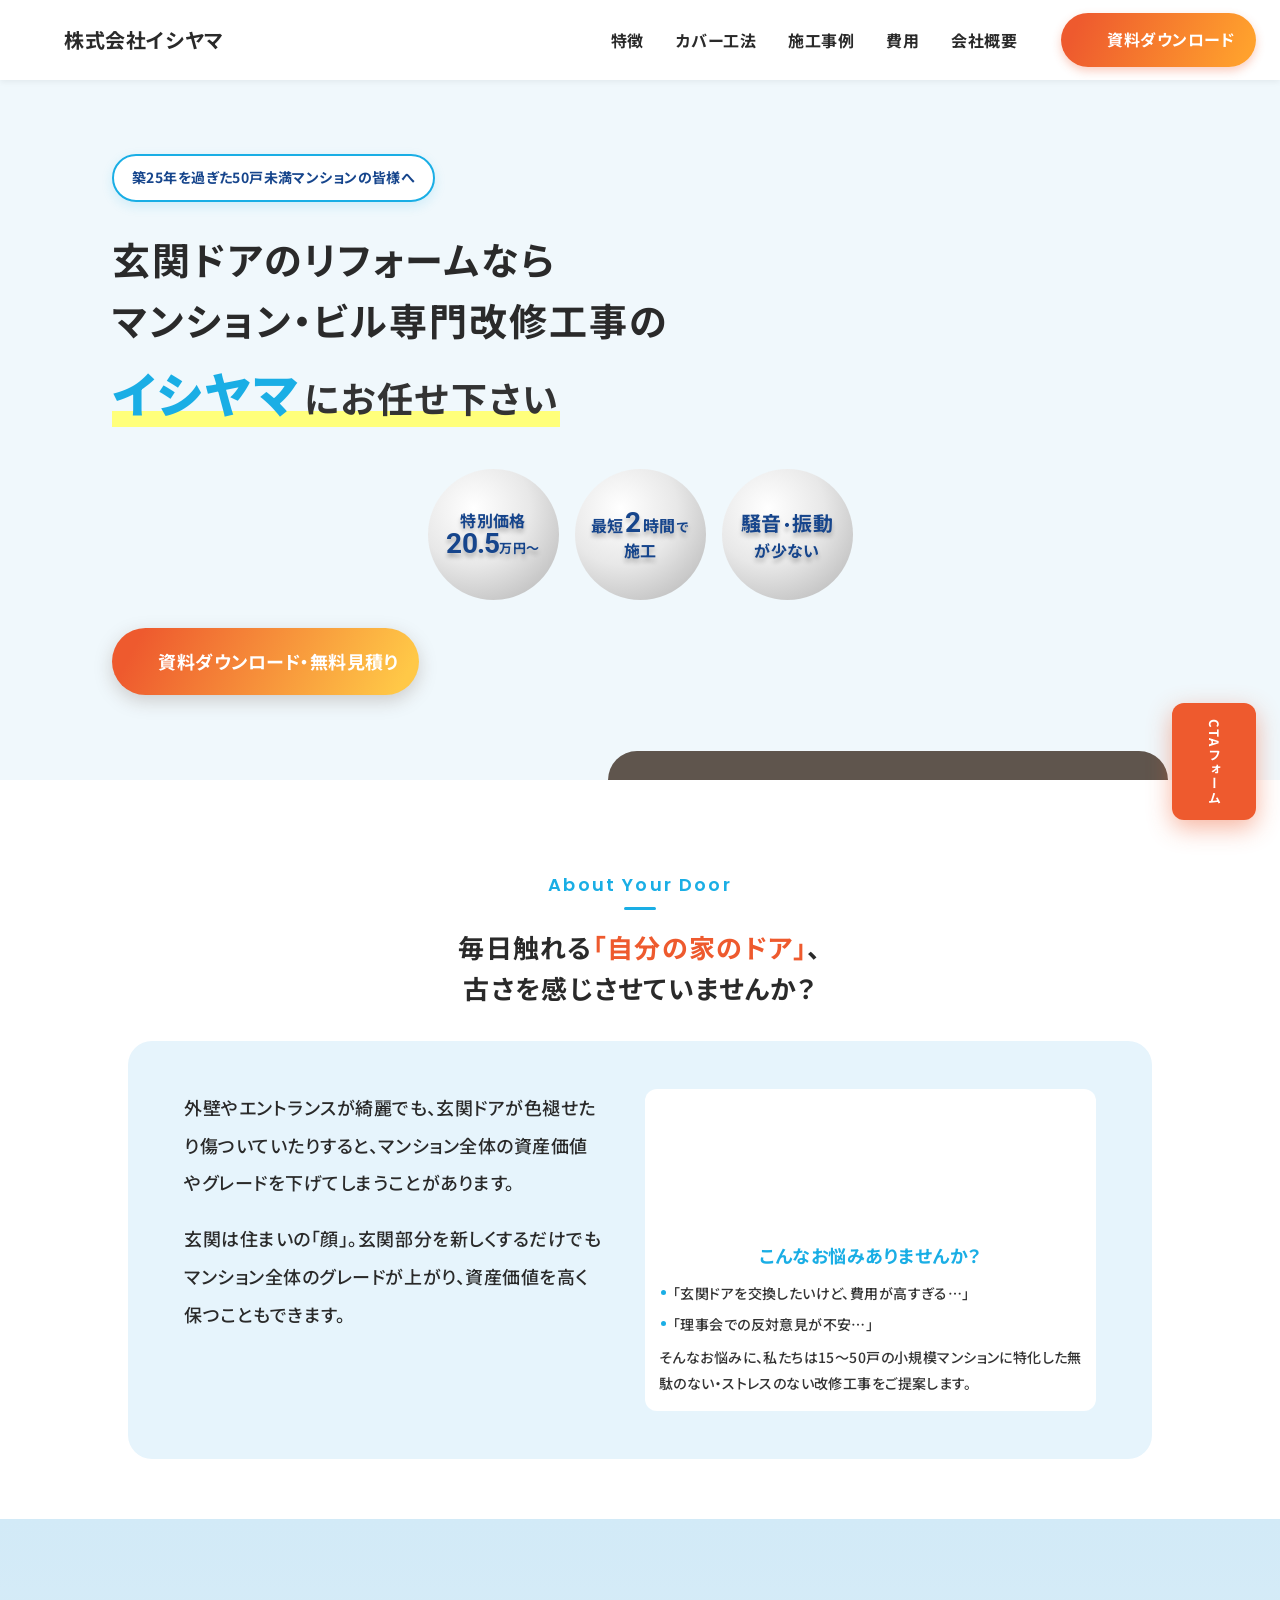
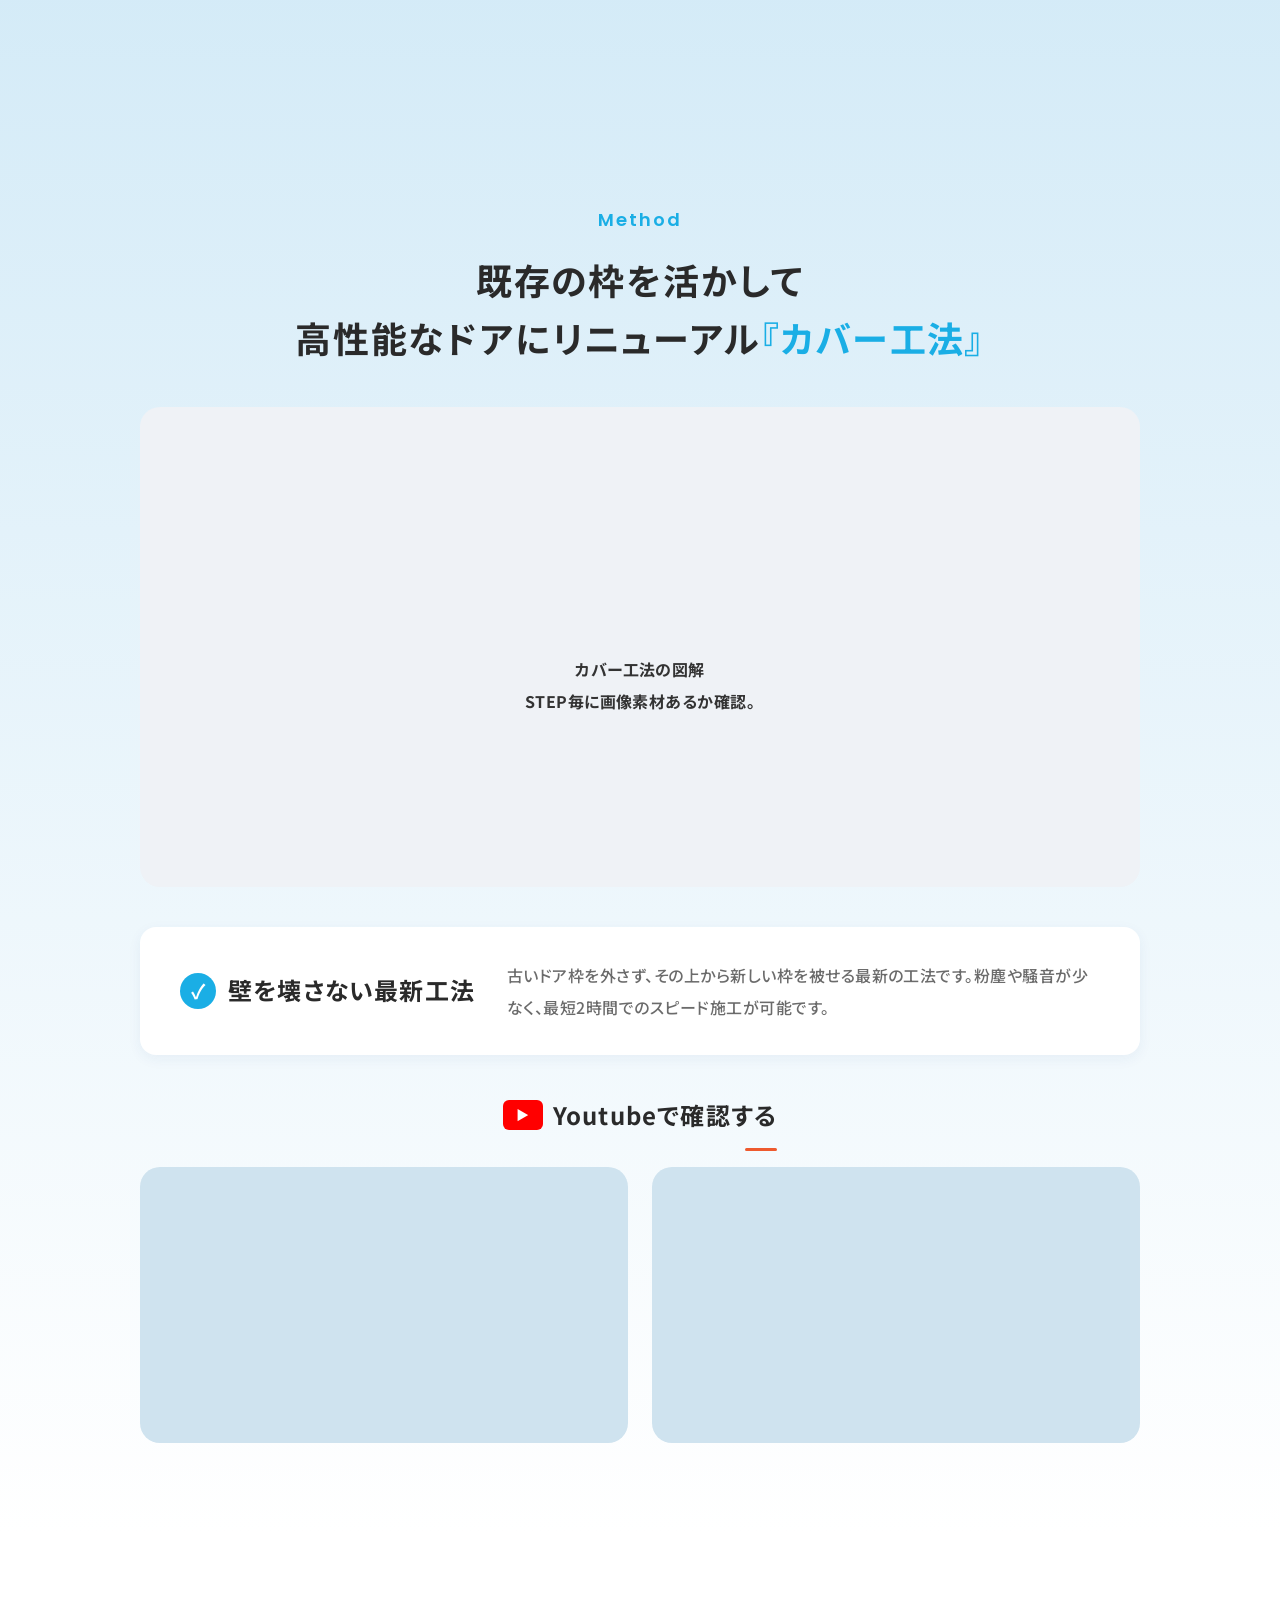
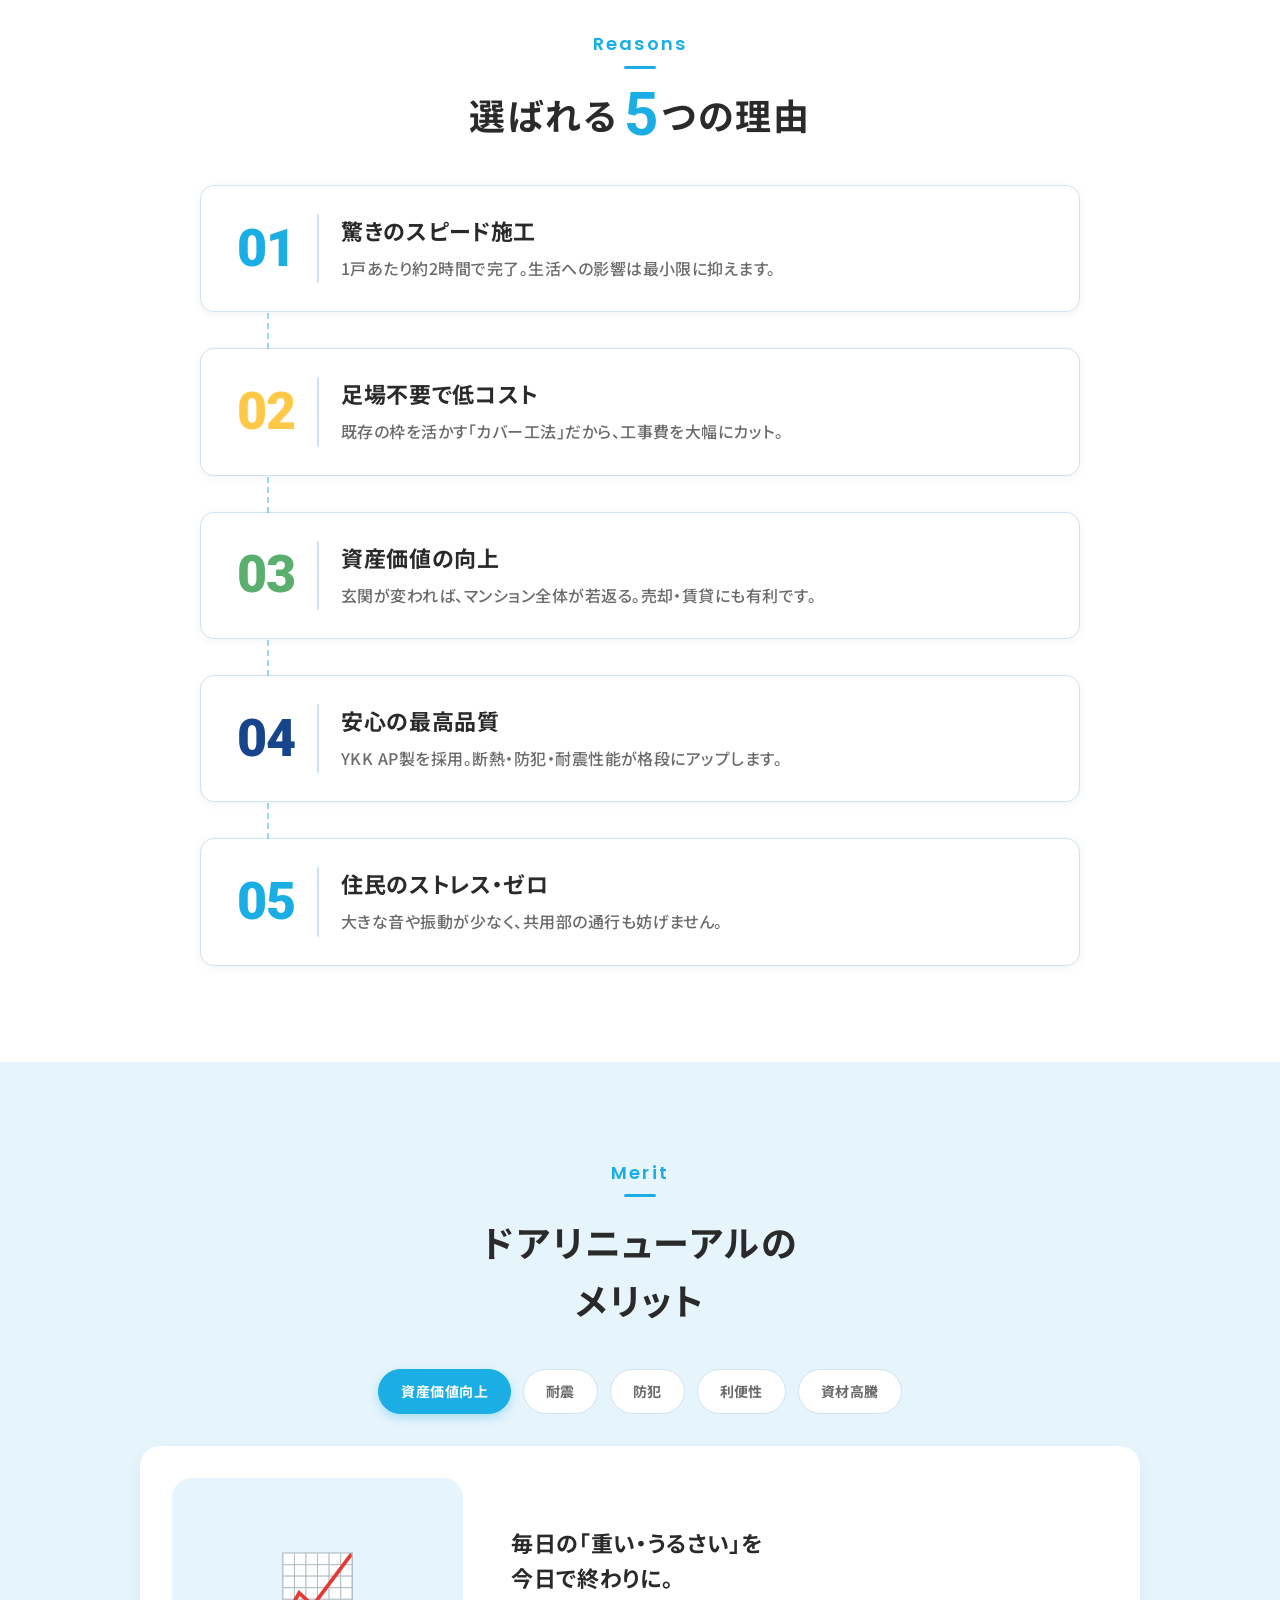
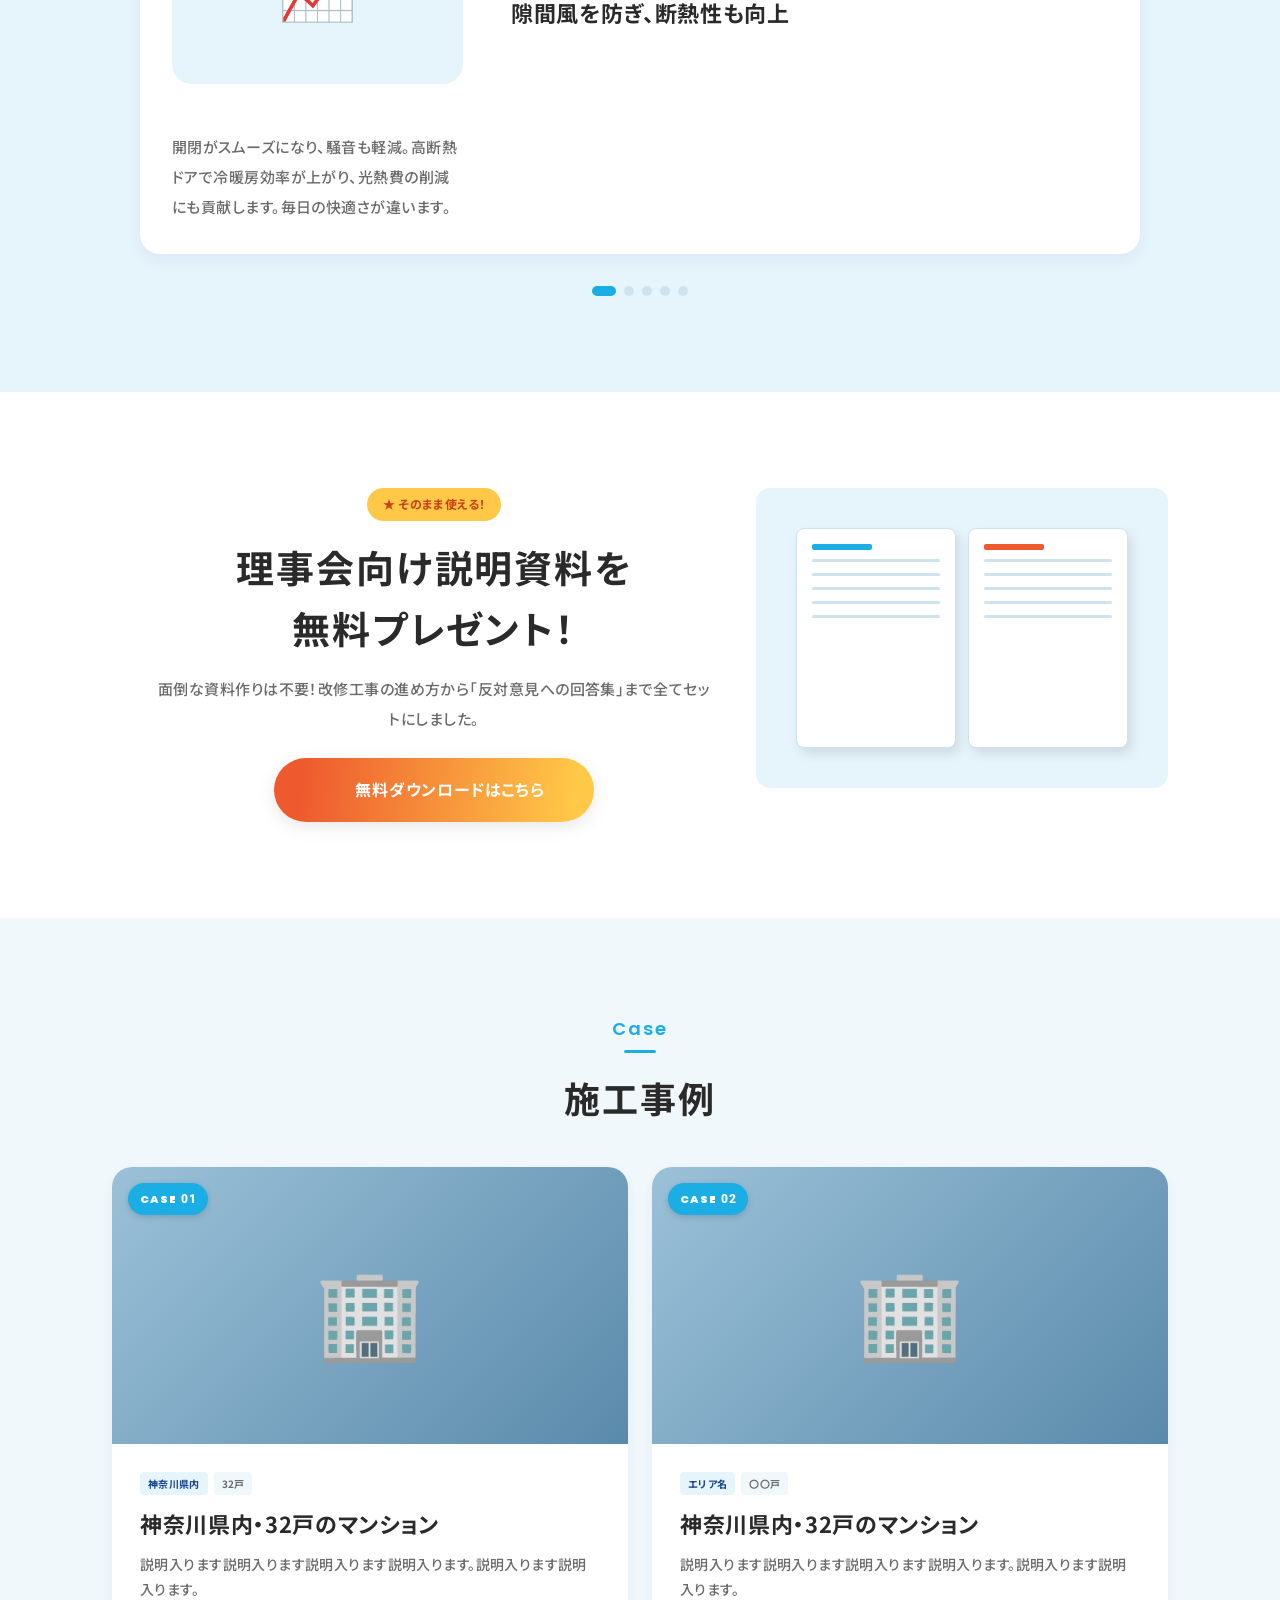
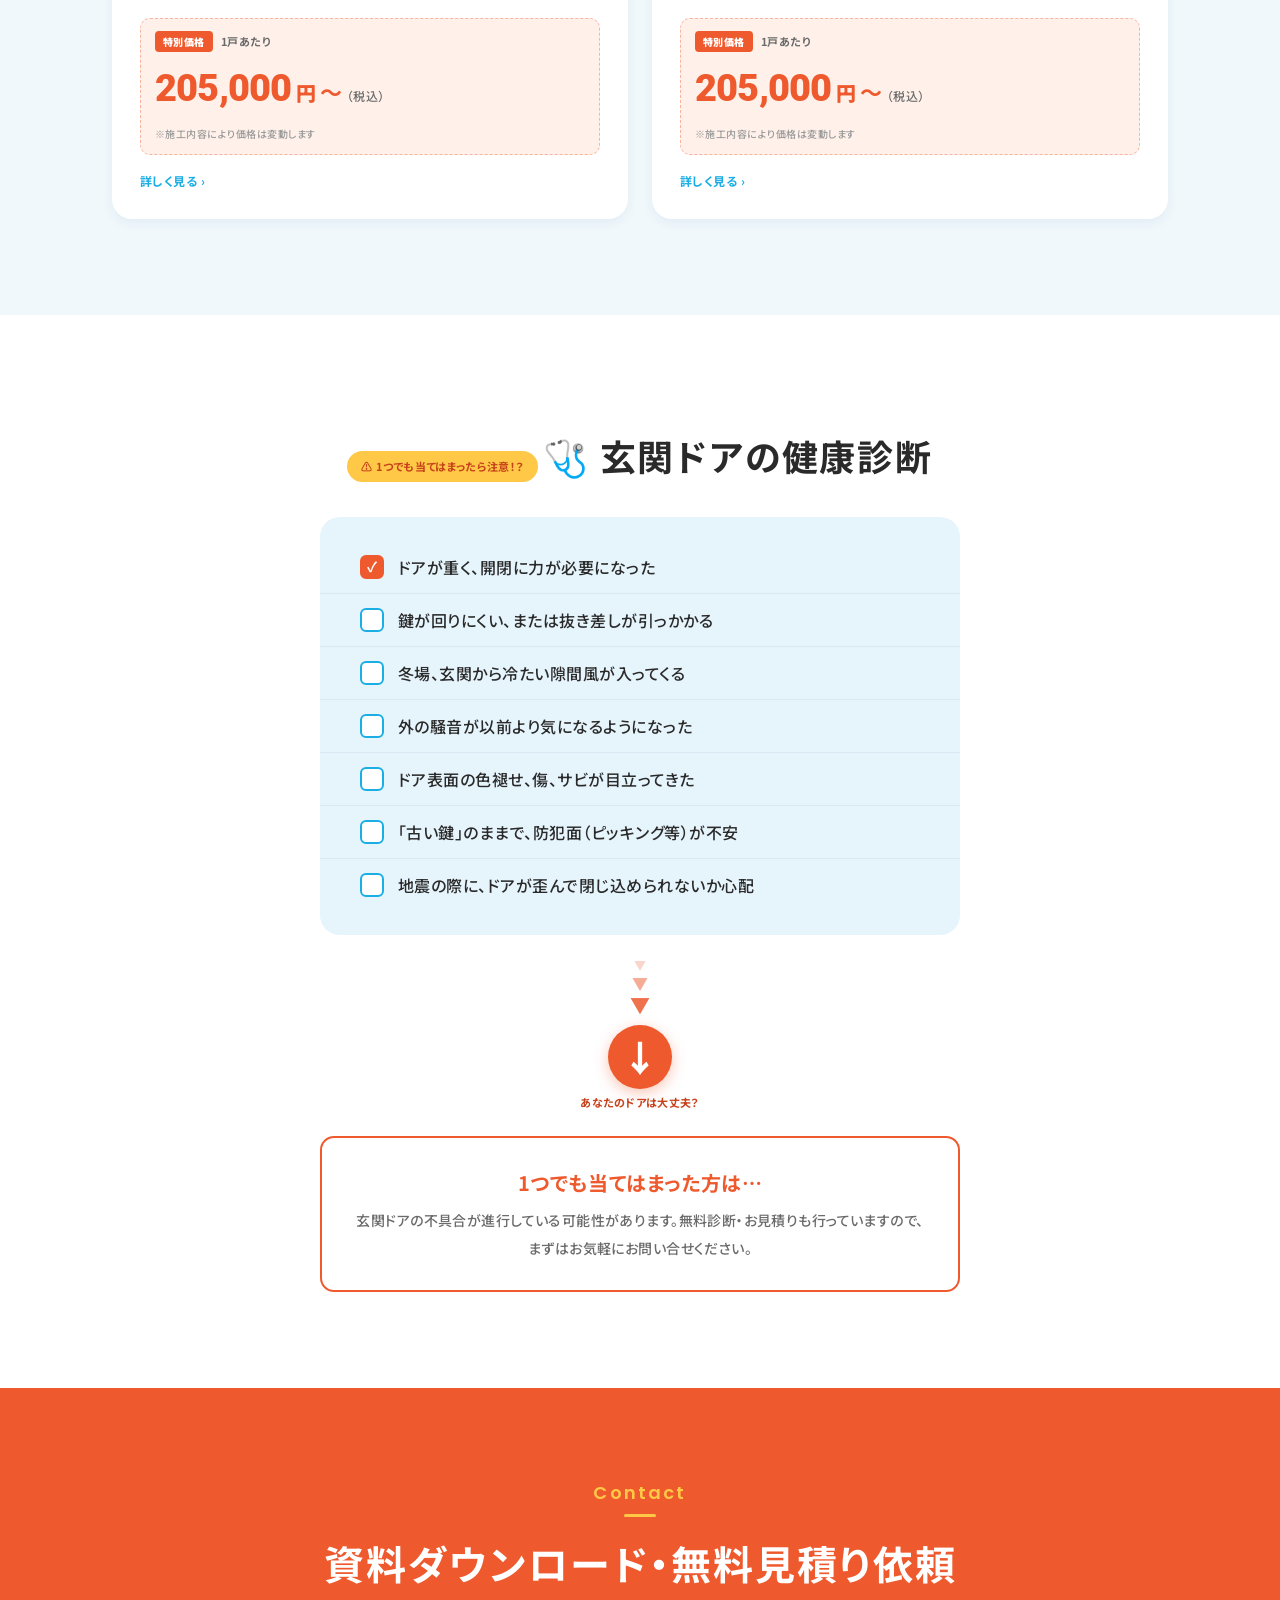
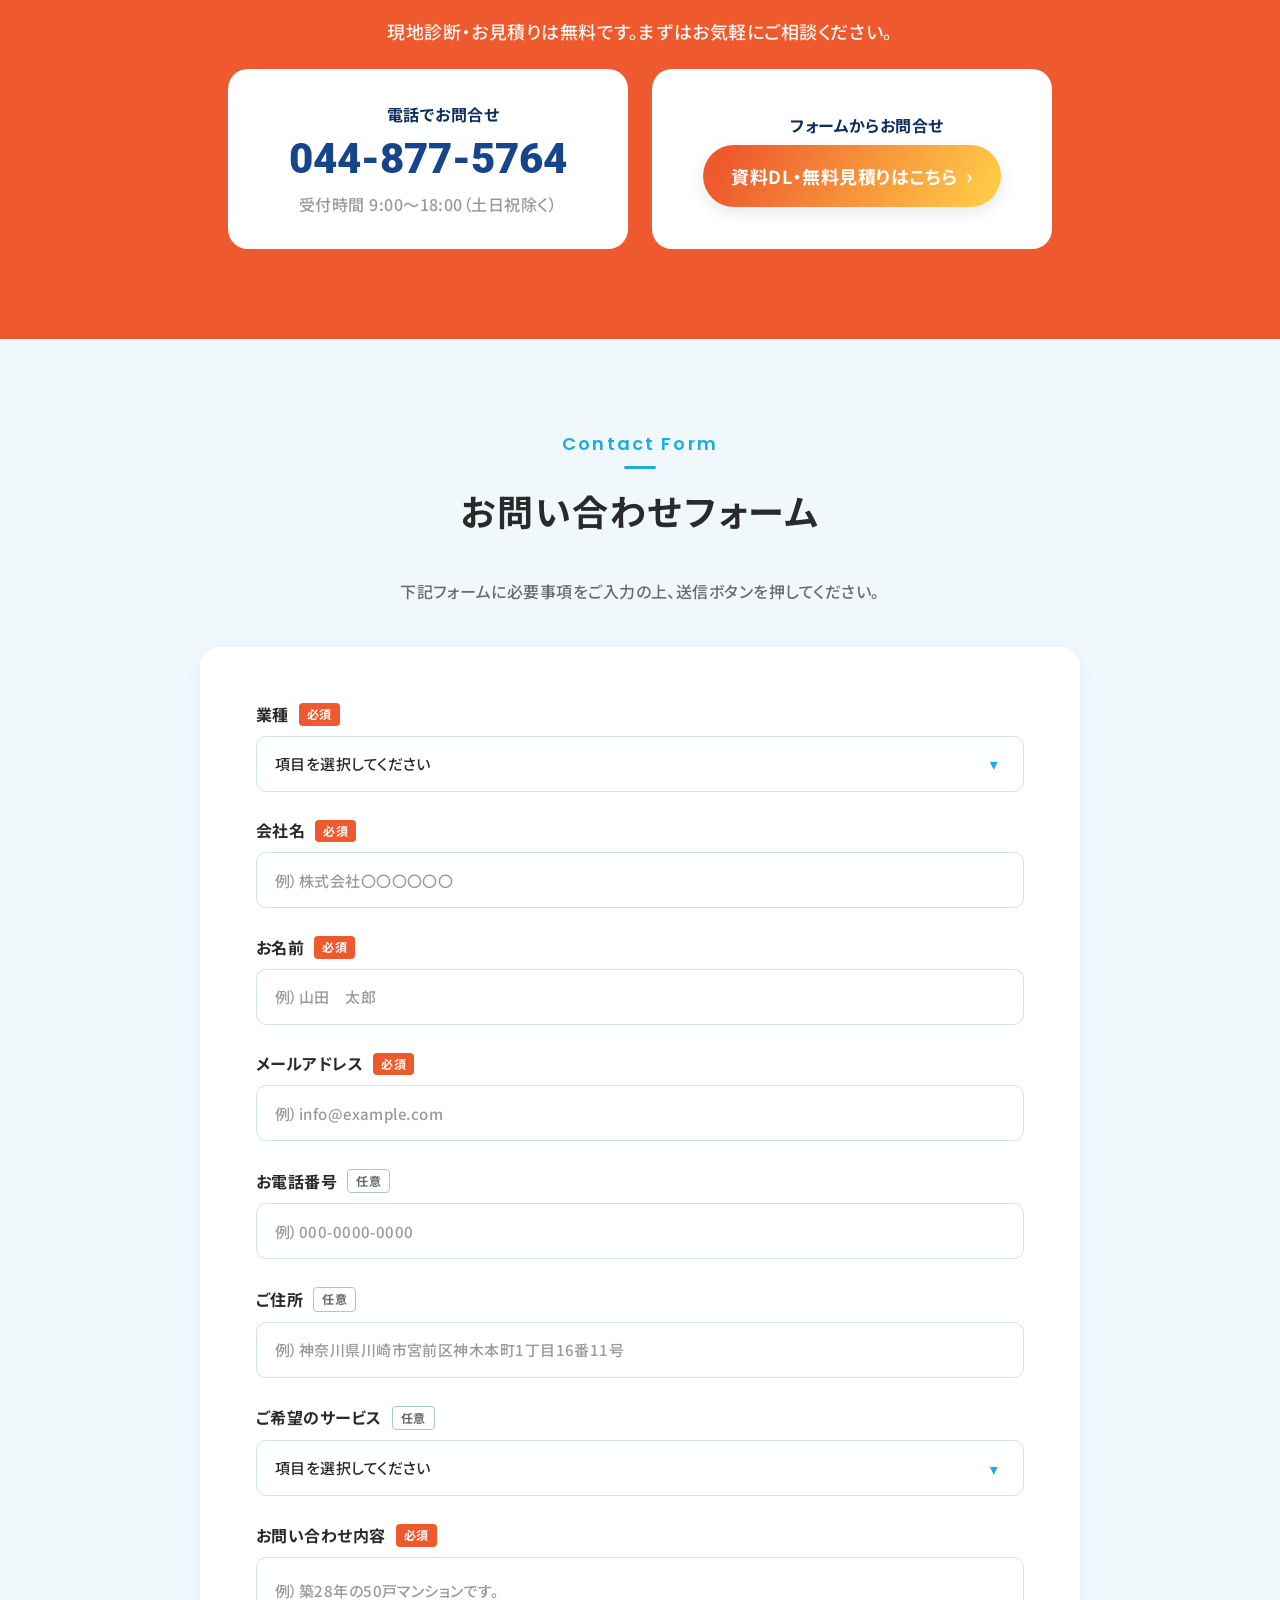
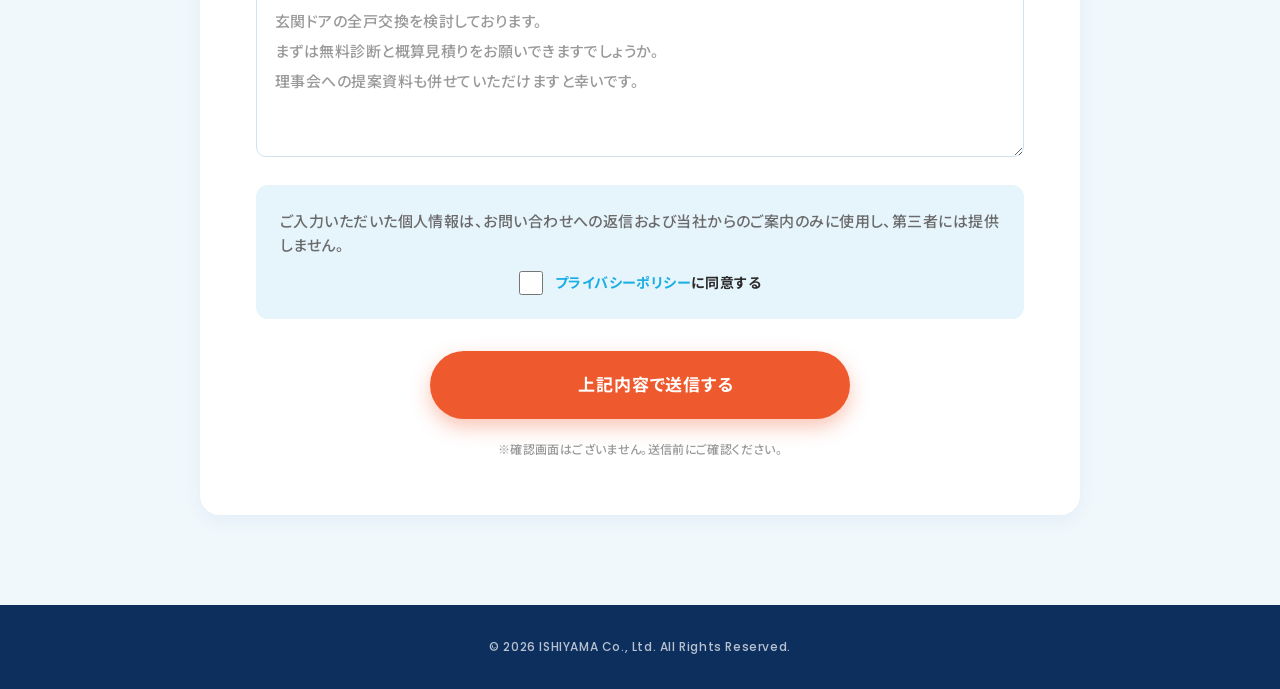
==== ishiyama-lp/index-inline.html @ 02ea4255 "fix(ishiyama-lp): 02_CoverMethod exact Figma values 02_CoverMethod (1406:3275): - section bg: linear" ====
<!DOCTYPE html>
<html lang="ja">
<head>
<meta charset="UTF-8">
<meta name="viewport" content="width=device-width, initial-scale=1.0">
<meta name="format-detection" content="telephone=no">
<title>玄関ドアのリフォームならイシヤマ｜マンション・ビル専門改修工事</title>
<meta name="description" content="築25年を過ぎた50戸未満マンション向けの玄関ドアリフォーム。カバー工法で1戸あたり20.5万円〜、最短2時間で施工。神奈川・川崎の株式会社イシヤマ。">
<link rel="preconnect" href="https://fonts.googleapis.com">
<link rel="preconnect" href="https://fonts.gstatic.com" crossorigin>
<link rel="stylesheet" href="https://fonts.googleapis.com/css2?family=Noto+Sans+JP:wght@400;500;700;900&family=Poppins:wght@600;700;900&family=Roboto:wght@900&display=swap">
<style>
@charset "UTF-8";

/* =========================================================
   ISHIYAMA LP – Mobile First
   Base: SP 375px / Breakpoint: 768px (tablet) / 1024px (PC)
   All component classes are prefixed with .lp- to avoid
   conflicts inside WordPress.
   ========================================================= */

/* -------- Design Tokens -------- */
:root {
  /* Brand colours */
  --lp-c-saxblue:    #1AAEE5;
  --lp-c-saxblue-d:  #0E8FBE;
  --lp-c-navy:       #16458C;
  --lp-c-navy-deep:  #0D2F5E;
  --lp-c-orange:     #EE5A2E;
  --lp-c-orange-d:   #C7421A;
  --lp-c-orange-bg:  #FFF1EA;
  --lp-c-accent:     #FFC847;
  --lp-c-green:      #5BAF6E;

  /* Neutrals */
  --lp-c-text:       #2A2A2A;
  --lp-c-text-sub:   #6B6B6B;
  --lp-c-text-muted: #9A9A9A;
  --lp-c-white:      #FFFFFF;
  --lp-c-bg:         #FFFFFF;
  --lp-c-bg-sub:     #F0F8FC;
  --lp-c-bg-blue:    #E6F4FC;
  --lp-c-border:     #CFE3EF;
  --lp-c-border-s:   #A8C5D9;

  /* Typography */
  --lp-ff-jp:    "Noto Sans JP", "Hiragino Kaku Gothic ProN", "Yu Gothic", system-ui, sans-serif;
  --lp-ff-en:    "Poppins", "Helvetica Neue", Arial, sans-serif;
  --lp-ff-num:   "Roboto", "Poppins", system-ui, sans-serif;

  /* Spacing */
  --lp-pad:      20px;
  --lp-radius:   14px;
  --lp-radius-l: 20px;

  /* Shadow */
  --lp-shadow:   0 6px 18px rgba(26, 69, 140, 0.08);
  --lp-shadow-orange: 0 6px 18px rgba(238, 90, 46, 0.35);
}

/* -------- Reset -------- */
*, *::before, *::after { box-sizing: border-box; }
html { -webkit-text-size-adjust: 100%; }
body, h1, h2, h3, h4, p, ul, ol, figure, blockquote { margin: 0; padding: 0; }
ul, ol { list-style: none; padding: 0; }
img, picture, svg { display: block; max-width: 100%; height: auto; }
a { color: inherit; text-decoration: none; }
button { font: inherit; cursor: pointer; background: none; border: 0; padding: 0; color: inherit; }
input, select, textarea { font: inherit; color: inherit; }

/* -------- Base -------- */
.lp-body {
  font-family: var(--lp-ff-jp);
  color: var(--lp-c-text);
  background: var(--lp-c-bg);
  line-height: 1.7;
  font-feature-settings: "palt";
  letter-spacing: 0.03em;
  -webkit-font-smoothing: antialiased;
}
.lp-main { display: block; }

/* -------- Common: Section -------- */
.lp-section {
  padding: 56px var(--lp-pad);
  position: relative;
}
.lp-section__head {
  text-align: center;
  margin-bottom: 24px;
  display: flex;
  flex-direction: column;
  align-items: center;
  gap: 16px;
}
.lp-section__title {
  font-size: 26px;
  font-weight: 700;
  letter-spacing: 0.05em;
  line-height: 1.6;
}

/* -------- Common: Eyebrow -------- */
.lp-eyebrow {
  font-family: var(--lp-ff-en);
  font-weight: 600;
  font-size: 11px;
  letter-spacing: 0.12em;
  color: var(--lp-c-saxblue);
  display: inline-flex;
  flex-direction: column;
  align-items: center;
  gap: 6px;
}
.lp-eyebrow::after {
  content: "";
  width: 32px; height: 3px;
  background: var(--lp-c-saxblue);
  border-radius: 2px;
}
.lp-eyebrow--accent { color: var(--lp-c-accent); }
.lp-eyebrow--accent::after { background: var(--lp-c-accent); }

/* -------- Common: Button --------
   ── btn-grad01 (Figma変数) と完全一致のgradient ──
   background: linear-gradient(95deg, #EE5A2E 9.37%, #FFC847 93.27%)
   box-shadow: 0 5px 16px 0 rgba(204,204,204,0.45)
   ────────────────────────────────────── */
:root {
  --btn-grad01: linear-gradient(95deg, #EE5A2E 9.37%, #FFC847 93.27%);
  --btn-grad02: linear-gradient(117.85deg, #EE5A2E 9.37%, #FFC847 93.27%);
  --btn-shadow: 0 5px 16px 0 rgba(204, 204, 204, 0.45);
  --btn-shadow-orange: 0 6px 18px 0 rgba(237, 89, 46, 0.35);
}

.lp-btn {
  display: inline-flex;
  align-items: center;
  justify-content: center;
  gap: 8px;
  padding: 16px 28px;
  border-radius: 999px;
  font-weight: 700;
  font-size: 14px;
  letter-spacing: 0.05em;
  width: 100%;
  max-width: 335px;
  color: var(--lp-c-white);
  text-decoration: none;
  transition: transform .15s ease, box-shadow .15s ease;
}
/* メインCTAボタン: btn-grad01 適用 */
.lp-btn--cta,
.lp-btn--grad {
  background: var(--btn-grad01);
  color: var(--lp-c-white);
  box-shadow: var(--btn-shadow);
}
.lp-btn--cta:hover,
.lp-btn--grad:hover { transform: translateY(-2px); }

/* secondary (アウトライン) */
.lp-btn--white {
  background: var(--lp-c-white);
  color: var(--lp-c-orange);
  border: 2px solid var(--lp-c-orange);
}
.lp-btn--lg { padding: 20px 28px; font-size: 16px; max-width: none; }
.lp-btn__icon {
  display: inline-block;
  width: 16px; height: 16px;
}
.lp-btn__chev { font-size: 20px; line-height: 1; letter-spacing: 0.03em; }

/* -------- Common: Icon placeholder (画像差替え用エリア) --------
   差し替え方法: background-image / <img>挿入
*/
.lp-icon {
  display: inline-block;
  vertical-align: middle;
  width: 24px;
  height: 24px;
  background: transparent;
  background-repeat: no-repeat;
  background-position: center;
  background-size: contain;
}
.lp-icon[data-icon="phone"] { /* TODO: phone icon svg */ }
.lp-icon[data-icon="mail"]  { /* TODO: mail icon svg */ }
.lp-icon[data-icon="download"] { /* TODO: download icon svg */ }

/* -------- Common: Marker -------- */
.lp-marker {
  background: linear-gradient(transparent 65%, rgba(255, 200, 71, 0.55) 65%);
  padding: 0 2px;
}

/* =========================================================
   HEADER — Figma実値 (1406:3103)
   PC: 80px height / padding 0 24px / shadow 0 2px 6px rgba(0,0,0,0.06)
   SP: 60px height (簡略版)
   ========================================================= */
.lp-header {
  position: sticky; top: 0; z-index: 50;
  background: #fff;
  box-shadow: 0 2px 6px 0 rgba(0, 0, 0, 0.06);
}
.lp-header__inner {
  height: 60px;
  display: flex;
  align-items: center;
  justify-content: space-between;
  padding: 0 16px;
  gap: 12px;
}
.lp-logo {
  display: flex; align-items: center; gap: 6px;
  flex-shrink: 0;
}
.lp-logo__mark {
  width: 34px; height: 34px;
  background: transparent; /* ロゴ画像差替え用 (Figma: logo 1 34x34) */
  flex-shrink: 0;
  background-size: contain;
  background-repeat: no-repeat;
  background-position: center;
}
/* SP: 「株式会社イシヤマ」のみ表示 */
.lp-logo__jp {
  font-family: var(--lp-ff-jp);
  font-weight: 700;
  font-size: 14px;
  color: #2a2a2a;
  letter-spacing: 0.03em;
  white-space: nowrap;
}

/* ── Header DL Button (Figma実値: linear-gradient 112.27deg) ── */
.lp-header__dlbtn {
  display: inline-flex; align-items: center; gap: 6px;
  background: linear-gradient(112.27deg, #EE5A2E 9.37%, #FFA12D 93.27%);
  color: #fff;
  padding: 10px 14px;
  border-radius: 999px;
  font-family: var(--lp-ff-jp);
  font-weight: 700;
  font-size: 12px;
  letter-spacing: 0.03em;
  box-shadow: 0 4px 10px 0 rgba(237, 89, 46, 0.3);
  white-space: nowrap;
  text-decoration: none;
}
.lp-header__dlbtn .lp-icon { width: 14px; height: 14px; }

/* =========================================================
   HERO (FV) — Figma実値 (1406:3122)
   PC: 1440x700 / padding 50px 112px 0 / gap 56
   ─────────────────────────────────────────────
   - 背景パターン (concrete texture) 画像差替えエリア
   - hero_left: tag pill / 3行見出し / 3 feature cards / CTA
   - hero_right: 560w / 写真エリア (bg #5f554d, rounded-top 300px)
   ────────────────────────────────────── */
.lp-hero {
  position: relative;
  overflow: hidden;
  background: #f0f8fc; /* base */
}
/* 背景パターン (concrete texture) - 画像差替え用 */
.lp-hero__bgpattern {
  position: absolute;
  inset: 0;
  background: transparent;
  background-size: cover;
  background-position: center;
  pointer-events: none;
  z-index: 0;
}

.lp-hero__inner {
  position: relative;
  z-index: 1;
  padding: 30px 20px;
  display: flex;
  flex-direction: column;
  gap: 24px;
}

/* ── Photo placeholder (right on PC, top on SP) ── */
.lp-hero__photo {
  background: #5f554d; /* Figma実値: 画像placeholder bg */
  border-radius: 24px 24px 0 0;
  aspect-ratio: 335 / 373;
  width: 100%;
  order: -1; /* SPでは上に */
}

/* ── Copy block ── */
.lp-hero__copy {
  display: flex;
  flex-direction: column;
  align-items: center;
  gap: 20px;
  text-align: center;
}
.lp-hero__tag {
  display: inline-block;
  background: #fff;
  border: 2px solid #1aaee5;
  border-radius: 999px;
  padding: 8px 16px;
  font-family: var(--lp-ff-jp);
  font-weight: 700;
  font-size: 12px;
  letter-spacing: 0.03em;
  color: #16458c;
  box-shadow: 0 4px 12px 0 rgba(26, 173, 229, 0.15);
}
.lp-hero__title {
  display: flex;
  flex-direction: column;
  gap: 4px;
  align-items: center;
  font-family: var(--lp-ff-jp);
  font-weight: 700;
  color: #2a2a2a;
}
.lp-hero__line {
  font-size: 22px;
  letter-spacing: 0.05em;
  line-height: 1.5;
}
.lp-hero__brandline {
  position: relative;
  display: inline-flex;
  align-items: baseline;
  gap: 4px;
  margin-top: 4px;
}
/* 黄色マーカー (Figma実値: #ffff7b / mix-blend-multiply / 16px height) */
.lp-hero__brandline::before {
  content: "";
  position: absolute;
  left: 4px; right: 4px;
  bottom: 4px;
  height: 10px;
  background: #ffff7b;
  mix-blend-mode: multiply;
  z-index: 0;
}
.lp-hero__brand {
  position: relative;
  z-index: 1;
  font-family: var(--lp-ff-jp);
  font-weight: 900;
  font-size: 28px;
  color: #1aaee5;
  letter-spacing: 0.05em;
}
.lp-hero__after {
  position: relative;
  z-index: 1;
  font-family: var(--lp-ff-jp);
  font-weight: 700;
  font-size: 22px;
  color: #333;
  letter-spacing: 0.05em;
}

/* ── 3 Feature cards (球体テクスチャ + navy text) ── */
.lp-hero__features {
  display: flex;
  gap: 8px;
  justify-content: center;
}
.lp-feature {
  position: relative;
  width: 100px;
  height: 100px;
  display: flex;
  align-items: center;
  justify-content: center;
  flex-shrink: 0;
}
/* 球体テクスチャ画像差替えエリア (Figma: グレー～白系の3D球体) */
.lp-feature__bg {
  position: absolute;
  inset: 0;
  background: radial-gradient(circle at 35% 30%, #fff 0%, #e8e8e8 45%, #b0b0b0 100%);
  border-radius: 50%;
  z-index: 0;
}
.lp-feature__txt {
  position: relative;
  z-index: 1;
  display: flex;
  flex-direction: column;
  align-items: center;
  gap: 2px;
  font-family: var(--lp-ff-jp);
  font-weight: 700;
  color: #16458c;
  text-align: center;
  text-shadow: 0 4px 4px rgba(0, 0, 0, 0.25);
}
.lp-feature__row {
  display: inline-flex;
  align-items: baseline;
  gap: 1px;
}
.lp-feature__lbl { font-size: 13px; line-height: 1; }
.lp-feature__sm  { font-size: 13px; line-height: 1.4; }
.lp-feature__xs  { font-size: 11px; line-height: 1.4; }
.lp-feature__md  { font-size: 16px; line-height: 1.4; }
.lp-feature__price {
  display: inline-flex;
  align-items: baseline;
}
.lp-feature__num {
  font-family: var(--lp-ff-num);
  font-weight: 700;
  font-size: 26px;
  line-height: 1;
  letter-spacing: -0.03em;
}
.lp-feature__num--m {
  font-size: 26px;
  letter-spacing: 0.04em;
}
.lp-feature__yen { font-size: 11px; line-height: 1; }

/* ── Hero CTA Button (Figma実値: gradient 117.47deg / drop-shadow 6px 9px #ccc) ── */
.lp-btn--hero {
  display: inline-flex;
  align-items: center;
  justify-content: center;
  gap: 8px;
  padding: 16px 20px;
  border-radius: 999px;
  background: linear-gradient(117.47deg, #EE5A2E 9.37%, #FFC847 93.27%);
  color: #fff;
  font-family: var(--lp-ff-jp);
  font-weight: 700;
  font-size: 14px;
  letter-spacing: 0.03em;
  filter: drop-shadow(0 6px 9px #ccc);
  text-decoration: none;
  max-width: 335px;
  width: 100%;
}
.lp-btn--hero .lp-icon { width: 16px; height: 16px; }

/* =========================================================
   01 EMPATHY (About Your Door) — Figma実値 (1406:3193)
   PC: bg #fff / padding 90px 112px 60px / gap 32
   em_card: bg #e6f4fc / 1024w / padding 48px 56px / radius 24 / gap 40
   ─────────────────────────────────────────────
   ★ 「自分の家のドア」 は INLINE で #ee5a2e オレンジ色
   ★ 黄色マーカー (225x9) は #ffff7b で 「自分の家のドア」 の下に
   ────────────────────────────────────── */
.lp-empathy {
  background: #fff;
  padding: 56px 20px;
  display: flex;
  flex-direction: column;
  align-items: center;
  gap: 24px;
}
.lp-empathy__head {
  display: flex;
  flex-direction: column;
  align-items: center;
  gap: 16px;
}
.lp-empathy__title {
  position: relative;
  text-align: center;
  font-family: var(--lp-ff-jp);
  font-weight: 700;
  font-size: 22px;
  line-height: 1.6;
  letter-spacing: 0.05em;
  color: #2a2a2a;
  margin: 0;
}
/* インラインでオレンジハイライト + 黄色マーカー下線 */
.lp-empathy__hl {
  position: relative;
  color: #ee5a2e;
  display: inline-block;
}
.lp-empathy__hl::after {
  content: "";
  position: absolute;
  left: 0; right: 0;
  bottom: 0;
  height: 8px;
  background: #ffff7b;
  mix-blend-mode: multiply;
  z-index: -1;
}

/* ── em_card ─────────────────────────────────── */
.lp-empathy__card {
  background: #e6f4fc;
  border-radius: 16px;
  padding: 24px 20px;
  display: flex;
  flex-direction: column;
  gap: 20px;
  width: 100%;
  max-width: 1024px;
}

/* ── 左側 本文 ─────────────────────────────── */
.lp-empathy__text {
  display: flex;
  flex-direction: column;
  gap: 18px;
  flex: 1;
  font-family: var(--lp-ff-jp);
  font-weight: 500;
  font-size: 14px;
  line-height: 2.1;
  letter-spacing: 0.03em;
  color: #2a2a2a;
}
.lp-empathy__text p { margin: 0; }

/* ── 右側 ハイライトカード ───────────────── */
.lp-empathy__hilite {
  background: #fff;
  border-radius: 12px;
  padding: 14px;
  display: flex;
  flex-direction: column;
  align-items: center;
  gap: 6px;
}
.lp-empathy__icon {
  display: block;
  width: 100px;
  height: 80px;
  background: transparent;
  background-size: contain;
  background-repeat: no-repeat;
  background-position: center;
  /* TODO: 電球イラスト画像差替え (Figma: c) */
}
.lp-empathy__heading {
  font-family: var(--lp-ff-jp);
  font-weight: 700;
  font-size: 16px;
  color: #1aaee5;
  margin: 0;
  text-align: center;
}
.lp-empathy__bullets {
  list-style: none;
  padding: 0;
  margin: 4px 0 0;
  width: 100%;
  display: flex;
  flex-direction: column;
  gap: 4px;
}
.lp-empathy__bullets li {
  position: relative;
  padding-left: 14px;
  font-family: var(--lp-ff-jp);
  font-weight: 500;
  font-size: 13px;
  line-height: 1.9;
  letter-spacing: 0.03em;
  color: #333;
}
.lp-empathy__bullets li::before {
  content: "";
  position: absolute;
  left: 2px;
  top: 0.7em;
  width: 5px;
  height: 5px;
  border-radius: 50%;
  background: #1aaee5;
}
.lp-empathy__sub {
  font-family: var(--lp-ff-jp);
  font-weight: 500;
  font-size: 13px;
  line-height: 1.9;
  letter-spacing: 0.03em;
  color: #333;
  margin: 0;
}

/* =========================================================
   02 COVER METHOD — Figma実値 (1406:3275)
   ─────────────────────────────────────────────
   - section bg: linear-gradient(180deg, #d2eaf7, #fff)
   - top wave divider: 1440x70 画像差替え
   - inner 1000w / gap 40px
   - eyebrow Method: ★ 下線なし (only text)
   - heading 36px Bold tracking 1.8 / 「『カバー工法』」 #1aaee5 INLINE
   - diagram: 480h / bg #eff2f6 / radius 20
   - card: white / shadow 0 4px 14px rgba(26,69,140,0.06) / horizontal
   - Youtube: 24px Bold heading + orange underline 32x3
   ────────────────────────────────────── */
.lp-method {
  background: linear-gradient(180deg, #d2eaf7 0%, #fff 100%);
  padding-bottom: 60px;
  position: relative;
  display: flex;
  flex-direction: column;
  align-items: center;
}
/* 上部 wave divider 画像差替えエリア */
.lp-method__wave {
  width: 100%;
  height: 42px;
  background: transparent;
  background-size: cover;
  background-position: center;
  background-repeat: no-repeat;
  /* TODO: Figmaから書き出した wave.svg を background-image で指定 */
}
.lp-method__inner {
  display: flex;
  flex-direction: column;
  align-items: center;
  gap: 32px;
  width: 100%;
  max-width: 1000px;
  padding: 0 20px;
  margin-top: 32px;
}
.lp-method__head {
  display: flex;
  flex-direction: column;
  align-items: center;
  gap: 16px;
}
/* Eyebrow with NO underline rect (variant) */
.lp-eyebrow--noline::after { display: none; }

.lp-method__title {
  font-family: var(--lp-ff-jp);
  font-weight: 700;
  font-size: 24px;
  letter-spacing: 0.05em;
  line-height: 1.6;
  color: #2a2a2a;
  text-align: center;
  margin: 0;
}
/* インライン 『カバー工法』 = #1aaee5 */
.lp-method__hl { color: #1aaee5; }

/* ── 図解 ────────────────────────────────────── */
.lp-method__diagram {
  background: #eff2f6;
  border-radius: 20px;
  width: 100%;
  height: 280px;
  display: flex;
  flex-direction: column;
  align-items: center;
  justify-content: center;
  gap: 16px;
  margin: 0;
}
.lp-method__diagram-icon {
  width: 61px;
  height: 61px;
  background: transparent;
  background-size: contain;
  background-repeat: no-repeat;
  background-position: center;
}
.lp-method__diagram-cap {
  display: flex;
  flex-direction: column;
  align-items: center;
  text-align: center;
  font-family: "DM Sans", var(--lp-ff-jp);
  font-weight: 700;
  font-size: 14px;
  letter-spacing: 0.03em;
  color: #333;
  line-height: 2;
}

/* ── 解説カード ─────────────────────────── */
.lp-method__card {
  background: #fff;
  border-radius: 16px;
  padding: 20px;
  box-shadow: 0 4px 14px 0 rgba(26, 69, 140, 0.06);
  width: 100%;
  display: flex;
  flex-direction: column;
  gap: 12px;
}
.lp-method__check-row {
  display: flex;
  align-items: center;
  gap: 12px;
}
.lp-method__check {
  width: 28px;
  height: 28px;
  flex-shrink: 0;
  background: #1aaee5;
  color: #fff;
  border-radius: 50%;
  display: flex;
  align-items: center;
  justify-content: center;
  font-family: var(--lp-ff-jp);
  font-weight: 700;
  font-size: 16px;
}
.lp-method__heading {
  font-family: var(--lp-ff-jp);
  font-weight: 700;
  font-size: 18px;
  letter-spacing: 0.05em;
  color: #2a2a2a;
  margin: 0;
}
.lp-method__body {
  font-family: var(--lp-ff-jp);
  font-weight: 500;
  font-size: 14px;
  line-height: 2;
  letter-spacing: 0.03em;
  color: #6b6b6b;
  margin: 0;
}

/* ── Youtube section ─────────────────────── */
.lp-method__youtube {
  display: flex;
  flex-direction: column;
  align-items: center;
  gap: 24px;
  width: 100%;
}
.lp-yt-heading {
  position: relative;
  display: inline-flex;
  align-items: center;
  gap: 10px;
  font-family: var(--lp-ff-jp);
  font-weight: 700;
  font-size: 20px;
  letter-spacing: 0.05em;
  color: #2a2a2a;
  margin: 0;
  padding-bottom: 8px;
}
/* オレンジ下線 32x3 */
.lp-yt-heading::after {
  content: "";
  position: absolute;
  left: 50%;
  bottom: 0;
  transform: translateX(-50%);
  width: 32px;
  height: 3px;
  background: #ee5a2e;
  border-radius: 2px;
}
.lp-yt-heading__icon {
  display: inline-flex;
  align-items: center;
  justify-content: center;
  width: 40px;
  height: 30px;
  background: red;
  color: #fff;
  font-size: 13px;
  font-weight: 700;
  border-radius: 6px;
}
.lp-yt-grid {
  display: grid;
  grid-template-columns: 1fr;
  gap: 16px;
  width: 100%;
}
.lp-yt-thumb {
  display: block;
  width: 100%;
  aspect-ratio: 488 / 276;
  background: #cfe3ef;
  border-radius: 20px;
  background-size: cover;
  background-position: center;
  /* TODO: Youtubeサムネ画像差替え */
}

/* =========================================================
   03 REASONS
   ========================================================= */
.lp-reasons { background: var(--lp-c-white); text-align: center; }
.lp-reasons__title {
  display: inline-flex;
  align-items: center;
  gap: 6px;
}
.lp-reasons__big {
  font-family: var(--lp-ff-num);
  font-size: 44px;
  line-height: 1;
  color: var(--lp-c-saxblue);
  letter-spacing: -0.02em;
}
.lp-reasons__list {
  margin-top: 24px;
  display: flex;
  flex-direction: column;
  gap: 0;
  text-align: left;
}
.lp-reason {
  background: var(--lp-c-white);
  border: 1.5px solid var(--lp-c-border);
  border-radius: var(--lp-radius);
  padding: 18px 16px 18px 18px;
  display: flex;
  align-items: center;
  gap: 14px;
  box-shadow: 0 2px 8px rgba(16, 47, 94, 0.05);
}
.lp-reason__num {
  font-family: var(--lp-ff-num);
  font-size: 38px;
  line-height: 1;
  letter-spacing: -0.02em;
  font-weight: 900;
  flex-shrink: 0;
}
.lp-reason[data-color="blue"]   .lp-reason__num { color: var(--lp-c-saxblue); }
.lp-reason[data-color="yellow"] .lp-reason__num { color: var(--lp-c-accent); }
.lp-reason[data-color="green"]  .lp-reason__num { color: var(--lp-c-green); }
.lp-reason[data-color="navy"]   .lp-reason__num { color: var(--lp-c-navy); }

.lp-reason__sep {
  width: 2px;
  align-self: stretch;
  background: var(--lp-c-border);
  border-radius: 1px;
  flex-shrink: 0;
}
.lp-reason__body { flex: 1; }
.lp-reason__body h3 {
  font-size: 15px;
  font-weight: 700;
  line-height: 1.5;
  margin-bottom: 4px;
  letter-spacing: 0.03em;
}
.lp-reason__body p {
  font-size: 11px;
  font-weight: 500;
  color: var(--lp-c-text-sub);
  line-height: 1.8;
  letter-spacing: 0.03em;
}
/* Vertical dashed connector between cards */
.lp-reason + .lp-reason {
  margin-top: 22px;
  position: relative;
}
.lp-reason + .lp-reason::before {
  content: "";
  position: absolute;
  left: 41px;
  top: -22px; height: 22px;
  width: 0; border-left: 2px dashed rgba(26, 174, 229, 0.45);
}

/* =========================================================
   04 MERITS
   ========================================================= */
.lp-merits { background: var(--lp-c-bg-blue); text-align: center; }
.lp-tabs {
  display: flex;
  flex-wrap: wrap;
  gap: 5px;
  justify-content: center;
  margin-top: 16px;
}
.lp-tab {
  font-size: 12px;
  font-weight: 700;
  padding: 8px 14px;
  border-radius: 999px;
  background: var(--lp-c-white);
  border: 1.5px solid var(--lp-c-border);
  color: var(--lp-c-text-sub);
  letter-spacing: 0.03em;
}
.lp-tab.is-active {
  background: var(--lp-c-saxblue);
  border-color: var(--lp-c-saxblue);
  color: var(--lp-c-white);
  box-shadow: 0 4px 10px rgba(26, 174, 229, 0.3);
}
.lp-merits__panel {
  margin-top: 24px;
  background: var(--lp-c-white);
  border-radius: var(--lp-radius-l);
  padding: 24px 20px;
  box-shadow: 0 6px 16px rgba(16, 47, 94, 0.06);
  text-align: center;
}
.lp-merits__visual {
  width: 80px; height: 80px;
  margin: 0 auto 14px;
  border-radius: 50%;
  background: var(--lp-c-bg-blue);
  display: flex; align-items: center; justify-content: center;
  font-size: 36px;
}
.lp-merits__title {
  font-size: 16px;
  font-weight: 700;
  line-height: 1.6;
  margin-bottom: 8px;
  letter-spacing: 0.03em;
}
.lp-merits__body {
  font-size: 12px;
  font-weight: 500;
  line-height: 2;
  color: var(--lp-c-text-sub);
  letter-spacing: 0.03em;
}
.lp-pagination {
  display: flex;
  justify-content: center;
  gap: 8px;
  margin-top: 16px;
}
.lp-pagination span {
  width: 8px; height: 8px;
  border-radius: 50%;
  background: var(--lp-c-border);
  display: inline-block;
}
.lp-pagination .is-active {
  background: var(--lp-c-saxblue);
  width: 20px;
  border-radius: 999px;
}

/* =========================================================
   05 RIJIKAI
   ========================================================= */
.lp-rijikai {
  background: var(--lp-c-white);
  text-align: center;
}
.lp-rijikai__ribbon {
  display: inline-block;
  background: var(--lp-c-accent);
  color: var(--lp-c-orange-d);
  font-size: 12px;
  font-weight: 700;
  padding: 6px 16px;
  border-radius: 999px;
  letter-spacing: 0.03em;
}
.lp-rijikai__title {
  margin-top: 16px;
}
.lp-rijikai__visual {
  margin: 20px auto 0;
  background: var(--lp-c-bg-blue);
  border-radius: var(--lp-radius);
  padding: 24px 20px;
  display: flex;
  justify-content: center;
  gap: 12px;
}
.lp-rijikai__doc {
  width: 110px; height: 150px;
  background: var(--lp-c-white);
  border: 1px solid var(--lp-c-border);
  border-radius: 8px;
  box-shadow: 4px 6px 12px rgba(0,0,0,0.1);
  position: relative;
}
.lp-rijikai__doc::before,
.lp-rijikai__doc::after {
  content: "";
  position: absolute;
  left: 15px; right: 15px;
  height: 3px;
  background: var(--lp-c-border);
  border-radius: 2px;
}
.lp-rijikai__doc::before { top: 15px; height: 6px; background: var(--lp-c-saxblue); width: 60px; }
.lp-rijikai__doc:nth-child(2)::before { background: var(--lp-c-orange); }
.lp-rijikai__doc::after { top: 30px; box-shadow: 0 14px 0 var(--lp-c-border), 0 28px 0 var(--lp-c-border), 0 42px 0 var(--lp-c-border), 0 56px 0 var(--lp-c-border); }
.lp-rijikai__lead {
  margin-top: 16px;
  font-size: 13px;
  font-weight: 500;
  line-height: 2;
  color: var(--lp-c-text-sub);
  letter-spacing: 0.03em;
}
.lp-rijikai .lp-btn { margin-top: 20px; }

/* =========================================================
   06 CASES
   ========================================================= */
.lp-cases { background: var(--lp-c-bg-sub); }
.lp-cases__list {
  margin-top: 24px;
  display: flex;
  flex-direction: column;
  gap: 16px;
}
.lp-case {
  background: var(--lp-c-white);
  border-radius: var(--lp-radius-l);
  overflow: hidden;
  box-shadow: 0 4px 12px rgba(16, 47, 94, 0.06);
}
.lp-case__image {
  position: relative;
  aspect-ratio: 335 / 180;
  background: linear-gradient(135deg, #9BC1D8 0%, #5A8AAB 100%);
  display: flex; align-items: center; justify-content: center;
}
.lp-case__image img {
  width: 100%; height: 100%; object-fit: cover;
}
/* Hide broken images placeholder */
.lp-case__image img[src*="case-"] { opacity: 0; }
.lp-case__image::after {
  content: "🏢";
  position: absolute;
  font-size: 48px;
  z-index: 0;
}
.lp-case__badge {
  position: absolute;
  top: 16px; left: 16px;
  background: var(--lp-c-saxblue);
  color: var(--lp-c-white);
  padding: 6px 12px;
  border-radius: 999px;
  display: inline-flex;
  align-items: center;
  gap: 4px;
  z-index: 1;
  box-shadow: 0 2px 6px rgba(0,0,0,0.15);
}
.lp-case__badge em {
  font-family: var(--lp-ff-en);
  font-size: 11px;
  font-weight: 900;
  font-style: normal;
  letter-spacing: 0.1em;
}
.lp-case__badge span {
  font-family: var(--lp-ff-num);
  font-size: 12px;
  font-weight: 900;
}
.lp-case__body {
  padding: 18px;
  display: flex;
  flex-direction: column;
  gap: 8px;
}
.lp-case__meta {
  display: flex;
  gap: 6px;
}
.lp-tag {
  background: var(--lp-c-bg-sub);
  color: var(--lp-c-text-sub);
  font-size: 10px;
  font-weight: 700;
  padding: 3px 8px;
  border-radius: 4px;
  letter-spacing: 0.03em;
}
.lp-tag--loc {
  background: var(--lp-c-bg-blue);
  color: var(--lp-c-navy);
}
.lp-case__title {
  font-size: 16px;
  font-weight: 700;
  line-height: 1.5;
  letter-spacing: 0.03em;
}
.lp-case__desc {
  font-size: 12px;
  font-weight: 500;
  color: var(--lp-c-text-sub);
  line-height: 1.8;
  letter-spacing: 0.03em;
}
.lp-priceblock {
  background: var(--lp-c-orange-bg);
  border: 1.5px dashed rgba(238, 90, 46, 0.4);
  border-radius: 10px;
  padding: 12px 14px;
  margin-top: 4px;
}
.lp-priceblock__top {
  display: flex; align-items: center; gap: 8px;
  margin-bottom: 4px;
}
.lp-priceblock__badge {
  background: var(--lp-c-orange);
  color: var(--lp-c-white);
  font-size: 10px;
  font-weight: 900;
  padding: 2px 8px;
  border-radius: 4px;
  letter-spacing: 0.04em;
}
.lp-priceblock__label {
  font-size: 11px;
  font-weight: 700;
  color: var(--lp-c-text-sub);
}
.lp-priceblock__row {
  display: flex; align-items: baseline;
  gap: 4px;
}
.lp-priceblock__num {
  font-family: var(--lp-ff-num);
  font-size: 28px;
  font-weight: 900;
  color: var(--lp-c-orange);
  letter-spacing: -0.02em;
}
.lp-priceblock__yen {
  font-size: 16px;
  font-weight: 900;
  color: var(--lp-c-orange);
}
.lp-priceblock__tilde {
  font-size: 18px;
  font-weight: 700;
  color: var(--lp-c-orange);
}
.lp-priceblock__tax {
  font-size: 10px;
  font-weight: 500;
  color: var(--lp-c-text-sub);
}
.lp-priceblock__note {
  margin-top: 4px;
  font-size: 10px;
  font-weight: 500;
  color: var(--lp-c-text-muted);
}
.lp-case__link {
  font-size: 12px;
  font-weight: 700;
  color: var(--lp-c-saxblue);
  margin-top: 4px;
}

/* =========================================================
   07 HEALTH CHECK
   ========================================================= */
.lp-health { background: var(--lp-c-white); text-align: center; }
.lp-health__ribbon {
  display: inline-flex;
  align-items: center;
  gap: 4px;
  background: var(--lp-c-accent);
  color: var(--lp-c-orange-d);
  font-size: 11px;
  font-weight: 700;
  padding: 6px 14px;
  border-radius: 999px;
  letter-spacing: 0.03em;
}
.lp-health__title {
  display: inline-flex;
  align-items: center;
  gap: 6px;
  margin-top: 16px;
}

.lp-checklist {
  margin-top: 24px;
  background: var(--lp-c-bg-blue);
  border-radius: var(--lp-radius-l);
  padding: 8px 0;
  text-align: left;
}
.lp-checklist__item {
  display: flex;
  align-items: center;
  gap: 14px;
  padding: 16px;
  font-size: 15px;
  font-weight: 500;
  line-height: 1.5;
  color: var(--lp-c-text);
  letter-spacing: 0.03em;
  border-bottom: 1px solid rgba(207, 227, 239, 0.6);
}
.lp-checklist__item:last-child { border-bottom: 0; }
.lp-checklist__box {
  width: 22px; height: 22px;
  flex-shrink: 0;
  background: var(--lp-c-white);
  border: 2px solid var(--lp-c-saxblue);
  border-radius: 6px;
  display: inline-flex;
  align-items: center; justify-content: center;
}
.lp-checklist__box.is-checked {
  background: var(--lp-c-orange);
  border-color: var(--lp-c-orange);
  color: var(--lp-c-white);
  font-weight: 700;
  font-size: 14px;
}

.lp-flow-guide {
  margin: 24px auto 0;
  display: flex;
  flex-direction: column;
  align-items: center;
  gap: 4px;
}
.lp-flow-guide__chev {
  color: var(--lp-c-orange);
  font-weight: 900;
  line-height: 1;
}
.lp-flow-guide__chev--sm { font-size: 12px; opacity: 0.25; }
.lp-flow-guide__chev--md { font-size: 16px; opacity: 0.5; }
.lp-flow-guide__chev--lg { font-size: 20px; opacity: 0.85; }
.lp-flow-guide__arrow {
  margin-top: 6px;
  width: 56px; height: 56px;
  background: var(--lp-c-orange);
  color: var(--lp-c-white);
  border-radius: 50%;
  display: flex; align-items: center; justify-content: center;
  font-size: 32px;
  font-weight: 900;
  box-shadow: 0 4px 14px rgba(238, 90, 46, 0.35);
}
.lp-flow-guide__label {
  font-size: 11px;
  font-weight: 700;
  color: var(--lp-c-orange-d);
  letter-spacing: 0.03em;
}

.lp-health__result {
  margin-top: 20px;
  background: var(--lp-c-white);
  border: 2px solid var(--lp-c-orange);
  border-radius: var(--lp-radius);
  padding: 18px;
  text-align: left;
}
.lp-health__result h3 {
  font-size: 13px;
  font-weight: 700;
  color: var(--lp-c-orange);
  letter-spacing: 0.03em;
  margin-bottom: 6px;
  text-align: center;
}
.lp-health__result p {
  font-size: 12px;
  line-height: 2;
  font-weight: 500;
  color: var(--lp-c-text-sub);
  letter-spacing: 0.03em;
}

/* =========================================================
   08 FINAL CTA — Figma実値ベース (1406:3507)
   ========================================================= */
.lp-finalcta {
  background: var(--lp-c-orange);
  color: var(--lp-c-white);
  text-align: center;
  position: relative;
  overflow: hidden;
  padding: 56px 20px;
}
/* TODO: 背景パターン画像差替え用エリア */
.lp-finalcta::before {
  content: "";
  position: absolute;
  inset: 0;
  background-image: none; /* images/cta-pattern.png 等で差替え */
  opacity: 0.18;
  pointer-events: none;
}
.lp-finalcta__inner {
  position: relative;
  display: flex;
  flex-direction: column;
  align-items: center;
  gap: 22px;
  max-width: 1000px;
  margin: 0 auto;
}
.lp-finalcta__head { gap: 8px; }
.lp-finalcta__title {
  font-family: var(--lp-ff-jp);
  font-weight: 700;
  font-size: 26px;
  line-height: 1.5;
  letter-spacing: 0.05em;
  color: var(--lp-c-white);
  text-align: center;
}
.lp-finalcta__lead {
  font-family: var(--lp-ff-jp);
  font-weight: 500;
  font-size: 14px;
  line-height: 1.8;
  color: var(--lp-c-white);
  opacity: 0.95;
  text-align: center;
  letter-spacing: 0.03em;
}
.lp-finalcta__cards {
  display: grid;
  grid-template-columns: 1fr;
  gap: 16px;
  width: 100%;
}
.lp-finalcta__card {
  background: var(--lp-c-white);
  border-radius: 20px;
  padding: 24px 20px;
  display: flex;
  flex-direction: column;
  align-items: center;
  justify-content: center;
  gap: 6px;
  min-height: 140px;
}
.lp-finalcta__cardlbl {
  display: inline-flex;
  align-items: center;
  gap: 6px;
  font-family: var(--lp-ff-jp);
  font-weight: 700;
  font-size: 14px;
  letter-spacing: 0.03em;
  color: var(--lp-c-navy-deep);
}
.lp-finalcta__tel {
  font-family: var(--lp-ff-num);
  font-weight: 900;
  font-size: 32px;
  line-height: 1.2;
  color: var(--lp-c-navy);
  letter-spacing: 0;
}
.lp-finalcta__hours {
  font-family: var(--lp-ff-jp);
  font-weight: 500;
  font-size: 12px;
  color: var(--lp-c-text-muted);
  letter-spacing: 0.03em;
}
/* キャラクター画像 placeholder（PC のみ表示・差替え用エリア） */
.lp-finalcta__chara {
  display: none;
  width: 105px;
  height: 143px;
  background: transparent; /* images/chara1.png に差替え */
  background-size: contain;
  background-repeat: no-repeat;
}

/* =========================================================
   10 CONTACT FORM — Figma実値 (1406:3649)
   ─────────────────────────────────────────────
   section bg: #f0f8fc / padding 56px 20px (SP) → 90px 112px (PC)
   form_card : bg #fff / radius 20 / padding 24(SP)→56(PC) /
                shadow 0 6px 18px rgba(26,69,140,0.06) / gap 28px
   ────────────────────────────────────────── */
.lp-form {
  background: #f0f8fc;
  display: flex;
  flex-direction: column;
  align-items: center;
  gap: 24px;
  padding: 56px 20px;
}
.lp-form__head {
  display: flex;
  flex-direction: column;
  align-items: center;
  gap: 16px;
}
.lp-form__title {
  font-family: var(--lp-ff-jp);
  font-weight: 700;
  font-size: 26px;
  line-height: 1.4;
  letter-spacing: 0.05em;
  color: #2a2a2a;
  text-align: center;
  margin: 0;
}
.lp-form__lead {
  font-family: var(--lp-ff-jp);
  font-weight: 500;
  font-size: 14px;
  line-height: 2;
  letter-spacing: 0.03em;
  color: #6b6b6b;
  text-align: center;
}

/* ── form_card (the white wrapper) ────────────── */
.lp-form__card {
  background: #fff;
  border-radius: 20px;
  padding: 24px 16px;
  box-shadow: 0 6px 18px 0 rgba(26, 69, 140, 0.06);
  width: 100%;
  max-width: 880px;
  display: flex;
  flex-direction: column;
  gap: 24px;
}

/* ── Field block ─────────────────────────────── */
.lp-field {
  display: flex;
  flex-direction: column;
  gap: 10px;
}
.lp-field__head {
  display: flex;
  align-items: center;
  gap: 10px;
}
.lp-field__label {
  font-family: var(--lp-ff-jp);
  font-weight: 700;
  font-size: 16px;
  letter-spacing: 0.03em;
  color: #2a2a2a;
  line-height: 1.2;
}

/* ── Required / Optional badges ──────────────── */
.lp-badge {
  display: inline-flex;
  align-items: center;
  padding: 4px 8px;
  border-radius: 4px;
  font-family: var(--lp-ff-jp);
  font-weight: 700;
  font-size: 12px;
  letter-spacing: 0.03em;
  line-height: 1.2;
}
.lp-badge--required {
  background: #ee5a2e;
  color: #fff;
}
.lp-badge--optional {
  background: #fff;
  color: #6b6b6b;
  border: 1px solid #a8c5d9;
}

/* ── Input / Select / Textarea ───────────────── */
.lp-field input,
.lp-field textarea,
.lp-field select {
  width: 100%;
  background: #fff;
  border: 1.5px solid #cfe3ef;
  border-radius: 10px;
  padding: 0 18px;
  font-family: var(--lp-ff-jp);
  font-weight: 500;
  font-size: 15px;
  letter-spacing: 0.03em;
  color: #2a2a2a;
}
.lp-field input,
.lp-field select {
  height: 56px;
}
.lp-field input::placeholder,
.lp-field textarea::placeholder {
  color: #9a9a9a;
  font-weight: 500;
}
.lp-field input:focus,
.lp-field textarea:focus,
.lp-field select:focus {
  outline: none;
  border-color: #1aaee5;
  box-shadow: 0 0 0 3px rgba(26, 174, 229, 0.15);
}
.lp-field textarea {
  height: 200px;
  padding: 18px;
  resize: vertical;
  line-height: 2;
  font-family: var(--lp-ff-jp);
}

/* ── Select with custom chevron ──────────────── */
.lp-select {
  position: relative;
}
.lp-select::after {
  content: "▾";
  position: absolute;
  right: 18px;
  top: 50%;
  transform: translateY(-50%);
  width: 24px;
  height: 24px;
  display: flex;
  align-items: center;
  justify-content: center;
  color: #1aaee5;
  font-size: 16px;
  font-weight: 700;
  pointer-events: none;
}
.lp-select select {
  appearance: none;
  -webkit-appearance: none;
  -moz-appearance: none;
  padding-right: 48px;
  background-image: none;
}

/* ── Privacy box ─────────────────────────────── */
.lp-privacy {
  background: #e6f4fc;
  border-radius: 12px;
  padding: 20px;
  display: flex;
  flex-direction: column;
  gap: 14px;
  align-items: center;
}
.lp-privacy__note {
  font-family: var(--lp-ff-jp);
  font-weight: 500;
  font-size: 13px;
  line-height: 1.7;
  letter-spacing: 0.03em;
  color: #6b6b6b;
}
.lp-privacy__check {
  display: flex;
  align-items: center;
  gap: 12px;
  font-family: var(--lp-ff-jp);
  font-weight: 700;
  font-size: 14px;
  letter-spacing: 0.03em;
  cursor: pointer;
}
.lp-privacy__check input[type="checkbox"] {
  width: 24px;
  height: 24px;
  margin: 0;
  border: 2px solid #1aaee5;
  border-radius: 4px;
  background: #fff;
  accent-color: #1aaee5;
  flex-shrink: 0;
}
.lp-privacy__txt { color: #2a2a2a; }
.lp-privacy__txt a {
  color: #1aaee5;
  text-decoration: none;
}

/* ── Submit ──────────────────────────────────── */
.lp-form__submit {
  display: flex;
  flex-direction: column;
  align-items: center;
  gap: 16px;
  margin-top: 4px;
}
/* Figma実値: solid #ee5a2e (gradientではなく単色!) */
.lp-form__btn {
  display: inline-flex;
  align-items: center;
  justify-content: center;
  gap: 10px;
  width: 100%;
  max-width: 420px;
  height: 68px;
  border-radius: 34px;
  background: #ee5a2e;
  color: #fff;
  font-family: var(--lp-ff-jp);
  font-weight: 700;
  font-size: 17px;
  letter-spacing: 0.05em;
  box-shadow: 0 8px 20px 0 rgba(237, 89, 46, 0.35);
  border: 0;
  cursor: pointer;
  text-decoration: none;
  transition: transform .15s ease;
}
.lp-form__btn:hover { transform: translateY(-2px); }
.lp-form__btn .lp-icon { width: 22px; height: 22px; }
.lp-form__note {
  font-family: var(--lp-ff-jp);
  font-weight: 500;
  font-size: 12px;
  letter-spacing: 0.03em;
  color: #9a9a9a;
}

/* =========================================================
   FOOTER (copyright only)
   ========================================================= */
.lp-footer {
  background: var(--lp-c-navy-deep);
  color: var(--lp-c-white);
  padding: 24px 20px;
  text-align: center;
}
.lp-footer__copy {
  font-family: var(--lp-ff-en);
  font-size: 11px;
  font-weight: 500;
  letter-spacing: 0.05em;
  opacity: 0.7;
  margin: 0;
}

/* =========================================================
   Larger SP / Phablet (above 414px)
   ========================================================= */
@media (min-width: 414px) {
  .lp-hero__title { font-size: 22px; }
  .lp-hero__brand { font-size: 28px; }
}

/* =========================================================
   SP FIXED BOTTOM CTA — Figma実値 (1406:3094)
   - bubble: bg #FFF / shadow 0 6px 18px rgba(237,89,46,0.35) / radius 30px
   - btn  : linear-gradient(119.37deg, #EE5A2E 9.37%, #FFB728 93.27%)
   - 文字 : Noto Sans JP Bold 18px / tracking 0.54px
   ========================================================= */
.lp-fixedcta {
  position: fixed;
  left: 0; right: 0;
  bottom: 0;
  z-index: 100;
  display: flex;
  flex-direction: column;
  align-items: center;
  pointer-events: none;
}
.lp-fixedcta__bubble {
  background: var(--lp-c-white);
  color: var(--lp-c-orange);
  font-family: var(--lp-ff-jp);
  font-size: 15px;
  font-weight: 700;
  letter-spacing: 0.05em;
  padding: 6px 22px;
  border-radius: 30px;
  position: relative;
  margin: 0 auto -10px;
  z-index: 2;
  pointer-events: auto;
  box-shadow: 0 6px 18px 0 rgba(237, 89, 46, 0.35);
}
.lp-fixedcta__bubble::after {
  content: "";
  position: absolute;
  left: 50%;
  bottom: -10px;
  transform: translateX(-50%);
  width: 0; height: 0;
  border-left: 10px solid transparent;
  border-right: 10px solid transparent;
  border-top: 13px solid var(--lp-c-white);
  filter: drop-shadow(0 4px 4px rgba(237, 89, 46, 0.15));
}
.lp-fixedcta__btn {
  display: flex;
  align-items: center;
  justify-content: center;
  gap: 10px;
  width: 100%;
  padding: 20px 16px;
  font-family: var(--lp-ff-jp);
  font-size: 18px;
  font-weight: 700;
  letter-spacing: 0.03em;
  color: var(--lp-c-white);
  background: linear-gradient(119.37deg, #EE5A2E 9.37%, #FFB728 93.27%);
  pointer-events: auto;
  text-decoration: none;
}

/* Reserve space for the fixed CTA bar on SP / tablet */
@media (max-width: 1023px) {
  .lp-body { padding-bottom: 84px; }
}
/* Hide fixed CTA on PC (use PC floating CTA instead) */
@media (min-width: 1024px) {
  .lp-fixedcta { display: none; }
}

/* =========================================================
   TABLET (≥ 768px) – stretch SP for phablet/tablet
   ========================================================= */
@media (min-width: 768px) {
  .lp-section { padding: 80px 40px; }
  .lp-section__title { font-size: 30px; }
  .lp-hero__title { font-size: 28px; }
  .lp-hero__brand { font-size: 36px; }
  .lp-hero__features { max-width: 480px; margin-left: auto; margin-right: auto; }
  .lp-yt-grid { grid-template-columns: 1fr 1fr; gap: 16px; }
  .lp-empathy__card { padding: 40px; }
  .lp-cases__list { gap: 24px; }
}

/* =========================================================
   PC (≥ 1024px) – full desktop layout (target 1440px design)
   ========================================================= */
@media (min-width: 1024px) {
  :root {
    --lp-pad: 112px;
    --lp-container: 1216px;
  }

  /* ----- Common ----- */
  .lp-section {
    padding: 96px 112px;
  }
  .lp-section__head { gap: 16px; margin-bottom: 40px; }
  .lp-section__title {
    font-size: 36px;
    line-height: 1.6;
    letter-spacing: 0.05em;
  }
  .lp-eyebrow { font-size: 18px; letter-spacing: 0.12em; }
  .lp-btn { max-width: 360px; padding: 18px 28px; font-size: 16px; }
  .lp-btn--lg { font-size: 18px; padding: 20px 32px; }

  /* ----- HEADER — Figma実値 (PC 1440) ----- */
  .lp-header__inner {
    height: 80px;
    max-width: 1440px;
    margin: 0 auto;
    padding: 0 24px;
    justify-content: space-between;
  }
  .lp-logo__mark { width: 34px; height: 34px; }
  .lp-logo__jp { font-size: 20px; letter-spacing: 0.03em; }

  /* Inline horizontal nav */
  .lp-header__nav {
    display: flex;
    gap: 32px;
    margin-left: auto;
    margin-right: 32px;
    align-items: center;
  }
  .lp-header__nav a {
    font-family: var(--lp-ff-jp);
    font-size: 16px;
    font-weight: 700;
    color: #2a2a2a;
    letter-spacing: 0.03em;
    line-height: 1.5;
  }
  .lp-header__nav a:hover { color: #1aaee5; }

  .lp-header__dlbtn {
    padding: 13px 22px;
    font-size: 16px;
    gap: 6px;
    letter-spacing: 0.03em;
  }
  .lp-header__dlbtn .lp-icon { width: 18px; height: 18px; }

  /* ----- HERO — Figma実値 (PC 1440x700) ----- */
  .lp-hero { height: 700px; }
  .lp-hero__inner {
    padding: 50px 112px 0;
    display: flex;
    gap: 56px;
    align-items: stretch;
    height: 700px;
    max-width: 1440px;
    margin: 0 auto;
  }

  /* Left content */
  .lp-hero__copy {
    text-align: left;
    align-items: flex-start;
    padding-top: 24px;
    gap: 28px;
    flex: 1;
    min-width: 0;
  }
  .lp-hero__tag {
    padding: 10px 18px;
    font-size: 14px;
    letter-spacing: 0.03em;
  }
  .lp-hero__title { align-items: flex-start; gap: 4px; }
  .lp-hero__line {
    font-size: 38px;
    letter-spacing: 0.05em;
    line-height: 1.5;
    white-space: nowrap;
  }
  .lp-hero__brandline {
    margin-top: 0;
    gap: 4px;
    white-space: nowrap;
  }
  .lp-hero__brandline::before {
    height: 16px;
    bottom: 6px;
    left: 0; right: 0;
  }
  .lp-hero__brand {
    font-size: 46px;
    letter-spacing: 0.05em;
  }
  .lp-hero__after {
    font-size: 36px;
    letter-spacing: 0.05em;
  }

  /* 3 feature cards (PC: 131px) */
  .lp-hero__features {
    gap: 16px;
    justify-content: flex-start;
  }
  .lp-feature {
    width: 131px;
    height: 131px;
  }
  .lp-feature__lbl { font-size: 16px; }
  .lp-feature__sm  { font-size: 16px; }
  .lp-feature__xs  { font-size: 13px; }
  .lp-feature__md  { font-size: 20px; }
  .lp-feature__num { font-size: 32px; }
  .lp-feature__num--m { font-size: 32px; }
  .lp-feature__yen { font-size: 13px; }

  /* Hero CTA Button (PC: 18px) */
  .lp-btn--hero {
    padding: 18px 20px;
    font-size: 18px;
    letter-spacing: 0.03em;
    width: auto;
    max-width: none;
  }
  .lp-btn--hero .lp-icon { width: 18px; height: 18px; }

  /* Right photo (560w, full height, rounded-top 300px) */
  .lp-hero__photo {
    order: 0;
    width: 560px;
    height: 100%;
    border-radius: 300px 300px 0 0;
    aspect-ratio: auto;
    align-self: flex-end;
  }
  .lp-hero__brand-line { margin-top: 6px; }
  .lp-hero__brand { font-size: 48px; }
  .lp-hero__brand::after {
    height: 14px;
    bottom: 6px;
    left: 4px;
    right: 4px;
  }

  .lp-hero__features {
    display: flex;
    gap: 16px;
    margin-top: 8px;
    max-width: none;
    width: auto;
  }
  .lp-feature {
    width: 131px; height: 131px;
    padding: 14px 10px;
    gap: 6px;
  }
  .lp-feature__icon { font-size: 30px; }
  .lp-feature__text { font-size: 13px; }
  .lp-feature--price { gap: 4px; }
  .lp-feature__badge { font-size: 11px; padding: 3px 8px; }
  .lp-feature__label { font-size: 11px; }
  .lp-feature__num { font-size: 28px; }
  .lp-feature__unit { font-size: 13px; }

  /* ----- 01 EMPATHY — Figma実値 (PC 1440) ----- */
  .lp-empathy { padding: 90px 112px 60px; gap: 32px; }
  .lp-empathy__title {
    font-size: 26px;
    letter-spacing: 0.05em;
    line-height: 1.6;
    width: 1216px;
    max-width: 100%;
  }
  .lp-empathy__hl::after { height: 9px; }
  .lp-empathy__card {
    width: 1024px;
    max-width: 100%;
    padding: 48px 56px;
    border-radius: 24px;
    flex-direction: row;
    align-items: flex-start;
    gap: 40px;
  }
  .lp-empathy__text {
    font-size: 18px;
    letter-spacing: 0.03em;
    line-height: 2.1;
    flex: 1;
    min-width: 0;
  }
  .lp-empathy__hilite {
    width: 451px;
    padding: 14px;
    flex-shrink: 0;
  }
  .lp-empathy__icon { width: 171px; height: 131px; }
  .lp-empathy__heading { font-size: 18px; text-align: center; }
  .lp-empathy__bullets li { font-size: 14px; }
  .lp-empathy__sub { font-size: 14px; }

  /* ----- 02 COVER METHOD — Figma実値 (PC 1440) ----- */
  .lp-method {
    gap: 108px;
    padding-bottom: 90px;
  }
  .lp-method__wave {
    height: 70px;
    width: 1440px;
    max-width: 100%;
  }
  .lp-method__inner {
    margin-top: 108px;
    gap: 40px;
    padding: 0;
  }
  .lp-method__title {
    font-size: 36px;
    letter-spacing: 0.05em;
    line-height: 1.6;
  }
  .lp-method__diagram {
    height: 480px;
    border-radius: 20px;
  }
  .lp-method__diagram-cap {
    font-size: 16px;
    letter-spacing: 0.03em;
  }
  .lp-method__card {
    padding: 32px 40px;
    flex-direction: row;
    align-items: center;
    gap: 32px;
    border-radius: 16px;
  }
  .lp-method__check-row { flex-shrink: 0; gap: 12px; }
  .lp-method__check { width: 36px; height: 36px; font-size: 20px; border-radius: 18px; }
  .lp-method__heading { font-size: 24px; letter-spacing: 0.05em; }
  .lp-method__body { font-size: 16px; letter-spacing: 0.03em; flex: 1; min-width: 0; }
  .lp-yt-heading { font-size: 24px; gap: 10px; }
  .lp-yt-heading::after {
    left: auto; right: 0;
    transform: none;
    bottom: -8px;
  }
  .lp-yt-grid {
    grid-template-columns: 1fr 1fr;
    gap: 24px;
  }

  /* ----- 03 REASONS ----- */
  .lp-reasons__title { font-size: 36px; }
  .lp-reasons__big { font-size: 60px; }
  .lp-reasons__list {
    max-width: 880px;
    margin: 32px auto 0;
  }
  .lp-reason {
    padding: 28px 36px;
    gap: 22px;
  }
  .lp-reason__num { font-size: 52px; }
  .lp-reason__body h3 {
    font-size: 22px;
    margin-bottom: 6px;
  }
  .lp-reason__body p {
    font-size: 16px;
    line-height: 1.9;
  }
  .lp-reason + .lp-reason { margin-top: 36px; }
  .lp-reason + .lp-reason::before {
    top: -36px; height: 36px;
    left: 66px;
  }

  /* ----- 04 MERITS ----- */
  .lp-merits__panel {
    max-width: 1000px;
    margin: 32px auto 0;
    padding: 32px 32px;
    display: grid;
    grid-template-columns: 291px 1fr;
    gap: 48px;
    align-items: center;
    text-align: left;
  }
  .lp-merits__visual {
    width: 291px; height: 206px;
    margin: 0;
    border-radius: 20px;
    font-size: 64px;
  }
  .lp-merits__title { font-size: 22px; }
  .lp-merits__body { font-size: 15px; }
  .lp-tabs { gap: 12px; margin-top: 8px; }
  .lp-tab { font-size: 14px; padding: 10px 22px; }
  .lp-pagination { margin-top: 32px; }
  .lp-pagination span { width: 10px; height: 10px; }
  .lp-pagination .is-active { width: 24px; }

  /* ----- 05 RIJIKAI ----- */
  .lp-rijikai {
    padding: 96px 112px;
  }
  .lp-rijikai__inner {
    max-width: 1216px;
    margin: 0 auto;
    display: grid;
    grid-template-columns: 560px 1fr;
    gap: 64px;
    align-items: center;
    text-align: left;
  }
  /* Wrap rijikai content via stylistic grouping */
  .lp-rijikai > * { grid-column: 1; }
  .lp-rijikai__visual {
    grid-column: 2; grid-row: 1 / span 5;
    margin: 0;
    padding: 40px;
    background: var(--lp-c-bg-blue);
    aspect-ratio: 552 / 380;
  }
  .lp-rijikai__doc { width: 160px; height: 220px; }
  .lp-rijikai__title { font-size: 38px; }
  .lp-rijikai__lead { font-size: 15px; max-width: 560px; }
  .lp-rijikai .lp-btn { margin-top: 24px; max-width: 320px; }

  /* When supporting browsers that don't grid (fallback to flow) */
  @supports (display: grid) {
    .lp-rijikai {
      display: grid;
      grid-template-columns: 1fr;
      justify-items: center;
    }
    .lp-rijikai__ribbon,
    .lp-rijikai__title,
    .lp-rijikai__lead,
    .lp-rijikai > .lp-btn,
    .lp-rijikai__visual {
      align-self: start;
    }
  }

  /* ----- 06 CASES ----- */
  .lp-cases__list {
    grid-template-columns: 1fr 1fr;
    display: grid;
    gap: 24px;
    max-width: 1216px;
    margin: 40px auto 0;
  }
  .lp-case__image { aspect-ratio: 596 / 320; }
  .lp-case__image::after { font-size: 88px; }
  .lp-case__body { padding: 28px; gap: 12px; }
  .lp-case__title { font-size: 22px; }
  .lp-case__desc { font-size: 14px; }
  .lp-priceblock__num { font-size: 38px; }
  .lp-priceblock__yen { font-size: 20px; }
  .lp-priceblock__tilde { font-size: 22px; }
  .lp-priceblock__tax { font-size: 12px; }

  /* ----- 07 HEALTH CHECK ----- */
  .lp-health__title { font-size: 36px; gap: 10px; }
  .lp-health__title::before { font-size: 30px; }
  .lp-checklist {
    max-width: 640px;
    margin: 32px auto 0;
    padding: 24px 0;
  }
  .lp-checklist__item {
    font-size: 16px;
    padding: 14px 40px;
    gap: 14px;
  }
  .lp-checklist__box { width: 24px; height: 24px; }
  .lp-flow-guide { max-width: 640px; margin: 24px auto 0; }
  .lp-flow-guide__arrow { width: 64px; height: 64px; font-size: 36px; }
  .lp-health__result {
    max-width: 640px;
    margin: 24px auto 0;
    padding: 28px;
  }
  .lp-health__result h3 { font-size: 20px; }
  .lp-health__result p { font-size: 14px; text-align: center; }

  /* ----- 08 FINAL CTA — Figma実値ベース (PC 1440) ----- */
  .lp-finalcta { padding: 90px 228px; }
  .lp-finalcta__inner { gap: 22px; width: 100%; max-width: 984px; }
  .lp-finalcta__head { gap: 16px; margin-bottom: 0; }
  .lp-finalcta__title {
    font-size: 40px;
    line-height: 1.5;
    letter-spacing: 0.05em;
  }
  .lp-finalcta__lead {
    font-size: 18px;
    line-height: 1.8;
  }
  .lp-finalcta__cards {
    grid-template-columns: 1fr 1fr;
    gap: 24px;
  }
  .lp-finalcta__card {
    padding: 28px 40px;
    min-height: 180px;
    gap: 6px;
  }
  .lp-finalcta__cardlbl { font-size: 16px; letter-spacing: 0.03em; }
  .lp-finalcta__tel { font-size: 42px; }
  .lp-finalcta__hours { font-size: 16px; }
  /* Form card 内のCTAボタン: btn-grad02 (117.85deg) で実値一致 */
  .lp-finalcta__card .lp-btn--grad {
    background: var(--btn-grad02);
    padding: 16px 28px;
    font-size: 18px;
    letter-spacing: 0.03em;
    max-width: none;
    width: auto;
  }
  /* キャラクター画像（PC 1440 → right: 176px / top: 407px に絶対配置） */
  .lp-finalcta__chara {
    display: block;
    position: absolute;
    right: 176px;
    top: 407px;
  }

  /* ----- 10 CONTACT FORM — Figma実値 (PC 1440) ----- */
  .lp-form { padding: 90px 112px; gap: 40px; }
  .lp-form__head { gap: 16px; }
  .lp-form__title { font-size: 36px; letter-spacing: 0.05em; }
  .lp-form__lead { font-size: 16px; letter-spacing: 0.03em; }
  .lp-form__card { padding: 56px; gap: 28px; max-width: 880px; }
  .lp-privacy { padding: 24px; gap: 14px; }
  .lp-privacy__note { font-size: 15px; line-height: 1.6; letter-spacing: 0.03em; }
  .lp-form__submit { gap: 20px; }
  .lp-form__btn { width: 420px; }

  /* ----- FOOTER (copyright only) ----- */
  .lp-footer { padding: 32px 112px; }
  .lp-footer__copy { font-size: 12px; }

  /* ----- Floating side CTA button (PC only) ----- */
  .lp-floating-cta {
    position: fixed;
    right: 24px;
    bottom: 80px;
    z-index: 100;
    background: var(--lp-c-orange);
    color: var(--lp-c-white);
    width: 84px;
    border-radius: 12px;
    padding: 16px 8px;
    font-size: 13px;
    font-weight: 700;
    letter-spacing: 0.1em;
    text-align: center;
    line-height: 1.5;
    box-shadow: 0 8px 24px rgba(238, 90, 46, 0.45);
    writing-mode: vertical-rl;
    text-orientation: mixed;
  }
  .lp-floating-cta__icon {
    display: block;
    writing-mode: horizontal-tb;
    font-size: 22px;
    margin: 0 auto 4px;
  }
}

/* =========================================================
   Hide floating CTA on mobile
   ========================================================= */
@media (max-width: 1023px) {
  .lp-floating-cta { display: none; }
  .lp-header__nav { display: none; }
  .lp-finalcta__row > * { width: 100%; max-width: 335px; margin: 0 auto; }
}

</style>
</head>
<body class="lp-body">

<!-- ============ HEADER — Figma実値 (1406:3103) ============ -->
<header class="lp-header">
  <div class="lp-header__inner">
    <a href="#" class="lp-logo">
      <span class="lp-logo__mark" aria-hidden="true">
        <!-- ロゴ画像差替えエリア (Figma logo 34x34) -->
      </span>
      <span class="lp-logo__jp">株式会社イシヤマ</span>
    </a>
    <nav class="lp-header__nav" aria-label="グローバルナビゲーション">
      <a href="#empathy">特徴</a>
      <a href="#method">カバー工法</a>
      <a href="#cases">施工事例</a>
      <a href="#">費用</a>
      <a href="#">会社概要</a>
    </nav>
    <a href="#contact" class="lp-header__dlbtn">
      <span class="lp-icon" data-icon="download" aria-hidden="true"></span>
      <span>資料ダウンロード</span>
    </a>
  </div>
</header>

<main class="lp-main">

  <!-- ============ HERO (FV) — Figma実値 (1406:3122) ============ -->
  <section class="lp-hero">
    <!-- 背景パターン画像差替えエリア (concrete texture) -->
    <div class="lp-hero__bgpattern" aria-hidden="true"></div>

    <div class="lp-hero__inner">
      <div class="lp-hero__copy">
        <p class="lp-hero__tag">築25年を過ぎた50戸未満マンションの皆様へ</p>

        <h1 class="lp-hero__title">
          <span class="lp-hero__line">玄関ドアのリフォームなら</span>
          <span class="lp-hero__line">マンション・ビル専門改修工事の</span>
          <span class="lp-hero__brandline">
            <span class="lp-hero__brand">イシヤマ</span><span class="lp-hero__after">にお任せ下さい</span>
          </span>
        </h1>

        <ul class="lp-hero__features">
          <li class="lp-feature">
            <span class="lp-feature__bg" aria-hidden="true"></span>
            <span class="lp-feature__txt">
              <span class="lp-feature__lbl">特別価格</span>
              <span class="lp-feature__price"><span class="lp-feature__num">20.5</span><span class="lp-feature__yen">万円～</span></span>
            </span>
          </li>
          <li class="lp-feature">
            <span class="lp-feature__bg" aria-hidden="true"></span>
            <span class="lp-feature__txt">
              <span class="lp-feature__row"><span class="lp-feature__sm">最短</span><span class="lp-feature__num lp-feature__num--m">2</span><span class="lp-feature__sm">時間</span><span class="lp-feature__xs">で</span></span>
              <span class="lp-feature__sm">施工</span>
            </span>
          </li>
          <li class="lp-feature">
            <span class="lp-feature__bg" aria-hidden="true"></span>
            <span class="lp-feature__txt">
              <span class="lp-feature__row"><span class="lp-feature__md">騒音</span><span class="lp-feature__sm">・</span><span class="lp-feature__md">振動</span></span>
              <span class="lp-feature__sm">が少ない</span>
            </span>
          </li>
        </ul>

        <a href="#contact" class="lp-btn lp-btn--hero">
          <span class="lp-icon" data-icon="download" aria-hidden="true"></span>
          <span>資料ダウンロード・無料見積り</span>
        </a>
      </div>

      <!-- 右側: 大型写真エリア（角丸トップ300px、bg #5f554d、画像差替え用） -->
      <div class="lp-hero__photo">
        <!-- TODO: 画像差替え (Figma: 29700533_m_2) -->
      </div>
    </div>
  </section>

  <!-- ============ 01 EMPATHY (About Your Door) — Figma実値 (1406:3193) ============ -->
  <section class="lp-section lp-empathy" id="empathy">
    <header class="lp-empathy__head">
      <p class="lp-eyebrow"><span>About Your Door</span></p>
      <h2 class="lp-empathy__title">
        毎日触れる<span class="lp-empathy__hl">「自分の家のドア」</span>、<br>
        古さを感じさせていませんか？
      </h2>
    </header>

    <div class="lp-empathy__card">
      <div class="lp-empathy__text">
        <p>外壁やエントランスが綺麗でも、玄関ドアが色褪せたり傷ついていたりすると、マンション全体の資産価値やグレードを下げてしまうことがあります。</p>
        <p>玄関は住まいの「顔」。玄関部分を新しくするだけでもマンション全体のグレードが上がり、資産価値を高く保つこともできます。</p>
      </div>

      <aside class="lp-empathy__hilite">
        <!-- 電球イラスト 画像差替えエリア (Figma: c 171x131) -->
        <span class="lp-empathy__icon" aria-hidden="true"></span>
        <h3 class="lp-empathy__heading">こんなお悩みありませんか？</h3>
        <ul class="lp-empathy__bullets">
          <li>「玄関ドアを交換したいけど、費用が高すぎる…」</li>
          <li>「理事会での反対意見が不安…」</li>
        </ul>
        <p class="lp-empathy__sub">そんなお悩みに、私たちは15〜50戸の小規模マンションに特化した無駄のない・ストレスのない改修工事をご提案します。</p>
      </aside>
    </div>
  </section>

  <!-- ============ 02 COVER METHOD — Figma実値 (1406:3275) ============ -->
  <section class="lp-method" id="method">
    <!-- 上部 wave divider 画像差替えエリア (Figma: Vector 4, 1440x70) -->
    <div class="lp-method__wave" aria-hidden="true"></div>

    <div class="lp-method__inner">
      <header class="lp-method__head">
        <p class="lp-eyebrow lp-eyebrow--noline"><span>Method</span></p>
        <h2 class="lp-method__title">
          既存の枠を活かして<br>
          高性能なドアにリニューアル<span class="lp-method__hl">『カバー工法』</span>
        </h2>
      </header>

      <figure class="lp-method__diagram">
        <!-- 図解画像差替えエリア (Figma: 中央アイコン + キャプション) -->
        <span class="lp-method__diagram-icon" aria-hidden="true"></span>
        <figcaption class="lp-method__diagram-cap">
          <span>カバー工法の図解</span>
          <span>STEP毎に画像素材あるか確認。</span>
        </figcaption>
      </figure>

      <div class="lp-method__card">
        <div class="lp-method__check-row">
          <span class="lp-method__check" aria-hidden="true">✓</span>
          <h3 class="lp-method__heading">壁を壊さない最新工法</h3>
        </div>
        <p class="lp-method__body">古いドア枠を外さず、その上から新しい枠を被せる最新の工法です。粉塵や騒音が少なく、最短2時間でのスピード施工が可能です。</p>
      </div>

      <div class="lp-method__youtube">
        <h3 class="lp-yt-heading">
          <span class="lp-yt-heading__icon" aria-hidden="true">▶</span>
          <span>Youtubeで確認する</span>
        </h3>
        <div class="lp-yt-grid">
          <a href="#" class="lp-yt-thumb" aria-label="動画1"></a>
          <a href="#" class="lp-yt-thumb" aria-label="動画2"></a>
        </div>
      </div>
    </div>
  </section>

  <!-- ============ 03 REASONS ============ -->
  <section class="lp-section lp-reasons" id="reasons">
    <header class="lp-section__head">
      <p class="lp-eyebrow"><span>Reasons</span></p>
      <h2 class="lp-section__title lp-reasons__title">
        選ばれる<span class="lp-reasons__big">5</span>つの理由
      </h2>
    </header>

    <ol class="lp-reasons__list">
      <li class="lp-reason" data-color="blue">
        <span class="lp-reason__num">01</span>
        <span class="lp-reason__sep" aria-hidden="true"></span>
        <div class="lp-reason__body">
          <h3>驚きのスピード施工</h3>
          <p>1戸あたり約2時間で完了。生活への影響は最小限に抑えます。</p>
        </div>
      </li>
      <li class="lp-reason" data-color="yellow">
        <span class="lp-reason__num">02</span>
        <span class="lp-reason__sep" aria-hidden="true"></span>
        <div class="lp-reason__body">
          <h3>足場不要で低コスト</h3>
          <p>既存の枠を活かす「カバー工法」だから、工事費を大幅にカット。</p>
        </div>
      </li>
      <li class="lp-reason" data-color="green">
        <span class="lp-reason__num">03</span>
        <span class="lp-reason__sep" aria-hidden="true"></span>
        <div class="lp-reason__body">
          <h3>資産価値の向上</h3>
          <p>玄関が変われば、マンション全体が若返る。売却・賃貸にも有利です。</p>
        </div>
      </li>
      <li class="lp-reason" data-color="navy">
        <span class="lp-reason__num">04</span>
        <span class="lp-reason__sep" aria-hidden="true"></span>
        <div class="lp-reason__body">
          <h3>安心の最高品質</h3>
          <p>YKK AP製を採用。断熱・防犯・耐震性能が格段にアップします。</p>
        </div>
      </li>
      <li class="lp-reason" data-color="blue">
        <span class="lp-reason__num">05</span>
        <span class="lp-reason__sep" aria-hidden="true"></span>
        <div class="lp-reason__body">
          <h3>住民のストレス・ゼロ</h3>
          <p>大きな音や振動が少なく、共用部の通行も妨げません。</p>
        </div>
      </li>
    </ol>
  </section>

  <!-- ============ 04 MERITS ============ -->
  <section class="lp-section lp-merits" id="merits">
    <header class="lp-section__head">
      <p class="lp-eyebrow"><span>Merit</span></p>
      <h2 class="lp-section__title">
        ドアリニューアルの<br>メリット
      </h2>
    </header>

    <div class="lp-tabs" role="tablist">
      <button class="lp-tab is-active" role="tab" aria-selected="true">資産価値向上</button>
      <button class="lp-tab" role="tab" aria-selected="false">耐震</button>
      <button class="lp-tab" role="tab" aria-selected="false">防犯</button>
      <button class="lp-tab" role="tab" aria-selected="false">利便性</button>
      <button class="lp-tab" role="tab" aria-selected="false">資材高騰</button>
    </div>

    <div class="lp-merits__panel">
      <div class="lp-merits__visual">
        <span aria-hidden="true">📈</span>
      </div>
      <h3 class="lp-merits__title">
        毎日の「重い・うるさい」を<br>今日で終わりに。<br>隙間風を防ぎ、断熱性も向上
      </h3>
      <p class="lp-merits__body">
        開閉がスムーズになり、騒音も軽減。高断熱ドアで冷暖房効率が上がり、光熱費の削減にも貢献します。毎日の快適さが違います。
      </p>
    </div>

    <div class="lp-pagination" aria-hidden="true">
      <span class="is-active"></span><span></span><span></span><span></span><span></span>
    </div>
  </section>

  <!-- ============ 05 RIJIKAI ============ -->
  <section class="lp-section lp-rijikai" id="rijikai">
    <p class="lp-rijikai__ribbon">★ そのまま使える！</p>
    <h2 class="lp-section__title lp-rijikai__title">
      理事会向け説明資料を<br>無料プレゼント！
    </h2>

    <div class="lp-rijikai__visual" aria-hidden="true">
      <span class="lp-rijikai__doc"></span>
      <span class="lp-rijikai__doc"></span>
    </div>

    <p class="lp-rijikai__lead">
      面倒な資料作りは不要！改修工事の進め方から「反対意見への回答集」まで全てセットにしました。
    </p>

    <a href="#contact" class="lp-btn lp-btn--cta">
      <span class="lp-icon" data-icon="download" aria-hidden="true"></span>
      <span>無料ダウンロードはこちら</span>
    </a>
  </section>

  <!-- ============ 06 CASES ============ -->
  <section class="lp-section lp-cases" id="cases">
    <header class="lp-section__head">
      <p class="lp-eyebrow"><span>Case</span></p>
      <h2 class="lp-section__title">施工事例</h2>
    </header>

    <ul class="lp-cases__list">
      <li class="lp-case">
        <div class="lp-case__image">
          <span class="lp-case__badge"><em>CASE</em><span>01</span></span>
          <img src="images/case-01.jpg" alt="" loading="lazy">
        </div>
        <div class="lp-case__body">
          <div class="lp-case__meta">
            <span class="lp-tag lp-tag--loc">神奈川県内</span>
            <span class="lp-tag">32戸</span>
          </div>
          <h3 class="lp-case__title">神奈川県内・32戸のマンション</h3>
          <p class="lp-case__desc">説明入ります説明入ります説明入ります説明入ります。説明入ります説明入ります。</p>
          <div class="lp-priceblock">
            <div class="lp-priceblock__top">
              <span class="lp-priceblock__badge">特別価格</span>
              <span class="lp-priceblock__label">1戸あたり</span>
            </div>
            <p class="lp-priceblock__row">
              <span class="lp-priceblock__num">205,000</span><span class="lp-priceblock__yen">円</span><span class="lp-priceblock__tilde">〜</span><span class="lp-priceblock__tax">（税込）</span>
            </p>
            <p class="lp-priceblock__note">※施工内容により価格は変動します</p>
          </div>
          <a href="#" class="lp-case__link">詳しく見る ›</a>
        </div>
      </li>

      <li class="lp-case">
        <div class="lp-case__image">
          <span class="lp-case__badge"><em>CASE</em><span>02</span></span>
          <img src="images/case-02.jpg" alt="" loading="lazy">
        </div>
        <div class="lp-case__body">
          <div class="lp-case__meta">
            <span class="lp-tag lp-tag--loc">エリア名</span>
            <span class="lp-tag">〇〇戸</span>
          </div>
          <h3 class="lp-case__title">神奈川県内・32戸のマンション</h3>
          <p class="lp-case__desc">説明入ります説明入ります説明入ります説明入ります。説明入ります説明入ります。</p>
          <div class="lp-priceblock">
            <div class="lp-priceblock__top">
              <span class="lp-priceblock__badge">特別価格</span>
              <span class="lp-priceblock__label">1戸あたり</span>
            </div>
            <p class="lp-priceblock__row">
              <span class="lp-priceblock__num">205,000</span><span class="lp-priceblock__yen">円</span><span class="lp-priceblock__tilde">〜</span><span class="lp-priceblock__tax">（税込）</span>
            </p>
            <p class="lp-priceblock__note">※施工内容により価格は変動します</p>
          </div>
          <a href="#" class="lp-case__link">詳しく見る ›</a>
        </div>
      </li>
    </ul>
  </section>

  <!-- ============ 07 HEALTH CHECK ============ -->
  <section class="lp-section lp-health" id="health">
    <p class="lp-health__ribbon">
      <span aria-hidden="true">⚠️</span>1つでも当てはまったら注意！？
    </p>
    <h2 class="lp-section__title lp-health__title">
      <span aria-hidden="true">🩺</span>玄関ドアの健康診断
    </h2>

    <ul class="lp-checklist">
      <li class="lp-checklist__item">
        <span class="lp-checklist__box is-checked" aria-hidden="true">✓</span>
        ドアが重く、開閉に力が必要になった
      </li>
      <li class="lp-checklist__item">
        <span class="lp-checklist__box" aria-hidden="true"></span>
        鍵が回りにくい、または抜き差しが引っかかる
      </li>
      <li class="lp-checklist__item">
        <span class="lp-checklist__box" aria-hidden="true"></span>
        冬場、玄関から冷たい隙間風が入ってくる
      </li>
      <li class="lp-checklist__item">
        <span class="lp-checklist__box" aria-hidden="true"></span>
        外の騒音が以前より気になるようになった
      </li>
      <li class="lp-checklist__item">
        <span class="lp-checklist__box" aria-hidden="true"></span>
        ドア表面の色褪せ、傷、サビが目立ってきた
      </li>
      <li class="lp-checklist__item">
        <span class="lp-checklist__box" aria-hidden="true"></span>
        「古い鍵」のままで、防犯面（ピッキング等）が不安
      </li>
      <li class="lp-checklist__item">
        <span class="lp-checklist__box" aria-hidden="true"></span>
        地震の際に、ドアが歪んで閉じ込められないか心配
      </li>
    </ul>

    <div class="lp-flow-guide" aria-hidden="true">
      <span class="lp-flow-guide__chev lp-flow-guide__chev--sm">▼</span>
      <span class="lp-flow-guide__chev lp-flow-guide__chev--md">▼</span>
      <span class="lp-flow-guide__chev lp-flow-guide__chev--lg">▼</span>
      <span class="lp-flow-guide__arrow">↓</span>
      <span class="lp-flow-guide__label">あなたのドアは大丈夫？</span>
    </div>

    <div class="lp-health__result">
      <h3>1つでも当てはまった方は…</h3>
      <p>玄関ドアの不具合が進行している可能性があります。無料診断・お見積りも行っていますので、まずはお気軽にお問い合せください。</p>
    </div>
  </section>

  <!-- ============ 08 FINAL CTA ============ -->
  <section class="lp-section lp-finalcta">
    <div class="lp-finalcta__inner">
      <header class="lp-section__head lp-finalcta__head">
        <p class="lp-eyebrow lp-eyebrow--accent"><span>Contact</span></p>
        <h2 class="lp-finalcta__title">資料ダウンロード・無料見積り依頼</h2>
      </header>
      <p class="lp-finalcta__lead">現地診断・お見積りは無料です。まずはお気軽にご相談ください。</p>

      <div class="lp-finalcta__cards">
        <div class="lp-finalcta__card">
          <p class="lp-finalcta__cardlbl">
            <span class="lp-icon" data-icon="phone" aria-hidden="true"></span>
            電話でお問合せ
          </p>
          <a href="tel:044-877-5764" class="lp-finalcta__tel">044-877-5764</a>
          <p class="lp-finalcta__hours">受付時間 9:00〜18:00（土日祝除く）</p>
        </div>

        <div class="lp-finalcta__card">
          <p class="lp-finalcta__cardlbl">
            <span class="lp-icon" data-icon="mail" aria-hidden="true"></span>
            フォームからお問合せ
          </p>
          <a href="#contact" class="lp-btn lp-btn--grad">
            <span>資料DL・無料見積りはこちら</span>
            <span class="lp-btn__chev" aria-hidden="true">›</span>
          </a>
        </div>
      </div>

      <div class="lp-finalcta__chara" aria-hidden="true"></div>
    </div>
  </section>

  <!-- ============ 10 CONTACT FORM — Figma実値 (1406:3649) ============ -->
  <section class="lp-section lp-form" id="contact">
    <header class="lp-form__head">
      <p class="lp-eyebrow"><span>Contact Form</span></p>
      <h2 class="lp-form__title">お問い合わせフォーム</h2>
    </header>
    <p class="lp-form__lead">下記フォームに必要事項をご入力の上、送信ボタンを押してください。</p>

    <!-- ▼ CF7置換予定: form_card 内側を CF7 ショートコードで置換 -->
    <form class="lp-form__card" action="#" method="post">
      <div class="lp-field">
        <div class="lp-field__head">
          <label class="lp-field__label" for="f-industry">業種</label>
          <span class="lp-badge lp-badge--required">必須</span>
        </div>
        <div class="lp-select">
          <select id="f-industry" name="industry" required>
            <option value="">項目を選択してください</option>
            <option>マンション管理組合</option>
            <option>管理会社</option>
            <option>その他</option>
          </select>
        </div>
      </div>

      <div class="lp-field">
        <div class="lp-field__head">
          <label class="lp-field__label" for="f-company">会社名</label>
          <span class="lp-badge lp-badge--required">必須</span>
        </div>
        <input type="text" id="f-company" name="company" placeholder="例）株式会社〇〇〇〇〇〇" required>
      </div>

      <div class="lp-field">
        <div class="lp-field__head">
          <label class="lp-field__label" for="f-name">お名前</label>
          <span class="lp-badge lp-badge--required">必須</span>
        </div>
        <input type="text" id="f-name" name="your-name" placeholder="例）山田　太郎" required>
      </div>

      <div class="lp-field">
        <div class="lp-field__head">
          <label class="lp-field__label" for="f-email">メールアドレス</label>
          <span class="lp-badge lp-badge--required">必須</span>
        </div>
        <input type="email" id="f-email" name="your-email" placeholder="例）info@example.com" required>
      </div>

      <div class="lp-field">
        <div class="lp-field__head">
          <label class="lp-field__label" for="f-tel">お電話番号</label>
          <span class="lp-badge lp-badge--optional">任意</span>
        </div>
        <input type="tel" id="f-tel" name="tel" placeholder="例）000-0000-0000">
      </div>

      <div class="lp-field">
        <div class="lp-field__head">
          <label class="lp-field__label" for="f-address">ご住所</label>
          <span class="lp-badge lp-badge--optional">任意</span>
        </div>
        <input type="text" id="f-address" name="address" placeholder="例）神奈川県川崎市宮前区神木本町1丁目16番11号">
      </div>

      <div class="lp-field">
        <div class="lp-field__head">
          <label class="lp-field__label" for="f-service">ご希望のサービス</label>
          <span class="lp-badge lp-badge--optional">任意</span>
        </div>
        <div class="lp-select">
          <select id="f-service" name="service">
            <option value="">項目を選択してください</option>
            <option>玄関ドアリフォーム（カバー工法）</option>
            <option>無料診断・お見積り</option>
            <option>理事会向け資料のダウンロード</option>
          </select>
        </div>
      </div>

      <div class="lp-field">
        <div class="lp-field__head">
          <label class="lp-field__label" for="f-message">お問い合わせ内容</label>
          <span class="lp-badge lp-badge--required">必須</span>
        </div>
        <textarea id="f-message" name="your-message" rows="6" required placeholder="例）築28年の50戸マンションです。
玄関ドアの全戸交換を検討しております。
まずは無料診断と概算見積りをお願いできますでしょうか。
理事会への提案資料も併せていただけますと幸いです。"></textarea>
      </div>

      <div class="lp-privacy">
        <p class="lp-privacy__note">ご入力いただいた個人情報は、お問い合わせへの返信および当社からのご案内のみに使用し、第三者には提供しません。</p>
        <label class="lp-privacy__check">
          <input type="checkbox" name="agree" value="1" required>
          <span class="lp-privacy__txt"><a href="#">プライバシーポリシー</a>に同意する</span>
        </label>
      </div>

      <div class="lp-form__submit">
        <button type="submit" class="lp-form__btn">
          <span class="lp-icon" data-icon="paperplane" aria-hidden="true"></span>
          <span>上記内容で送信する</span>
        </button>
        <p class="lp-form__note">※確認画面はございません。送信前にご確認ください。</p>
      </div>
    </form>
  </section>

</main>

<!-- ============ FOOTER (copyright only) ============ -->
<footer class="lp-footer">
  <p class="lp-footer__copy">© 2026 ISHIYAMA Co., Ltd. All Rights Reserved.</p>
</footer>

<!-- ============ SP FIXED BOTTOM CTA ============ -->
<aside class="lp-fixedcta" aria-label="お問い合わせ追従ボタン">
  <p class="lp-fixedcta__bubble">今すぐタップで確認！</p>
  <a href="#contact" class="lp-fixedcta__btn">
    <span class="lp-icon" data-icon="download" aria-hidden="true"></span>
    <span>資料DL・無料見積りはこちら</span>
  </a>
</aside>

<!-- ============ PC FLOATING SIDE CTA ============ -->
<a href="#contact" class="lp-floating-cta" aria-label="CTAフォーム">
  <span class="lp-icon lp-floating-cta__icon" data-icon="mail" aria-hidden="true"></span>
  CTAフォーム
</a>

</body>
</html>
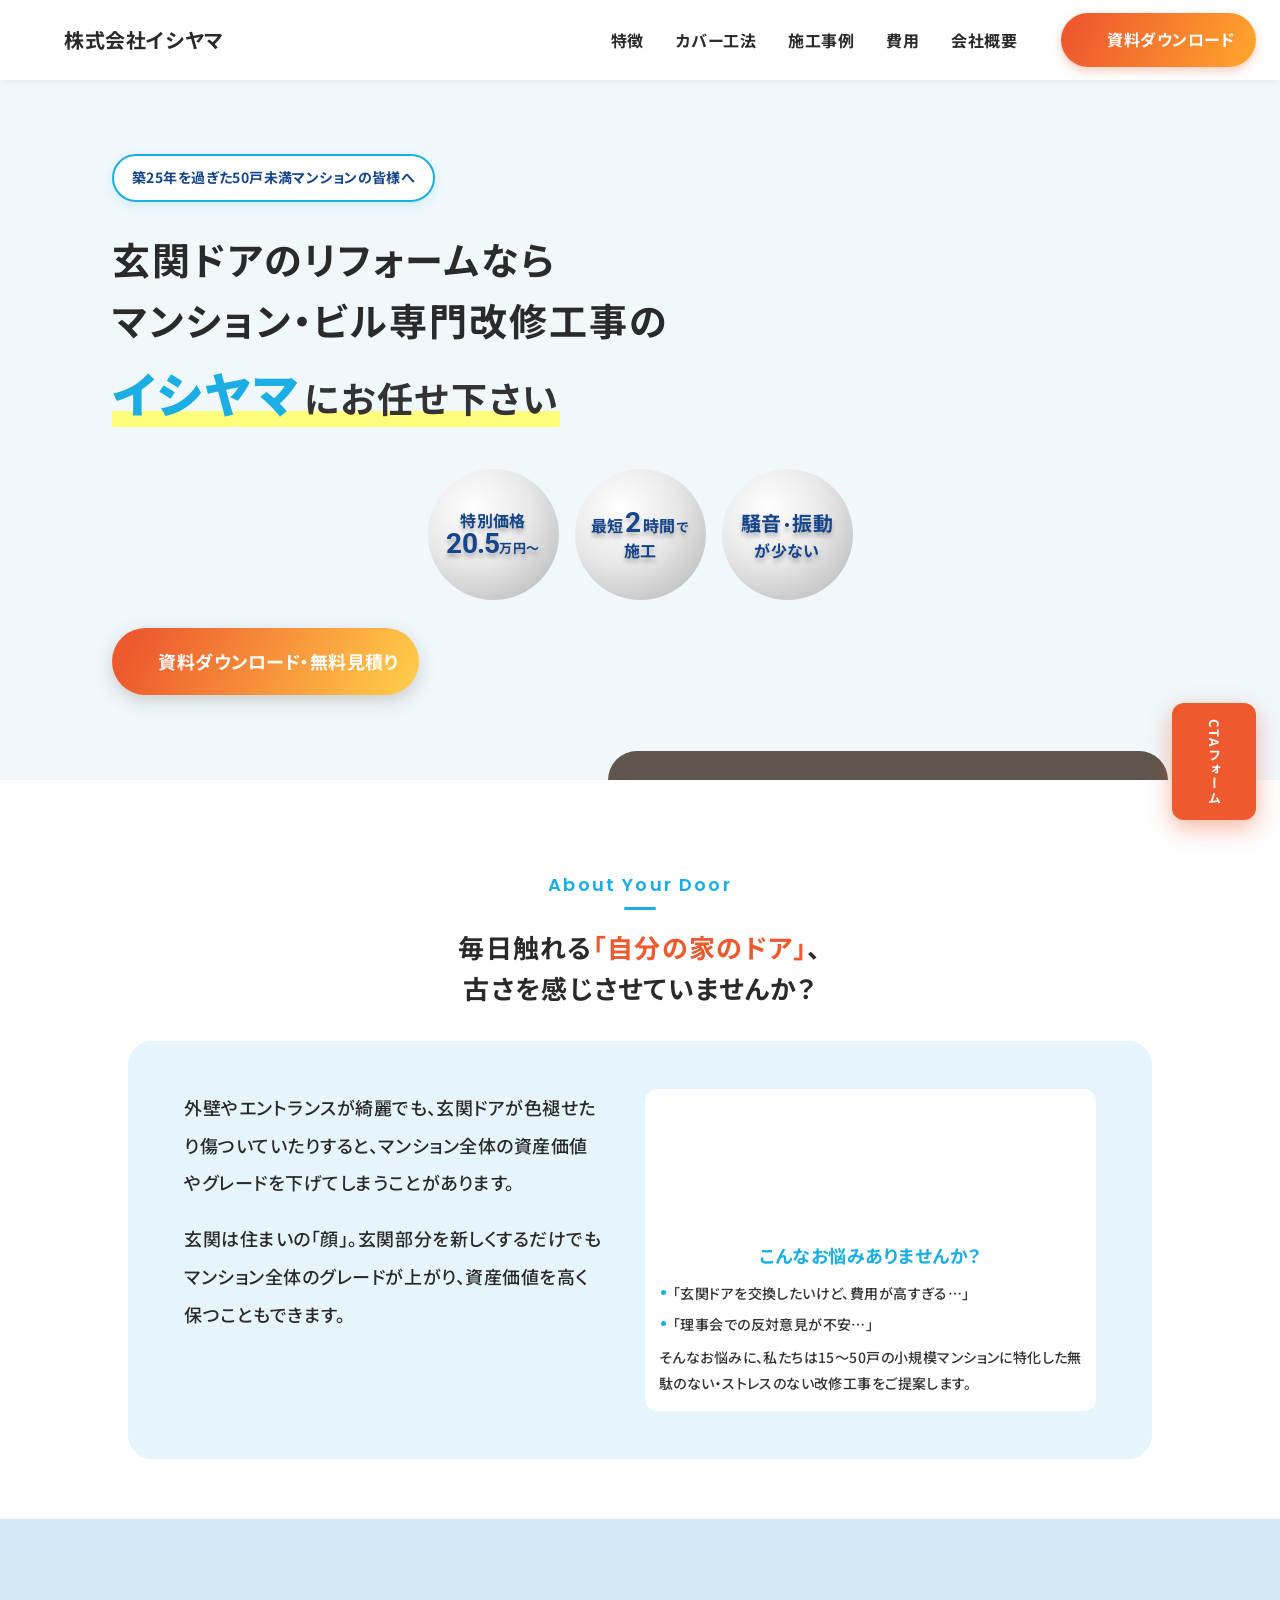
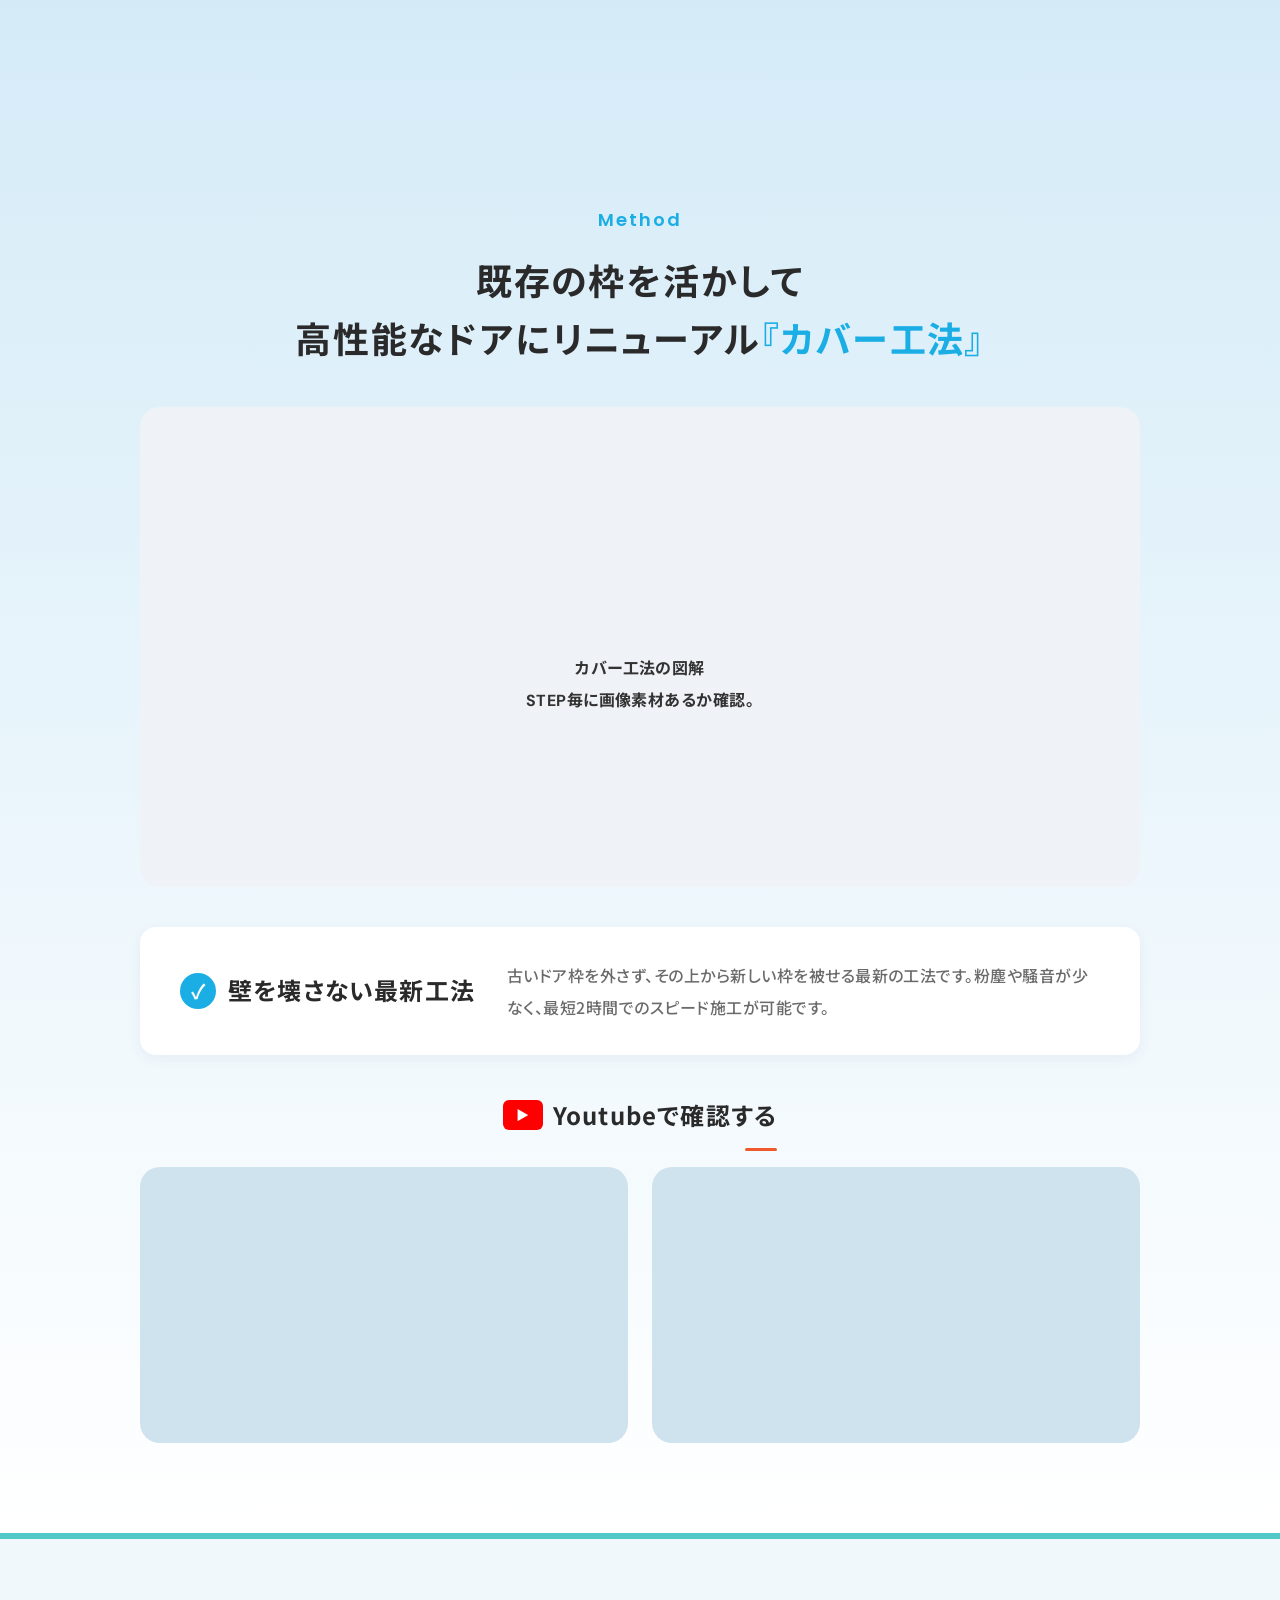
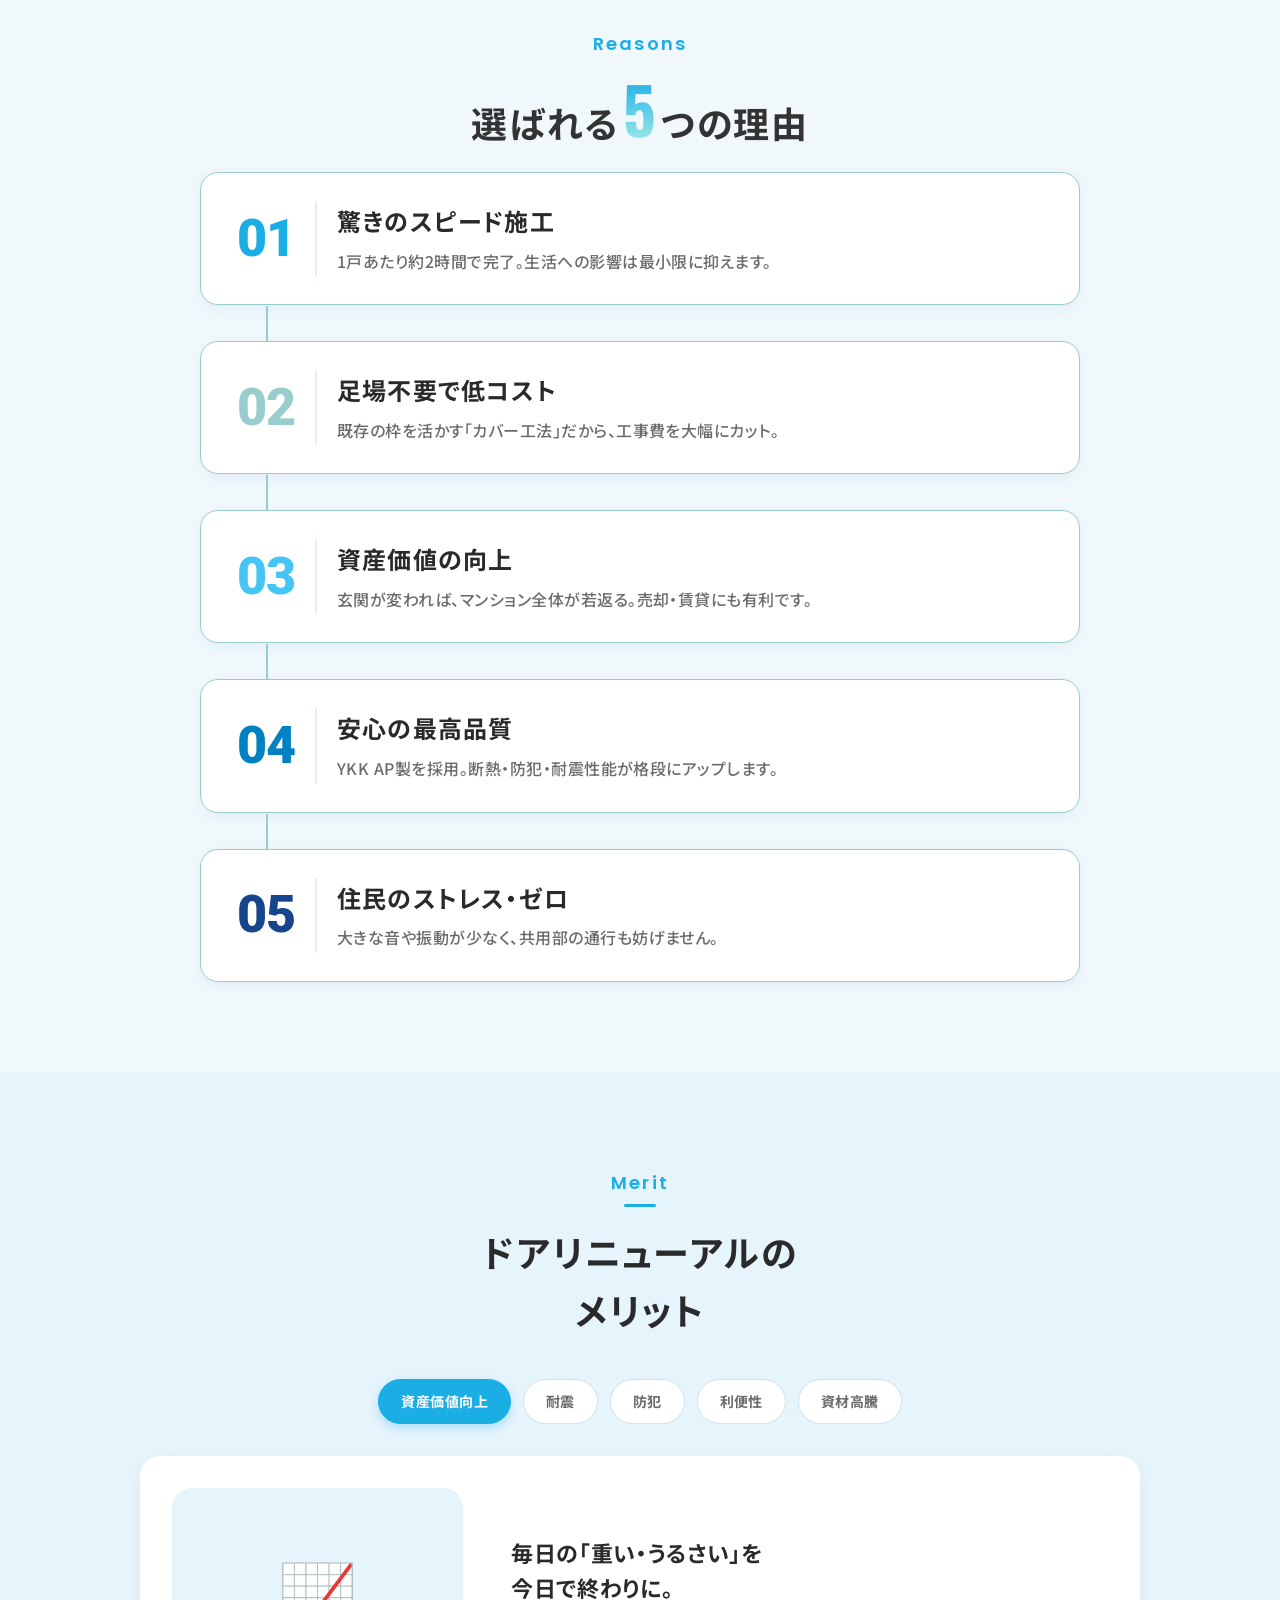
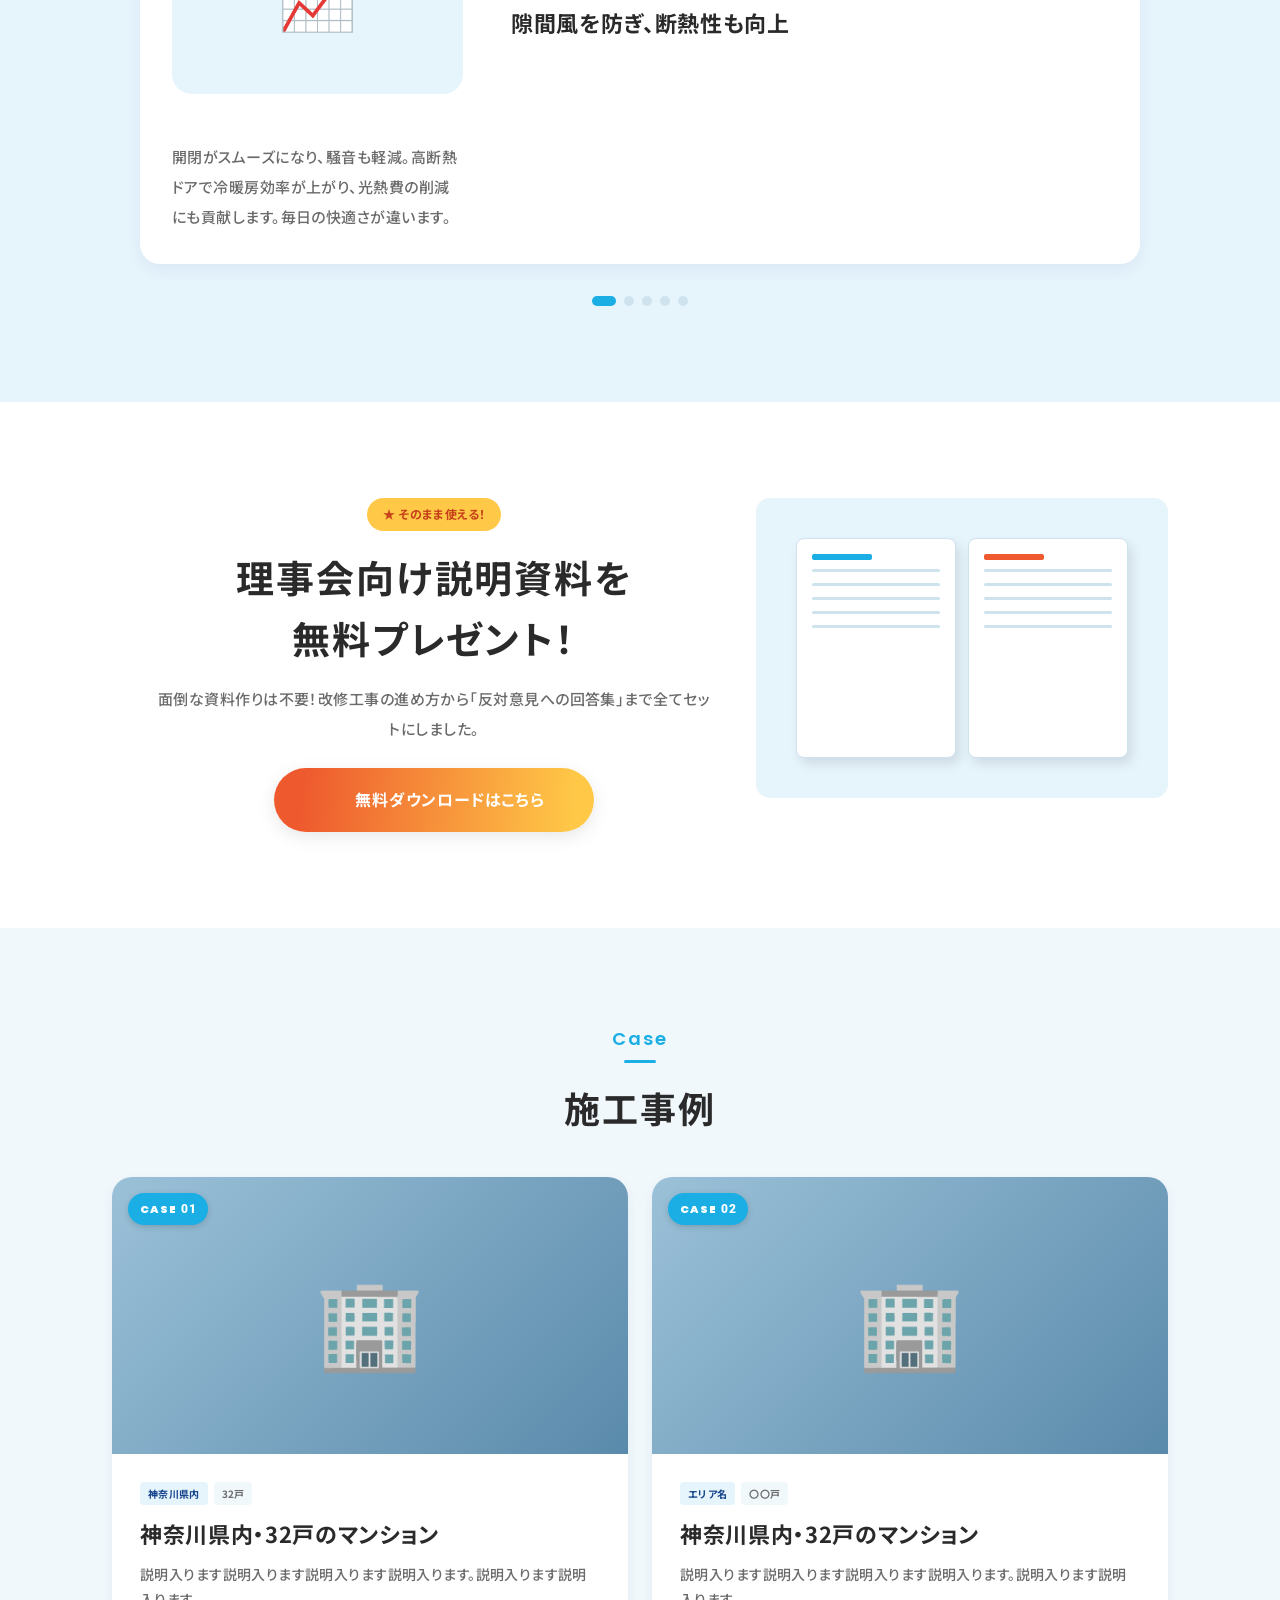
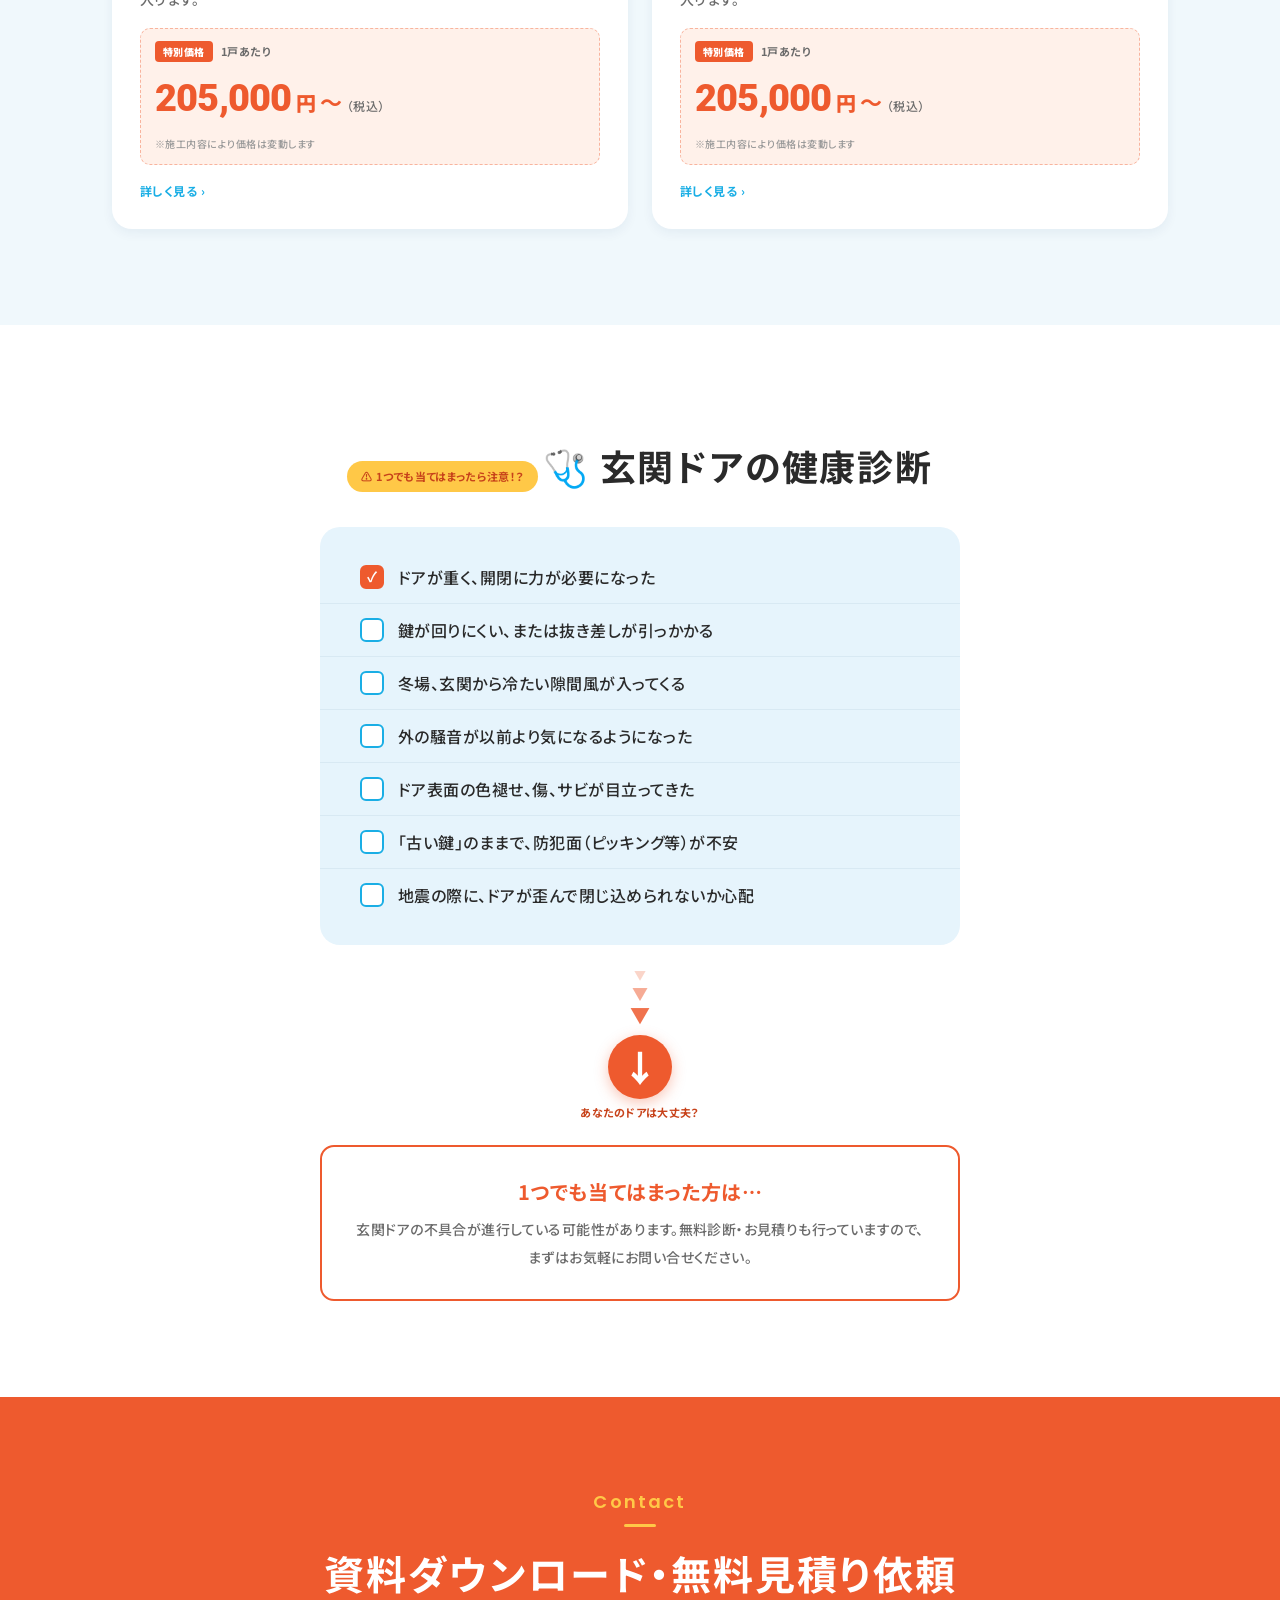
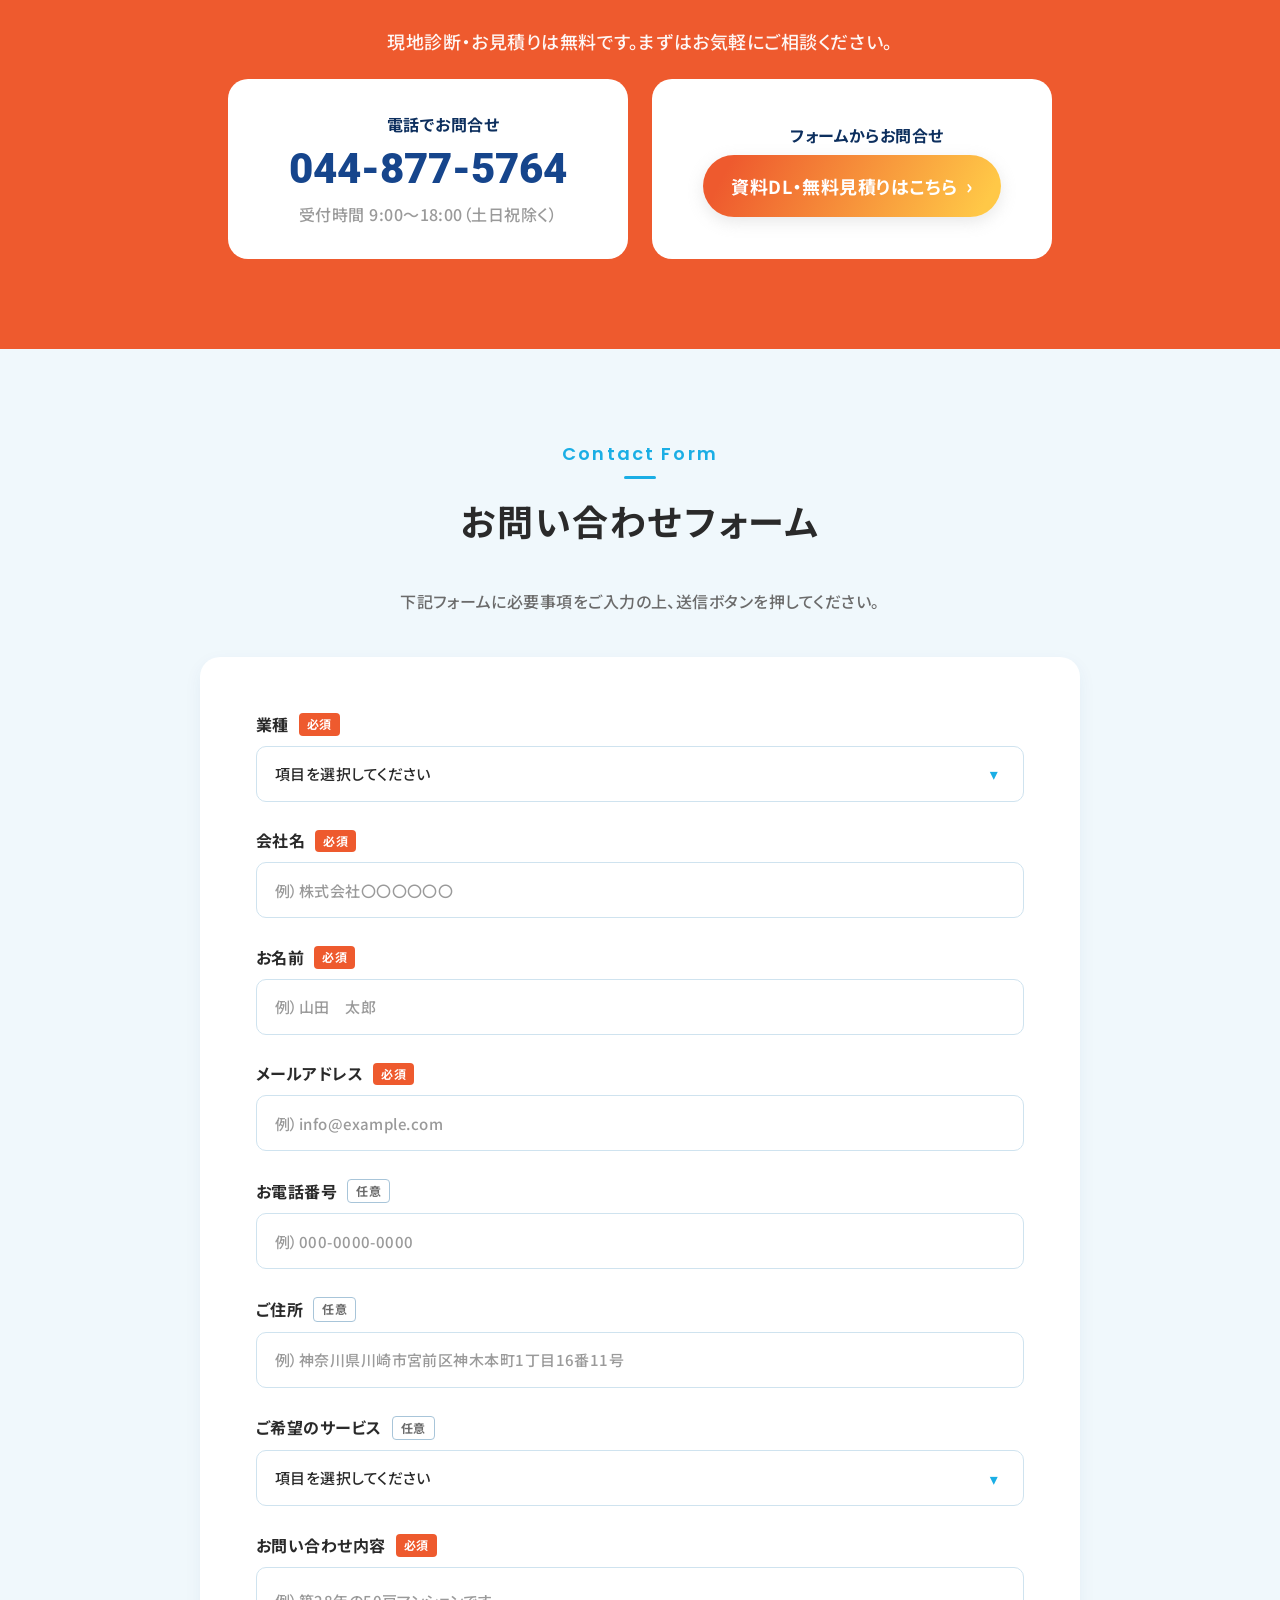
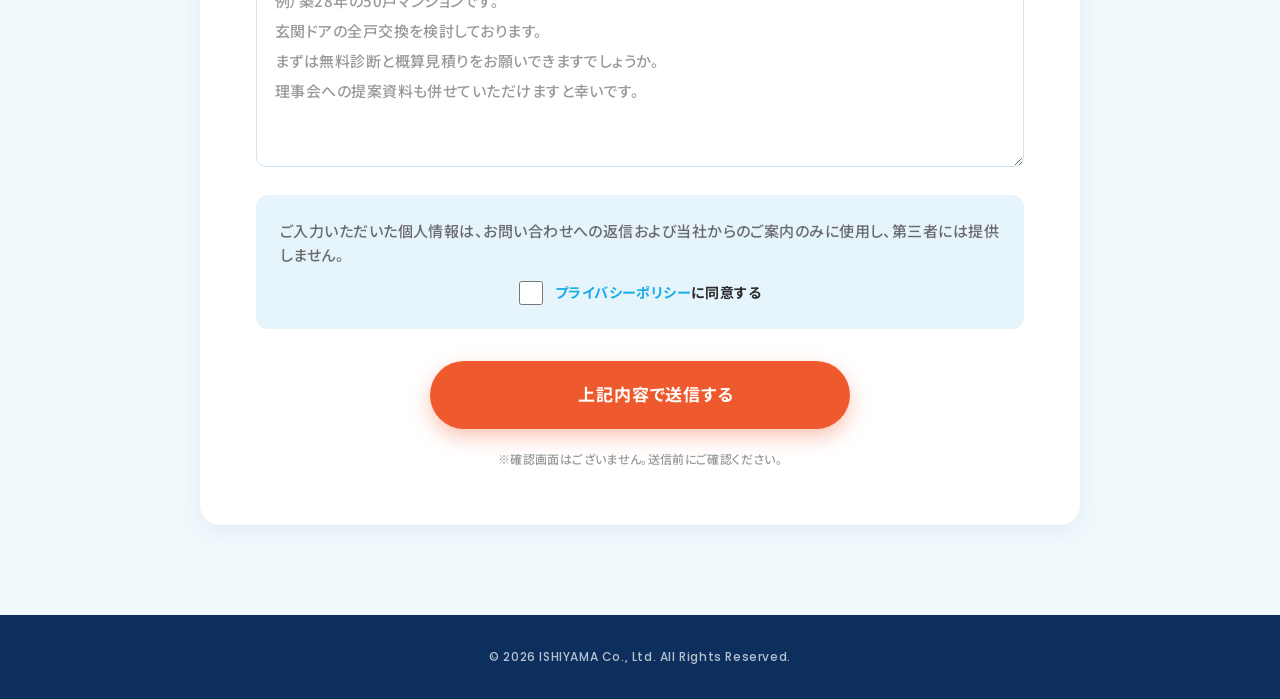
==== commit 74f31720: "fix(ishiyama-lp): 03_Reasons exact Figma values 03_Reasons (1406:3302): - section: bg #f0f8fc / bord" ====
--- a/ishiyama-lp/index-inline.html
+++ b/ishiyama-lp/index-inline.html
@@ -8,7 +8,7 @@
 <meta name="description" content="築25年を過ぎた50戸未満マンション向けの玄関ドアリフォーム。カバー工法で1戸あたり20.5万円〜、最短2時間で施工。神奈川・川崎の株式会社イシヤマ。">
 <link rel="preconnect" href="https://fonts.googleapis.com">
 <link rel="preconnect" href="https://fonts.gstatic.com" crossorigin>
-<link rel="stylesheet" href="https://fonts.googleapis.com/css2?family=Noto+Sans+JP:wght@400;500;700;900&family=Poppins:wght@600;700;900&family=Roboto:wght@900&display=swap">
+<link rel="stylesheet" href="https://fonts.googleapis.com/css2?family=DM+Sans:wght@400;700&family=Noto+Sans+JP:wght@400;500;700;900&family=Oswald:wght@700&family=Poppins:wght@600;700;900&family=Roboto:wght@700;900&display=swap">
 <style>
 @charset "UTF-8";
 
@@ -800,84 +800,149 @@
 }
 
 /* =========================================================
-   03 REASONS
-   ========================================================= */
-.lp-reasons { background: var(--lp-c-white); text-align: center; }
+   03 REASONS — Figma実値 (1406:3302)
+   ─────────────────────────────────────────────
+   - section bg #f0f8fc / border-top 6px solid #53c8c8
+   - padding 90px 112px / gap 32 (PC)
+   - eyebrow Reasons: Poppins SemiBold 18 / #1aaee5 / tracking 0.54px (細）/ NO underline
+   - heading: 36px Bold + '5' Oswald 64px gradient text (#1aaee5 → #98e7e7)
+   - 5 cards 880w (PC): bg white / border 1.5px #9CC / radius 18
+     padding 28px / shadow 0 4px 14px rgba(26,69,140,0.06) / gap 20
+   - Roboto Black 52px tracking -1.04px per card
+     01:#1aaee5 / 02:#9cc / 03:#45c4f6 / 04:#0081c2 / 05:#16458c
+   - Title 24px Bold / Body 16px Medium #6b6b6b line-height 1.9
+   - Connectors 880w x 36h / 2px SOLID #9cc / left 65px
+   ────────────────────────────────────── */
+.lp-reasons {
+  background: #f0f8fc;
+  border-top: 6px solid #53c8c8;
+  padding: 56px 20px;
+  display: flex;
+  flex-direction: column;
+  align-items: center;
+  gap: 24px;
+}
+.lp-reasons__head {
+  display: flex;
+  flex-direction: column;
+  align-items: center;
+  gap: 16px;
+}
+/* Eyebrow variant: tracking 0.54px (this section only) */
+.lp-eyebrow--tight { letter-spacing: 0.03em; }
+
 .lp-reasons__title {
   display: inline-flex;
-  align-items: center;
-  gap: 6px;
-}
+  align-items: flex-end;
+  gap: 4px;
+  margin: 0;
+  line-height: 1;
+}
+.lp-reasons__txt {
+  font-family: var(--lp-ff-jp);
+  font-weight: 700;
+  font-size: 24px;
+  letter-spacing: 0.05em;
+  color: #333;
+  line-height: 1;
+}
+/* "5" — Oswald Bold gradient text */
 .lp-reasons__big {
-  font-family: var(--lp-ff-num);
-  font-size: 44px;
+  font-family: "Oswald", var(--lp-ff-num);
+  font-weight: 700;
+  font-size: 48px;
   line-height: 1;
-  color: var(--lp-c-saxblue);
-  letter-spacing: -0.02em;
-}
+  background: linear-gradient(180deg, #1aaee5 0%, #98e7e7 100%);
+  -webkit-background-clip: text;
+  background-clip: text;
+  -webkit-text-fill-color: transparent;
+  color: transparent;
+}
+
+/* Card list */
 .lp-reasons__list {
-  margin-top: 24px;
-  display: flex;
-  flex-direction: column;
-  gap: 0;
-  text-align: left;
-}
+  list-style: none;
+  padding: 0;
+  margin: 0;
+  display: flex;
+  flex-direction: column;
+  align-items: center;
+  width: 100%;
+}
+
+/* Card */
 .lp-reason {
-  background: var(--lp-c-white);
-  border: 1.5px solid var(--lp-c-border);
-  border-radius: var(--lp-radius);
-  padding: 18px 16px 18px 18px;
+  background: #fff;
+  border: 1.5px solid #9cc;
+  border-radius: 18px;
+  padding: 20px 16px 20px 20px;
   display: flex;
   align-items: center;
   gap: 14px;
-  box-shadow: 0 2px 8px rgba(16, 47, 94, 0.05);
+  box-shadow: 0 4px 14px 0 rgba(26, 69, 140, 0.06);
+  width: 100%;
+  max-width: 880px;
 }
 .lp-reason__num {
-  font-family: var(--lp-ff-num);
-  font-size: 38px;
+  font-family: "Roboto", var(--lp-ff-num);
+  font-weight: 900;
+  font-size: 40px;
   line-height: 1;
   letter-spacing: -0.02em;
-  font-weight: 900;
   flex-shrink: 0;
 }
-.lp-reason[data-color="blue"]   .lp-reason__num { color: var(--lp-c-saxblue); }
-.lp-reason[data-color="yellow"] .lp-reason__num { color: var(--lp-c-accent); }
-.lp-reason[data-color="green"]  .lp-reason__num { color: var(--lp-c-green); }
-.lp-reason[data-color="navy"]   .lp-reason__num { color: var(--lp-c-navy); }
+/* Per-card colors (Figma実値) */
+.lp-reason[data-num="01"] .lp-reason__num { color: #1aaee5; }
+.lp-reason[data-num="02"] .lp-reason__num { color: #9cc; }
+.lp-reason[data-num="03"] .lp-reason__num { color: #45c4f6; }
+.lp-reason[data-num="04"] .lp-reason__num { color: #0081c2; }
+.lp-reason[data-num="05"] .lp-reason__num { color: #16458c; }
 
 .lp-reason__sep {
   width: 2px;
   align-self: stretch;
-  background: var(--lp-c-border);
+  background: rgba(153, 204, 204, 0.3);
   border-radius: 1px;
   flex-shrink: 0;
 }
-.lp-reason__body { flex: 1; }
+.lp-reason__body {
+  flex: 1;
+  min-width: 0;
+  display: flex;
+  flex-direction: column;
+  gap: 4px;
+}
 .lp-reason__body h3 {
-  font-size: 15px;
-  font-weight: 700;
-  line-height: 1.5;
-  margin-bottom: 4px;
-  letter-spacing: 0.03em;
+  font-family: var(--lp-ff-jp);
+  font-weight: 700;
+  font-size: 16px;
+  letter-spacing: 0.05em;
+  color: #2a2a2a;
+  margin: 0;
 }
 .lp-reason__body p {
-  font-size: 11px;
+  font-family: var(--lp-ff-jp);
   font-weight: 500;
-  color: var(--lp-c-text-sub);
-  line-height: 1.8;
-  letter-spacing: 0.03em;
-}
-/* Vertical dashed connector between cards */
+  font-size: 12px;
+  line-height: 1.9;
+  letter-spacing: 0.03em;
+  color: #6b6b6b;
+  margin: 0;
+}
+
+/* Connector (SOLID 2px line) */
 .lp-reason + .lp-reason {
-  margin-top: 22px;
+  margin-top: 36px;
   position: relative;
 }
 .lp-reason + .lp-reason::before {
   content: "";
   position: absolute;
-  left: 41px;
-  top: -22px; height: 22px;
-  width: 0; border-left: 2px dashed rgba(26, 174, 229, 0.45);
+  left: 35px;
+  top: -36px;
+  height: 36px;
+  width: 0;
+  border-left: 2px solid #9cc;
 }
 
 /* =========================================================
@@ -2009,30 +2074,28 @@
     gap: 24px;
   }
 
-  /* ----- 03 REASONS ----- */
-  .lp-reasons__title { font-size: 36px; }
-  .lp-reasons__big { font-size: 60px; }
-  .lp-reasons__list {
+  /* ----- 03 REASONS — Figma実値 (PC 1440) ----- */
+  .lp-reasons { padding: 90px 112px; gap: 32px; }
+  .lp-reasons__txt { font-size: 36px; letter-spacing: 0.05em; }
+  .lp-reasons__big { font-size: 64px; }
+  .lp-reason {
+    padding: 28px 32px 28px 36px;
+    gap: 20px;
     max-width: 880px;
-    margin: 32px auto 0;
-  }
-  .lp-reason {
-    padding: 28px 36px;
-    gap: 22px;
-  }
-  .lp-reason__num { font-size: 52px; }
+  }
+  .lp-reason__num { font-size: 52px; letter-spacing: -0.02em; }
   .lp-reason__body h3 {
-    font-size: 22px;
-    margin-bottom: 6px;
+    font-size: 24px;
+    letter-spacing: 0.05em;
   }
   .lp-reason__body p {
     font-size: 16px;
+    letter-spacing: 0.03em;
     line-height: 1.9;
   }
-  .lp-reason + .lp-reason { margin-top: 36px; }
+  /* Connector aligned with Roboto Black "01" center (PC: padding-left 36 + 52px num / 2 ≈ x=65) */
   .lp-reason + .lp-reason::before {
-    top: -36px; height: 36px;
-    left: 66px;
+    left: 65px;
   }
 
   /* ----- 04 MERITS ----- */
@@ -2395,17 +2458,17 @@
     </div>
   </section>
 
-  <!-- ============ 03 REASONS ============ -->
-  <section class="lp-section lp-reasons" id="reasons">
-    <header class="lp-section__head">
-      <p class="lp-eyebrow"><span>Reasons</span></p>
-      <h2 class="lp-section__title lp-reasons__title">
-        選ばれる<span class="lp-reasons__big">5</span>つの理由
+  <!-- ============ 03 REASONS — Figma実値 (1406:3302) ============ -->
+  <section class="lp-reasons" id="reasons">
+    <header class="lp-reasons__head">
+      <p class="lp-eyebrow lp-eyebrow--noline lp-eyebrow--tight"><span>Reasons</span></p>
+      <h2 class="lp-reasons__title">
+        <span class="lp-reasons__txt">選ばれる</span><span class="lp-reasons__big">5</span><span class="lp-reasons__txt">つの理由</span>
       </h2>
     </header>
 
     <ol class="lp-reasons__list">
-      <li class="lp-reason" data-color="blue">
+      <li class="lp-reason" data-num="01">
         <span class="lp-reason__num">01</span>
         <span class="lp-reason__sep" aria-hidden="true"></span>
         <div class="lp-reason__body">
@@ -2413,7 +2476,7 @@
           <p>1戸あたり約2時間で完了。生活への影響は最小限に抑えます。</p>
         </div>
       </li>
-      <li class="lp-reason" data-color="yellow">
+      <li class="lp-reason" data-num="02">
         <span class="lp-reason__num">02</span>
         <span class="lp-reason__sep" aria-hidden="true"></span>
         <div class="lp-reason__body">
@@ -2421,7 +2484,7 @@
           <p>既存の枠を活かす「カバー工法」だから、工事費を大幅にカット。</p>
         </div>
       </li>
-      <li class="lp-reason" data-color="green">
+      <li class="lp-reason" data-num="03">
         <span class="lp-reason__num">03</span>
         <span class="lp-reason__sep" aria-hidden="true"></span>
         <div class="lp-reason__body">
@@ -2429,7 +2492,7 @@
           <p>玄関が変われば、マンション全体が若返る。売却・賃貸にも有利です。</p>
         </div>
       </li>
-      <li class="lp-reason" data-color="navy">
+      <li class="lp-reason" data-num="04">
         <span class="lp-reason__num">04</span>
         <span class="lp-reason__sep" aria-hidden="true"></span>
         <div class="lp-reason__body">
@@ -2437,7 +2500,7 @@
           <p>YKK AP製を採用。断熱・防犯・耐震性能が格段にアップします。</p>
         </div>
       </li>
-      <li class="lp-reason" data-color="blue">
+      <li class="lp-reason" data-num="05">
         <span class="lp-reason__num">05</span>
         <span class="lp-reason__sep" aria-hidden="true"></span>
         <div class="lp-reason__body">
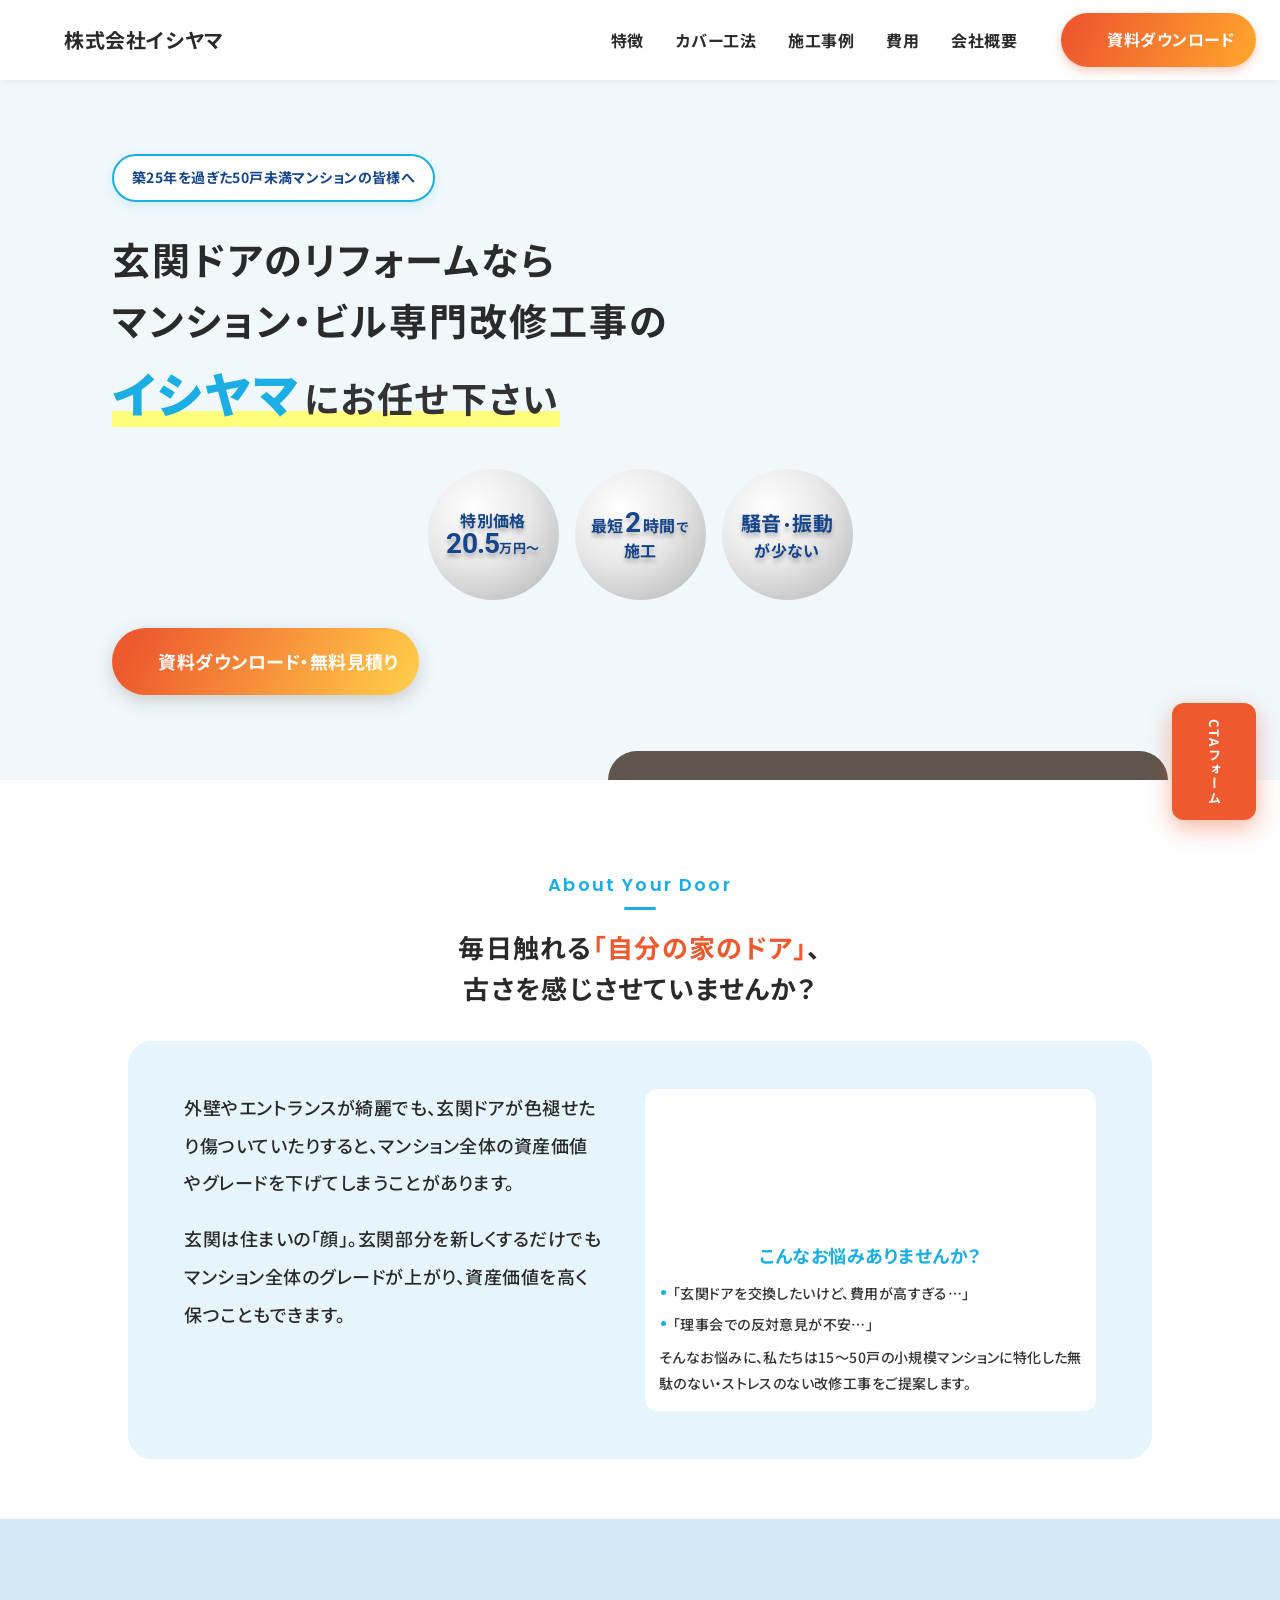
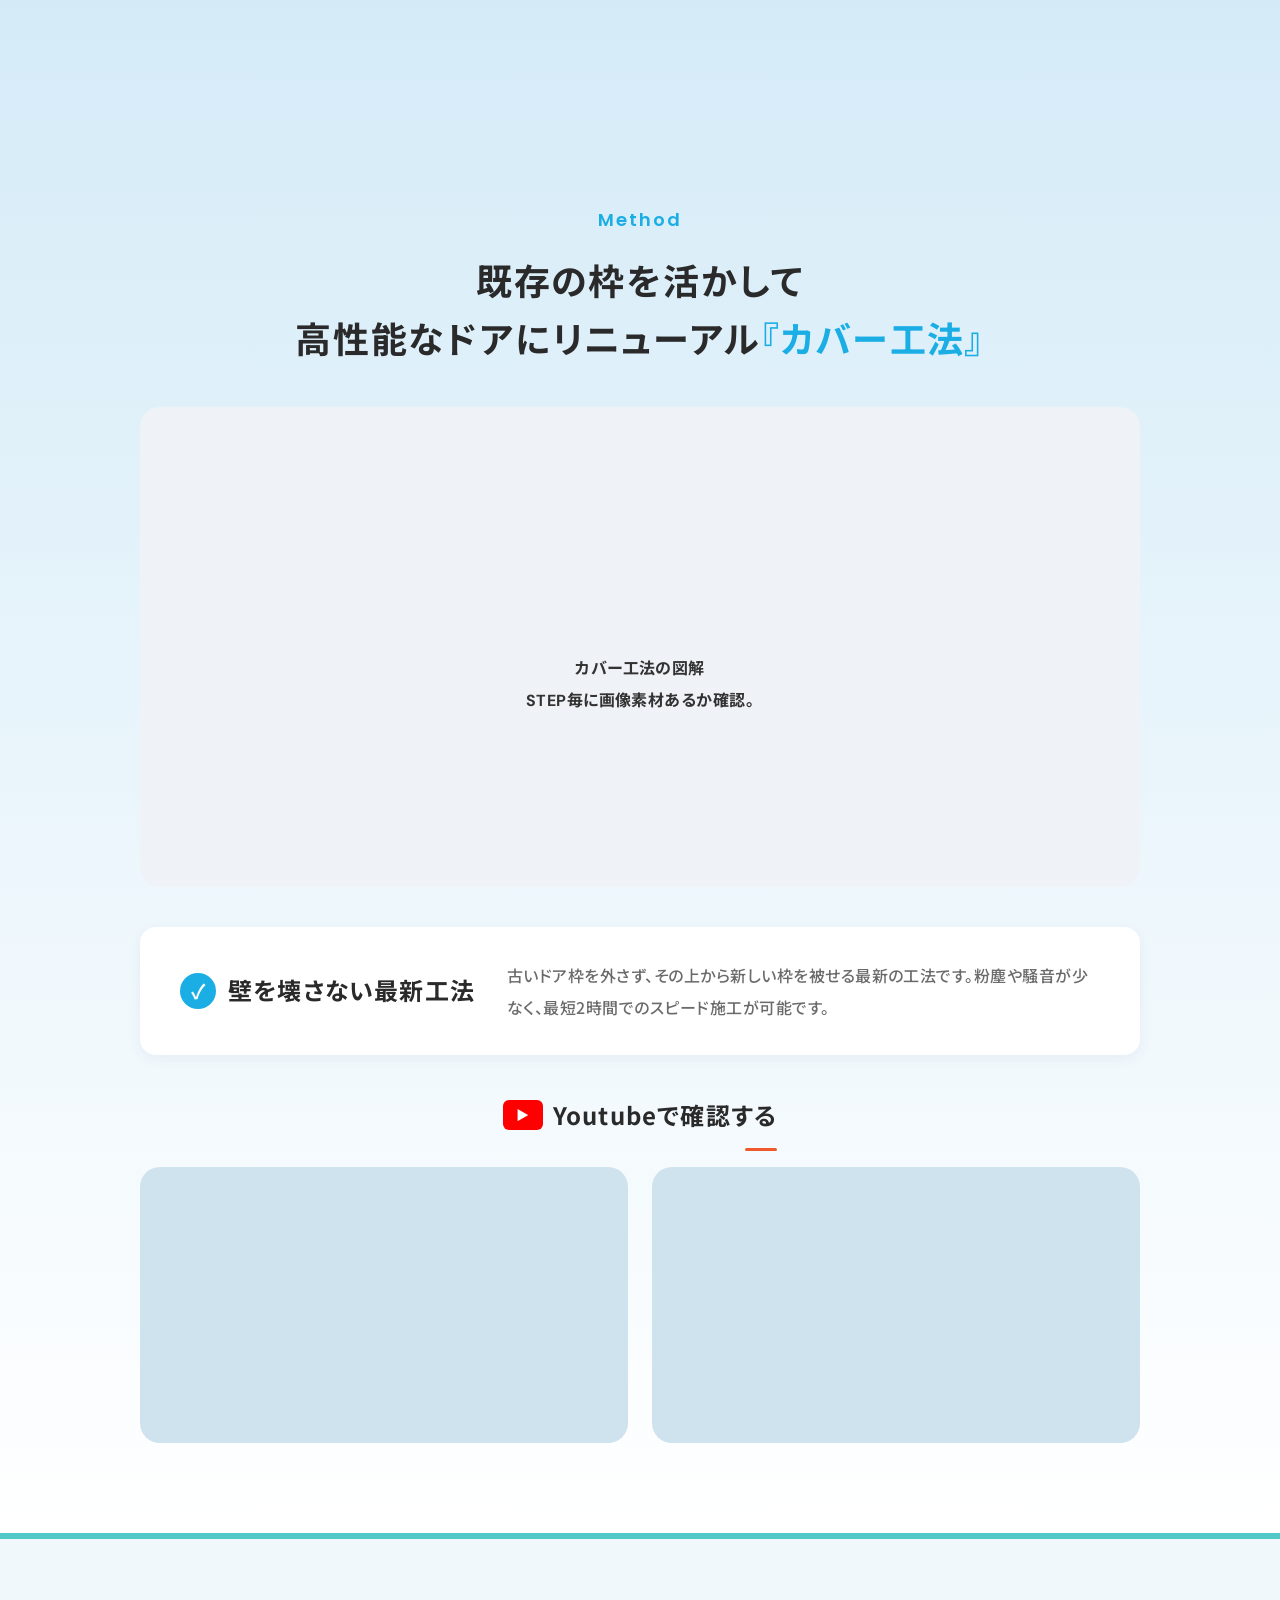
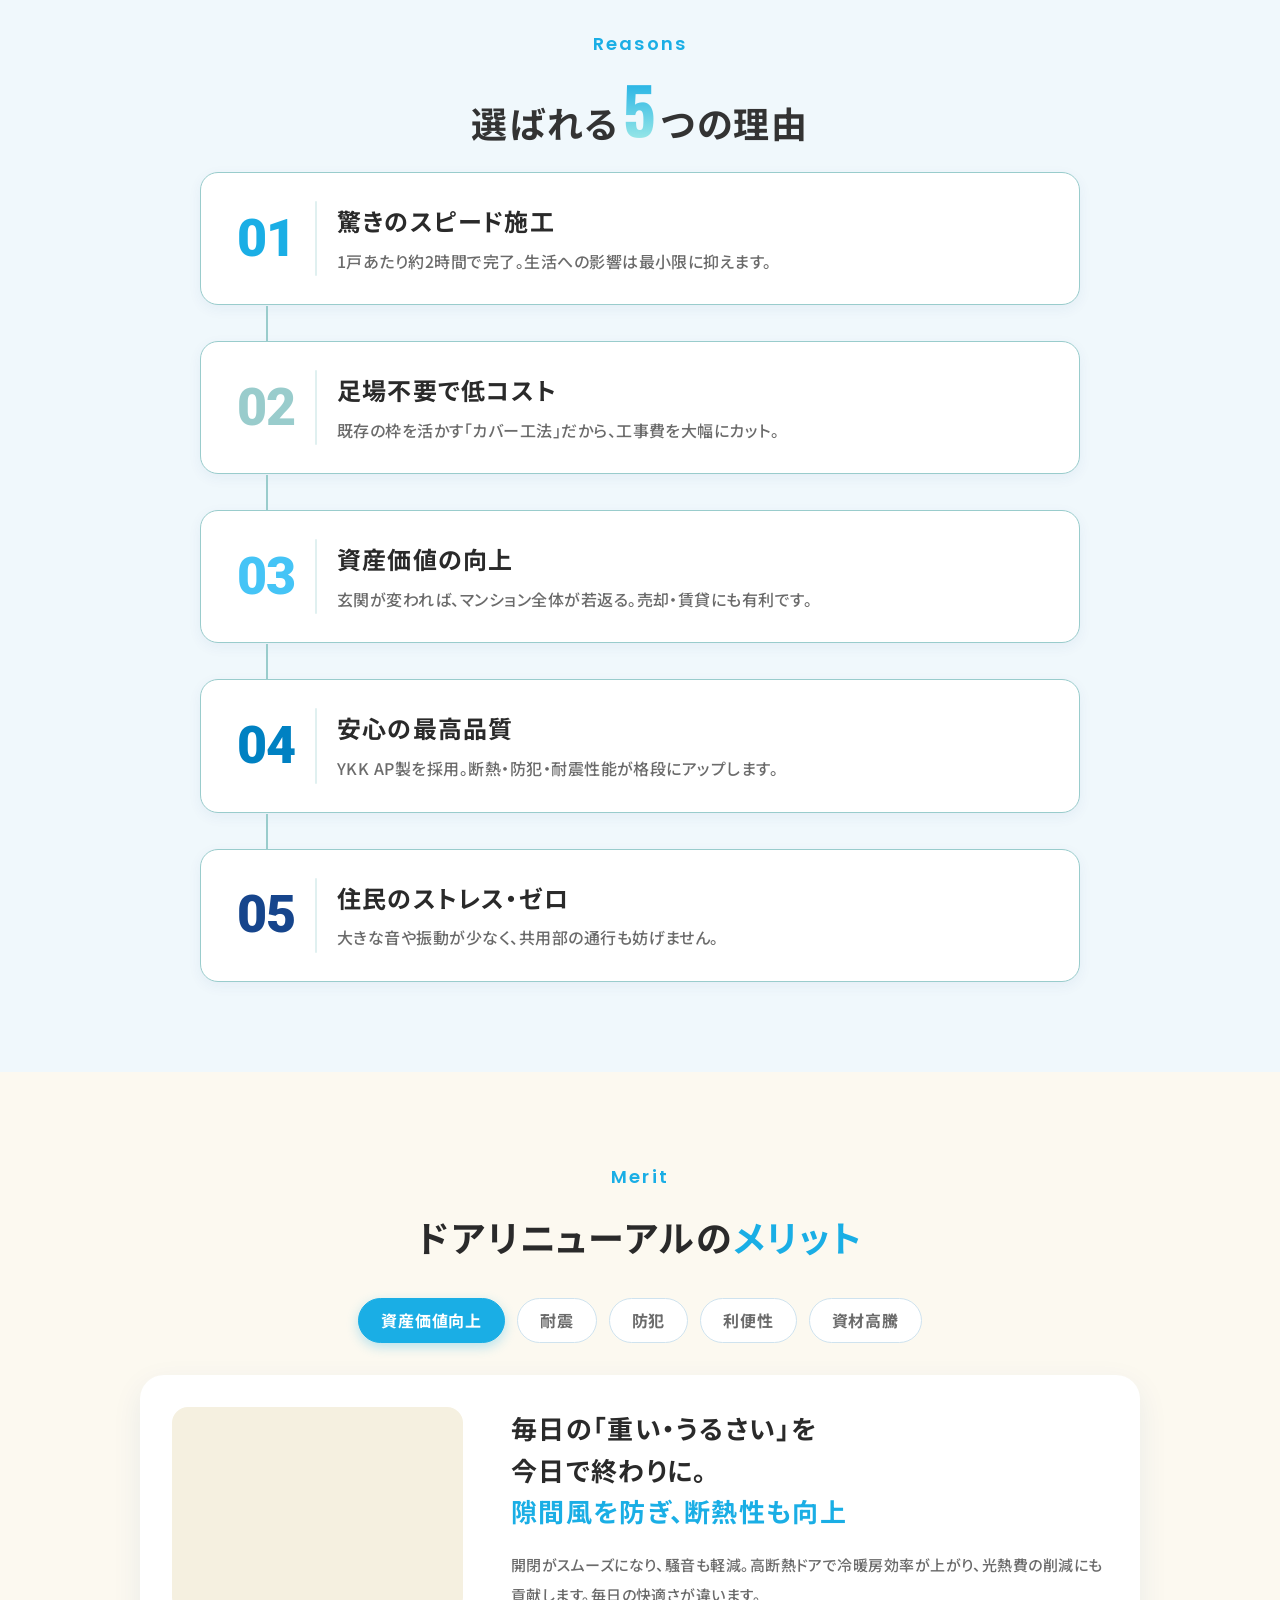
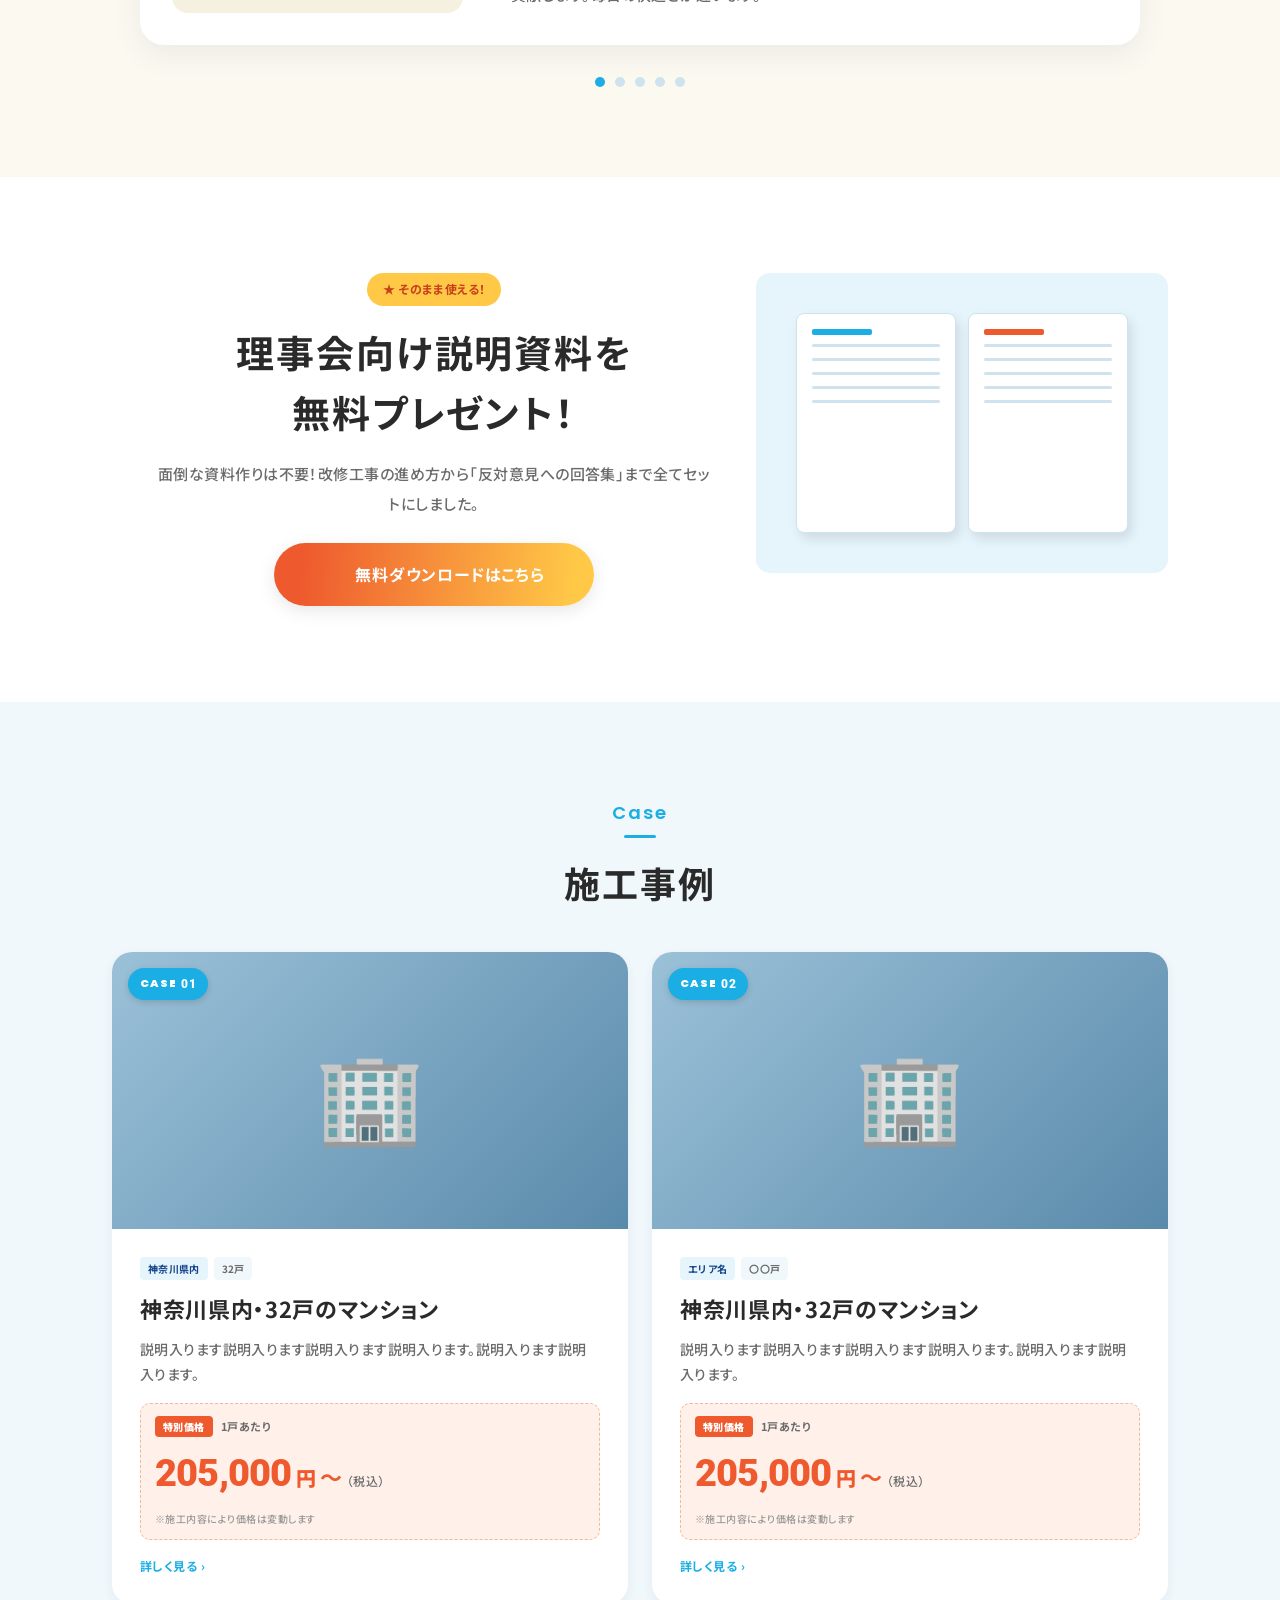
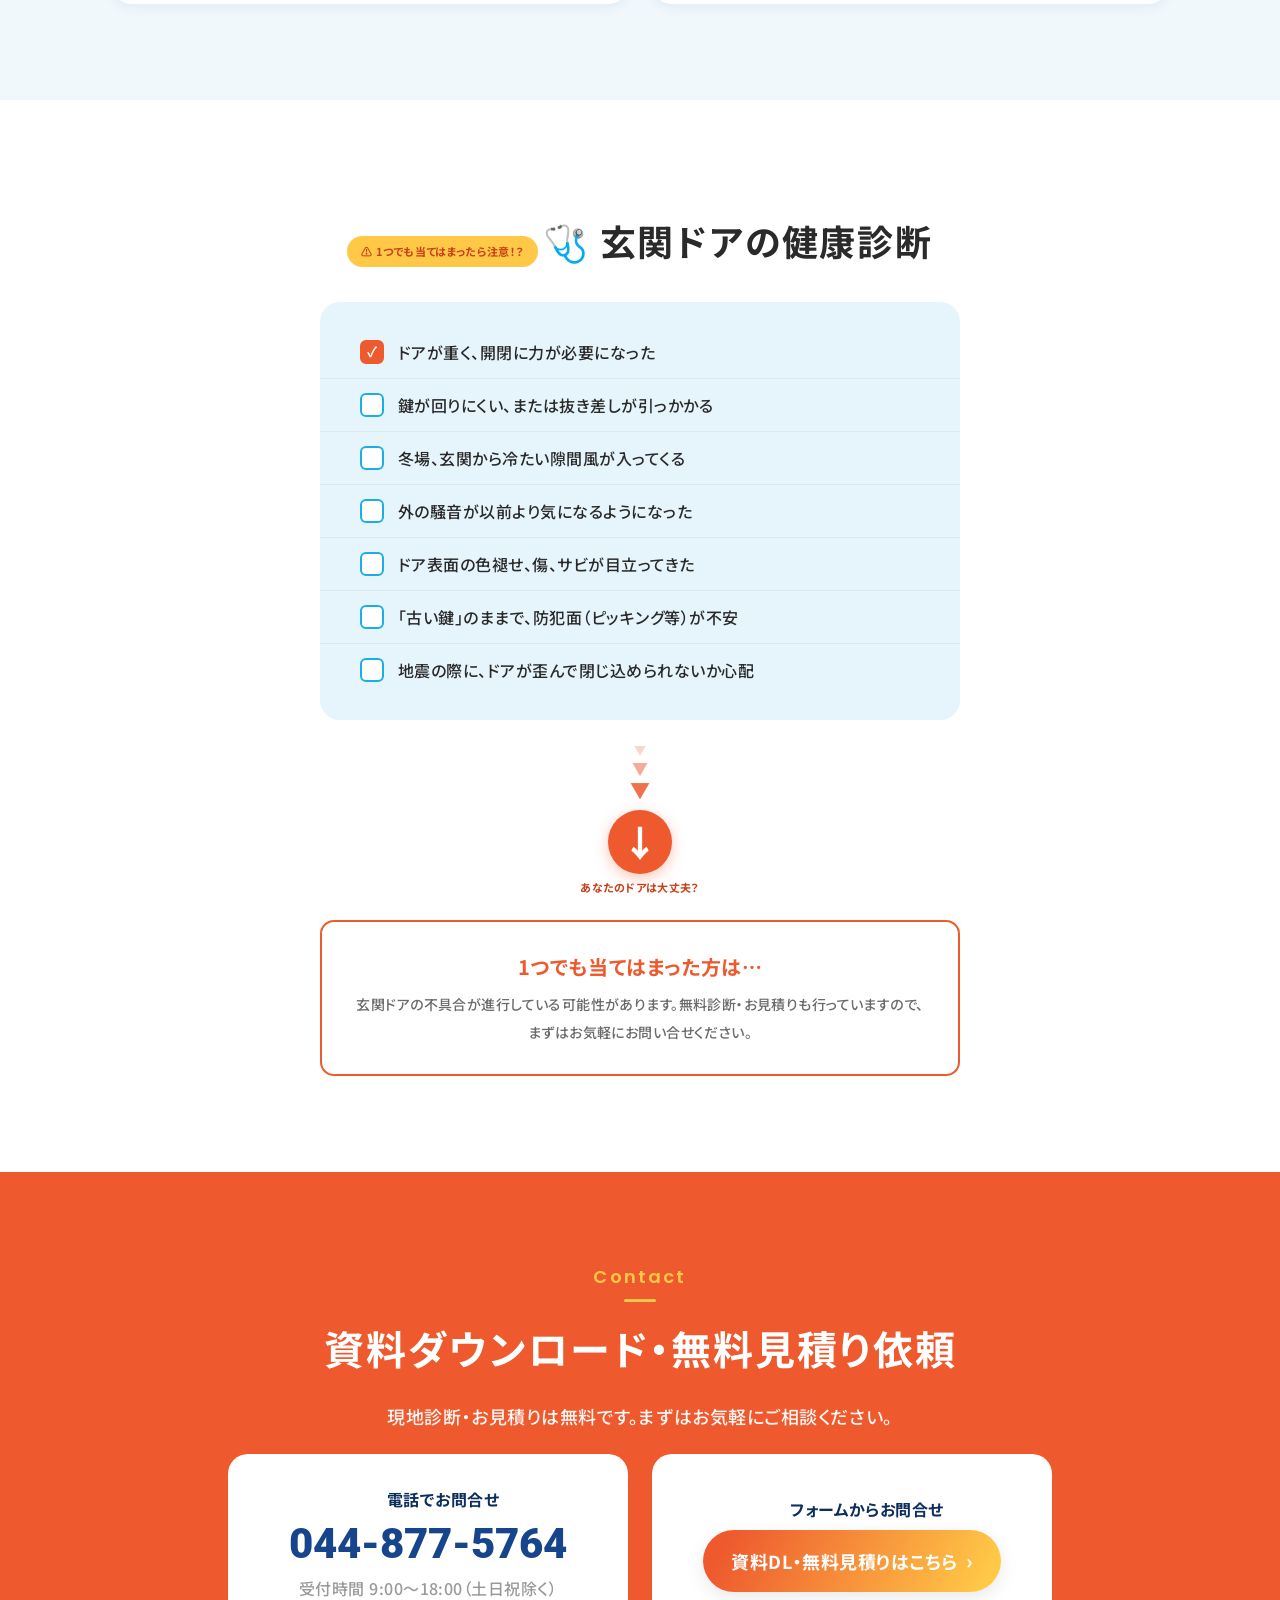
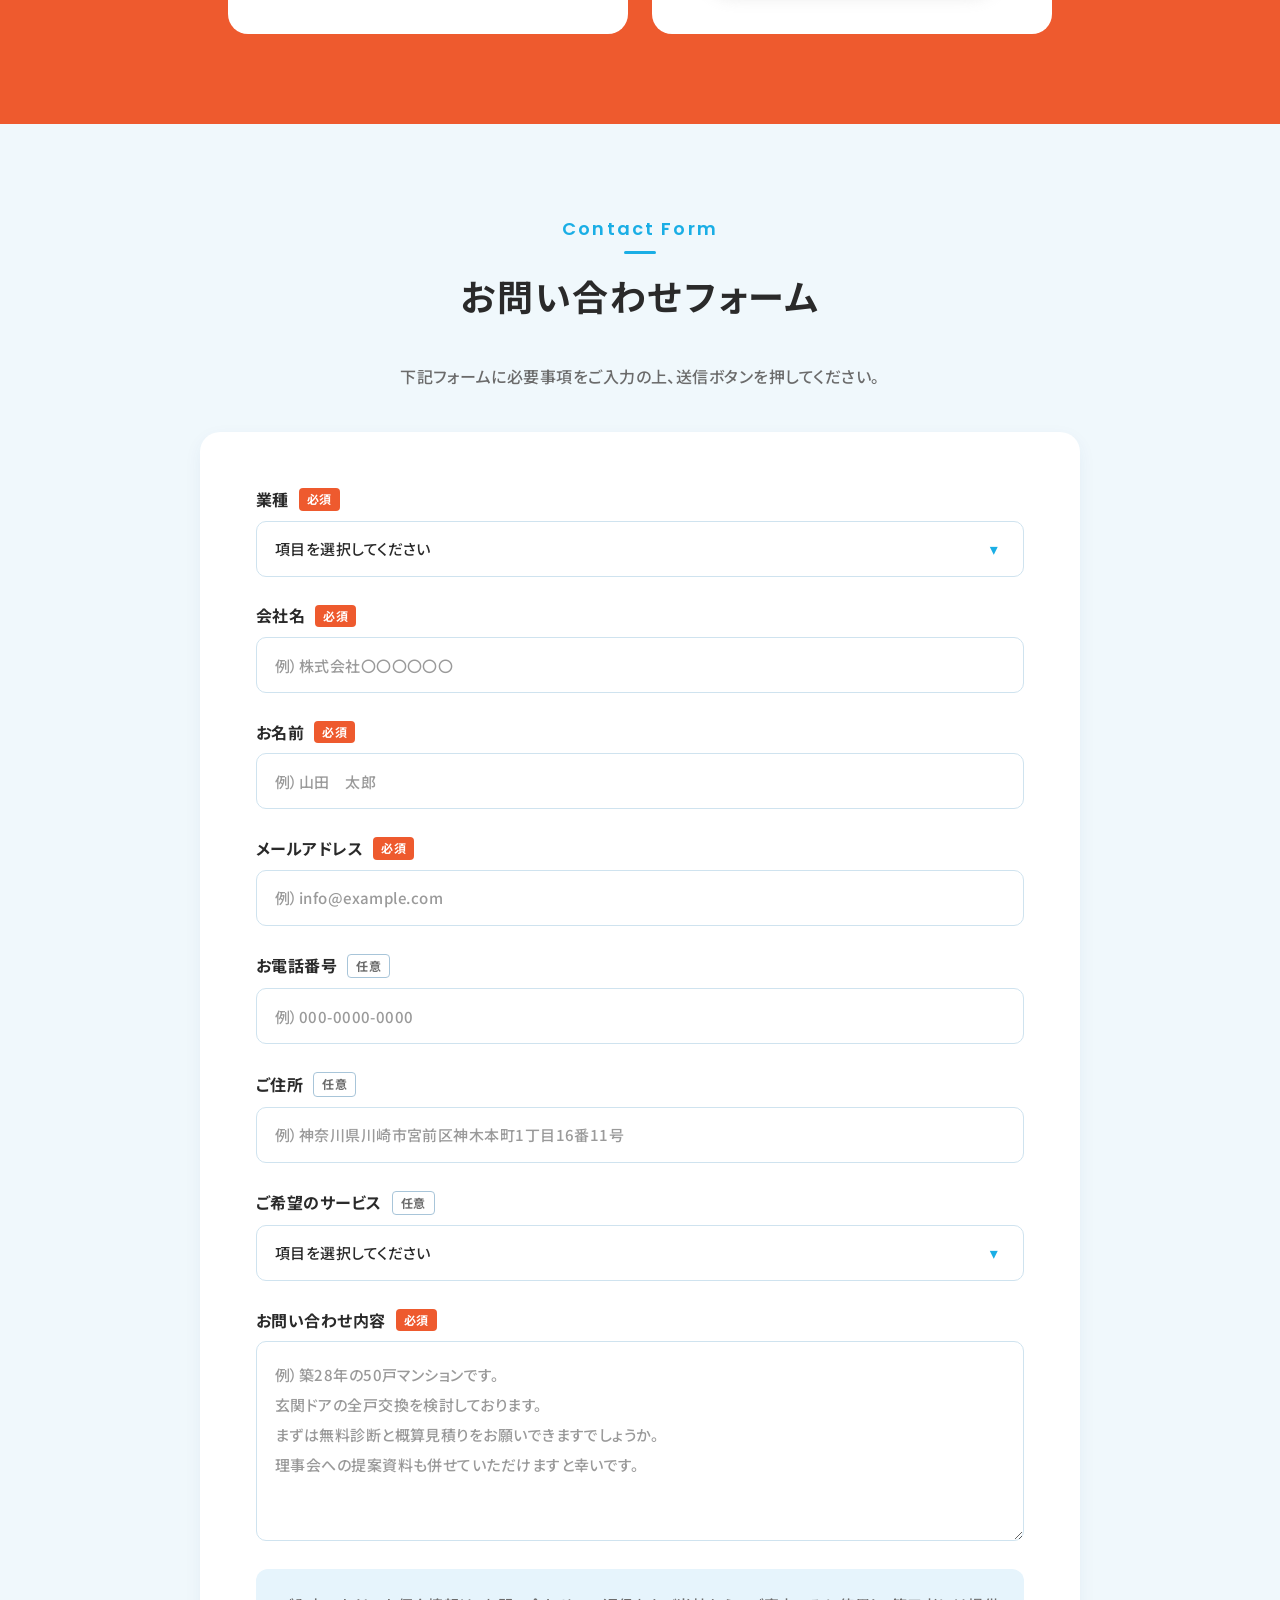
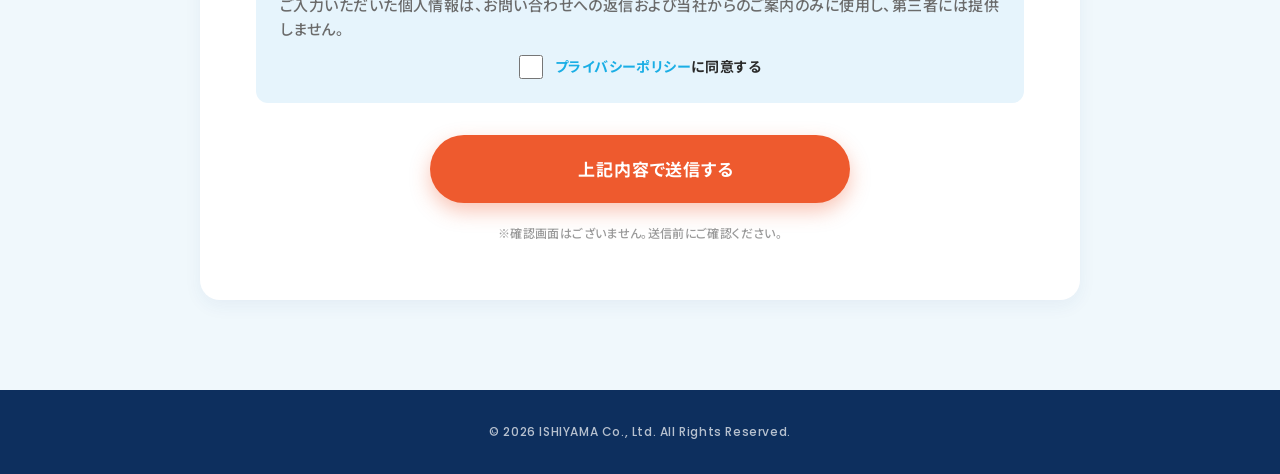
==== commit 6fa04384: "fix(ishiyama-lp): 04_Merits exact Figma values 04_Merits (1406:3354): - section bg #fcf9f0 (cream) /" ====
--- a/ishiyama-lp/index-inline.html
+++ b/ishiyama-lp/index-inline.html
@@ -946,78 +946,139 @@
 }
 
 /* =========================================================
-   04 MERITS
-   ========================================================= */
-.lp-merits { background: var(--lp-c-bg-blue); text-align: center; }
-.lp-tabs {
+   04 MERITS — Figma実値 (1406:3354)
+   ─────────────────────────────────────────────
+   - section bg #fcf9f0 (cream) / padding 90px 112px / gap 32
+   - eyebrow Merit: 18px / #1aaee5 / tracking 0.54 / NO underline
+   - heading: 36px Bold / 'メリット' INLINE #1aaee5
+   - tabs: 16px Bold tracking 0.8 / radius 999 / padding 22px 8px
+     active: bg #1aaee5 / white / shadow rgba(26,173,229,0.3)
+     inactive: bg #fff / border 1.5 #cfe3ef / text #6b6b6b
+   - panel: bg #fff / 1000w / padding 32 / radius 24 / gap 48
+     shadow 0 10px 30px rgba(26,69,140,0.08)
+     image 291x206 left + text right
+   - copy title: 26px Bold tracking 1.3 / 3rd line #1aaee5
+   - body: 15px Medium tracking 0.45 / line-height 2 / #6b6b6b
+   - pagination: 5 dots image (90x10)
+   ────────────────────────────────────── */
+.lp-merits {
+  background: #fcf9f0;
+  padding: 56px 20px;
+  display: flex;
+  flex-direction: column;
+  align-items: center;
+  gap: 24px;
+}
+.lp-merits__head {
+  display: flex;
+  flex-direction: column;
+  align-items: center;
+  gap: 16px;
+}
+.lp-merits__title {
+  font-family: var(--lp-ff-jp);
+  font-weight: 700;
+  font-size: 24px;
+  line-height: 1.6;
+  letter-spacing: 0.05em;
+  color: #2a2a2a;
+  margin: 0;
+  text-align: center;
+}
+/* INLINE highlight (also used in copy h3) */
+.lp-merits__hl { color: #1aaee5; }
+
+/* Tabs */
+.lp-merits__tabs {
   display: flex;
   flex-wrap: wrap;
-  gap: 5px;
+  gap: 8px;
   justify-content: center;
-  margin-top: 16px;
 }
 .lp-tab {
-  font-size: 12px;
-  font-weight: 700;
-  padding: 8px 14px;
+  font-family: var(--lp-ff-jp);
+  font-weight: 700;
+  font-size: 14px;
+  letter-spacing: 0.05em;
+  padding: 8px 18px;
   border-radius: 999px;
-  background: var(--lp-c-white);
-  border: 1.5px solid var(--lp-c-border);
-  color: var(--lp-c-text-sub);
-  letter-spacing: 0.03em;
+  background: #fff;
+  border: 1.5px solid #cfe3ef;
+  color: #6b6b6b;
+  cursor: pointer;
+  transition: all 0.2s ease;
 }
 .lp-tab.is-active {
-  background: var(--lp-c-saxblue);
-  border-color: var(--lp-c-saxblue);
-  color: var(--lp-c-white);
-  box-shadow: 0 4px 10px rgba(26, 174, 229, 0.3);
-}
+  background: #1aaee5;
+  border-color: #1aaee5;
+  color: #fff;
+  box-shadow: 0 4px 12px 0 rgba(26, 173, 229, 0.3);
+}
+.lp-tab:hover { transform: translateY(-1px); }
+
+/* Panel */
 .lp-merits__panel {
-  margin-top: 24px;
-  background: var(--lp-c-white);
-  border-radius: var(--lp-radius-l);
+  background: #fff;
+  border-radius: 20px;
   padding: 24px 20px;
-  box-shadow: 0 6px 16px rgba(16, 47, 94, 0.06);
-  text-align: center;
+  box-shadow: 0 10px 30px 0 rgba(26, 69, 140, 0.08);
+  width: 100%;
+  max-width: 1000px;
+  display: flex;
+  flex-direction: column;
+  gap: 24px;
+  align-items: center;
 }
 .lp-merits__visual {
-  width: 80px; height: 80px;
-  margin: 0 auto 14px;
+  width: 100%;
+  aspect-ratio: 291 / 206;
+  max-width: 291px;
+  background: #f5f0e0;
+  border-radius: 12px;
+  /* TODO: 画像差替えエリア (Figma: 291x206 image) */
+}
+.lp-merits__copy {
+  display: flex;
+  flex-direction: column;
+  gap: 18px;
+  width: 100%;
+}
+.lp-merits__copytitle {
+  font-family: var(--lp-ff-jp);
+  font-weight: 700;
+  font-size: 18px;
+  line-height: 1.6;
+  letter-spacing: 0.05em;
+  color: #2a2a2a;
+  margin: 0;
+}
+.lp-merits__body {
+  font-family: var(--lp-ff-jp);
+  font-weight: 500;
+  font-size: 13px;
+  line-height: 2;
+  letter-spacing: 0.03em;
+  color: #6b6b6b;
+  margin: 0;
+}
+
+/* Pagination */
+.lp-pagination {
+  list-style: none;
+  padding: 0;
+  margin: 0;
+  display: flex;
+  gap: 10px;
+  justify-content: center;
+}
+.lp-pagination li {
+  width: 10px;
+  height: 10px;
   border-radius: 50%;
-  background: var(--lp-c-bg-blue);
-  display: flex; align-items: center; justify-content: center;
-  font-size: 36px;
-}
-.lp-merits__title {
-  font-size: 16px;
-  font-weight: 700;
-  line-height: 1.6;
-  margin-bottom: 8px;
-  letter-spacing: 0.03em;
-}
-.lp-merits__body {
-  font-size: 12px;
-  font-weight: 500;
-  line-height: 2;
-  color: var(--lp-c-text-sub);
-  letter-spacing: 0.03em;
-}
-.lp-pagination {
-  display: flex;
-  justify-content: center;
-  gap: 8px;
-  margin-top: 16px;
-}
-.lp-pagination span {
-  width: 8px; height: 8px;
-  border-radius: 50%;
-  background: var(--lp-c-border);
-  display: inline-block;
-}
-.lp-pagination .is-active {
-  background: var(--lp-c-saxblue);
-  width: 20px;
-  border-radius: 999px;
+  background: #cfe3ef;
+}
+.lp-pagination li.is-active {
+  background: #1aaee5;
 }
 
 /* =========================================================
@@ -2098,30 +2159,32 @@
     left: 65px;
   }
 
-  /* ----- 04 MERITS ----- */
+  /* ----- 04 MERITS — Figma実値 (PC 1440) ----- */
+  .lp-merits { padding: 90px 112px; gap: 32px; }
+  .lp-merits__title { font-size: 36px; letter-spacing: 0.05em; }
+  .lp-merits__tabs { gap: 12px; }
+  .lp-tab { font-size: 16px; padding: 8px 22px; letter-spacing: 0.05em; }
   .lp-merits__panel {
-    max-width: 1000px;
-    margin: 32px auto 0;
-    padding: 32px 32px;
-    display: grid;
-    grid-template-columns: 291px 1fr;
+    flex-direction: row;
+    align-items: flex-start;
+    padding: 32px;
     gap: 48px;
-    align-items: center;
-    text-align: left;
+    border-radius: 24px;
   }
   .lp-merits__visual {
-    width: 291px; height: 206px;
-    margin: 0;
-    border-radius: 20px;
-    font-size: 64px;
-  }
-  .lp-merits__title { font-size: 22px; }
-  .lp-merits__body { font-size: 15px; }
-  .lp-tabs { gap: 12px; margin-top: 8px; }
-  .lp-tab { font-size: 14px; padding: 10px 22px; }
-  .lp-pagination { margin-top: 32px; }
-  .lp-pagination span { width: 10px; height: 10px; }
-  .lp-pagination .is-active { width: 24px; }
+    width: 291px;
+    height: 206px;
+    max-width: none;
+    aspect-ratio: auto;
+    flex-shrink: 0;
+    border-radius: 16px;
+  }
+  .lp-merits__copy {
+    flex: 1;
+    min-width: 0;
+  }
+  .lp-merits__copytitle { font-size: 26px; letter-spacing: 0.05em; }
+  .lp-merits__body { font-size: 15px; letter-spacing: 0.03em; }
 
   /* ----- 05 RIJIKAI ----- */
   .lp-rijikai {
@@ -2511,16 +2574,16 @@
     </ol>
   </section>
 
-  <!-- ============ 04 MERITS ============ -->
-  <section class="lp-section lp-merits" id="merits">
-    <header class="lp-section__head">
-      <p class="lp-eyebrow"><span>Merit</span></p>
-      <h2 class="lp-section__title">
-        ドアリニューアルの<br>メリット
+  <!-- ============ 04 MERITS — Figma実値 (1406:3354) ============ -->
+  <section class="lp-merits" id="merits">
+    <header class="lp-merits__head">
+      <p class="lp-eyebrow lp-eyebrow--noline lp-eyebrow--tight"><span>Merit</span></p>
+      <h2 class="lp-merits__title">
+        ドアリニューアルの<span class="lp-merits__hl">メリット</span>
       </h2>
     </header>
 
-    <div class="lp-tabs" role="tablist">
+    <div class="lp-merits__tabs" role="tablist">
       <button class="lp-tab is-active" role="tab" aria-selected="true">資産価値向上</button>
       <button class="lp-tab" role="tab" aria-selected="false">耐震</button>
       <button class="lp-tab" role="tab" aria-selected="false">防犯</button>
@@ -2529,20 +2592,23 @@
     </div>
 
     <div class="lp-merits__panel">
-      <div class="lp-merits__visual">
-        <span aria-hidden="true">📈</span>
+      <!-- 画像差替えエリア (Figma: Frame 291x206) -->
+      <div class="lp-merits__visual" aria-hidden="true"></div>
+      <div class="lp-merits__copy">
+        <h3 class="lp-merits__copytitle">
+          毎日の「重い・うるさい」を<br>
+          今日で終わりに。<br>
+          <span class="lp-merits__hl">隙間風を防ぎ、断熱性も向上</span>
+        </h3>
+        <p class="lp-merits__body">
+          開閉がスムーズになり、騒音も軽減。高断熱ドアで冷暖房効率が上がり、光熱費の削減にも貢献します。毎日の快適さが違います。
+        </p>
       </div>
-      <h3 class="lp-merits__title">
-        毎日の「重い・うるさい」を<br>今日で終わりに。<br>隙間風を防ぎ、断熱性も向上
-      </h3>
-      <p class="lp-merits__body">
-        開閉がスムーズになり、騒音も軽減。高断熱ドアで冷暖房効率が上がり、光熱費の削減にも貢献します。毎日の快適さが違います。
-      </p>
     </div>
 
-    <div class="lp-pagination" aria-hidden="true">
-      <span class="is-active"></span><span></span><span></span><span></span><span></span>
-    </div>
+    <ul class="lp-pagination" aria-hidden="true">
+      <li class="is-active"></li><li></li><li></li><li></li><li></li>
+    </ul>
   </section>
 
   <!-- ============ 05 RIJIKAI ============ -->
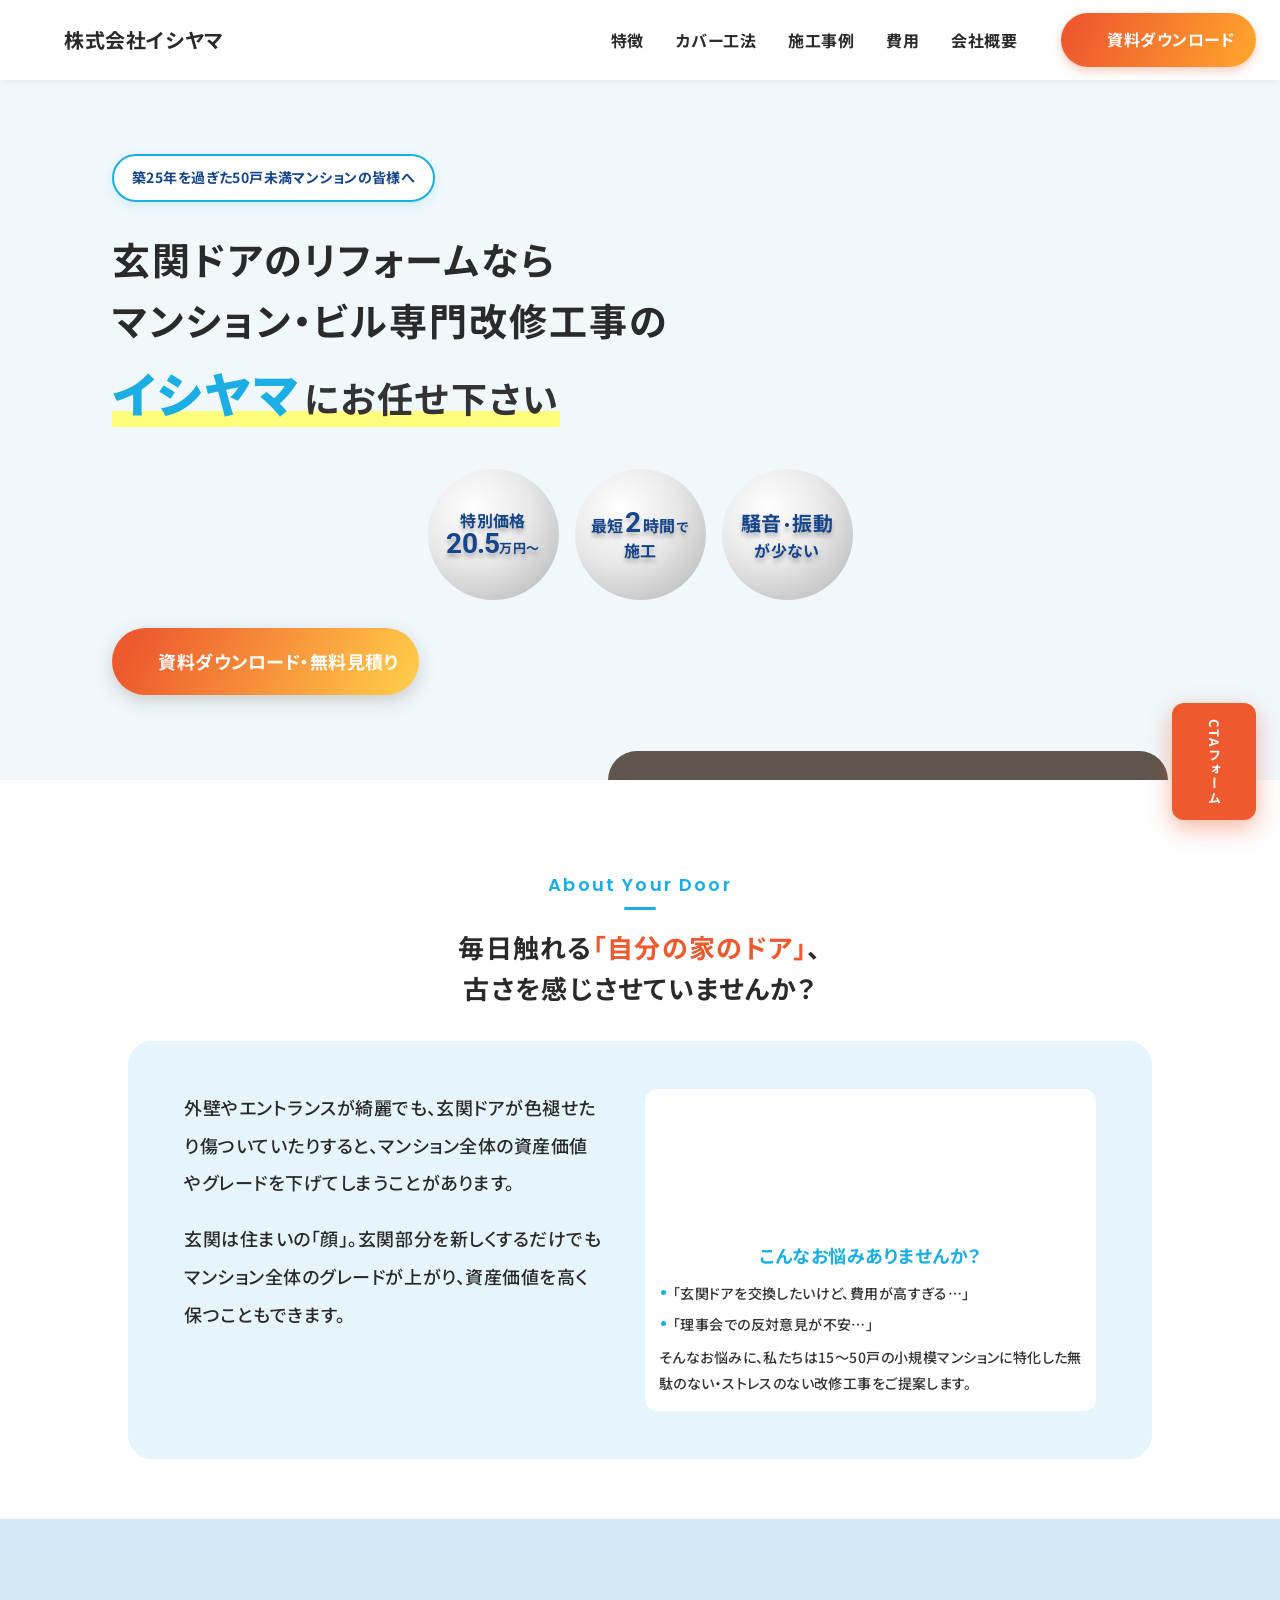
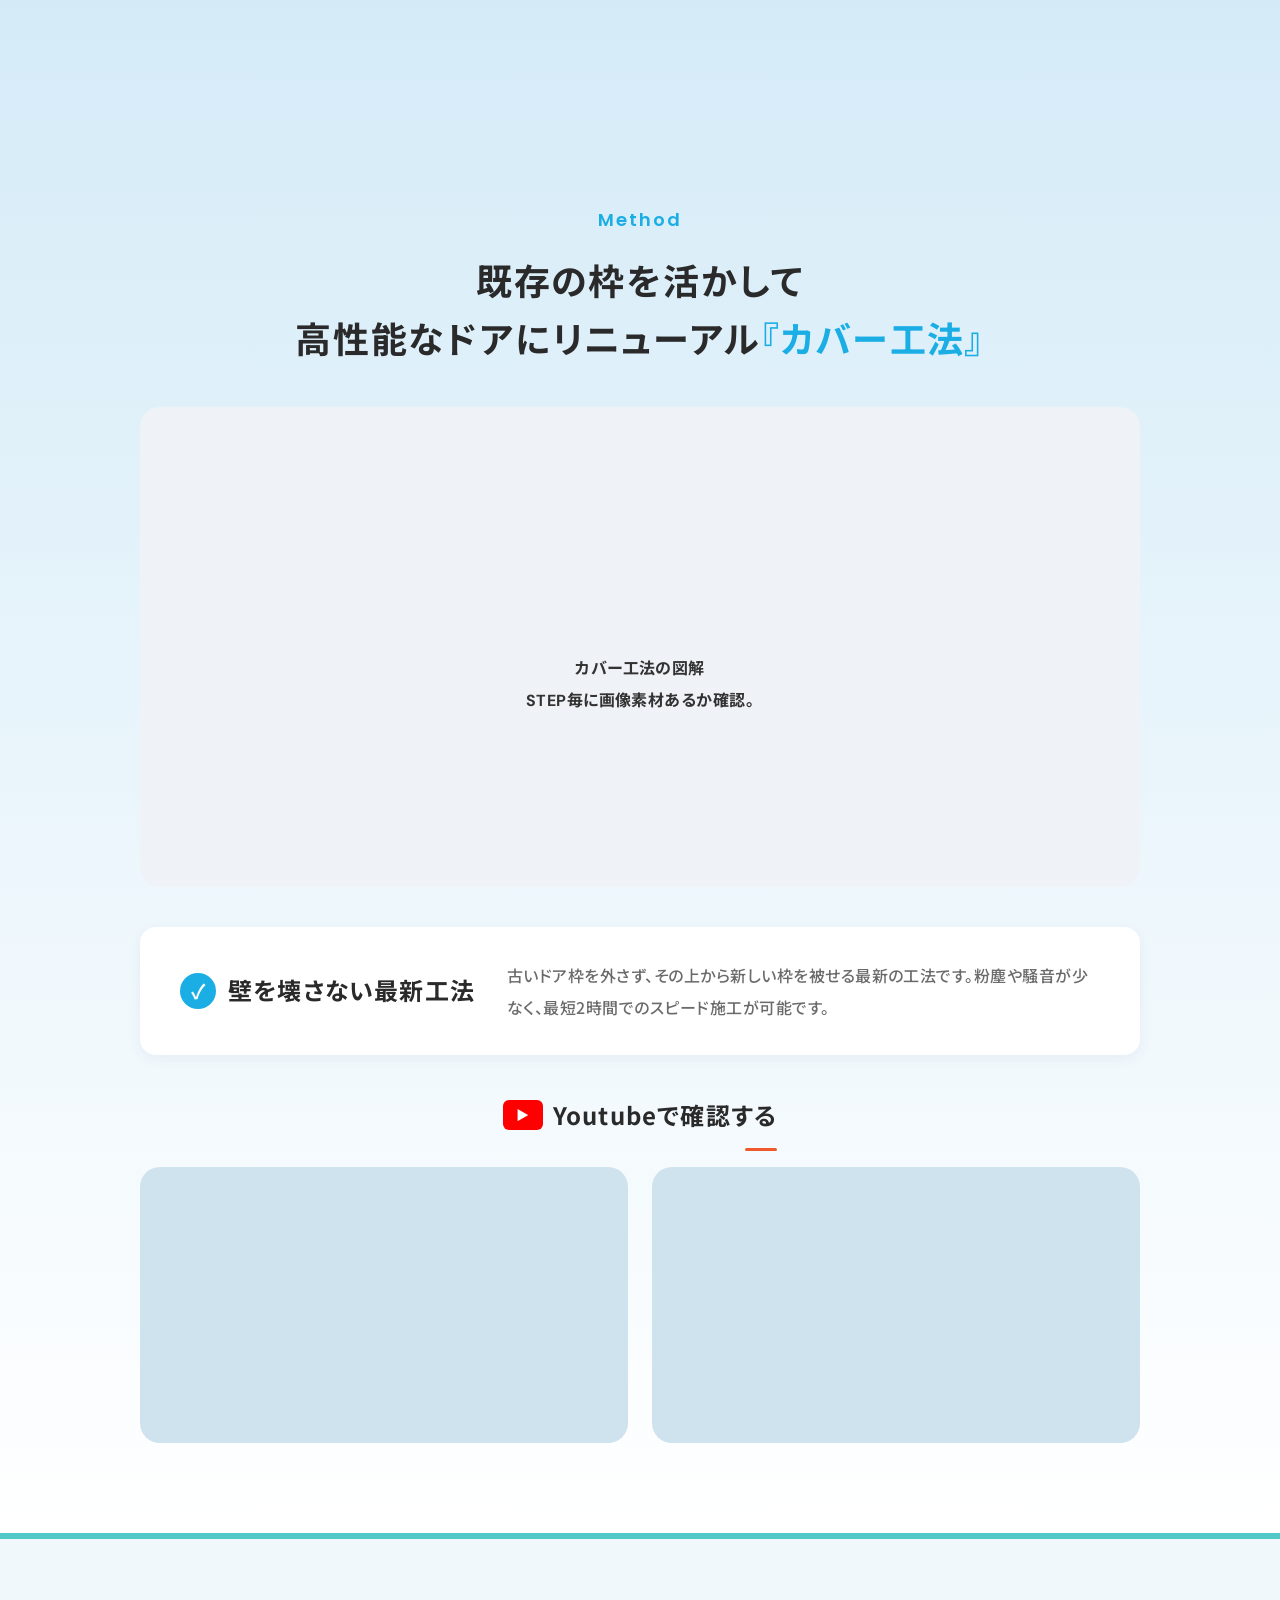
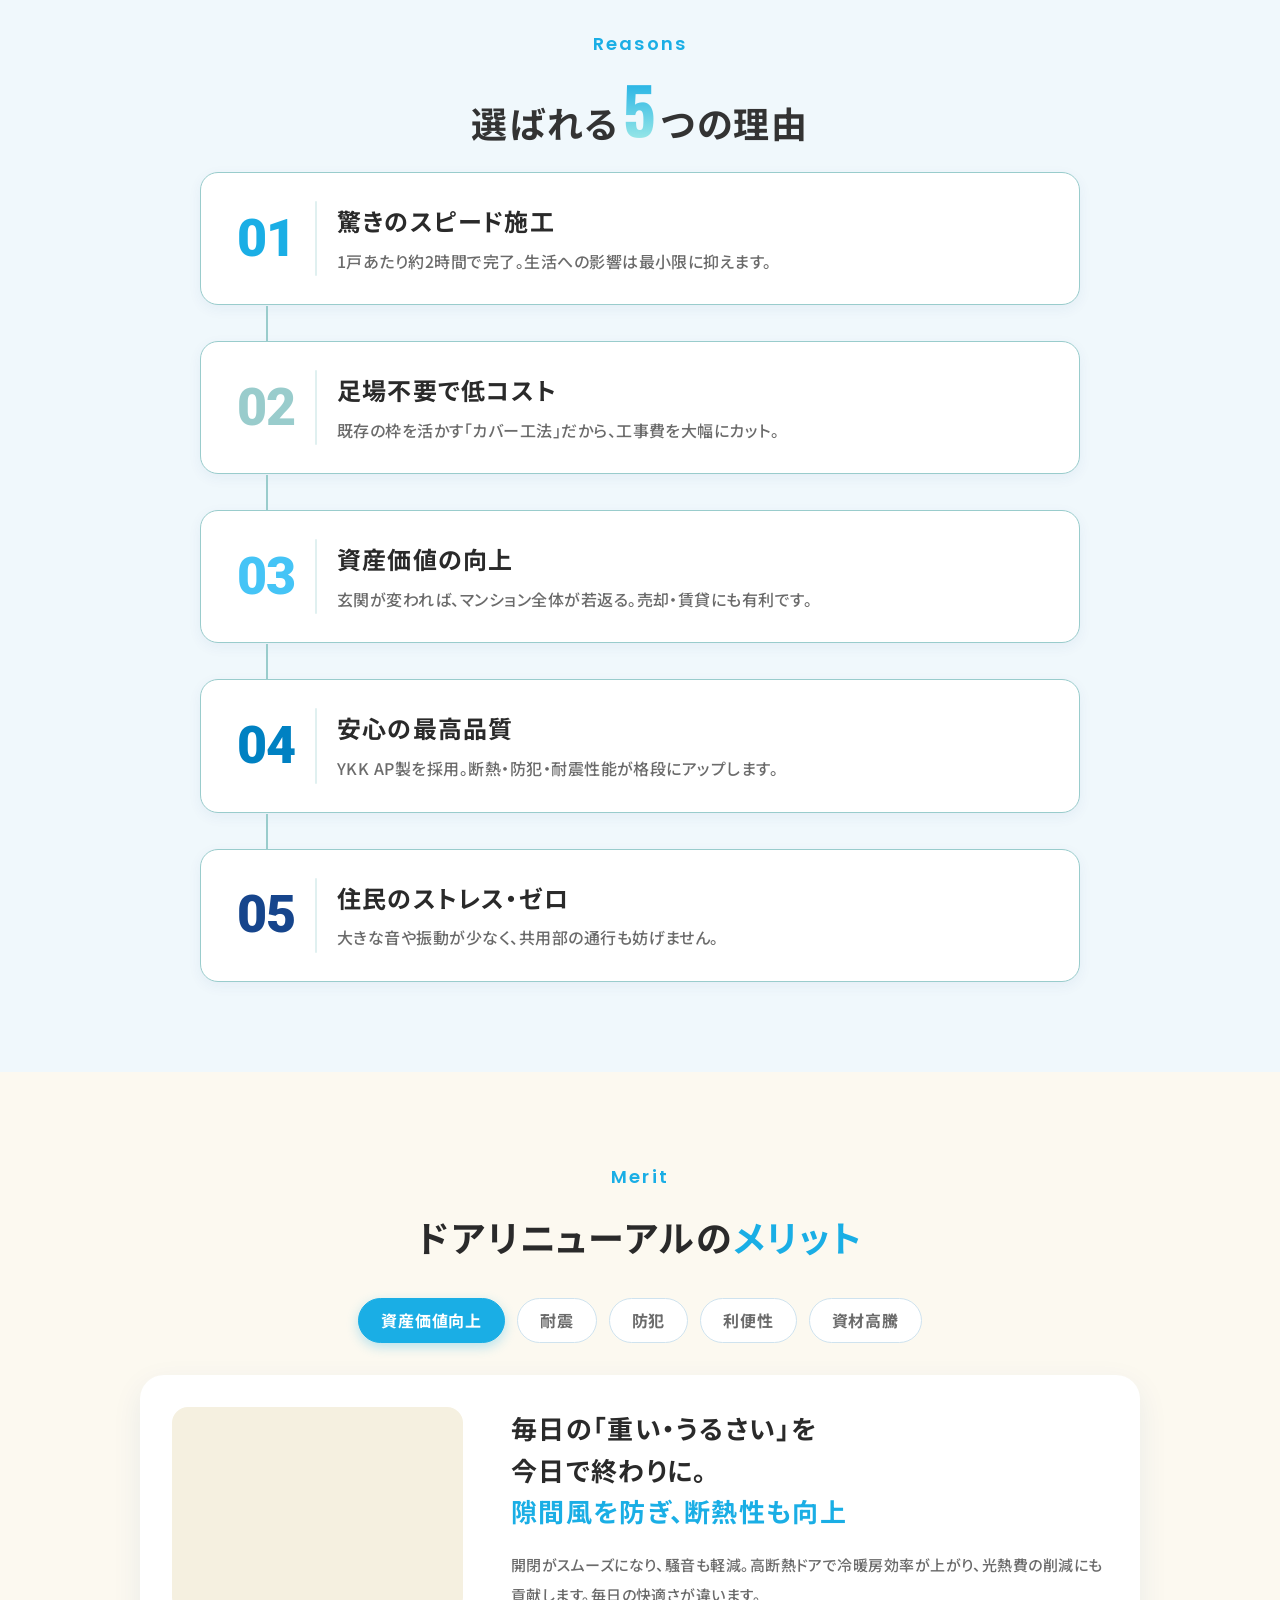
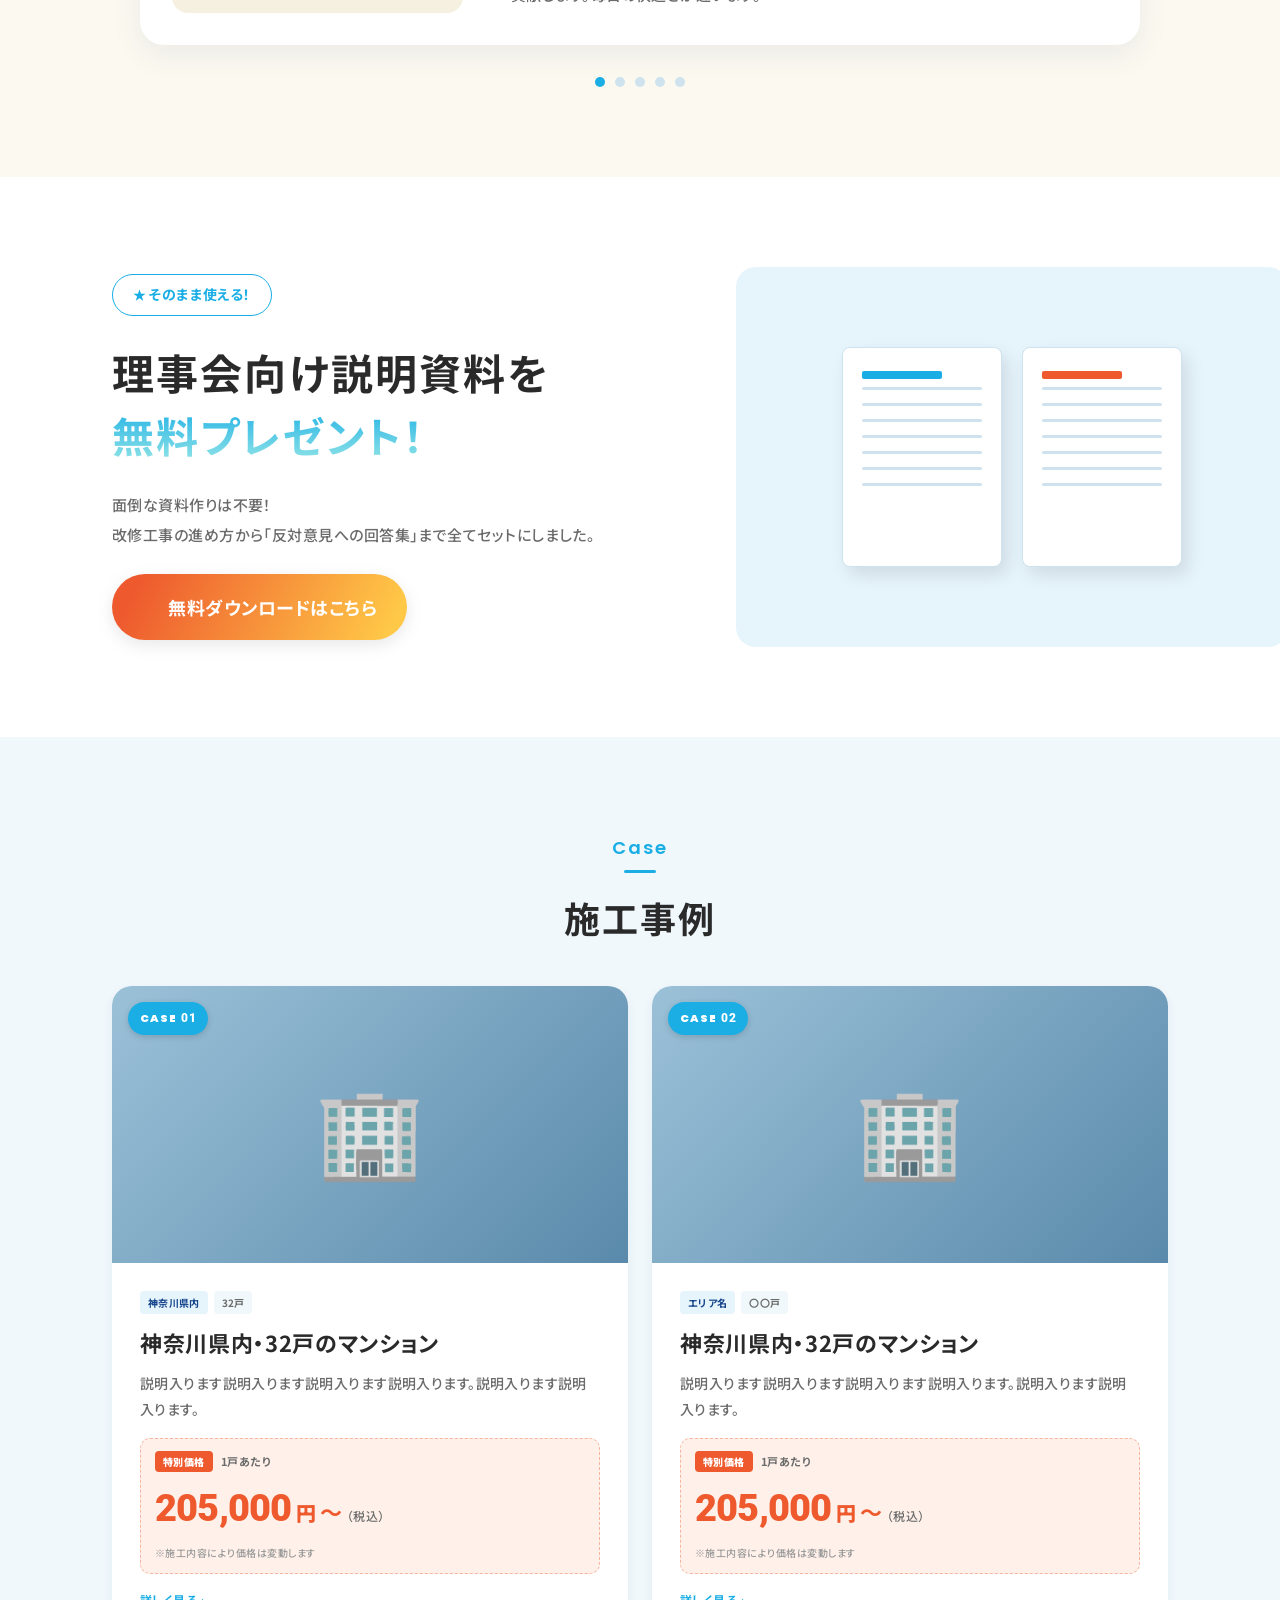
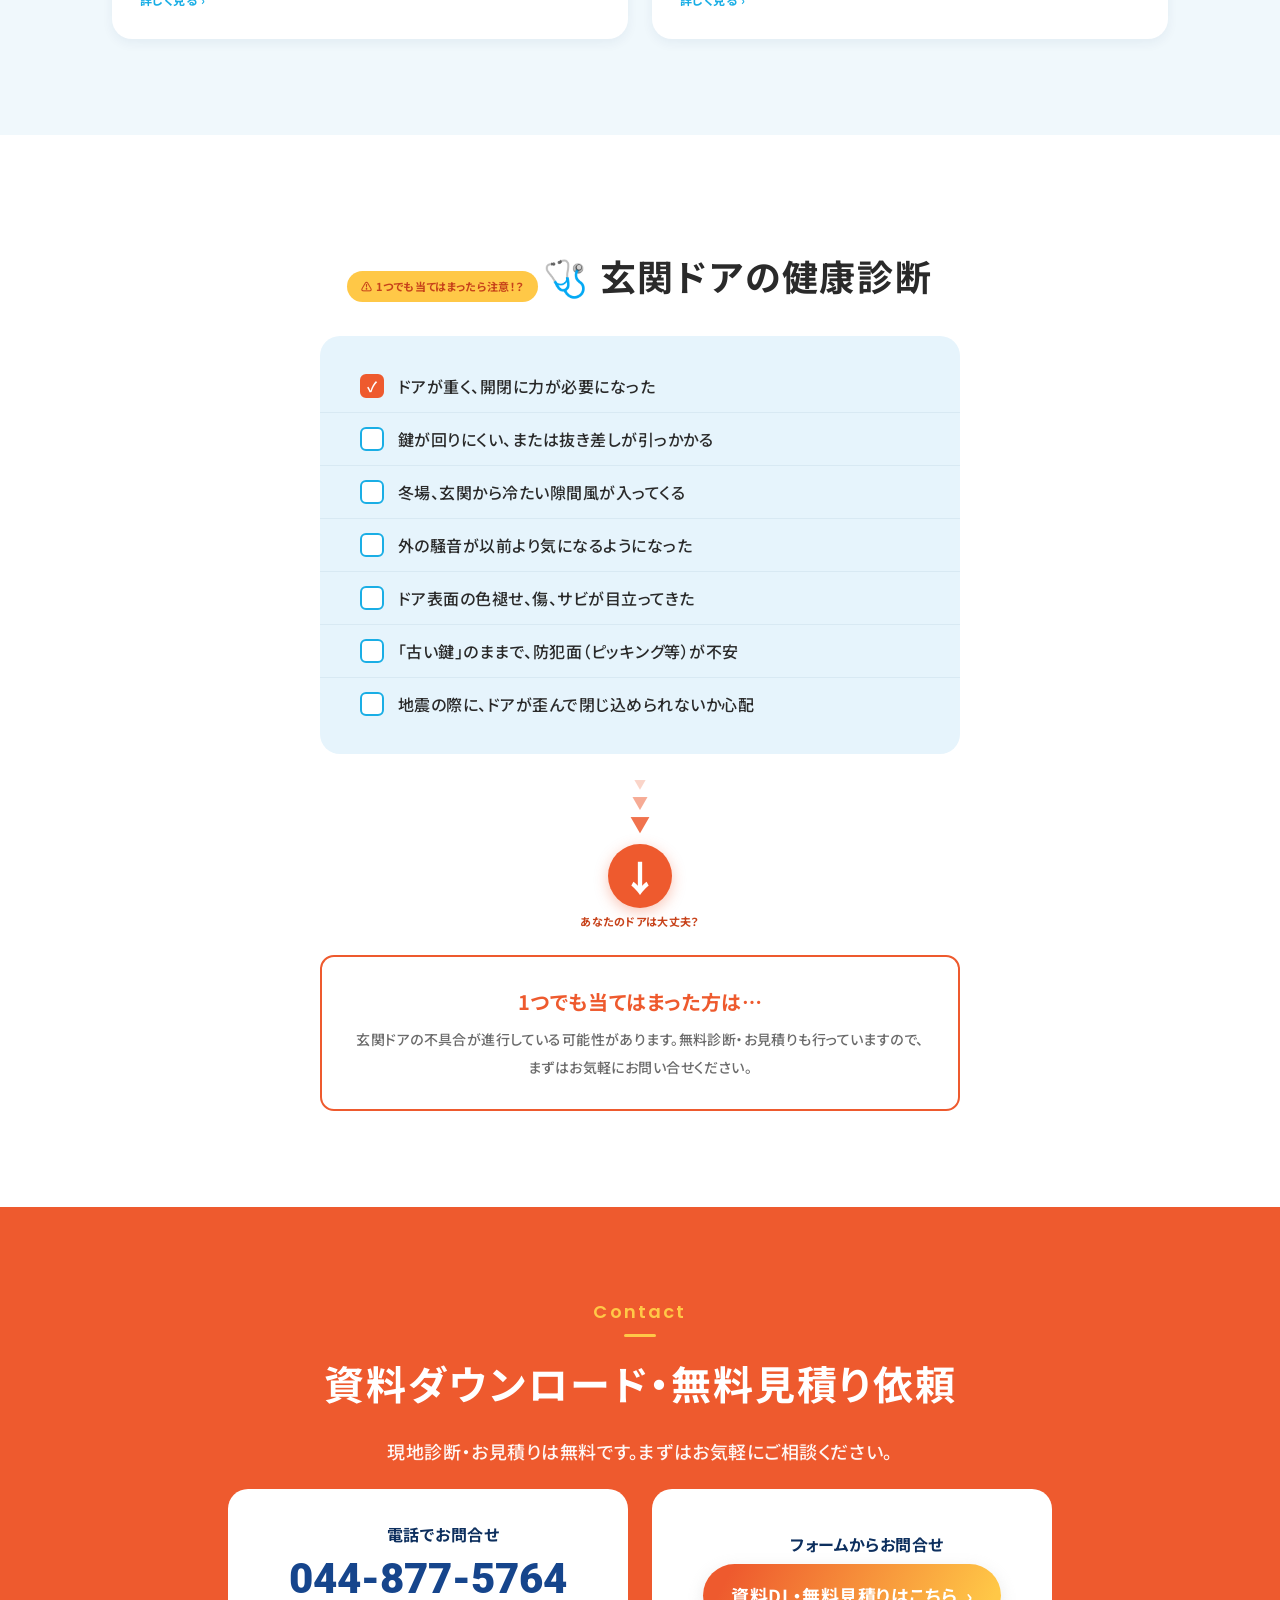
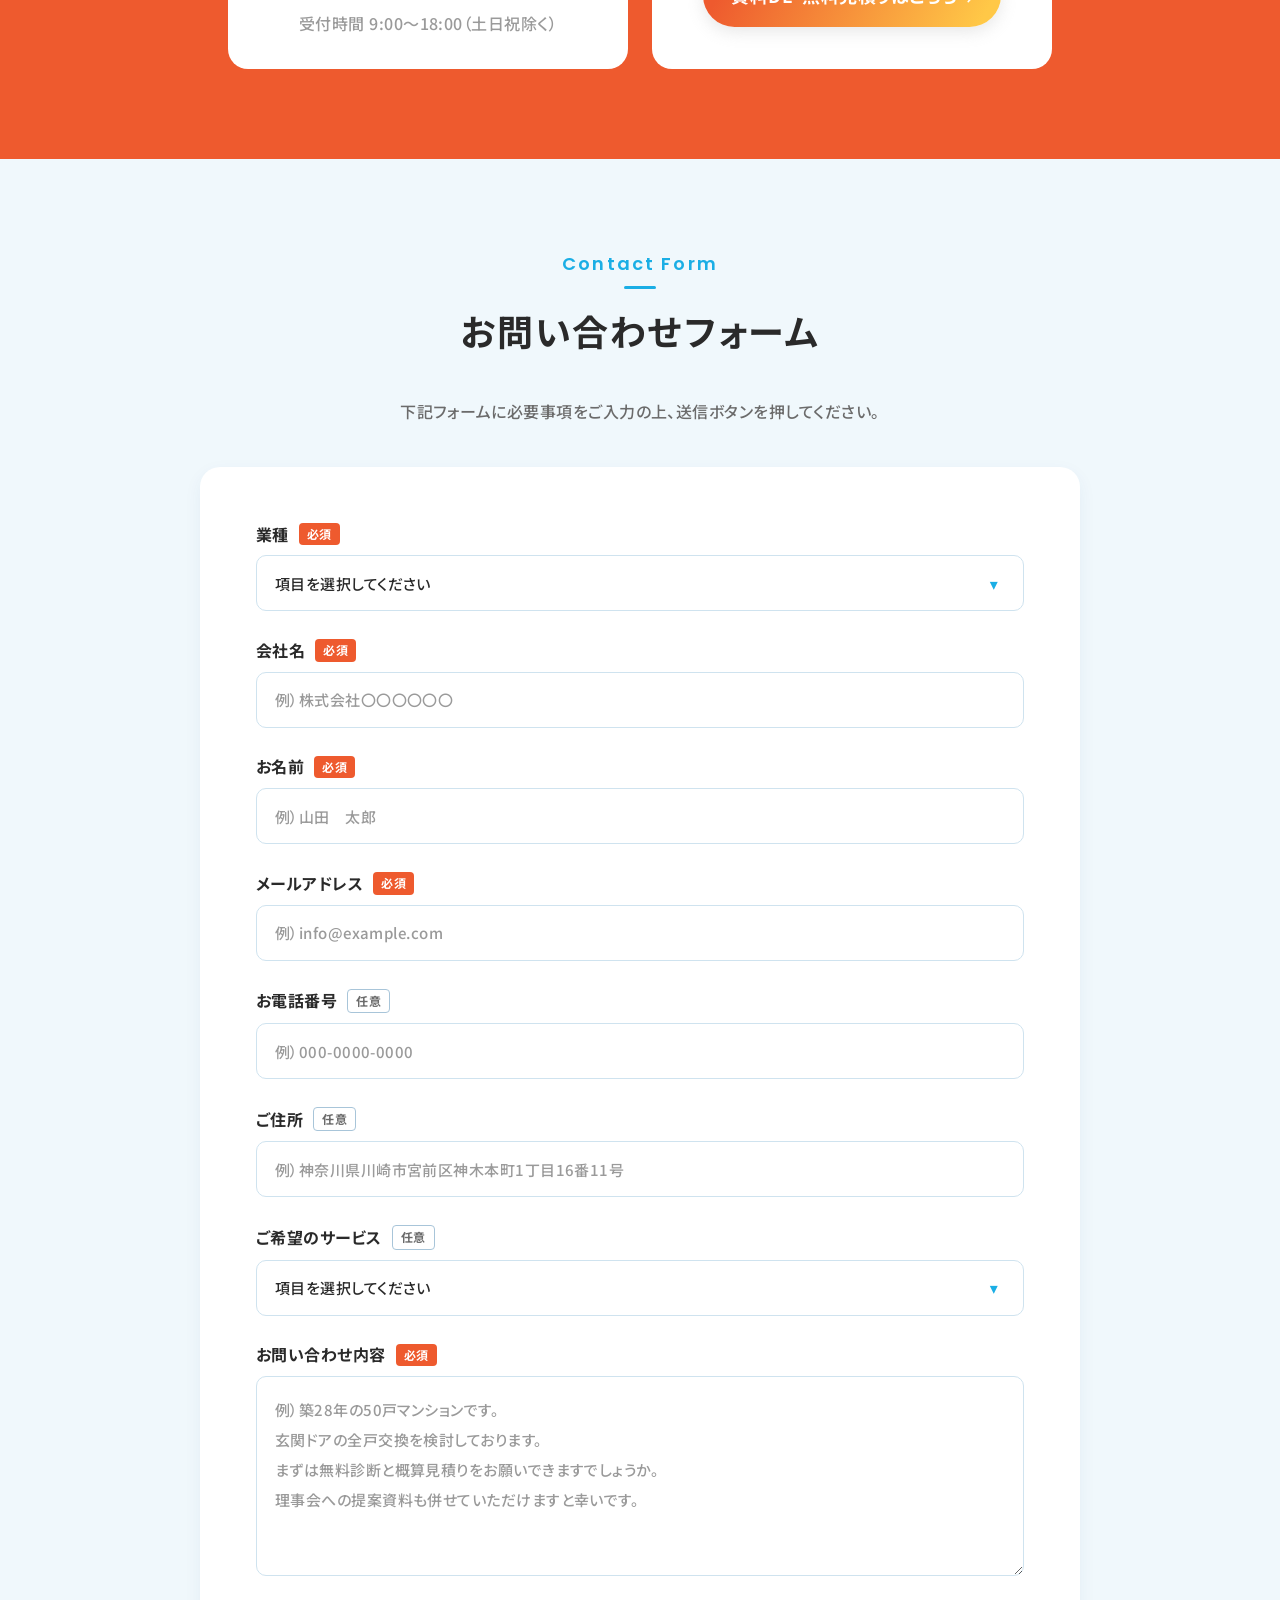
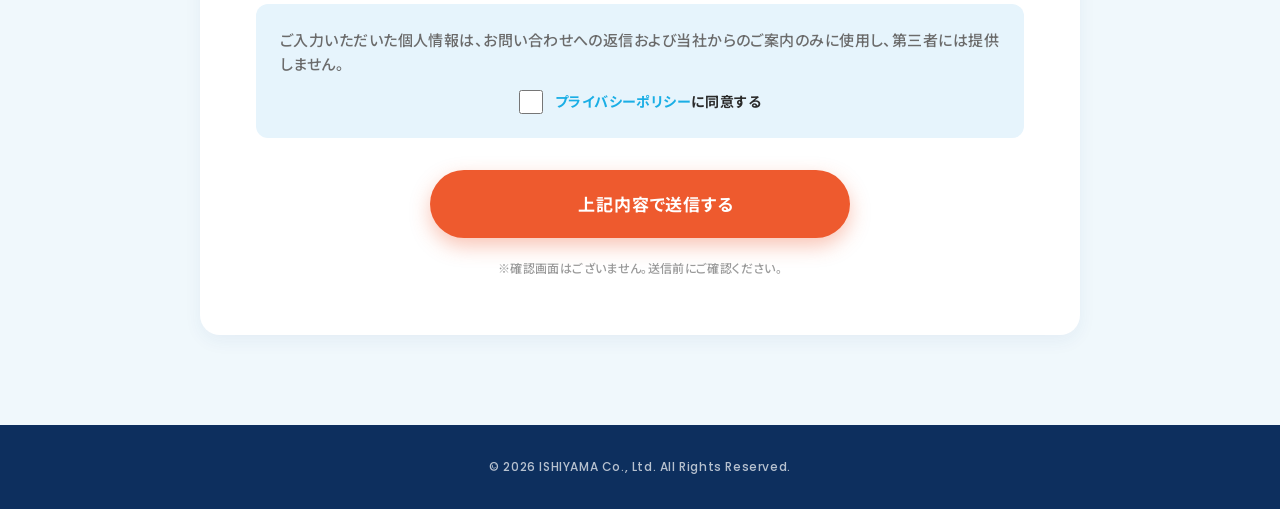
==== commit 5537d692: "fix(ishiyama-lp): 05_RijiKai exact Figma values 05_RijiKai (1406:3383): - section: bg #fff / padding" ====
--- a/ishiyama-lp/index-inline.html
+++ b/ishiyama-lp/index-inline.html
@@ -1082,63 +1082,159 @@
 }
 
 /* =========================================================
-   05 RIJIKAI
-   ========================================================= */
+   05 RIJIKAI — Figma実値 (1406:3383)
+   ─────────────────────────────────────────────
+   - section bg #fff / padding 90px 112px
+   - inner 1216w / 2-col gap 64
+   - left 560w: ribbon + heading 42px (gradient text 無料プレゼント) +
+                lead + gradient CTA
+   - right 552w x 380h: bg #e6f4fc / radius 20 / 2 docs 160x220
+   ────────────────────────────────────── */
 .lp-rijikai {
-  background: var(--lp-c-white);
+  background: #fff;
+  padding: 56px 20px;
+}
+.lp-rijikai__inner {
+  display: flex;
+  flex-direction: column;
+  gap: 32px;
+  align-items: center;
+  width: 100%;
+  max-width: 1216px;
+  margin: 0 auto;
+}
+.lp-rijikai__copy {
+  display: flex;
+  flex-direction: column;
+  gap: 20px;
+  align-items: center;
   text-align: center;
-}
+  width: 100%;
+}
+
+/* Outline ribbon ('そのまま使える！') */
 .lp-rijikai__ribbon {
-  display: inline-block;
-  background: var(--lp-c-accent);
-  color: var(--lp-c-orange-d);
-  font-size: 12px;
-  font-weight: 700;
-  padding: 6px 16px;
+  display: inline-flex;
+  align-items: center;
+  gap: 3px;
+  padding: 8px 20px;
+  border: 1px solid #1aaee5;
   border-radius: 999px;
-  letter-spacing: 0.03em;
-}
+  color: #1aaee5;
+  font-family: var(--lp-ff-jp);
+  font-weight: 700;
+  font-size: 14px;
+  letter-spacing: 0.03em;
+}
+.lp-rijikai__star {
+  font-size: 13px;
+  letter-spacing: 0.03em;
+}
+
+/* Heading: 42px Bold with gradient text on '無料プレゼント！' */
 .lp-rijikai__title {
-  margin-top: 16px;
-}
+  font-family: var(--lp-ff-jp);
+  font-weight: 700;
+  font-size: 26px;
+  line-height: 1.5;
+  letter-spacing: 0.05em;
+  color: #2a2a2a;
+  margin: 0;
+  display: flex;
+  flex-direction: column;
+  align-items: center;
+}
+.lp-rijikai__hl {
+  background: linear-gradient(180deg, #1aaee5 0%, #98e7e7 100%);
+  -webkit-background-clip: text;
+  background-clip: text;
+  -webkit-text-fill-color: transparent;
+  color: transparent;
+}
+
+/* Lead text */
+.lp-rijikai__lead {
+  font-family: var(--lp-ff-jp);
+  font-weight: 500;
+  font-size: 14px;
+  line-height: 2;
+  letter-spacing: 0.03em;
+  color: #6b6b6b;
+  margin: 0;
+}
+
+/* CTA button (Figma実値: linear-gradient 116.15deg + drop-shadow) */
+.lp-btn--rijikai {
+  display: inline-flex;
+  align-items: center;
+  justify-content: center;
+  gap: 8px;
+  padding: 16px 28px;
+  border-radius: 999px;
+  background: linear-gradient(116.15deg, #ee5a2e 9.37%, #ffc847 93.27%);
+  color: #fff;
+  font-family: var(--lp-ff-jp);
+  font-weight: 700;
+  font-size: 16px;
+  letter-spacing: 0.03em;
+  filter: drop-shadow(0 5px 8px rgba(204, 204, 204, 0.45));
+  text-decoration: none;
+  max-width: 335px;
+  width: 100%;
+}
+.lp-btn--rijikai .lp-icon { width: 18px; height: 18px; }
+
+/* ── Right side: 2 doc visual ───────────────── */
 .lp-rijikai__visual {
-  margin: 20px auto 0;
-  background: var(--lp-c-bg-blue);
-  border-radius: var(--lp-radius);
-  padding: 24px 20px;
+  background: #e6f4fc;
+  border-radius: 20px;
+  width: 100%;
+  height: 280px;
   display: flex;
   justify-content: center;
-  gap: 12px;
+  align-items: center;
+  gap: 20px;
 }
 .lp-rijikai__doc {
-  width: 110px; height: 150px;
-  background: var(--lp-c-white);
-  border: 1px solid var(--lp-c-border);
+  width: 130px;
+  height: 200px;
+  background: #fff;
+  border: 1px solid #cfe3ef;
   border-radius: 8px;
-  box-shadow: 4px 6px 12px rgba(0,0,0,0.1);
+  box-shadow: 6px 8px 18px 0 rgba(0, 0, 0, 0.1);
   position: relative;
-}
-.lp-rijikai__doc::before,
+  flex-shrink: 0;
+}
+/* Top accent bar */
+.lp-rijikai__doc::before {
+  content: "";
+  position: absolute;
+  left: 19px;
+  top: 23px;
+  width: 60px;
+  height: 8px;
+  border-radius: 2px;
+}
+.lp-rijikai__doc--blue::before   { background: #1aaee5; }
+.lp-rijikai__doc--orange::before { background: #ee5a2e; }
+/* 7 lines below (using box-shadow stack on ::after) */
 .lp-rijikai__doc::after {
   content: "";
   position: absolute;
-  left: 15px; right: 15px;
+  left: 19px;
+  top: 39px;
+  width: 90px;
   height: 3px;
-  background: var(--lp-c-border);
+  background: #cfe3ef;
   border-radius: 2px;
-}
-.lp-rijikai__doc::before { top: 15px; height: 6px; background: var(--lp-c-saxblue); width: 60px; }
-.lp-rijikai__doc:nth-child(2)::before { background: var(--lp-c-orange); }
-.lp-rijikai__doc::after { top: 30px; box-shadow: 0 14px 0 var(--lp-c-border), 0 28px 0 var(--lp-c-border), 0 42px 0 var(--lp-c-border), 0 56px 0 var(--lp-c-border); }
-.lp-rijikai__lead {
-  margin-top: 16px;
-  font-size: 13px;
-  font-weight: 500;
-  line-height: 2;
-  color: var(--lp-c-text-sub);
-  letter-spacing: 0.03em;
-}
-.lp-rijikai .lp-btn { margin-top: 20px; }
+  box-shadow:
+    0 16px 0 #cfe3ef,
+    0 32px 0 #cfe3ef,
+    0 48px 0 #cfe3ef,
+    0 64px 0 #cfe3ef,
+    0 80px 0 #cfe3ef,
+    0 96px 0 #cfe3ef;
+}
 
 /* =========================================================
    06 CASES
@@ -2186,48 +2282,46 @@
   .lp-merits__copytitle { font-size: 26px; letter-spacing: 0.05em; }
   .lp-merits__body { font-size: 15px; letter-spacing: 0.03em; }
 
-  /* ----- 05 RIJIKAI ----- */
-  .lp-rijikai {
-    padding: 96px 112px;
-  }
+  /* ----- 05 RIJIKAI — Figma実値 (PC 1440) ----- */
+  .lp-rijikai { padding: 90px 112px; }
   .lp-rijikai__inner {
-    max-width: 1216px;
-    margin: 0 auto;
-    display: grid;
-    grid-template-columns: 560px 1fr;
+    flex-direction: row;
+    align-items: center;
     gap: 64px;
-    align-items: center;
+  }
+  .lp-rijikai__copy {
+    width: 560px;
+    flex-shrink: 0;
+    align-items: flex-start;
     text-align: left;
-  }
-  /* Wrap rijikai content via stylistic grouping */
-  .lp-rijikai > * { grid-column: 1; }
+    gap: 24px;
+  }
+  .lp-rijikai__title {
+    font-size: 42px;
+    line-height: 1.5;
+    letter-spacing: 0.05em;
+    align-items: flex-start;
+    width: 100%;
+  }
+  .lp-rijikai__lead {
+    font-size: 15px;
+    letter-spacing: 0.03em;
+  }
+  .lp-btn--rijikai {
+    width: auto;
+    max-width: none;
+    padding: 18px 30px;
+    font-size: 18px;
+    letter-spacing: 0.03em;
+  }
   .lp-rijikai__visual {
-    grid-column: 2; grid-row: 1 / span 5;
-    margin: 0;
-    padding: 40px;
-    background: var(--lp-c-bg-blue);
-    aspect-ratio: 552 / 380;
+    width: 552px;
+    height: 380px;
+    flex-shrink: 0;
   }
   .lp-rijikai__doc { width: 160px; height: 220px; }
-  .lp-rijikai__title { font-size: 38px; }
-  .lp-rijikai__lead { font-size: 15px; max-width: 560px; }
-  .lp-rijikai .lp-btn { margin-top: 24px; max-width: 320px; }
-
-  /* When supporting browsers that don't grid (fallback to flow) */
-  @supports (display: grid) {
-    .lp-rijikai {
-      display: grid;
-      grid-template-columns: 1fr;
-      justify-items: center;
-    }
-    .lp-rijikai__ribbon,
-    .lp-rijikai__title,
-    .lp-rijikai__lead,
-    .lp-rijikai > .lp-btn,
-    .lp-rijikai__visual {
-      align-self: start;
-    }
-  }
+  .lp-rijikai__doc::before { width: 80px; }
+  .lp-rijikai__doc::after { width: 120px; }
 
   /* ----- 06 CASES ----- */
   .lp-cases__list {
@@ -2611,26 +2705,33 @@
     </ul>
   </section>
 
-  <!-- ============ 05 RIJIKAI ============ -->
-  <section class="lp-section lp-rijikai" id="rijikai">
-    <p class="lp-rijikai__ribbon">★ そのまま使える！</p>
-    <h2 class="lp-section__title lp-rijikai__title">
-      理事会向け説明資料を<br>無料プレゼント！
-    </h2>
-
-    <div class="lp-rijikai__visual" aria-hidden="true">
-      <span class="lp-rijikai__doc"></span>
-      <span class="lp-rijikai__doc"></span>
+  <!-- ============ 05 RIJIKAI — Figma実値 (1406:3383) ============ -->
+  <section class="lp-rijikai" id="rijikai">
+    <div class="lp-rijikai__inner">
+      <div class="lp-rijikai__copy">
+        <span class="lp-rijikai__ribbon">
+          <span class="lp-rijikai__star" aria-hidden="true">★</span>
+          そのまま使える！
+        </span>
+        <h2 class="lp-rijikai__title">
+          <span>理事会向け説明資料を</span>
+          <span class="lp-rijikai__hl">無料プレゼント！</span>
+        </h2>
+        <p class="lp-rijikai__lead">
+          面倒な資料作りは不要！<br>
+          改修工事の進め方から「反対意見への回答集」まで全てセットにしました。
+        </p>
+        <a href="#contact" class="lp-btn lp-btn--rijikai">
+          <span class="lp-icon" data-icon="download" aria-hidden="true"></span>
+          <span>無料ダウンロードはこちら</span>
+        </a>
+      </div>
+
+      <div class="lp-rijikai__visual" aria-hidden="true">
+        <span class="lp-rijikai__doc lp-rijikai__doc--blue"></span>
+        <span class="lp-rijikai__doc lp-rijikai__doc--orange"></span>
+      </div>
     </div>
-
-    <p class="lp-rijikai__lead">
-      面倒な資料作りは不要！改修工事の進め方から「反対意見への回答集」まで全てセットにしました。
-    </p>
-
-    <a href="#contact" class="lp-btn lp-btn--cta">
-      <span class="lp-icon" data-icon="download" aria-hidden="true"></span>
-      <span>無料ダウンロードはこちら</span>
-    </a>
   </section>
 
   <!-- ============ 06 CASES ============ -->
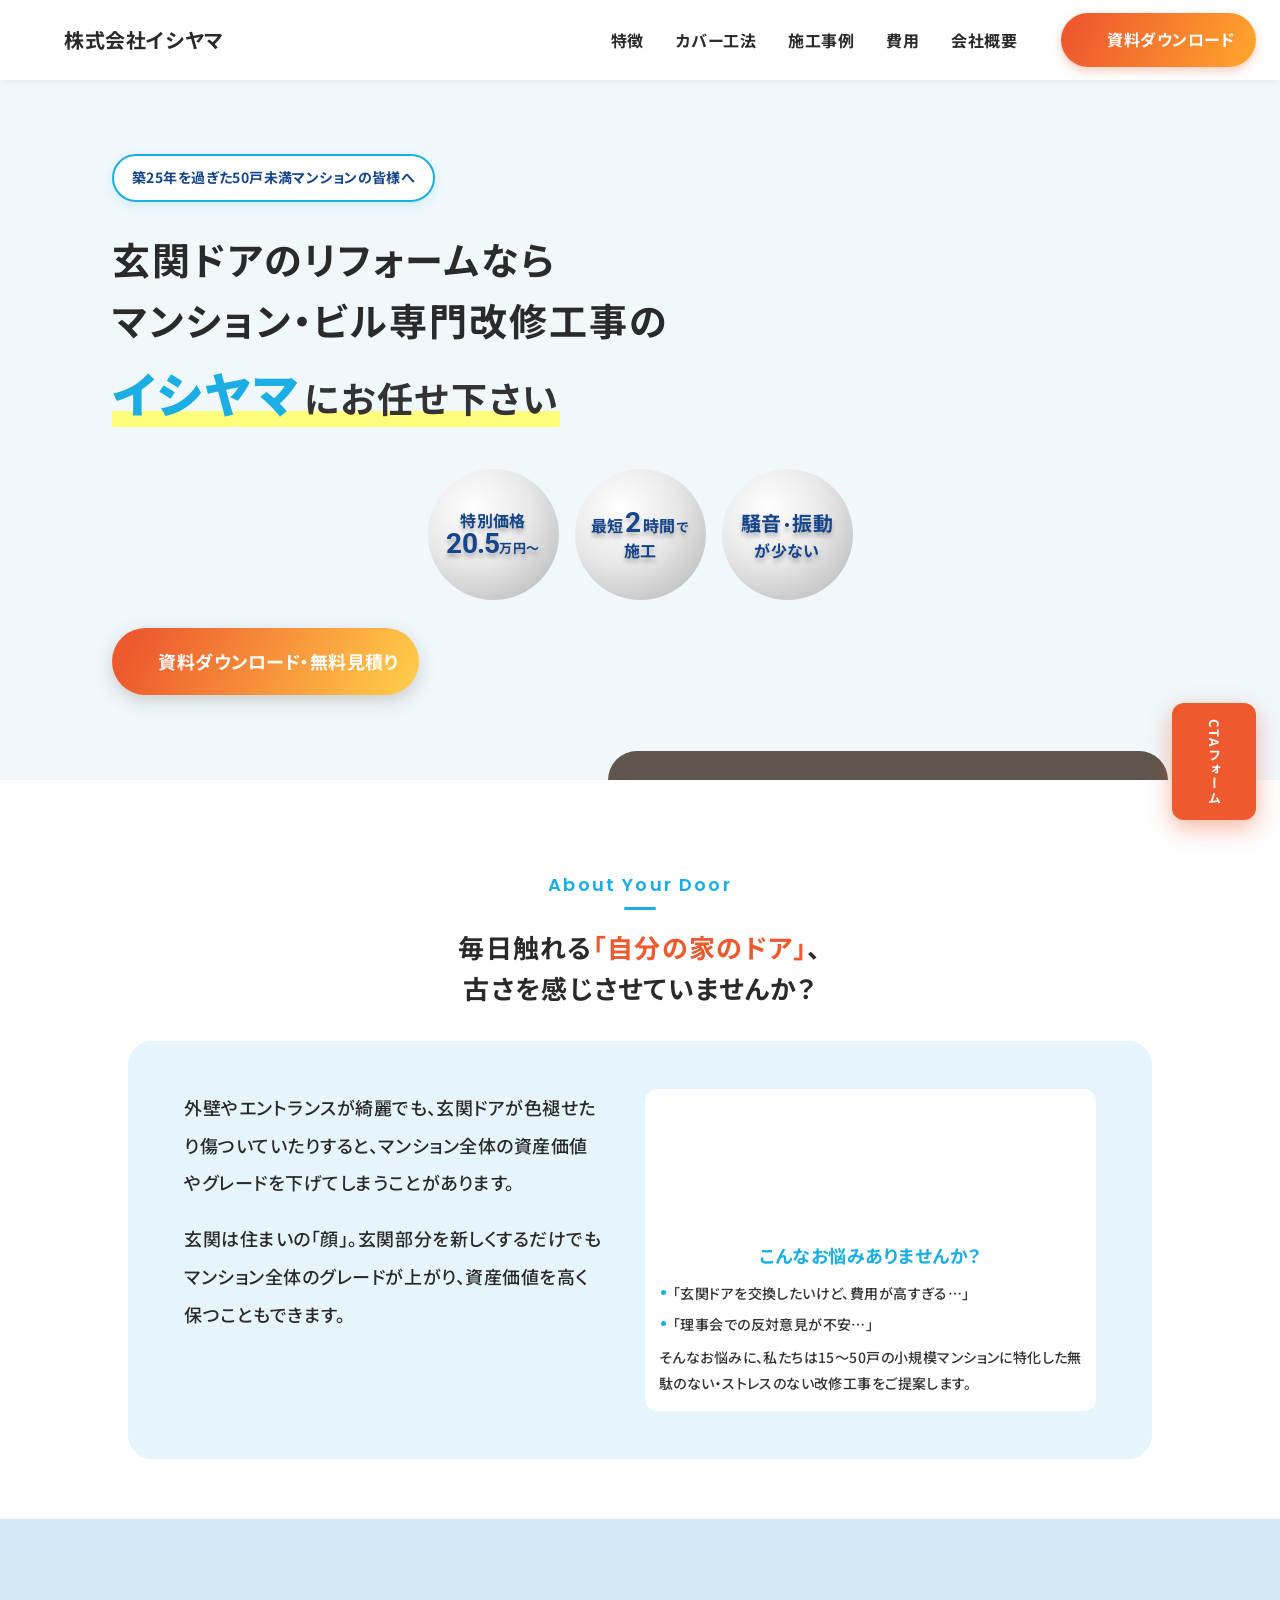
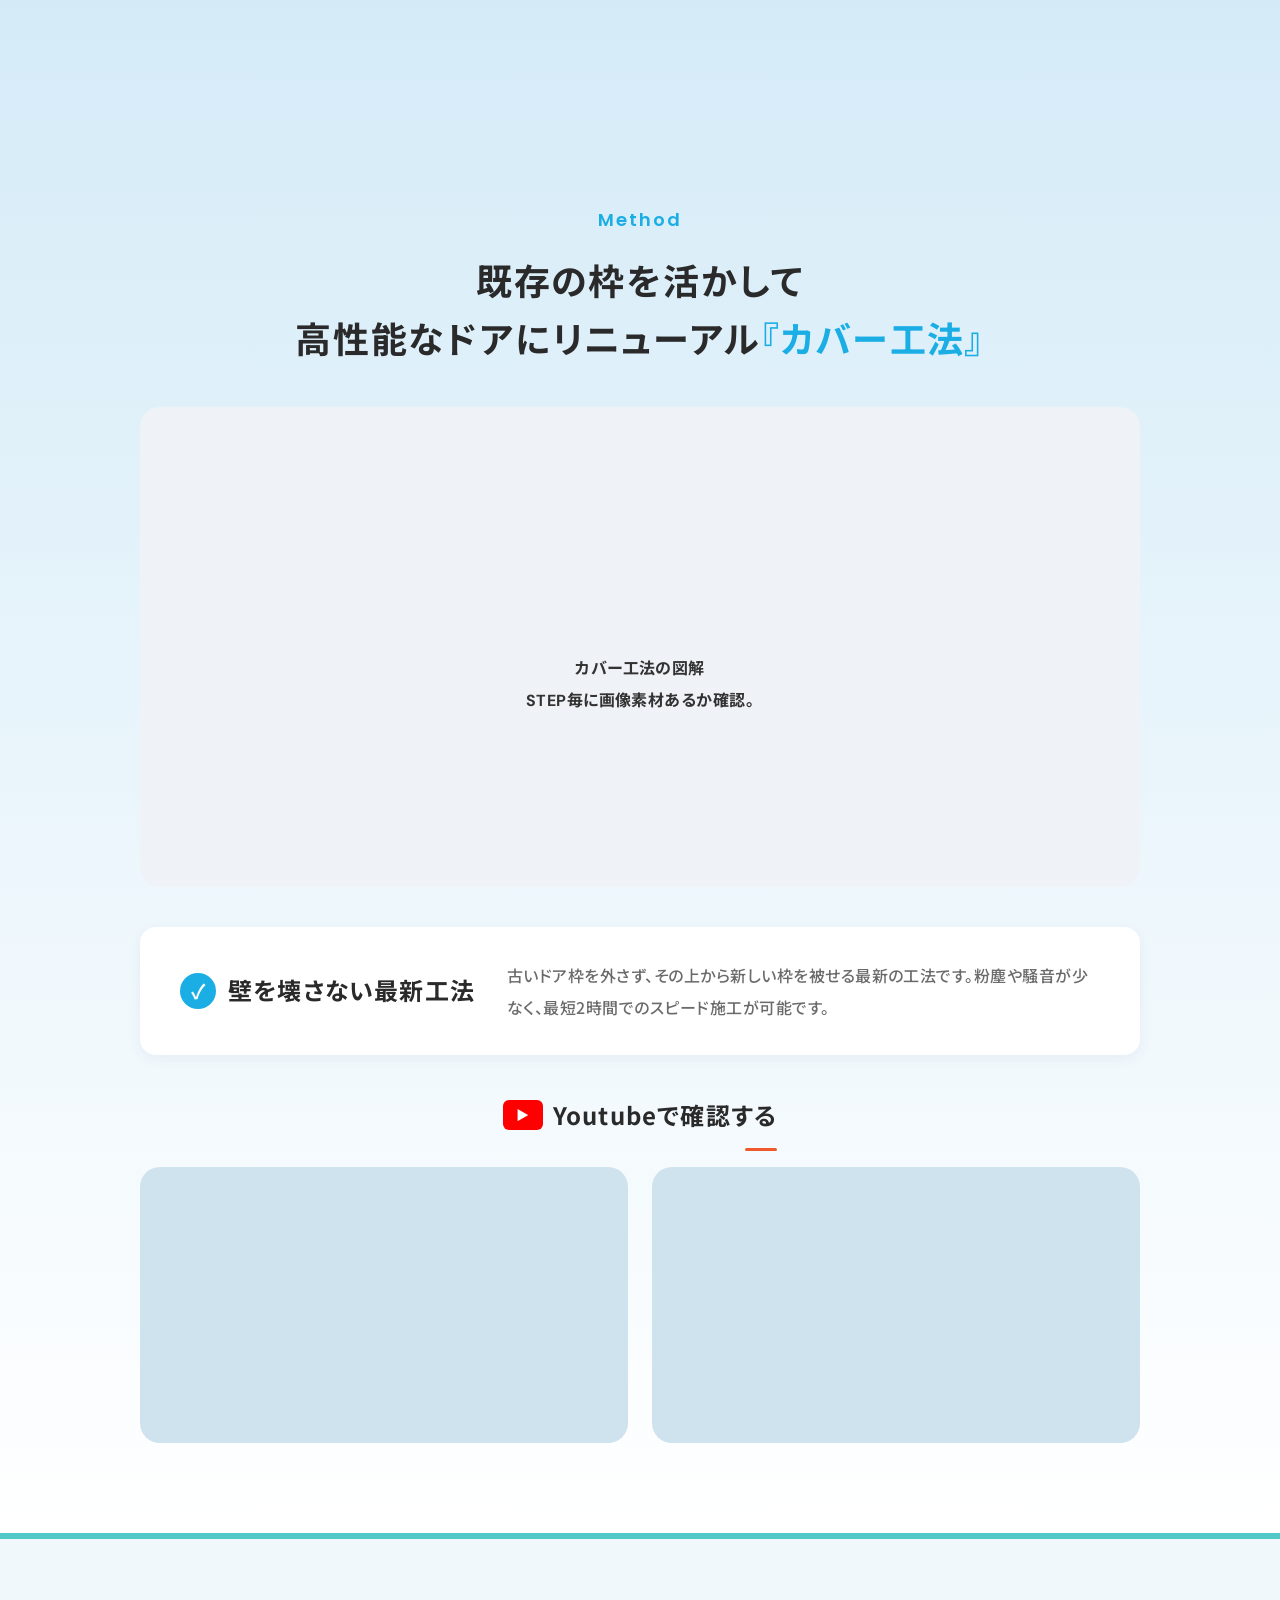
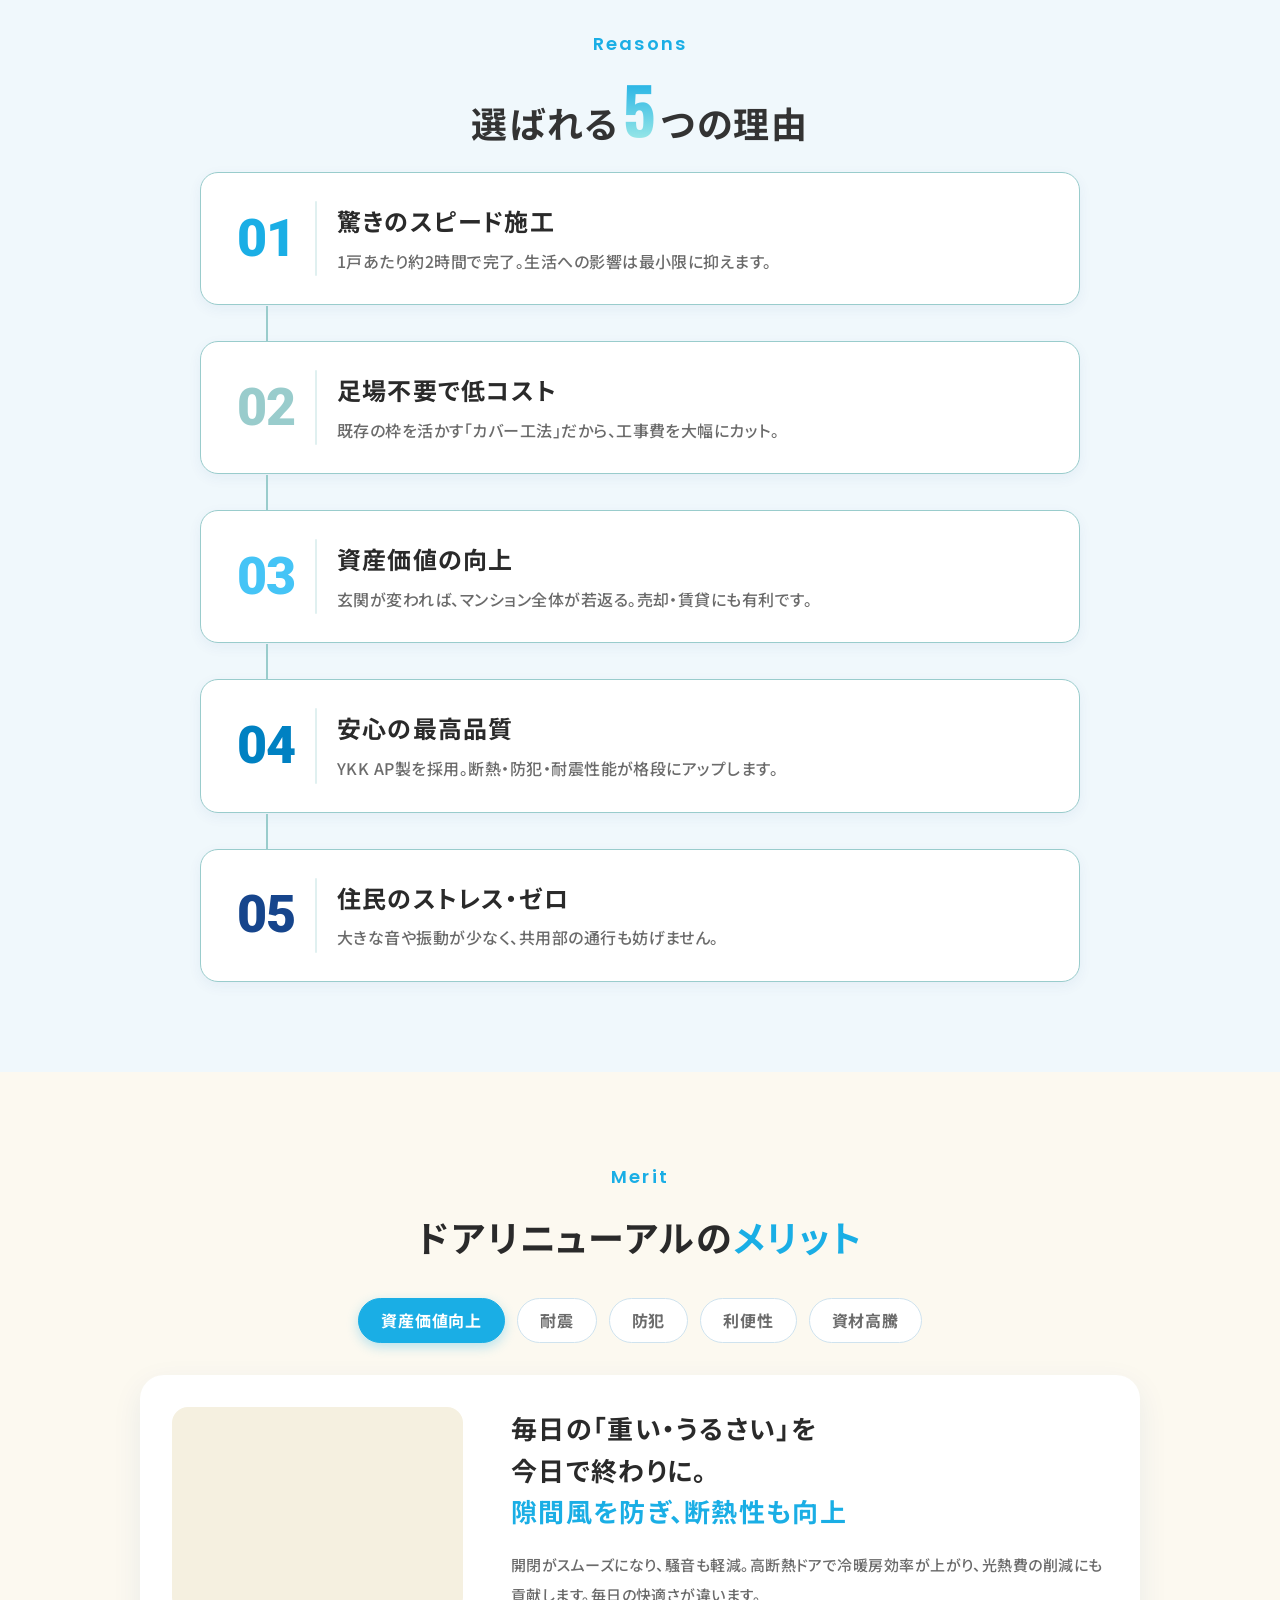
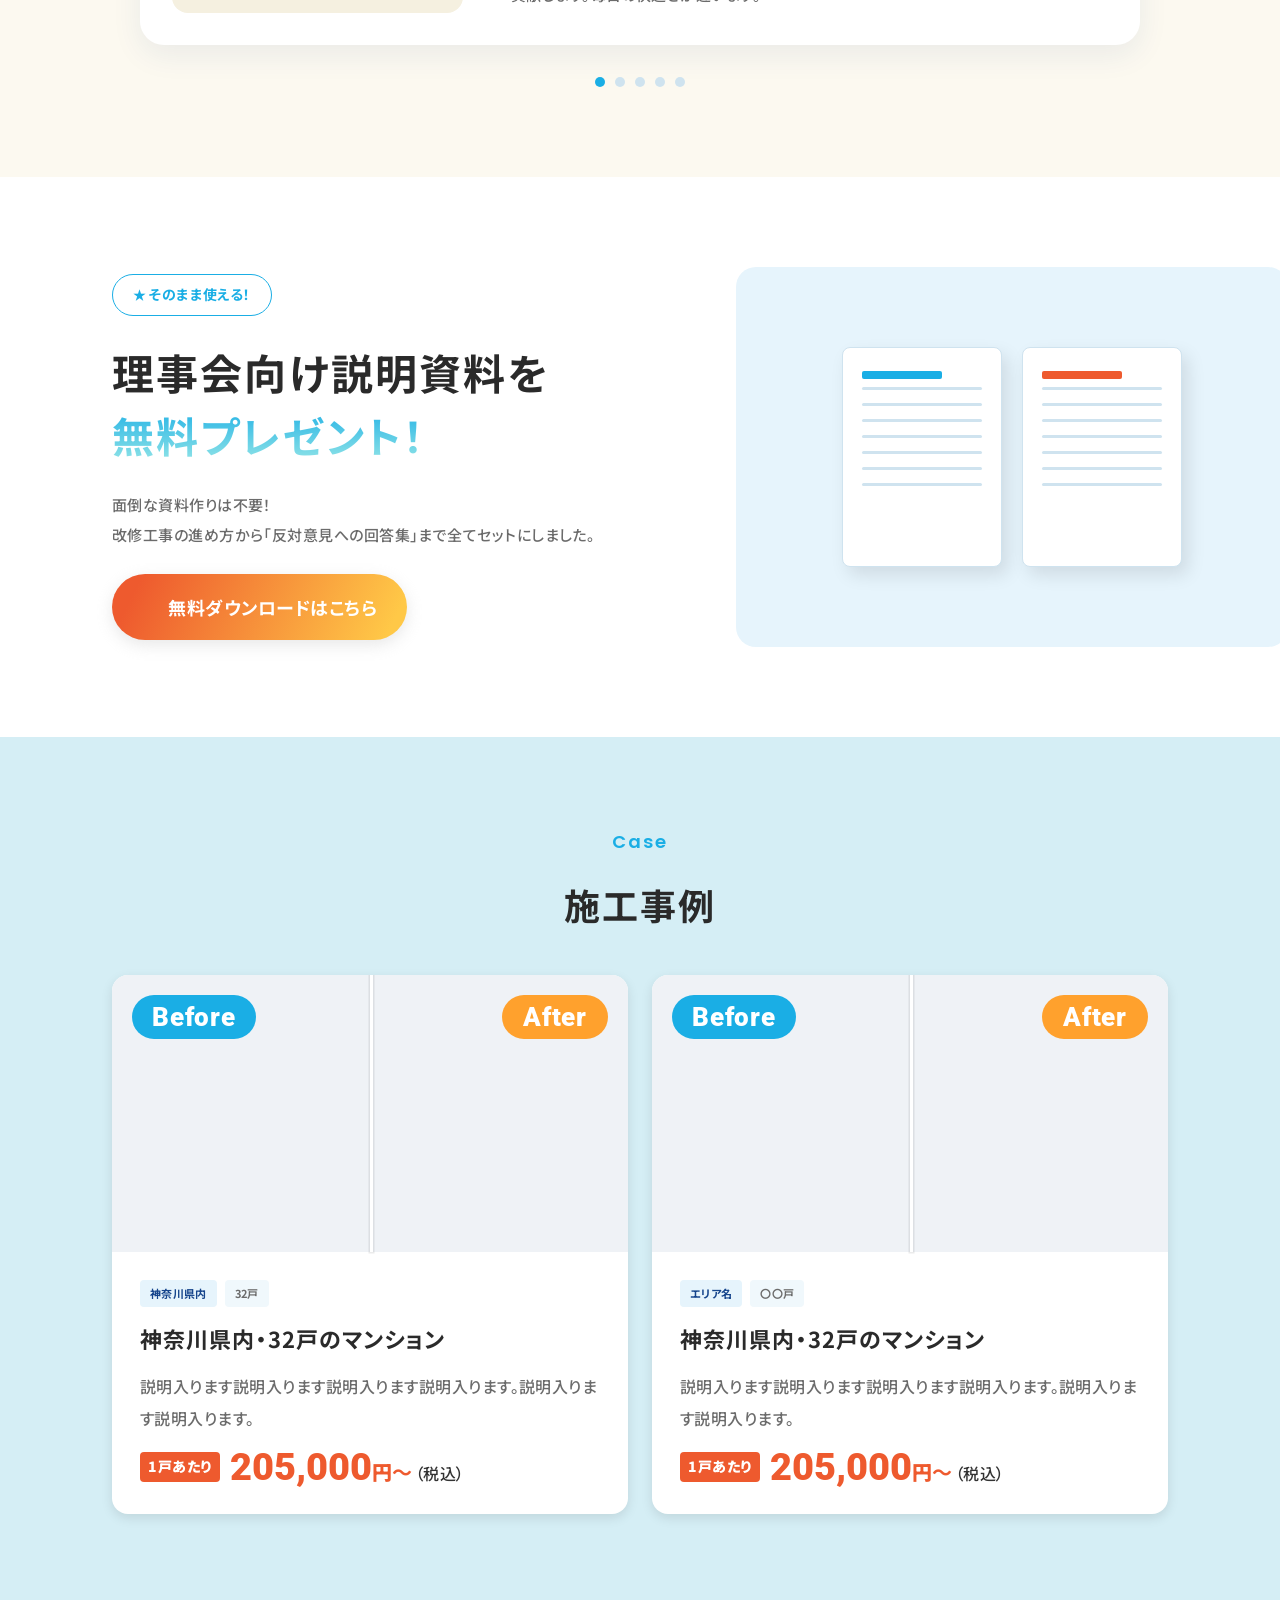
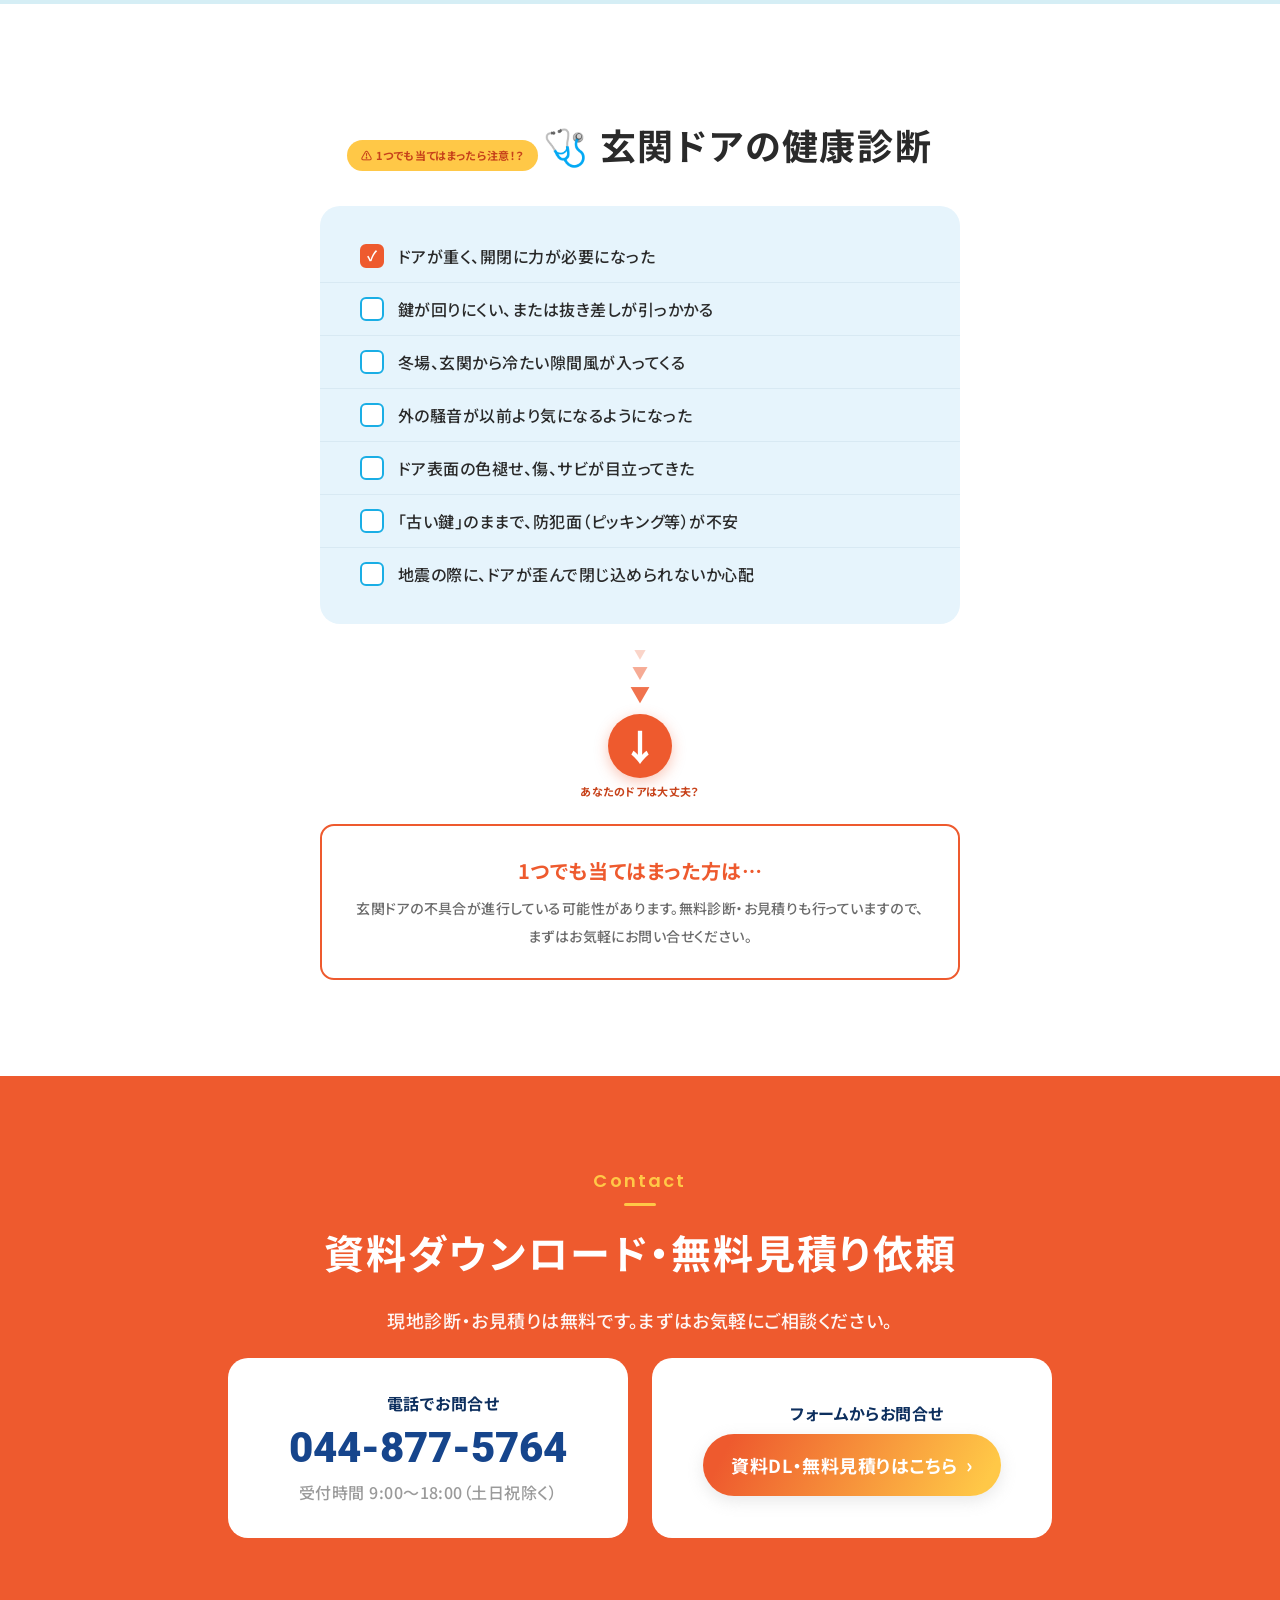
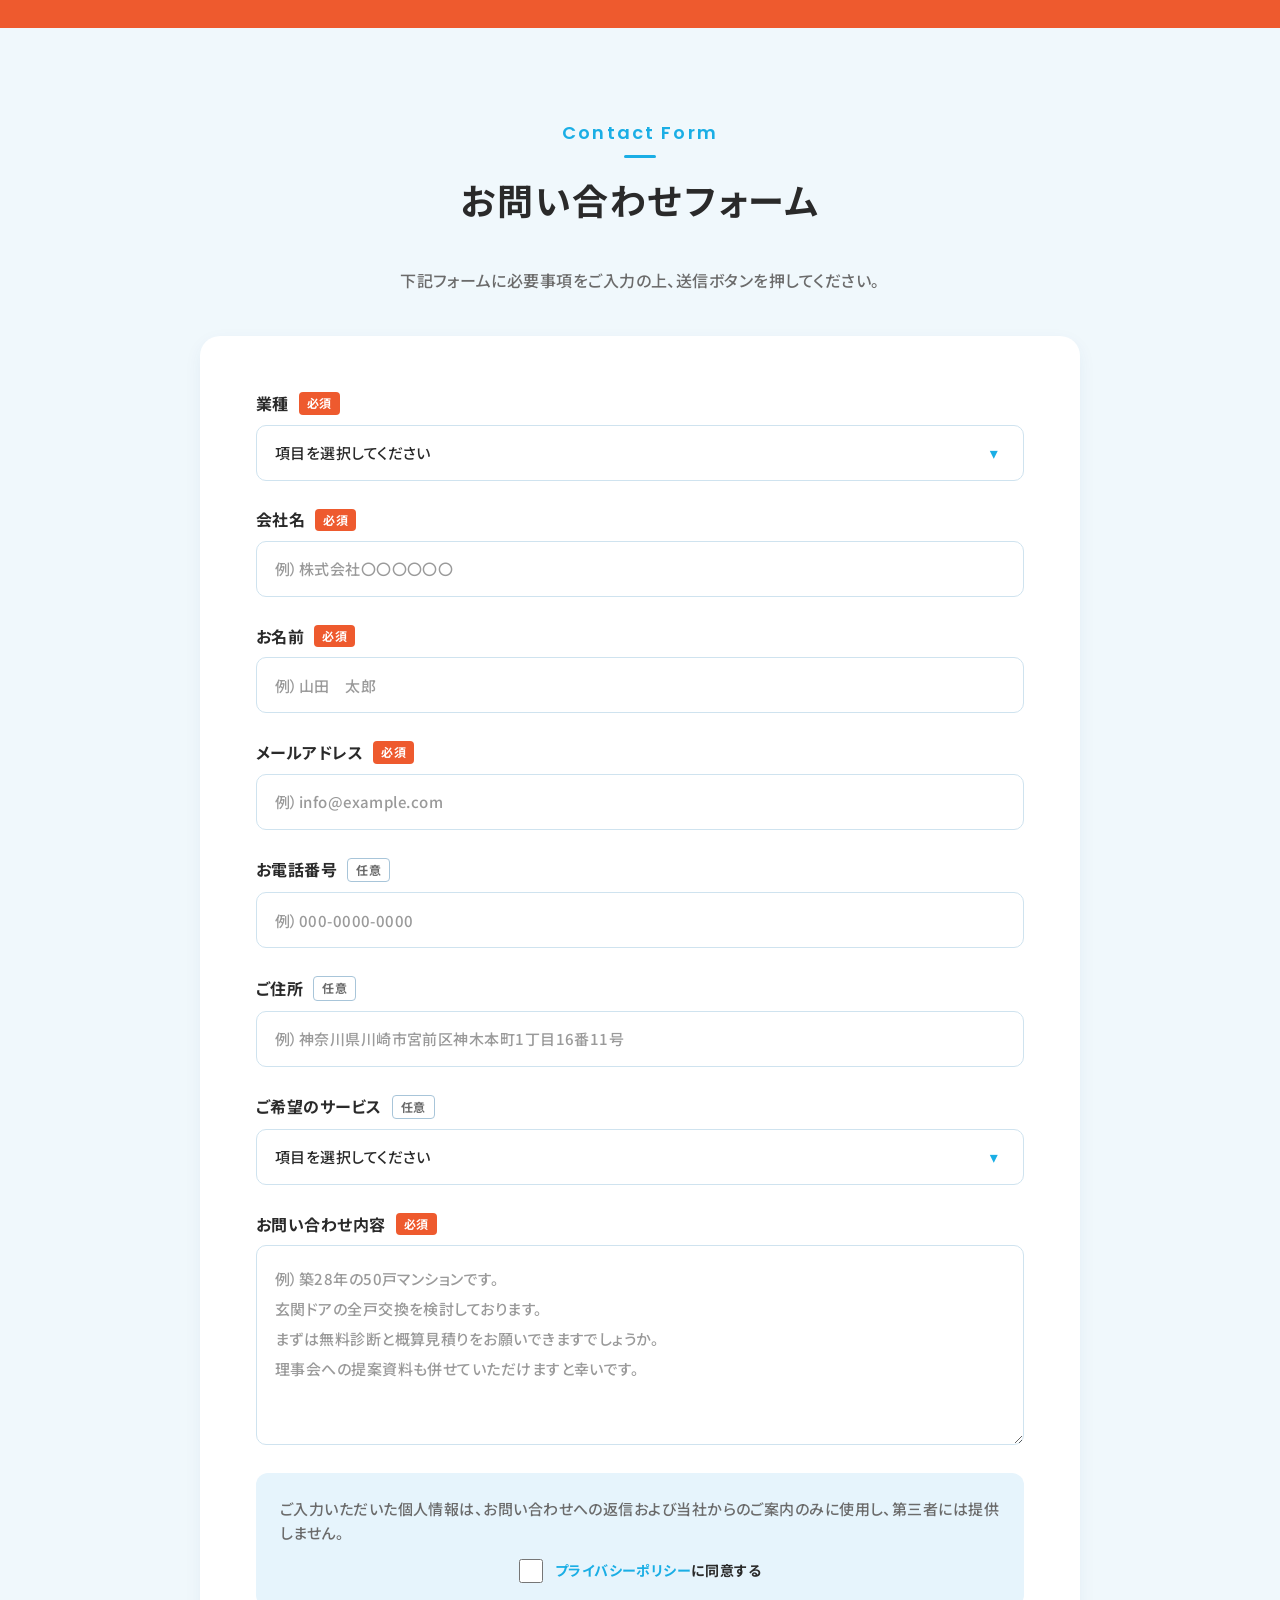
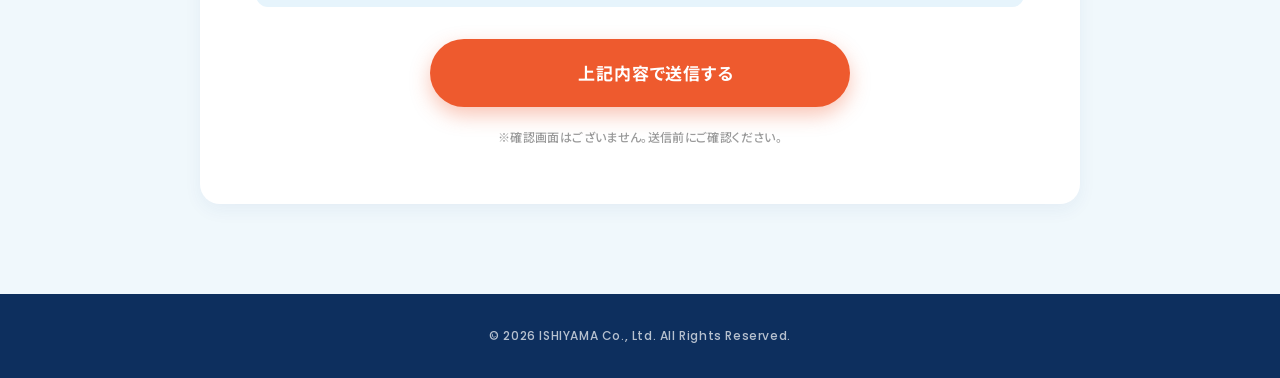
==== commit beb3947f: "fix(ishiyama-lp): 06_Cases exact Figma values 06_Cases (1406:3413): - section bg #d5eef5 / padding 9" ====
--- a/ishiyama-lp/index-inline.html
+++ b/ishiyama-lp/index-inline.html
@@ -1237,161 +1237,201 @@
 }
 
 /* =========================================================
-   06 CASES
-   ========================================================= */
-.lp-cases { background: var(--lp-c-bg-sub); }
+   06 CASES — Figma実値 (1406:3413)
+   ─────────────────────────────────────────────
+   - section bg #d5eef5 / padding 90px 112px / gap 40
+   - 2-col grid (PC): 596w each / gap 24
+   - card: bg #fff / radius 16 / shadow 0 4px 12px rgba(0,0,0,0.1)
+   - image 596x320 / bg #eff2f6 with Before/After pills + center divider
+   - body padding 28 / gap 14:
+     - meta tags (loc/units)
+     - title 22px Bold tracking 1.1
+     - desc 16px Medium line-height 2 #6b6b6b
+     - price row: '1戸あたり' badge + 205,000円〜（税込）
+   ────────────────────────────────────── */
+.lp-cases {
+  background: #d5eef5;
+  padding: 56px 20px;
+  display: flex;
+  flex-direction: column;
+  align-items: center;
+  gap: 32px;
+}
+.lp-cases__head {
+  display: flex;
+  flex-direction: column;
+  align-items: center;
+  gap: 16px;
+}
+.lp-cases__title {
+  font-family: var(--lp-ff-jp);
+  font-weight: 700;
+  font-size: 24px;
+  letter-spacing: 0.05em;
+  color: #2a2a2a;
+  margin: 0;
+}
 .lp-cases__list {
-  margin-top: 24px;
-  display: flex;
-  flex-direction: column;
+  list-style: none;
+  padding: 0;
+  margin: 0;
+  display: grid;
+  grid-template-columns: 1fr;
   gap: 16px;
-}
+  width: 100%;
+  max-width: 1216px;
+}
+
+/* Card */
 .lp-case {
-  background: var(--lp-c-white);
-  border-radius: var(--lp-radius-l);
+  background: #fff;
+  border-radius: 16px;
   overflow: hidden;
-  box-shadow: 0 4px 12px rgba(16, 47, 94, 0.06);
-}
+  box-shadow: 0 4px 12px 0 rgba(0, 0, 0, 0.1);
+  display: flex;
+  flex-direction: column;
+}
+
+/* Image area with Before/After tabs */
 .lp-case__image {
   position: relative;
-  aspect-ratio: 335 / 180;
-  background: linear-gradient(135deg, #9BC1D8 0%, #5A8AAB 100%);
-  display: flex; align-items: center; justify-content: center;
-}
-.lp-case__image img {
-  width: 100%; height: 100%; object-fit: cover;
-}
-/* Hide broken images placeholder */
-.lp-case__image img[src*="case-"] { opacity: 0; }
-.lp-case__image::after {
-  content: "🏢";
+  width: 100%;
+  aspect-ratio: 596 / 320;
+  background: #eff2f6;
+  /* TODO: 画像差替えエリア (Figma: img 596x320) */
+}
+/* Before/After tabs */
+.lp-case__btag {
   position: absolute;
-  font-size: 48px;
-  z-index: 0;
-}
-.lp-case__badge {
+  top: 20px;
+  display: inline-flex;
+  align-items: center;
+  justify-content: center;
+  height: 44px;
+  padding: 5px 14px;
+  border-radius: 999px;
+  font-family: "Roboto", var(--lp-ff-num);
+  font-weight: 900;
+  font-size: 20px;
+  letter-spacing: 0.03em;
+  color: #fff;
+}
+.lp-case__btag--before {
+  left: 20px;
+  background: #1aaee5;
+  min-width: 100px;
+}
+.lp-case__btag--after {
+  right: 20px;
+  background: #ffa12d;
+  min-width: 80px;
+}
+/* Center divider (vertical line between before/after) */
+.lp-case__divider {
   position: absolute;
-  top: 16px; left: 16px;
-  background: var(--lp-c-saxblue);
-  color: var(--lp-c-white);
-  padding: 6px 12px;
-  border-radius: 999px;
+  top: 0;
+  left: 50%;
+  width: 0;
+  height: 100%;
+  border-left: 3px solid #fff;
+  box-shadow: 0 0 0 1.5px rgba(0, 0, 0, 0.08);
+}
+
+/* Body */
+.lp-case__body {
+  padding: 20px;
+  display: flex;
+  flex-direction: column;
+  gap: 14px;
+}
+.lp-case__meta {
+  display: flex;
+  gap: 8px;
+}
+.lp-case__tag {
+  background: #f0f8fc;
+  color: #6b6b6b;
+  font-family: var(--lp-ff-jp);
+  font-weight: 700;
+  font-size: 11px;
+  letter-spacing: 0.03em;
+  padding: 4px 10px;
+  border-radius: 4px;
+}
+.lp-case__tag--loc {
+  background: #e6f4fc;
+  color: #16458c;
+}
+.lp-case__title {
+  font-family: var(--lp-ff-jp);
+  font-weight: 700;
+  font-size: 18px;
+  line-height: 1.6;
+  letter-spacing: 0.05em;
+  color: #2a2a2a;
+  margin: 0;
+}
+.lp-case__desc {
+  font-family: var(--lp-ff-jp);
+  font-weight: 500;
+  font-size: 14px;
+  line-height: 2;
+  letter-spacing: 0.03em;
+  color: #6b6b6b;
+  margin: 0;
+}
+
+/* Price row */
+.lp-case__price {
   display: inline-flex;
-  align-items: center;
-  gap: 4px;
-  z-index: 1;
-  box-shadow: 0 2px 6px rgba(0,0,0,0.15);
-}
-.lp-case__badge em {
-  font-family: var(--lp-ff-en);
-  font-size: 11px;
+  align-items: baseline;
+  gap: 0;
+  margin: 0;
+  flex-wrap: wrap;
+}
+.lp-case__pbadge {
+  display: inline-flex;
+  align-items: center;
+  background: #ee5a2e;
+  color: #fff;
+  font-family: var(--lp-ff-jp);
   font-weight: 900;
-  font-style: normal;
-  letter-spacing: 0.1em;
-}
-.lp-case__badge span {
-  font-family: var(--lp-ff-num);
   font-size: 12px;
-  font-weight: 900;
-}
-.lp-case__body {
-  padding: 18px;
-  display: flex;
-  flex-direction: column;
-  gap: 8px;
-}
-.lp-case__meta {
-  display: flex;
-  gap: 6px;
-}
-.lp-tag {
-  background: var(--lp-c-bg-sub);
-  color: var(--lp-c-text-sub);
-  font-size: 10px;
-  font-weight: 700;
+  letter-spacing: 0.04em;
   padding: 3px 8px;
   border-radius: 4px;
-  letter-spacing: 0.03em;
-}
-.lp-tag--loc {
-  background: var(--lp-c-bg-blue);
-  color: var(--lp-c-navy);
-}
-.lp-case__title {
+  margin-right: 10px;
+  align-self: center;
+}
+.lp-case__pnum {
+  font-family: "Roboto", var(--lp-ff-num);
+  font-weight: 900;
+  font-size: 30px;
+  letter-spacing: 0;
+  color: #ee5a2e;
+  line-height: 1;
+}
+.lp-case__pyen {
+  font-family: var(--lp-ff-jp);
+  font-weight: 900;
   font-size: 16px;
-  font-weight: 700;
-  line-height: 1.5;
-  letter-spacing: 0.03em;
-}
-.lp-case__desc {
-  font-size: 12px;
+  color: #ee5a2e;
+  line-height: 1;
+}
+.lp-case__ptilde {
+  font-family: var(--lp-ff-jp);
+  font-weight: 700;
+  font-size: 18px;
+  color: #ee5a2e;
+  line-height: 1;
+}
+.lp-case__ptax {
+  font-family: var(--lp-ff-jp);
   font-weight: 500;
-  color: var(--lp-c-text-sub);
-  line-height: 1.8;
-  letter-spacing: 0.03em;
-}
-.lp-priceblock {
-  background: var(--lp-c-orange-bg);
-  border: 1.5px dashed rgba(238, 90, 46, 0.4);
-  border-radius: 10px;
-  padding: 12px 14px;
-  margin-top: 4px;
-}
-.lp-priceblock__top {
-  display: flex; align-items: center; gap: 8px;
-  margin-bottom: 4px;
-}
-.lp-priceblock__badge {
-  background: var(--lp-c-orange);
-  color: var(--lp-c-white);
-  font-size: 10px;
-  font-weight: 900;
-  padding: 2px 8px;
-  border-radius: 4px;
-  letter-spacing: 0.04em;
-}
-.lp-priceblock__label {
-  font-size: 11px;
-  font-weight: 700;
-  color: var(--lp-c-text-sub);
-}
-.lp-priceblock__row {
-  display: flex; align-items: baseline;
-  gap: 4px;
-}
-.lp-priceblock__num {
-  font-family: var(--lp-ff-num);
-  font-size: 28px;
-  font-weight: 900;
-  color: var(--lp-c-orange);
-  letter-spacing: -0.02em;
-}
-.lp-priceblock__yen {
-  font-size: 16px;
-  font-weight: 900;
-  color: var(--lp-c-orange);
-}
-.lp-priceblock__tilde {
-  font-size: 18px;
-  font-weight: 700;
-  color: var(--lp-c-orange);
-}
-.lp-priceblock__tax {
-  font-size: 10px;
-  font-weight: 500;
-  color: var(--lp-c-text-sub);
-}
-.lp-priceblock__note {
-  margin-top: 4px;
-  font-size: 10px;
-  font-weight: 500;
-  color: var(--lp-c-text-muted);
-}
-.lp-case__link {
-  font-size: 12px;
-  font-weight: 700;
-  color: var(--lp-c-saxblue);
-  margin-top: 4px;
+  font-size: 13px;
+  color: #333;
+  line-height: 1;
+  margin-left: 2px;
 }
 
 /* =========================================================
@@ -2323,23 +2363,27 @@
   .lp-rijikai__doc::before { width: 80px; }
   .lp-rijikai__doc::after { width: 120px; }
 
-  /* ----- 06 CASES ----- */
+  /* ----- 06 CASES — Figma実値 (PC 1440) ----- */
+  .lp-cases { padding: 90px 112px; gap: 40px; }
+  .lp-cases__title { font-size: 36px; letter-spacing: 0.05em; }
   .lp-cases__list {
     grid-template-columns: 1fr 1fr;
-    display: grid;
     gap: 24px;
-    max-width: 1216px;
-    margin: 40px auto 0;
-  }
-  .lp-case__image { aspect-ratio: 596 / 320; }
-  .lp-case__image::after { font-size: 88px; }
-  .lp-case__body { padding: 28px; gap: 12px; }
-  .lp-case__title { font-size: 22px; }
-  .lp-case__desc { font-size: 14px; }
-  .lp-priceblock__num { font-size: 38px; }
-  .lp-priceblock__yen { font-size: 20px; }
-  .lp-priceblock__tilde { font-size: 22px; }
-  .lp-priceblock__tax { font-size: 12px; }
+  }
+  .lp-case__btag {
+    font-size: 26px;
+    letter-spacing: 0.03em;
+  }
+  .lp-case__btag--before { min-width: 124px; }
+  .lp-case__btag--after { min-width: 106px; }
+  .lp-case__body { padding: 28px; gap: 14px; }
+  .lp-case__title { font-size: 22px; letter-spacing: 0.05em; }
+  .lp-case__desc { font-size: 16px; letter-spacing: 0.03em; }
+  .lp-case__pbadge { font-size: 14px; letter-spacing: 0.04em; }
+  .lp-case__pnum { font-size: 38px; }
+  .lp-case__pyen { font-size: 20px; }
+  .lp-case__ptilde { font-size: 20px; }
+  .lp-case__ptax { font-size: 16px; }
 
   /* ----- 07 HEALTH CHECK ----- */
   .lp-health__title { font-size: 36px; gap: 10px; }
@@ -2734,63 +2778,52 @@
     </div>
   </section>
 
-  <!-- ============ 06 CASES ============ -->
-  <section class="lp-section lp-cases" id="cases">
-    <header class="lp-section__head">
-      <p class="lp-eyebrow"><span>Case</span></p>
-      <h2 class="lp-section__title">施工事例</h2>
+  <!-- ============ 06 CASES — Figma実値 (1406:3413) ============ -->
+  <section class="lp-cases" id="cases">
+    <header class="lp-cases__head">
+      <p class="lp-eyebrow lp-eyebrow--noline"><span>Case</span></p>
+      <h2 class="lp-cases__title">施工事例</h2>
     </header>
 
     <ul class="lp-cases__list">
       <li class="lp-case">
+        <!-- Before/After画像エリア (差替え用) -->
         <div class="lp-case__image">
-          <span class="lp-case__badge"><em>CASE</em><span>01</span></span>
-          <img src="images/case-01.jpg" alt="" loading="lazy">
+          <span class="lp-case__btag lp-case__btag--before">Before</span>
+          <span class="lp-case__btag lp-case__btag--after">After</span>
+          <span class="lp-case__divider" aria-hidden="true"></span>
         </div>
         <div class="lp-case__body">
           <div class="lp-case__meta">
-            <span class="lp-tag lp-tag--loc">神奈川県内</span>
-            <span class="lp-tag">32戸</span>
+            <span class="lp-case__tag lp-case__tag--loc">神奈川県内</span>
+            <span class="lp-case__tag">32戸</span>
           </div>
           <h3 class="lp-case__title">神奈川県内・32戸のマンション</h3>
           <p class="lp-case__desc">説明入ります説明入ります説明入ります説明入ります。説明入ります説明入ります。</p>
-          <div class="lp-priceblock">
-            <div class="lp-priceblock__top">
-              <span class="lp-priceblock__badge">特別価格</span>
-              <span class="lp-priceblock__label">1戸あたり</span>
-            </div>
-            <p class="lp-priceblock__row">
-              <span class="lp-priceblock__num">205,000</span><span class="lp-priceblock__yen">円</span><span class="lp-priceblock__tilde">〜</span><span class="lp-priceblock__tax">（税込）</span>
-            </p>
-            <p class="lp-priceblock__note">※施工内容により価格は変動します</p>
-          </div>
-          <a href="#" class="lp-case__link">詳しく見る ›</a>
+          <p class="lp-case__price">
+            <span class="lp-case__pbadge">1戸あたり</span>
+            <span class="lp-case__pnum">205,000</span><span class="lp-case__pyen">円</span><span class="lp-case__ptilde">〜</span><span class="lp-case__ptax">（税込）</span>
+          </p>
         </div>
       </li>
 
       <li class="lp-case">
         <div class="lp-case__image">
-          <span class="lp-case__badge"><em>CASE</em><span>02</span></span>
-          <img src="images/case-02.jpg" alt="" loading="lazy">
+          <span class="lp-case__btag lp-case__btag--before">Before</span>
+          <span class="lp-case__btag lp-case__btag--after">After</span>
+          <span class="lp-case__divider" aria-hidden="true"></span>
         </div>
         <div class="lp-case__body">
           <div class="lp-case__meta">
-            <span class="lp-tag lp-tag--loc">エリア名</span>
-            <span class="lp-tag">〇〇戸</span>
+            <span class="lp-case__tag lp-case__tag--loc">エリア名</span>
+            <span class="lp-case__tag">〇〇戸</span>
           </div>
           <h3 class="lp-case__title">神奈川県内・32戸のマンション</h3>
           <p class="lp-case__desc">説明入ります説明入ります説明入ります説明入ります。説明入ります説明入ります。</p>
-          <div class="lp-priceblock">
-            <div class="lp-priceblock__top">
-              <span class="lp-priceblock__badge">特別価格</span>
-              <span class="lp-priceblock__label">1戸あたり</span>
-            </div>
-            <p class="lp-priceblock__row">
-              <span class="lp-priceblock__num">205,000</span><span class="lp-priceblock__yen">円</span><span class="lp-priceblock__tilde">〜</span><span class="lp-priceblock__tax">（税込）</span>
-            </p>
-            <p class="lp-priceblock__note">※施工内容により価格は変動します</p>
-          </div>
-          <a href="#" class="lp-case__link">詳しく見る ›</a>
+          <p class="lp-case__price">
+            <span class="lp-case__pbadge">1戸あたり</span>
+            <span class="lp-case__pnum">205,000</span><span class="lp-case__pyen">円</span><span class="lp-case__ptilde">〜</span><span class="lp-case__ptax">（税込）</span>
+          </p>
         </div>
       </li>
     </ul>
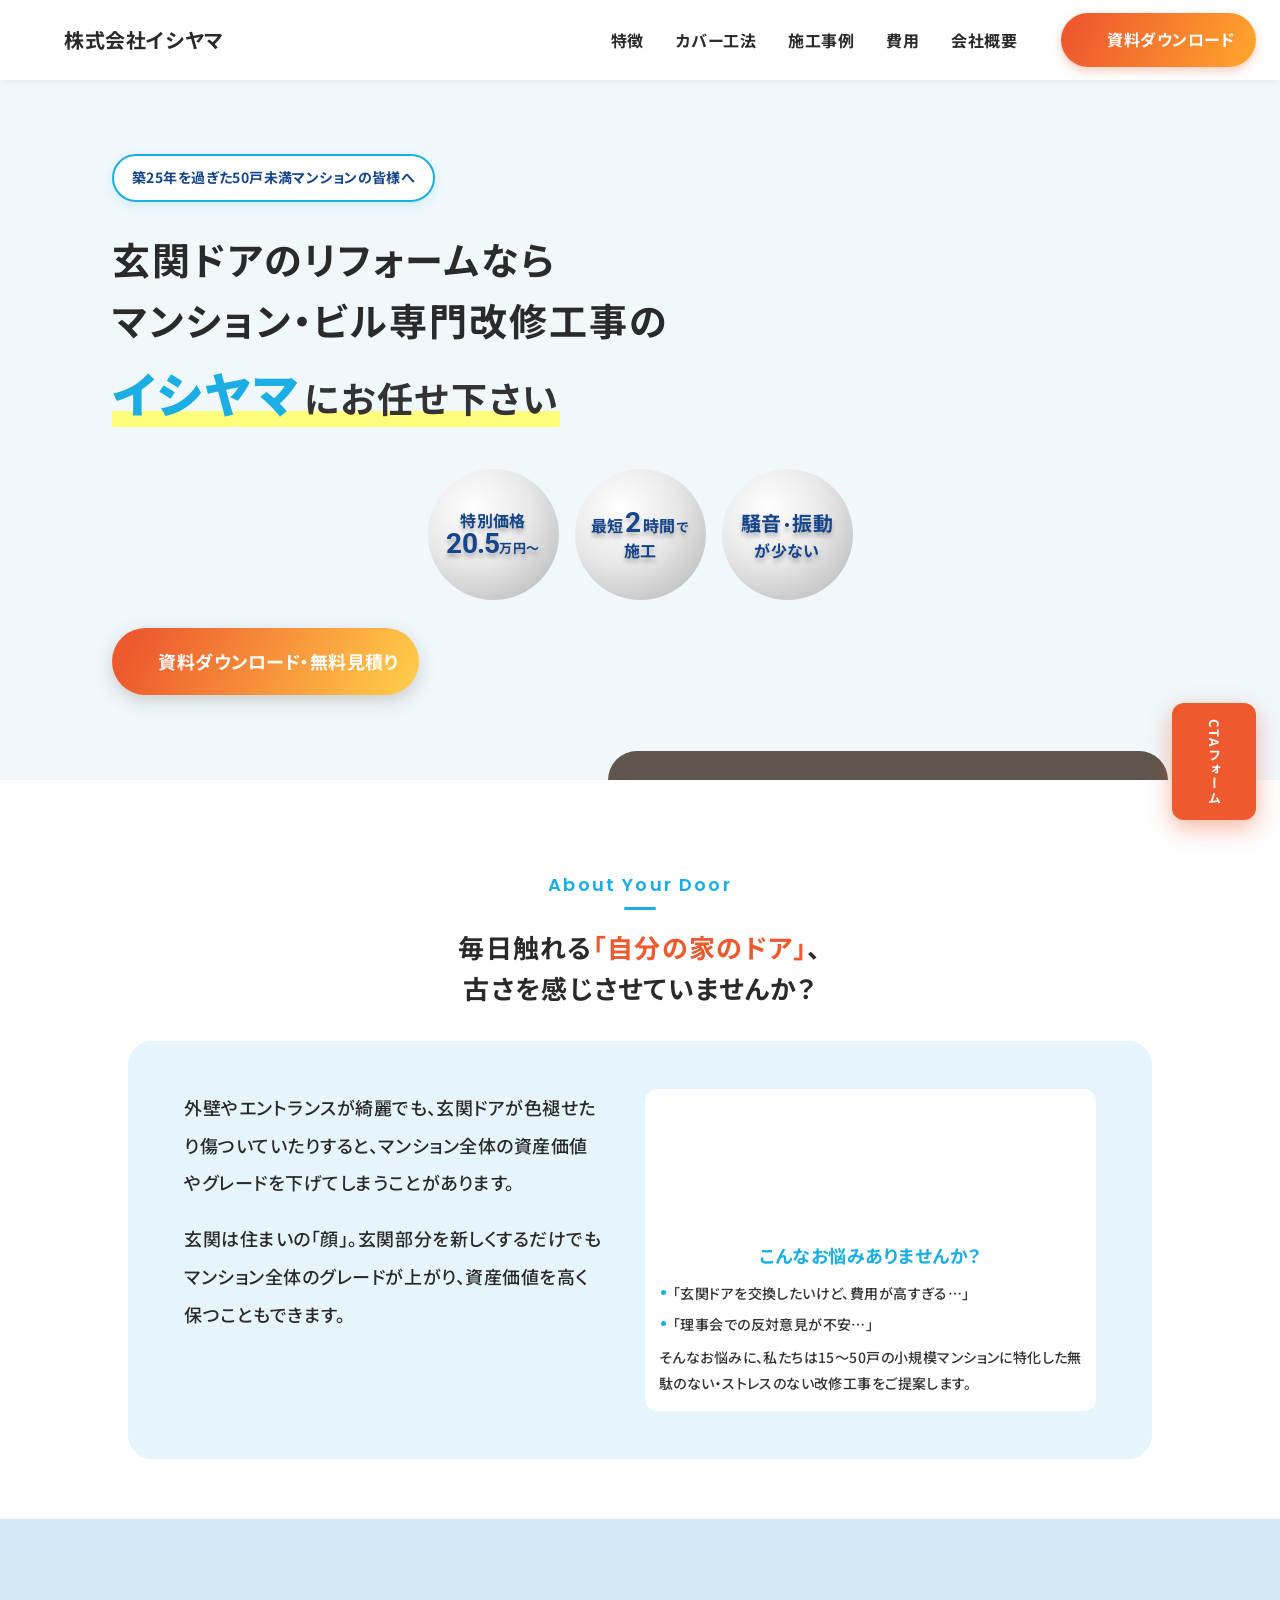
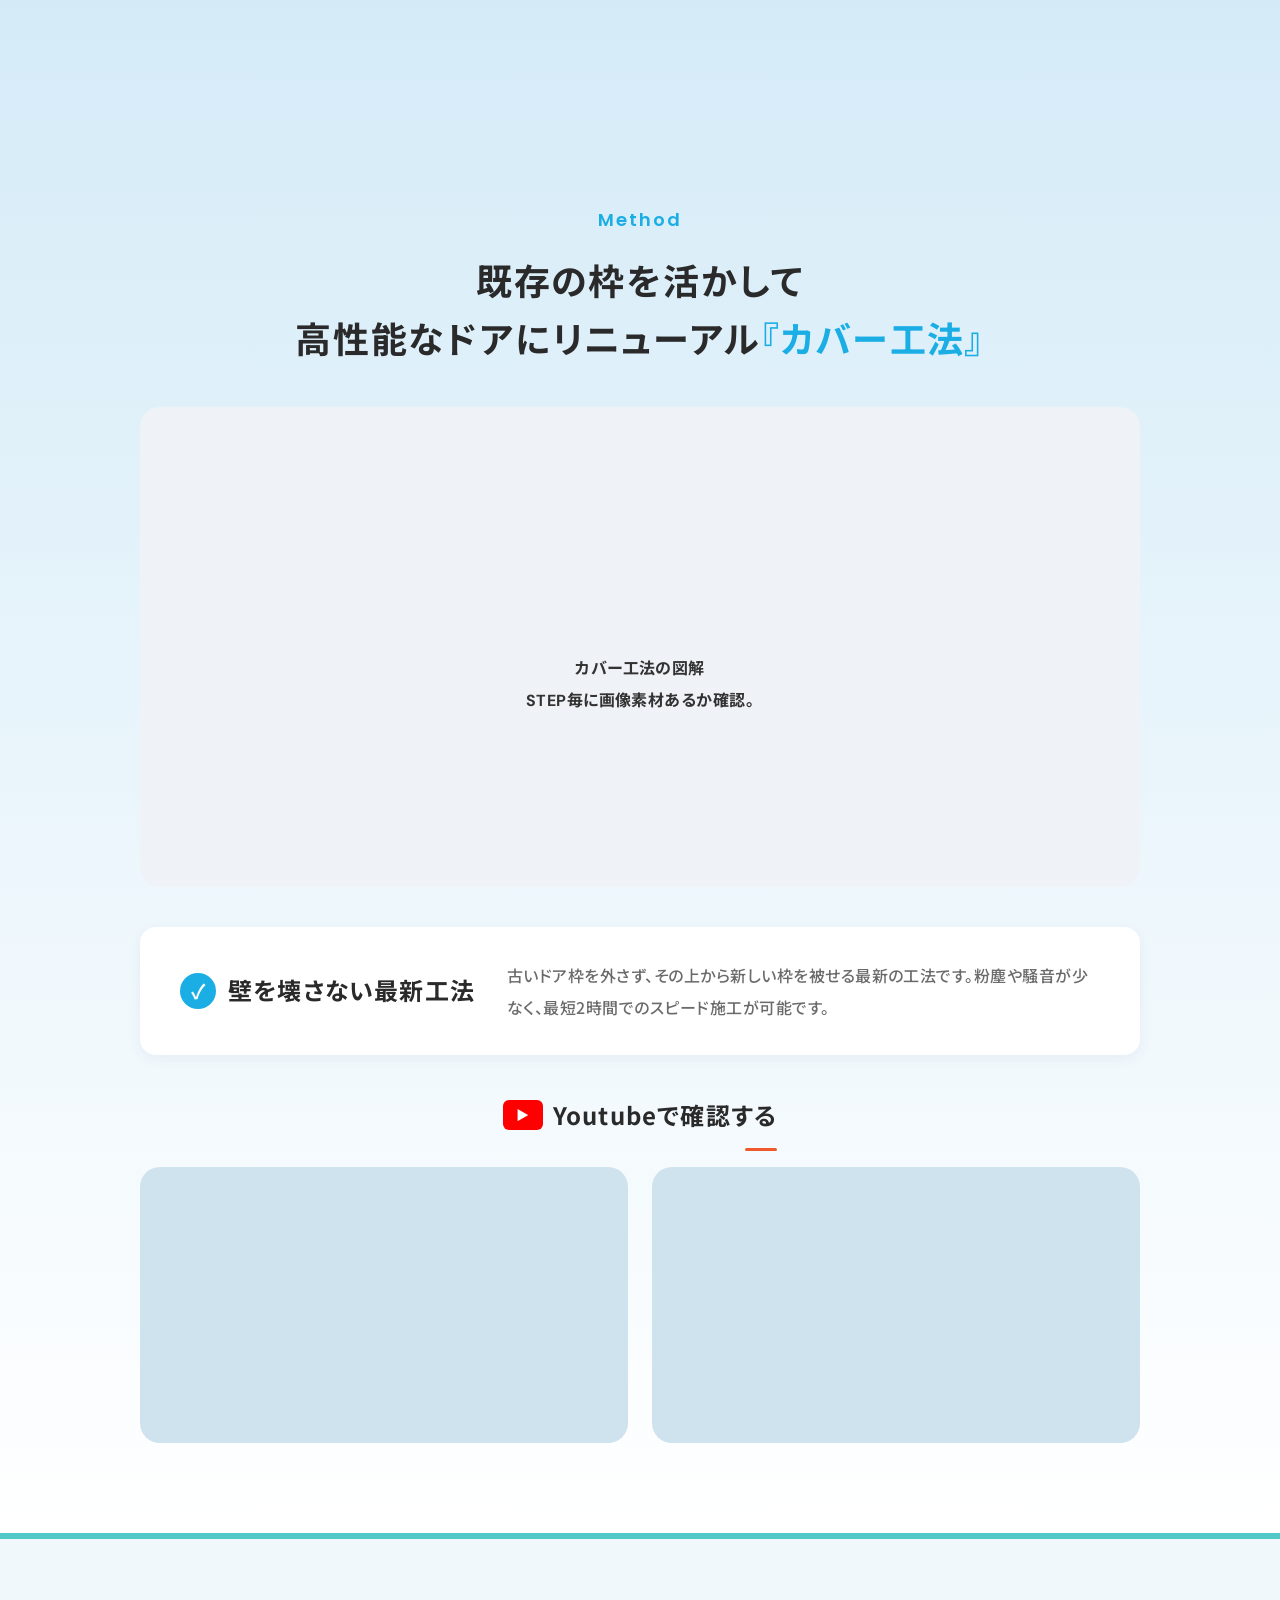
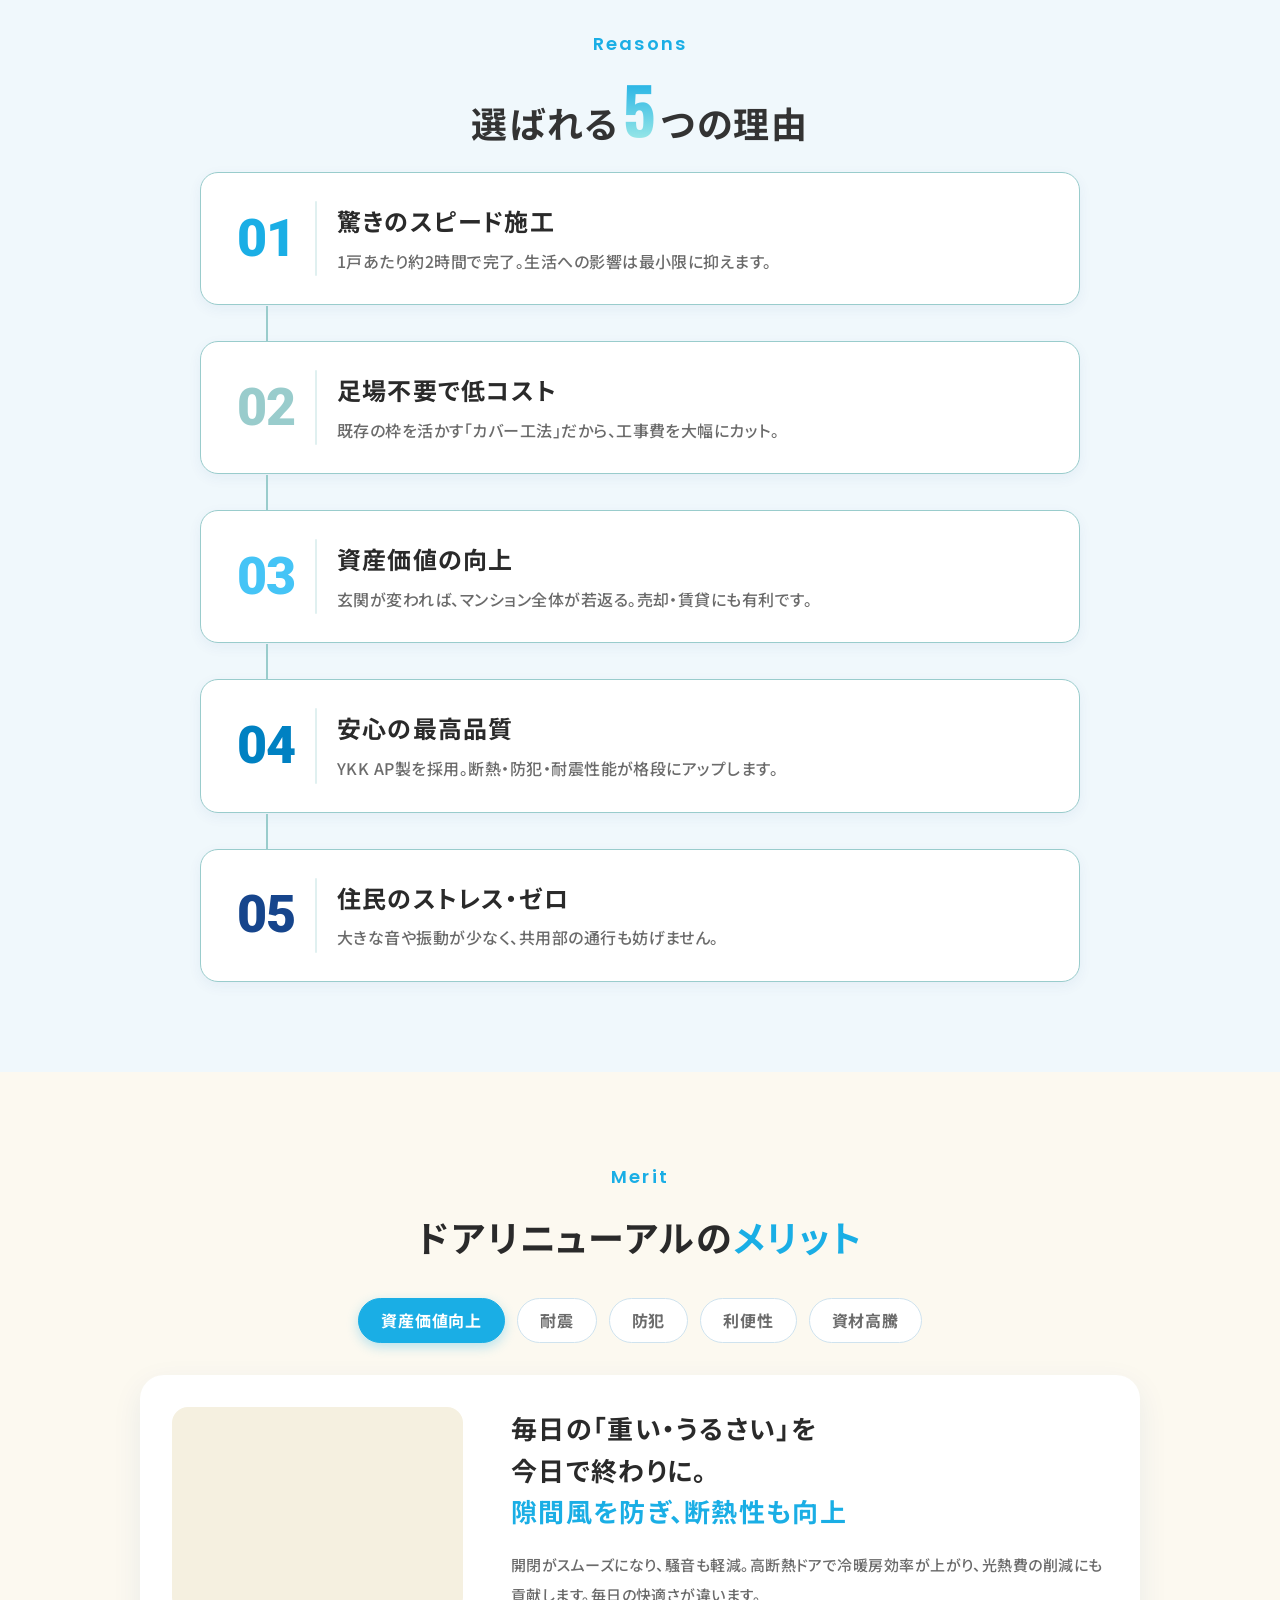
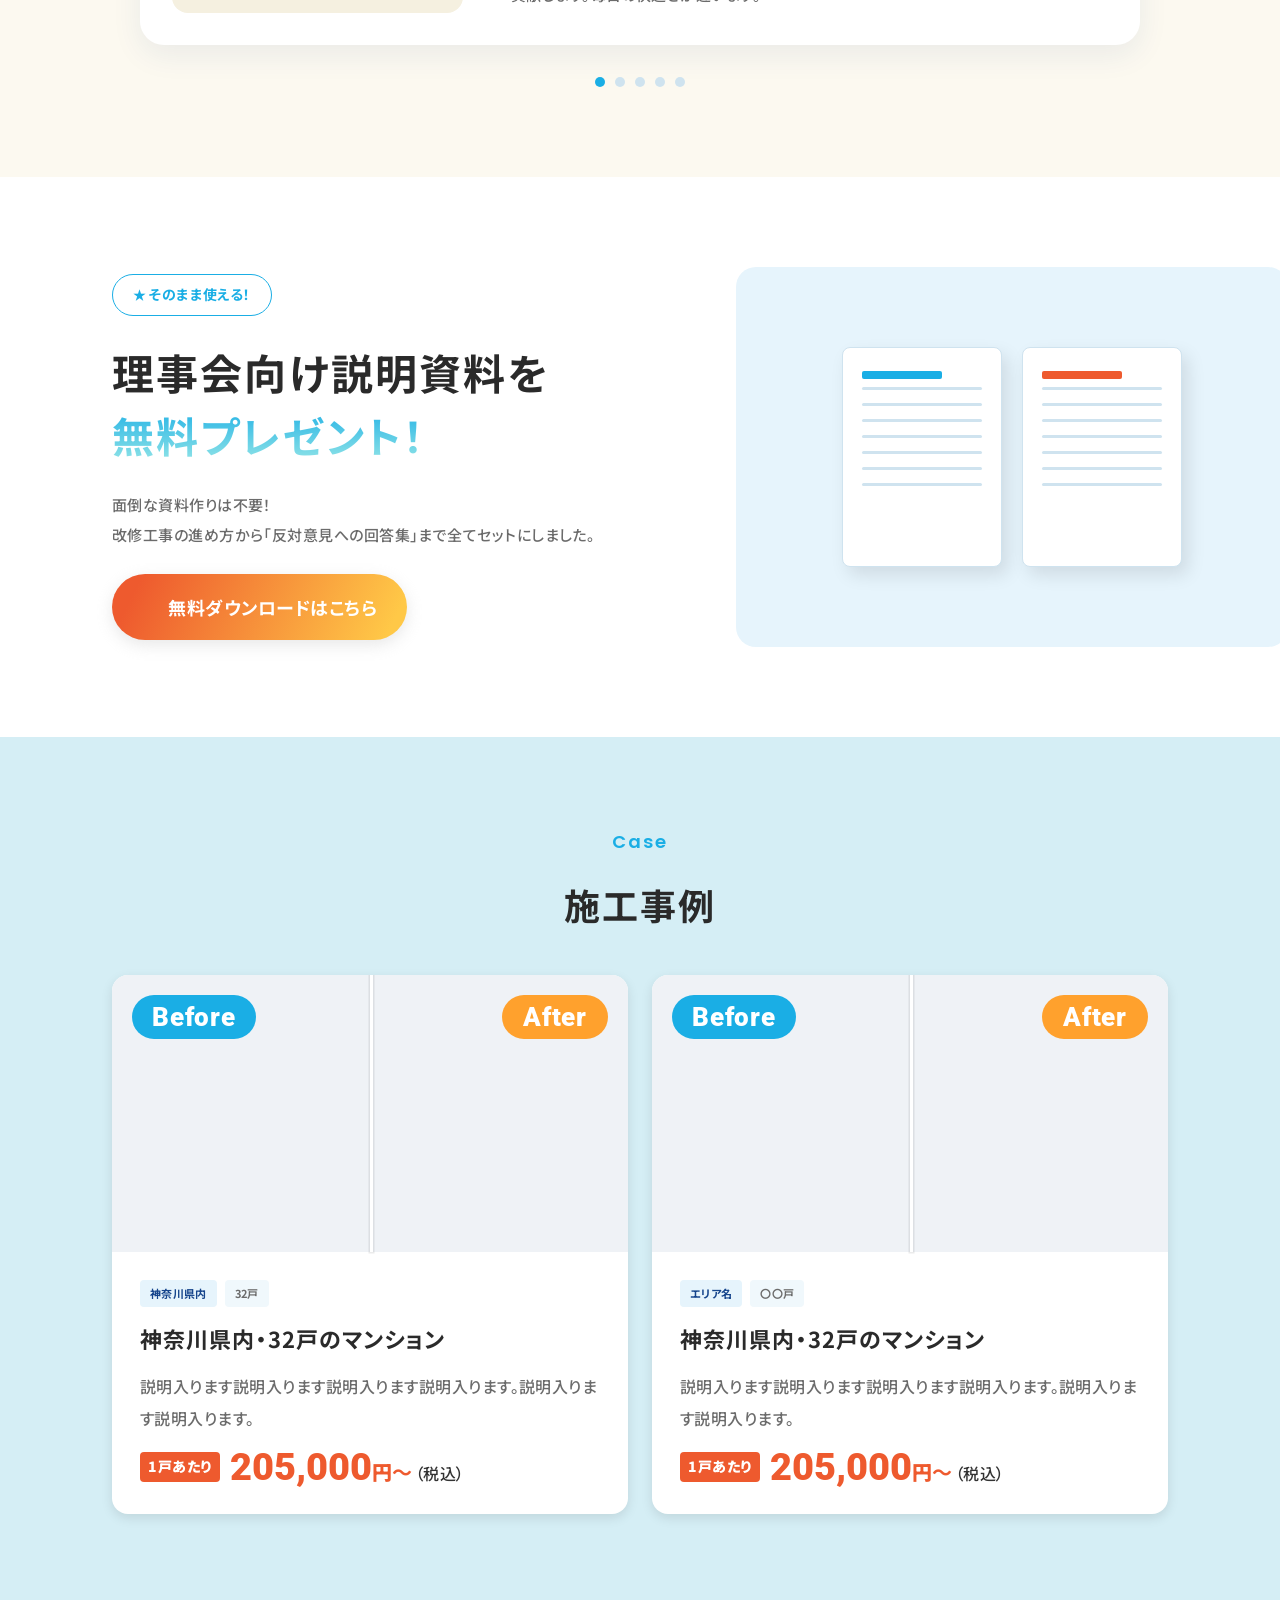
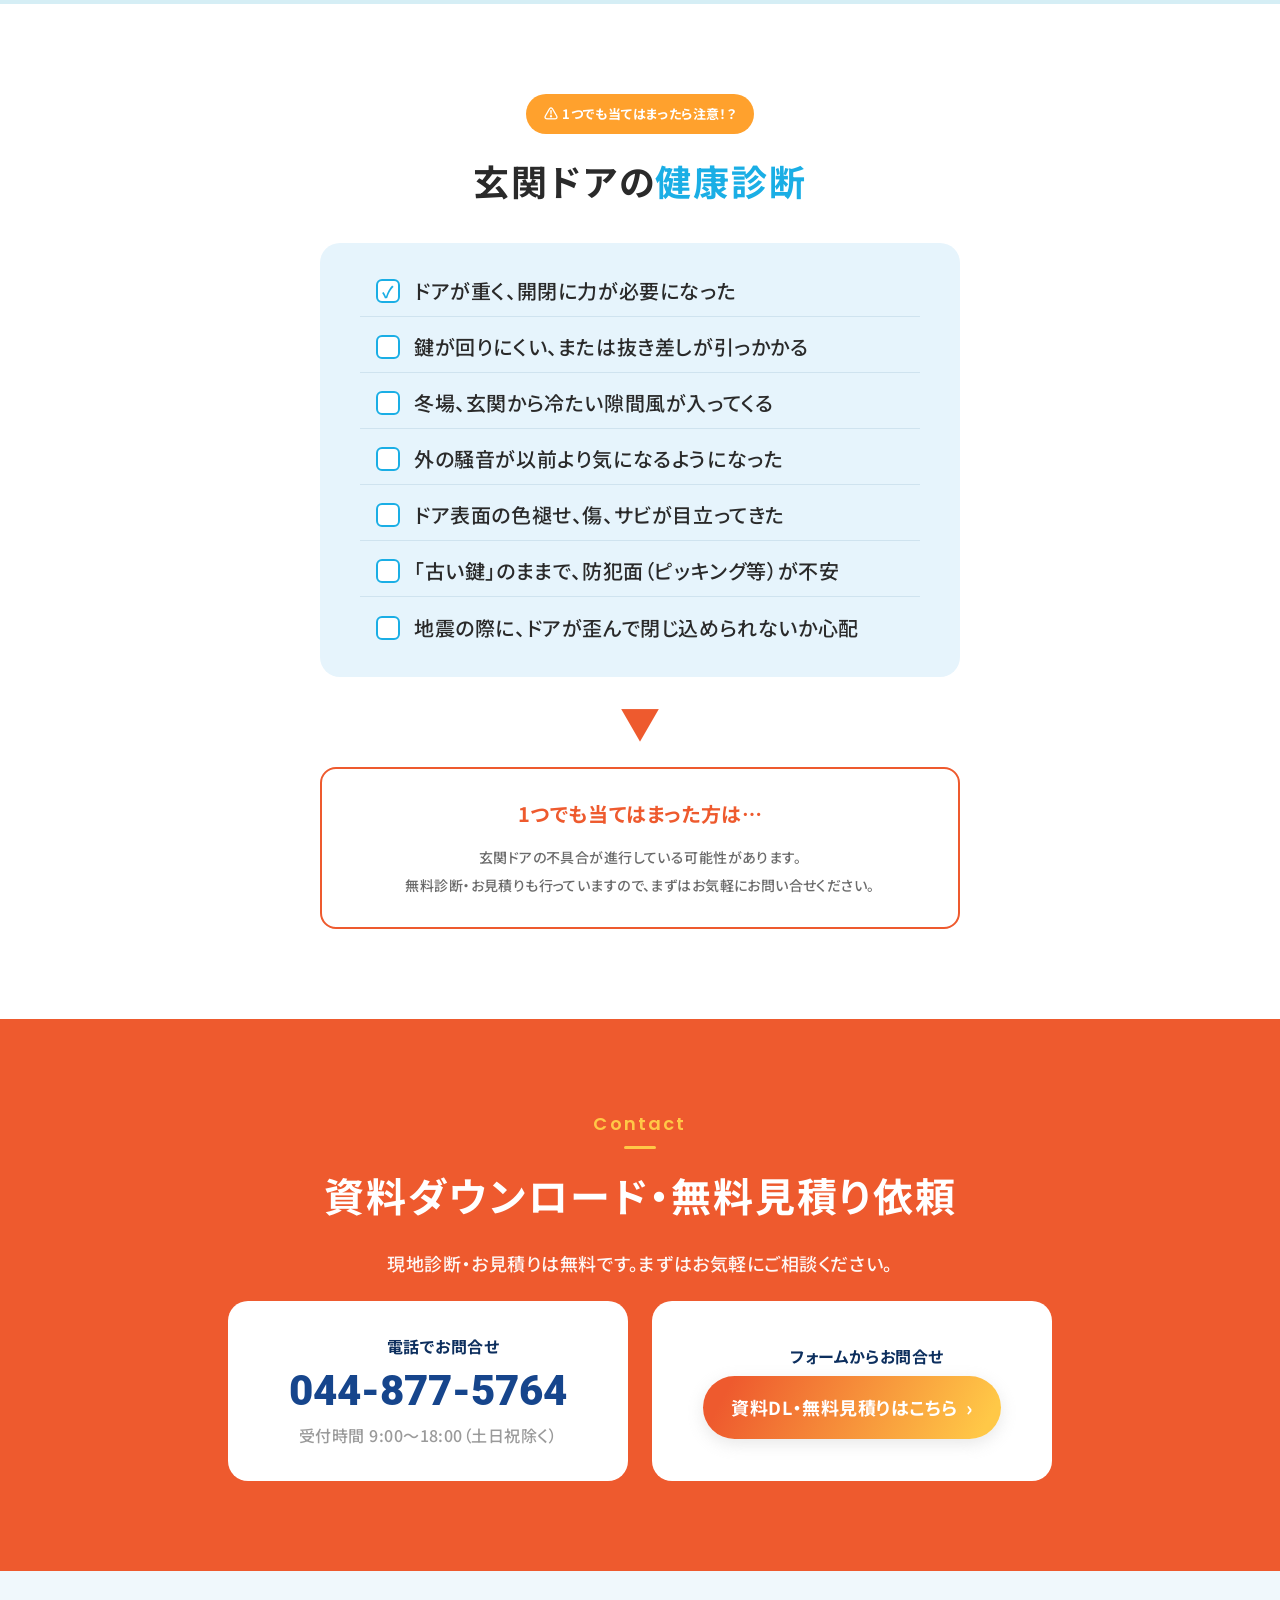
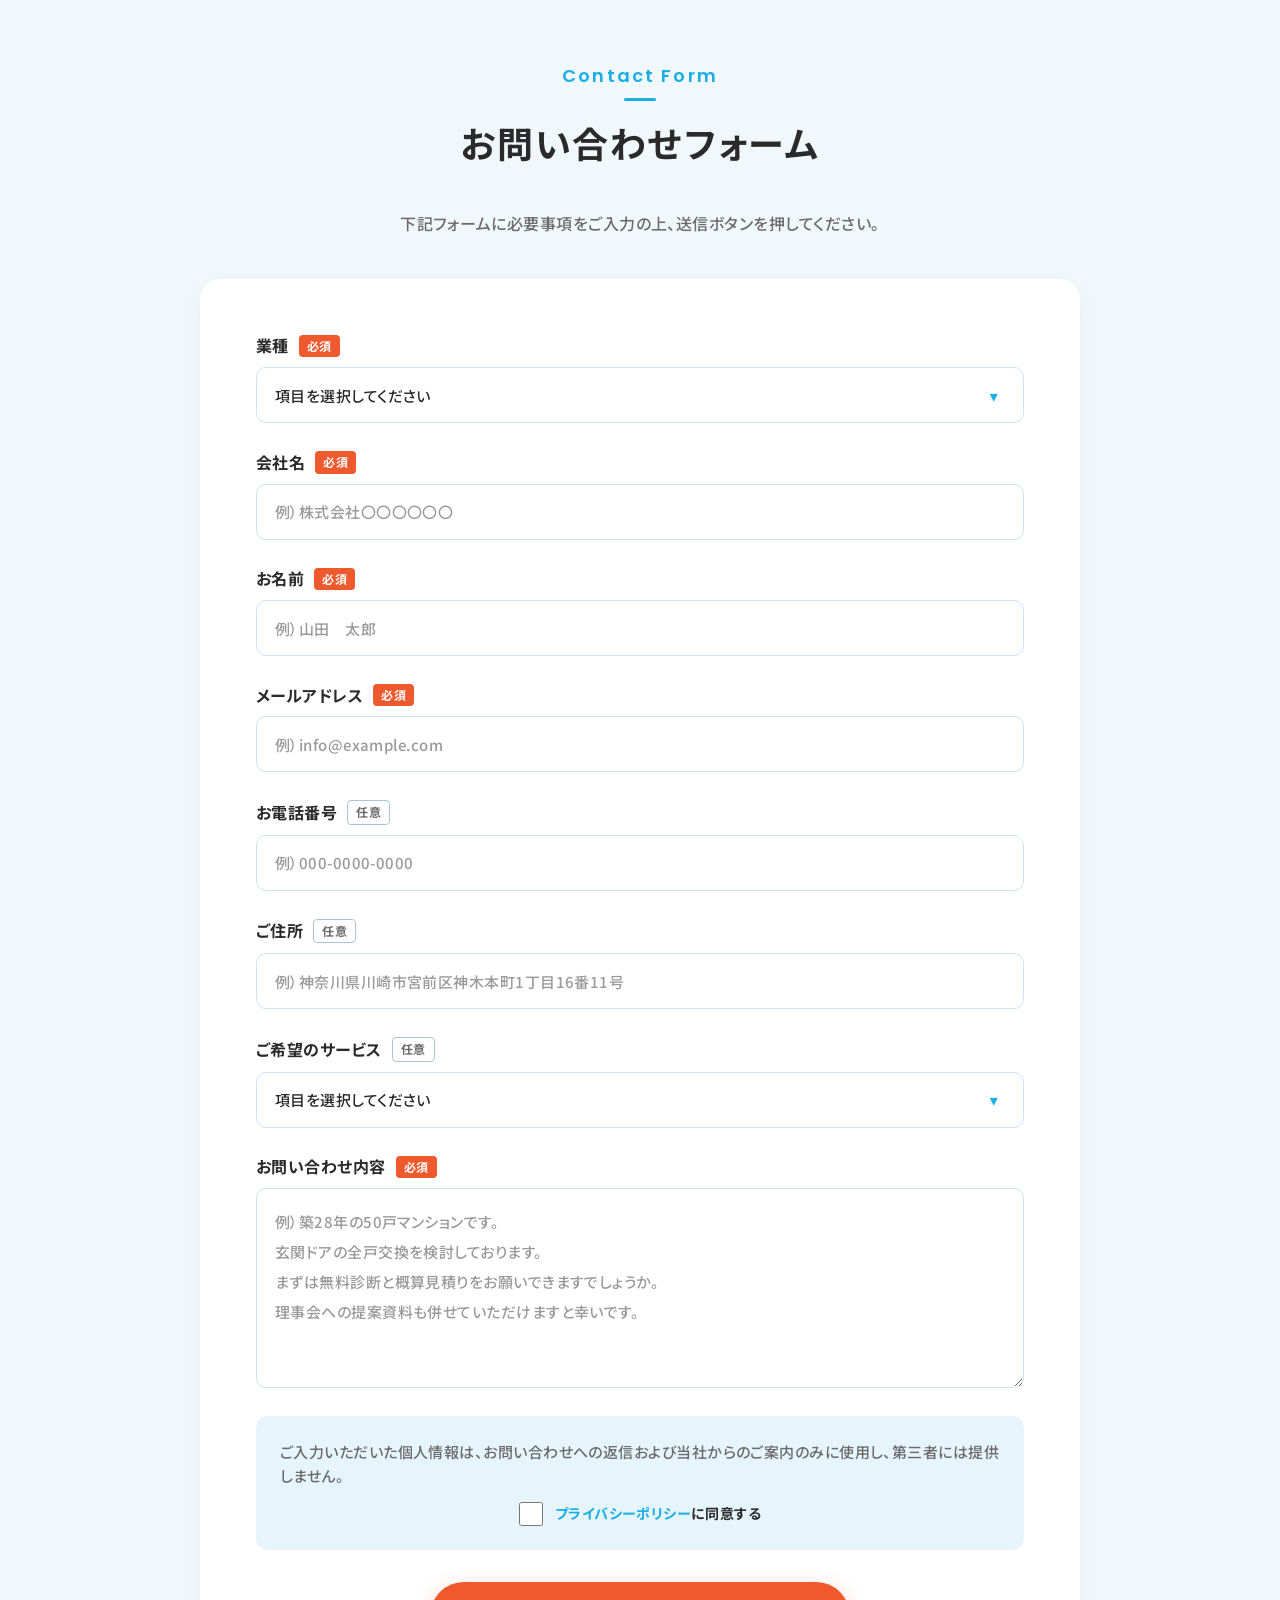
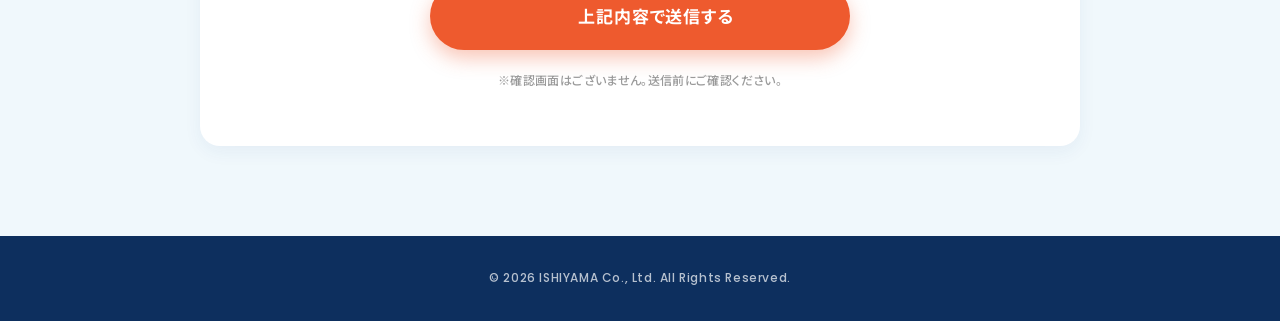
==== commit b5c0f3b2: "fix(ishiyama-lp): 07_HealthCheck exact Figma values 07_HealthCheck (1406:3469): - section bg #fff / " ====
--- a/ishiyama-lp/index-inline.html
+++ b/ishiyama-lp/index-inline.html
@@ -1435,120 +1435,178 @@
 }
 
 /* =========================================================
-   07 HEALTH CHECK
-   ========================================================= */
-.lp-health { background: var(--lp-c-white); text-align: center; }
+   07 HEALTH CHECK — Figma実値 (1406:3469)
+   ─────────────────────────────────────────────
+   - section bg #fff / padding 90px 112px / gap 32
+   - ribbon: bg #ffa12d (orange) / white text / padding 8 18 / radius 999
+     ⚠ 14px / 1つでも当てはまったら注意！？ 13px Bold tracking 0.39
+   - heading: '玄関ドアの' 36px Bold #2a2a2a + '健康診断' INLINE #1aaee5
+   - checklist 640w:
+     - bg #e6f4fc / radius 20 / padding 24 40
+     - 7 items / gap 6 / each: 50h padding 14 16
+     - border-bottom 1px #cfe3ef (last hidden)
+     - checkbox 24x24 / border 2px #1aaee5 / radius 6
+     - first item CHECKED (with ✓)
+     - text 20px Medium #2a2a2a tracking 0.6 line-height 1.6
+   - arrow image 149x50
+   - result card 640w:
+     - bg #fff / border 2px #ee5a2e / radius 16 / padding 28 32
+     - '1つでも当てはまった方は…' 20px Bold #ee5a2e tracking 0.6
+     - body 14px Medium #6b6b6b tracking 0.42 line-height 2 / centered
+   ────────────────────────────────────── */
+.lp-health {
+  background: #fff;
+  padding: 56px 20px;
+  display: flex;
+  flex-direction: column;
+  align-items: center;
+  gap: 24px;
+}
+.lp-health__head {
+  display: flex;
+  flex-direction: column;
+  align-items: center;
+  gap: 16px;
+}
+
+/* Warning ribbon - orange filled */
 .lp-health__ribbon {
   display: inline-flex;
   align-items: center;
   gap: 4px;
-  background: var(--lp-c-accent);
-  color: var(--lp-c-orange-d);
-  font-size: 11px;
-  font-weight: 700;
-  padding: 6px 14px;
+  padding: 8px 18px;
   border-radius: 999px;
-  letter-spacing: 0.03em;
-}
+  background: #ffa12d;
+  color: #fff;
+  font-family: var(--lp-ff-jp);
+  font-weight: 700;
+  font-size: 13px;
+  letter-spacing: 0.03em;
+  margin: 0;
+}
+.lp-health__warn { font-size: 14px; }
+
 .lp-health__title {
-  display: inline-flex;
-  align-items: center;
+  font-family: var(--lp-ff-jp);
+  font-weight: 700;
+  font-size: 24px;
+  letter-spacing: 0.05em;
+  color: #2a2a2a;
+  margin: 0;
+  text-align: center;
+}
+.lp-health__hl { color: #1aaee5; }
+
+/* Inner column */
+.lp-health__inner {
+  display: flex;
+  flex-direction: column;
+  align-items: center;
+  gap: 20px;
+  width: 100%;
+  max-width: 640px;
+}
+
+/* Checklist */
+.lp-checklist {
+  background: #e6f4fc;
+  border-radius: 20px;
+  padding: 16px 20px;
+  list-style: none;
+  margin: 0;
+  width: 100%;
+  display: flex;
+  flex-direction: column;
   gap: 6px;
-  margin-top: 16px;
-}
-
-.lp-checklist {
-  margin-top: 24px;
-  background: var(--lp-c-bg-blue);
-  border-radius: var(--lp-radius-l);
-  padding: 8px 0;
-  text-align: left;
 }
 .lp-checklist__item {
   display: flex;
   align-items: center;
   gap: 14px;
-  padding: 16px;
+  padding: 14px 16px;
+  border-bottom: 1px solid #cfe3ef;
+  font-family: var(--lp-ff-jp);
+  font-weight: 500;
   font-size: 15px;
-  font-weight: 500;
-  line-height: 1.5;
-  color: var(--lp-c-text);
-  letter-spacing: 0.03em;
-  border-bottom: 1px solid rgba(207, 227, 239, 0.6);
+  line-height: 1.6;
+  letter-spacing: 0.03em;
+  color: #2a2a2a;
 }
 .lp-checklist__item:last-child { border-bottom: 0; }
+
 .lp-checklist__box {
-  width: 22px; height: 22px;
+  width: 24px;
+  height: 24px;
   flex-shrink: 0;
-  background: var(--lp-c-white);
-  border: 2px solid var(--lp-c-saxblue);
+  background: #fff;
+  border: 2px solid #1aaee5;
   border-radius: 6px;
   display: inline-flex;
-  align-items: center; justify-content: center;
-}
-.lp-checklist__box.is-checked {
-  background: var(--lp-c-orange);
-  border-color: var(--lp-c-orange);
-  color: var(--lp-c-white);
-  font-weight: 700;
-  font-size: 14px;
-}
-
-.lp-flow-guide {
-  margin: 24px auto 0;
-  display: flex;
-  flex-direction: column;
-  align-items: center;
-  gap: 4px;
-}
-.lp-flow-guide__chev {
-  color: var(--lp-c-orange);
+  align-items: center;
+  justify-content: center;
+}
+.lp-checklist__check {
+  color: #1aaee5;
+  font-weight: 700;
+  font-size: 16px;
+  line-height: 1;
+}
+.lp-checklist__box.is-checked .lp-checklist__check { display: inline-block; }
+.lp-checklist__box:not(.is-checked) .lp-checklist__check { display: none; }
+
+/* Arrow image placeholder (Figma: ▼ 149x50) */
+.lp-health__arrow {
+  width: 100px;
+  height: 34px;
+  background: transparent;
+  background-size: contain;
+  background-repeat: no-repeat;
+  background-position: center;
+  /* TODO: ▼ arrow.svg 差替え */
+  position: relative;
+}
+/* Temporary CSS chevron until image is supplied */
+.lp-health__arrow::before {
+  content: "▼";
+  position: absolute;
+  inset: 0;
+  display: flex;
+  align-items: center;
+  justify-content: center;
+  color: #ee5a2e;
+  font-size: 28px;
   font-weight: 900;
-  line-height: 1;
-}
-.lp-flow-guide__chev--sm { font-size: 12px; opacity: 0.25; }
-.lp-flow-guide__chev--md { font-size: 16px; opacity: 0.5; }
-.lp-flow-guide__chev--lg { font-size: 20px; opacity: 0.85; }
-.lp-flow-guide__arrow {
-  margin-top: 6px;
-  width: 56px; height: 56px;
-  background: var(--lp-c-orange);
-  color: var(--lp-c-white);
-  border-radius: 50%;
-  display: flex; align-items: center; justify-content: center;
-  font-size: 32px;
-  font-weight: 900;
-  box-shadow: 0 4px 14px rgba(238, 90, 46, 0.35);
-}
-.lp-flow-guide__label {
-  font-size: 11px;
-  font-weight: 700;
-  color: var(--lp-c-orange-d);
-  letter-spacing: 0.03em;
-}
-
+}
+
+/* Result card */
 .lp-health__result {
-  margin-top: 20px;
-  background: var(--lp-c-white);
-  border: 2px solid var(--lp-c-orange);
-  border-radius: var(--lp-radius);
-  padding: 18px;
-  text-align: left;
+  background: #fff;
+  border: 2px solid #ee5a2e;
+  border-radius: 16px;
+  padding: 20px 24px;
+  display: flex;
+  flex-direction: column;
+  gap: 12px;
+  align-items: center;
+  width: 100%;
 }
 .lp-health__result h3 {
+  font-family: var(--lp-ff-jp);
+  font-weight: 700;
+  font-size: 18px;
+  letter-spacing: 0.05em;
+  color: #ee5a2e;
+  margin: 0;
+}
+.lp-health__result p {
+  font-family: var(--lp-ff-jp);
+  font-weight: 500;
   font-size: 13px;
-  font-weight: 700;
-  color: var(--lp-c-orange);
-  letter-spacing: 0.03em;
-  margin-bottom: 6px;
+  line-height: 2;
+  letter-spacing: 0.03em;
+  color: #6b6b6b;
+  margin: 0;
   text-align: center;
-}
-.lp-health__result p {
-  font-size: 12px;
-  line-height: 2;
-  font-weight: 500;
-  color: var(--lp-c-text-sub);
-  letter-spacing: 0.03em;
 }
 
 /* =========================================================
@@ -2385,29 +2443,31 @@
   .lp-case__ptilde { font-size: 20px; }
   .lp-case__ptax { font-size: 16px; }
 
-  /* ----- 07 HEALTH CHECK ----- */
-  .lp-health__title { font-size: 36px; gap: 10px; }
-  .lp-health__title::before { font-size: 30px; }
+  /* ----- 07 HEALTH CHECK — Figma実値 (PC 1440) ----- */
+  .lp-health { padding: 90px 112px; gap: 32px; }
+  .lp-health__title { font-size: 36px; letter-spacing: 0.05em; }
   .lp-checklist {
-    max-width: 640px;
-    margin: 32px auto 0;
-    padding: 24px 0;
+    padding: 24px 40px;
+    gap: 6px;
   }
   .lp-checklist__item {
-    font-size: 16px;
-    padding: 14px 40px;
-    gap: 14px;
-  }
-  .lp-checklist__box { width: 24px; height: 24px; }
-  .lp-flow-guide { max-width: 640px; margin: 24px auto 0; }
-  .lp-flow-guide__arrow { width: 64px; height: 64px; font-size: 36px; }
+    font-size: 20px;
+    line-height: 1.6;
+    letter-spacing: 0.03em;
+    height: 50px;
+    padding: 14px 16px;
+  }
+  .lp-health__arrow {
+    width: 149px;
+    height: 50px;
+  }
+  .lp-health__arrow::before { font-size: 40px; }
   .lp-health__result {
-    max-width: 640px;
-    margin: 24px auto 0;
-    padding: 28px;
-  }
-  .lp-health__result h3 { font-size: 20px; }
-  .lp-health__result p { font-size: 14px; text-align: center; }
+    padding: 28px 32px;
+    border-radius: 16px;
+  }
+  .lp-health__result h3 { font-size: 20px; letter-spacing: 0.03em; }
+  .lp-health__result p { font-size: 14px; letter-spacing: 0.03em; }
 
   /* ----- 08 FINAL CTA — Figma実値ベース (PC 1440) ----- */
   .lp-finalcta { padding: 90px 228px; }
@@ -2829,57 +2889,62 @@
     </ul>
   </section>
 
-  <!-- ============ 07 HEALTH CHECK ============ -->
-  <section class="lp-section lp-health" id="health">
-    <p class="lp-health__ribbon">
-      <span aria-hidden="true">⚠️</span>1つでも当てはまったら注意！？
-    </p>
-    <h2 class="lp-section__title lp-health__title">
-      <span aria-hidden="true">🩺</span>玄関ドアの健康診断
-    </h2>
-
-    <ul class="lp-checklist">
-      <li class="lp-checklist__item">
-        <span class="lp-checklist__box is-checked" aria-hidden="true">✓</span>
-        ドアが重く、開閉に力が必要になった
-      </li>
-      <li class="lp-checklist__item">
-        <span class="lp-checklist__box" aria-hidden="true"></span>
-        鍵が回りにくい、または抜き差しが引っかかる
-      </li>
-      <li class="lp-checklist__item">
-        <span class="lp-checklist__box" aria-hidden="true"></span>
-        冬場、玄関から冷たい隙間風が入ってくる
-      </li>
-      <li class="lp-checklist__item">
-        <span class="lp-checklist__box" aria-hidden="true"></span>
-        外の騒音が以前より気になるようになった
-      </li>
-      <li class="lp-checklist__item">
-        <span class="lp-checklist__box" aria-hidden="true"></span>
-        ドア表面の色褪せ、傷、サビが目立ってきた
-      </li>
-      <li class="lp-checklist__item">
-        <span class="lp-checklist__box" aria-hidden="true"></span>
-        「古い鍵」のままで、防犯面（ピッキング等）が不安
-      </li>
-      <li class="lp-checklist__item">
-        <span class="lp-checklist__box" aria-hidden="true"></span>
-        地震の際に、ドアが歪んで閉じ込められないか心配
-      </li>
-    </ul>
-
-    <div class="lp-flow-guide" aria-hidden="true">
-      <span class="lp-flow-guide__chev lp-flow-guide__chev--sm">▼</span>
-      <span class="lp-flow-guide__chev lp-flow-guide__chev--md">▼</span>
-      <span class="lp-flow-guide__chev lp-flow-guide__chev--lg">▼</span>
-      <span class="lp-flow-guide__arrow">↓</span>
-      <span class="lp-flow-guide__label">あなたのドアは大丈夫？</span>
-    </div>
-
-    <div class="lp-health__result">
-      <h3>1つでも当てはまった方は…</h3>
-      <p>玄関ドアの不具合が進行している可能性があります。無料診断・お見積りも行っていますので、まずはお気軽にお問い合せください。</p>
+  <!-- ============ 07 HEALTH CHECK — Figma実値 (1406:3469) ============ -->
+  <section class="lp-health" id="health">
+    <header class="lp-health__head">
+      <p class="lp-health__ribbon">
+        <span class="lp-health__warn" aria-hidden="true">⚠</span>
+        <span>1つでも当てはまったら注意！？</span>
+      </p>
+      <h2 class="lp-health__title">
+        玄関ドアの<span class="lp-health__hl">健康診断</span>
+      </h2>
+    </header>
+
+    <div class="lp-health__inner">
+      <ul class="lp-checklist">
+        <li class="lp-checklist__item">
+          <span class="lp-checklist__box is-checked" aria-hidden="true">
+            <span class="lp-checklist__check">✓</span>
+          </span>
+          ドアが重く、開閉に力が必要になった
+        </li>
+        <li class="lp-checklist__item">
+          <span class="lp-checklist__box" aria-hidden="true"></span>
+          鍵が回りにくい、または抜き差しが引っかかる
+        </li>
+        <li class="lp-checklist__item">
+          <span class="lp-checklist__box" aria-hidden="true"></span>
+          冬場、玄関から冷たい隙間風が入ってくる
+        </li>
+        <li class="lp-checklist__item">
+          <span class="lp-checklist__box" aria-hidden="true"></span>
+          外の騒音が以前より気になるようになった
+        </li>
+        <li class="lp-checklist__item">
+          <span class="lp-checklist__box" aria-hidden="true"></span>
+          ドア表面の色褪せ、傷、サビが目立ってきた
+        </li>
+        <li class="lp-checklist__item">
+          <span class="lp-checklist__box" aria-hidden="true"></span>
+          「古い鍵」のままで、防犯面（ピッキング等）が不安
+        </li>
+        <li class="lp-checklist__item">
+          <span class="lp-checklist__box" aria-hidden="true"></span>
+          地震の際に、ドアが歪んで閉じ込められないか心配
+        </li>
+      </ul>
+
+      <!-- 矢印画像差替えエリア (Figma: ▼ 149x50) -->
+      <div class="lp-health__arrow" aria-hidden="true"></div>
+
+      <div class="lp-health__result">
+        <h3>1つでも当てはまった方は…</h3>
+        <p>
+          玄関ドアの不具合が進行している可能性があります。<br>
+          無料診断・お見積りも行っていますので、まずはお気軽にお問い合せください。
+        </p>
+      </div>
     </div>
   </section>
 
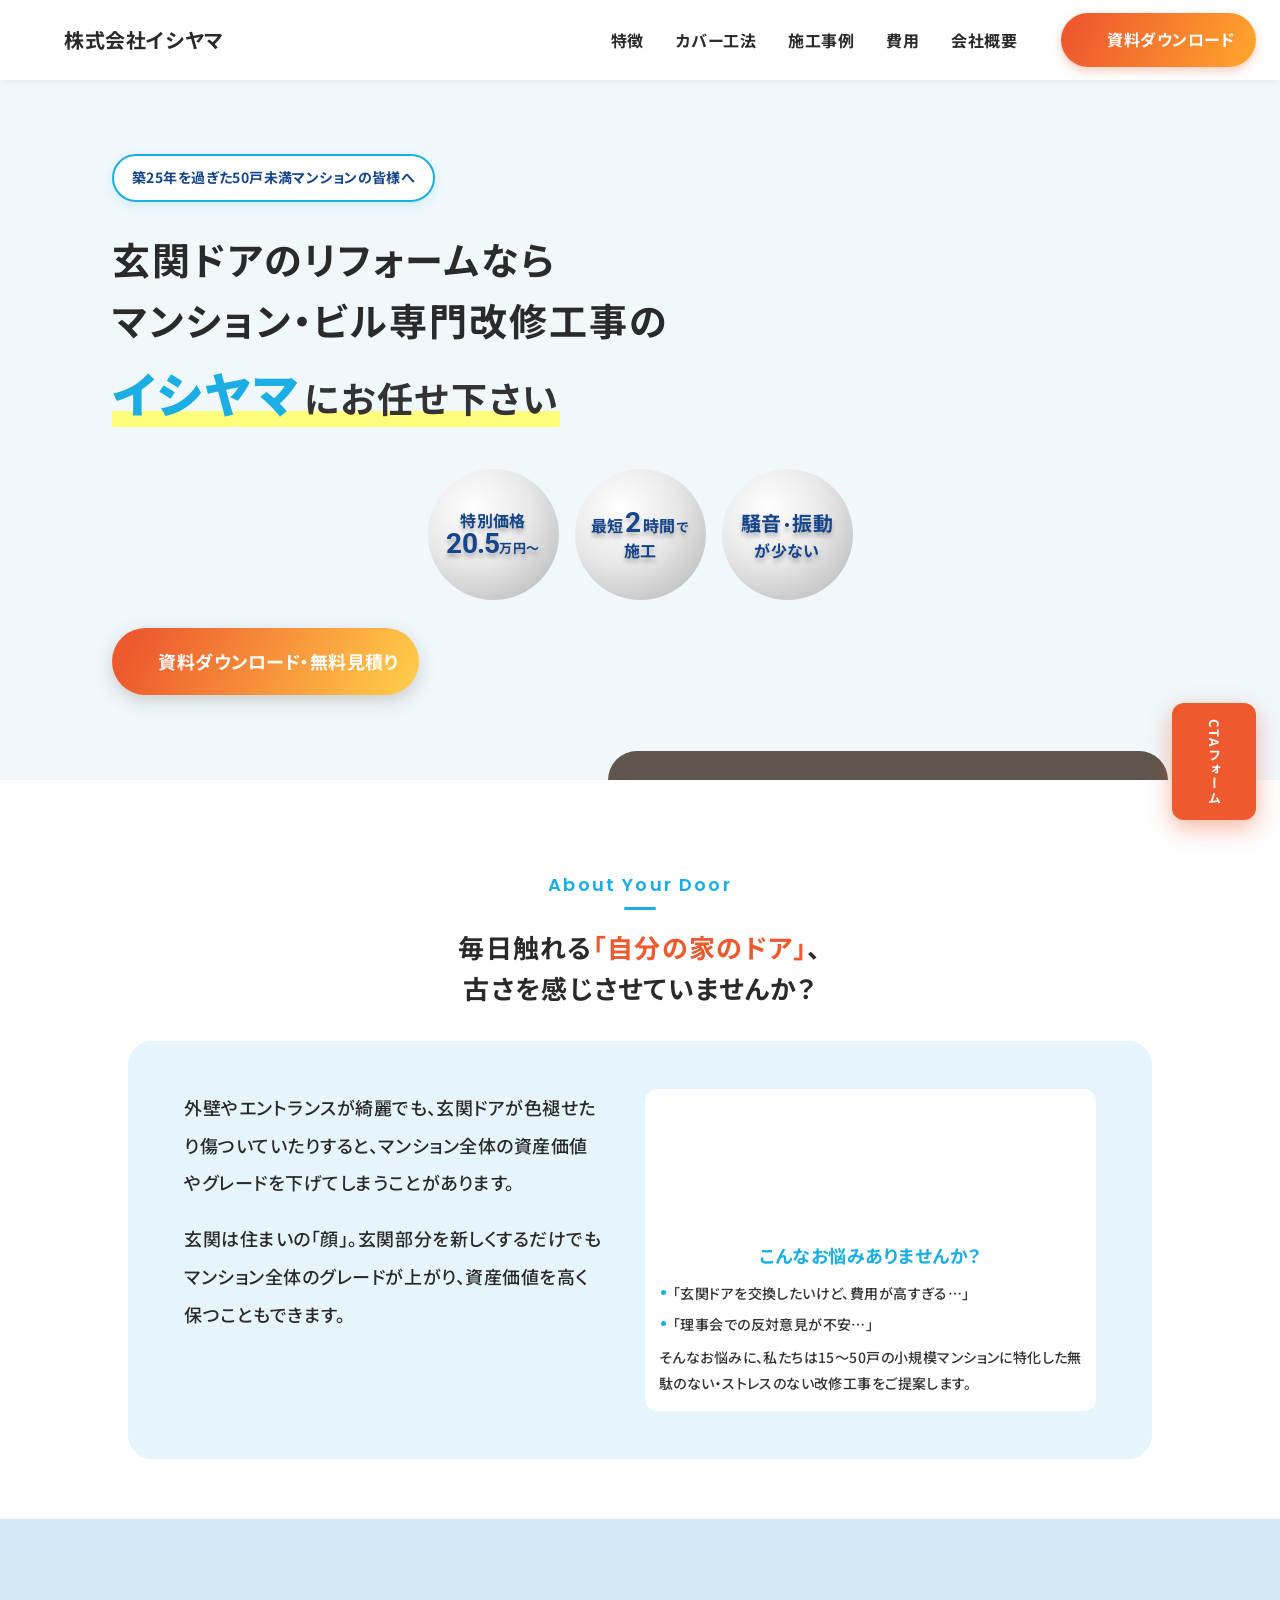
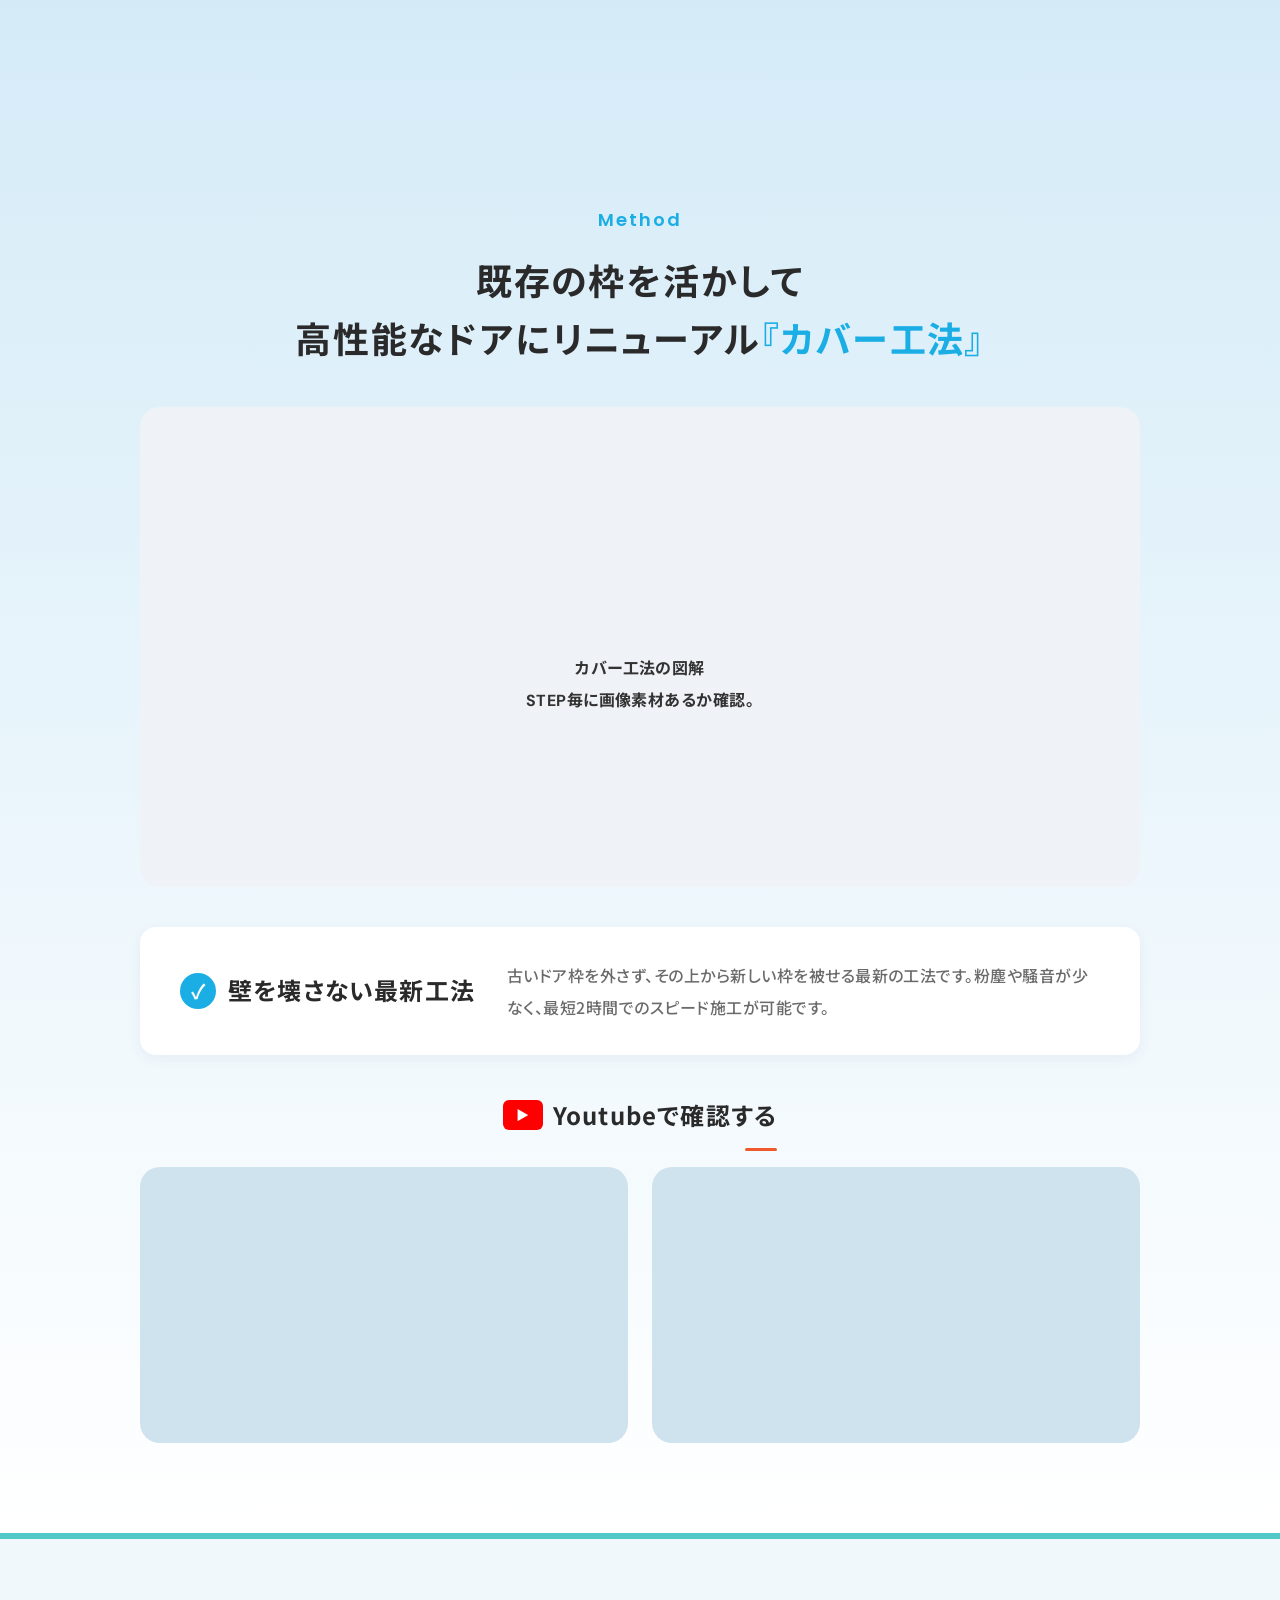
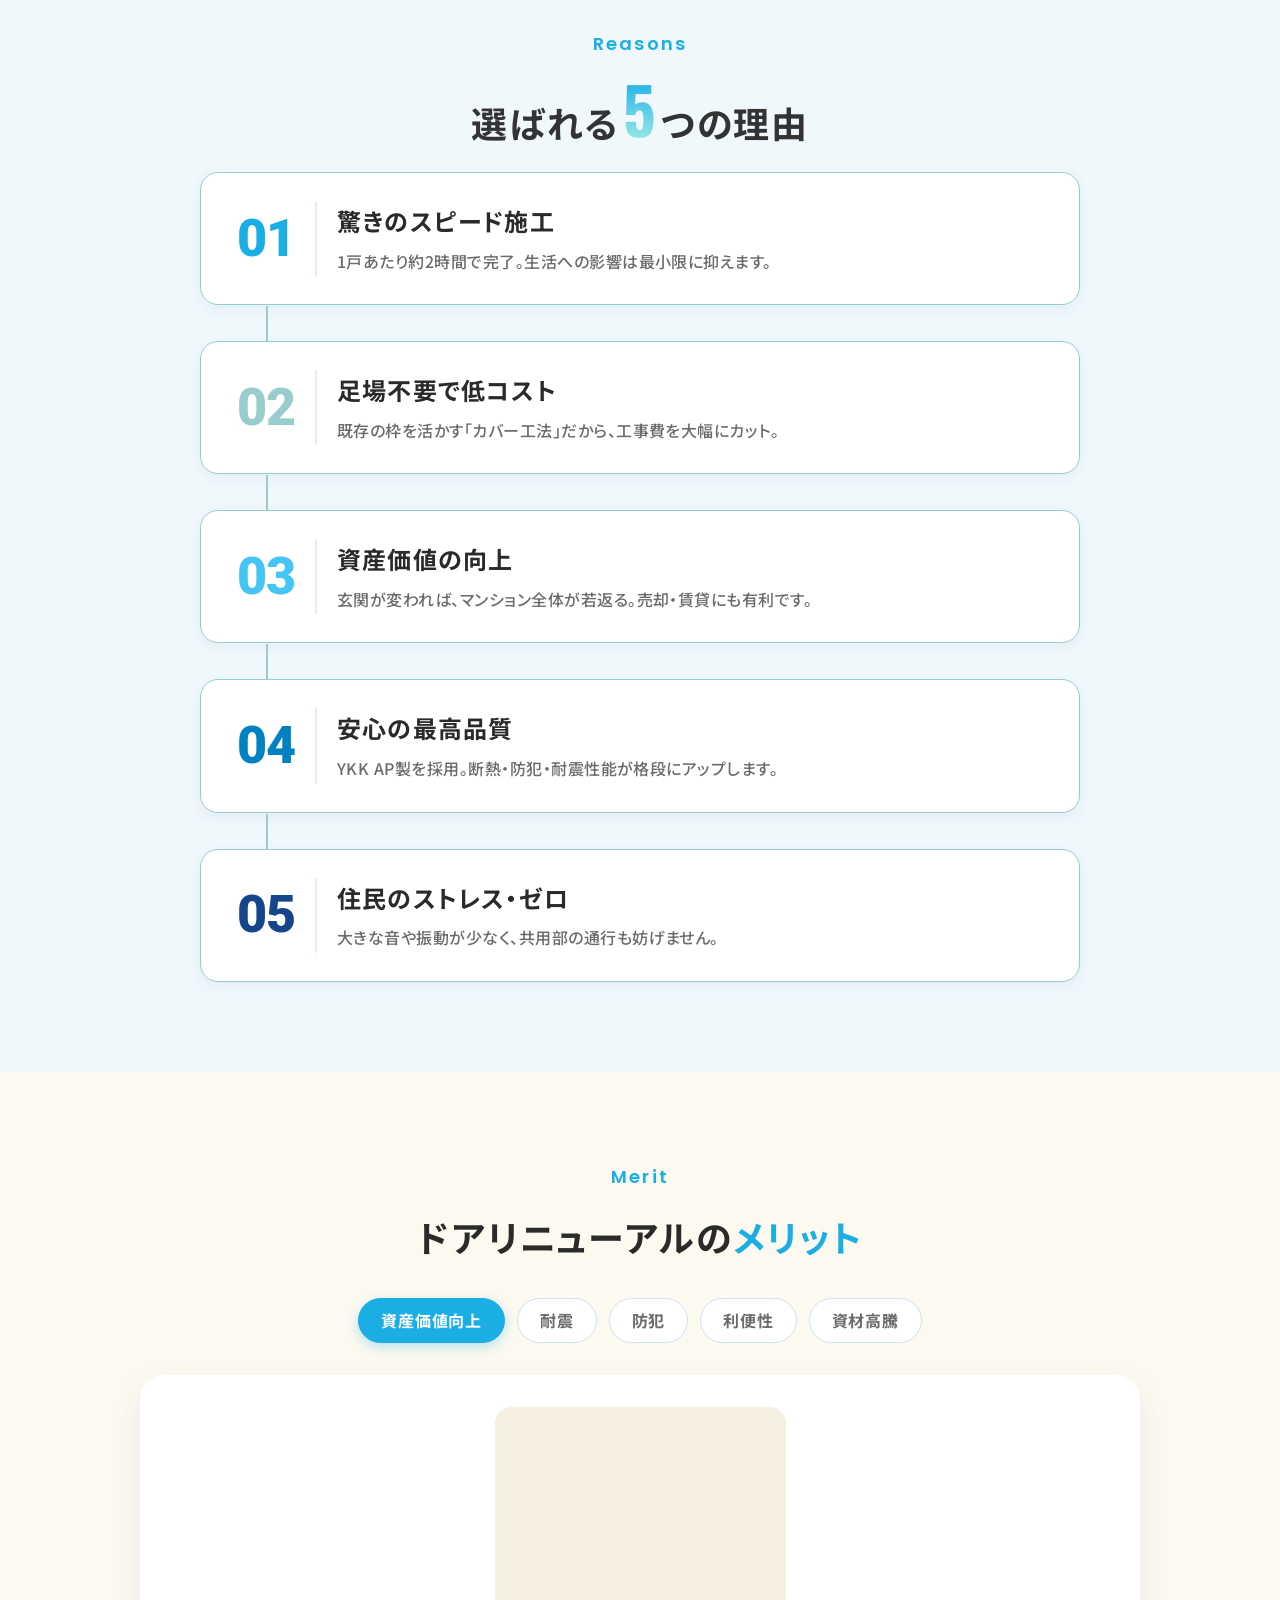
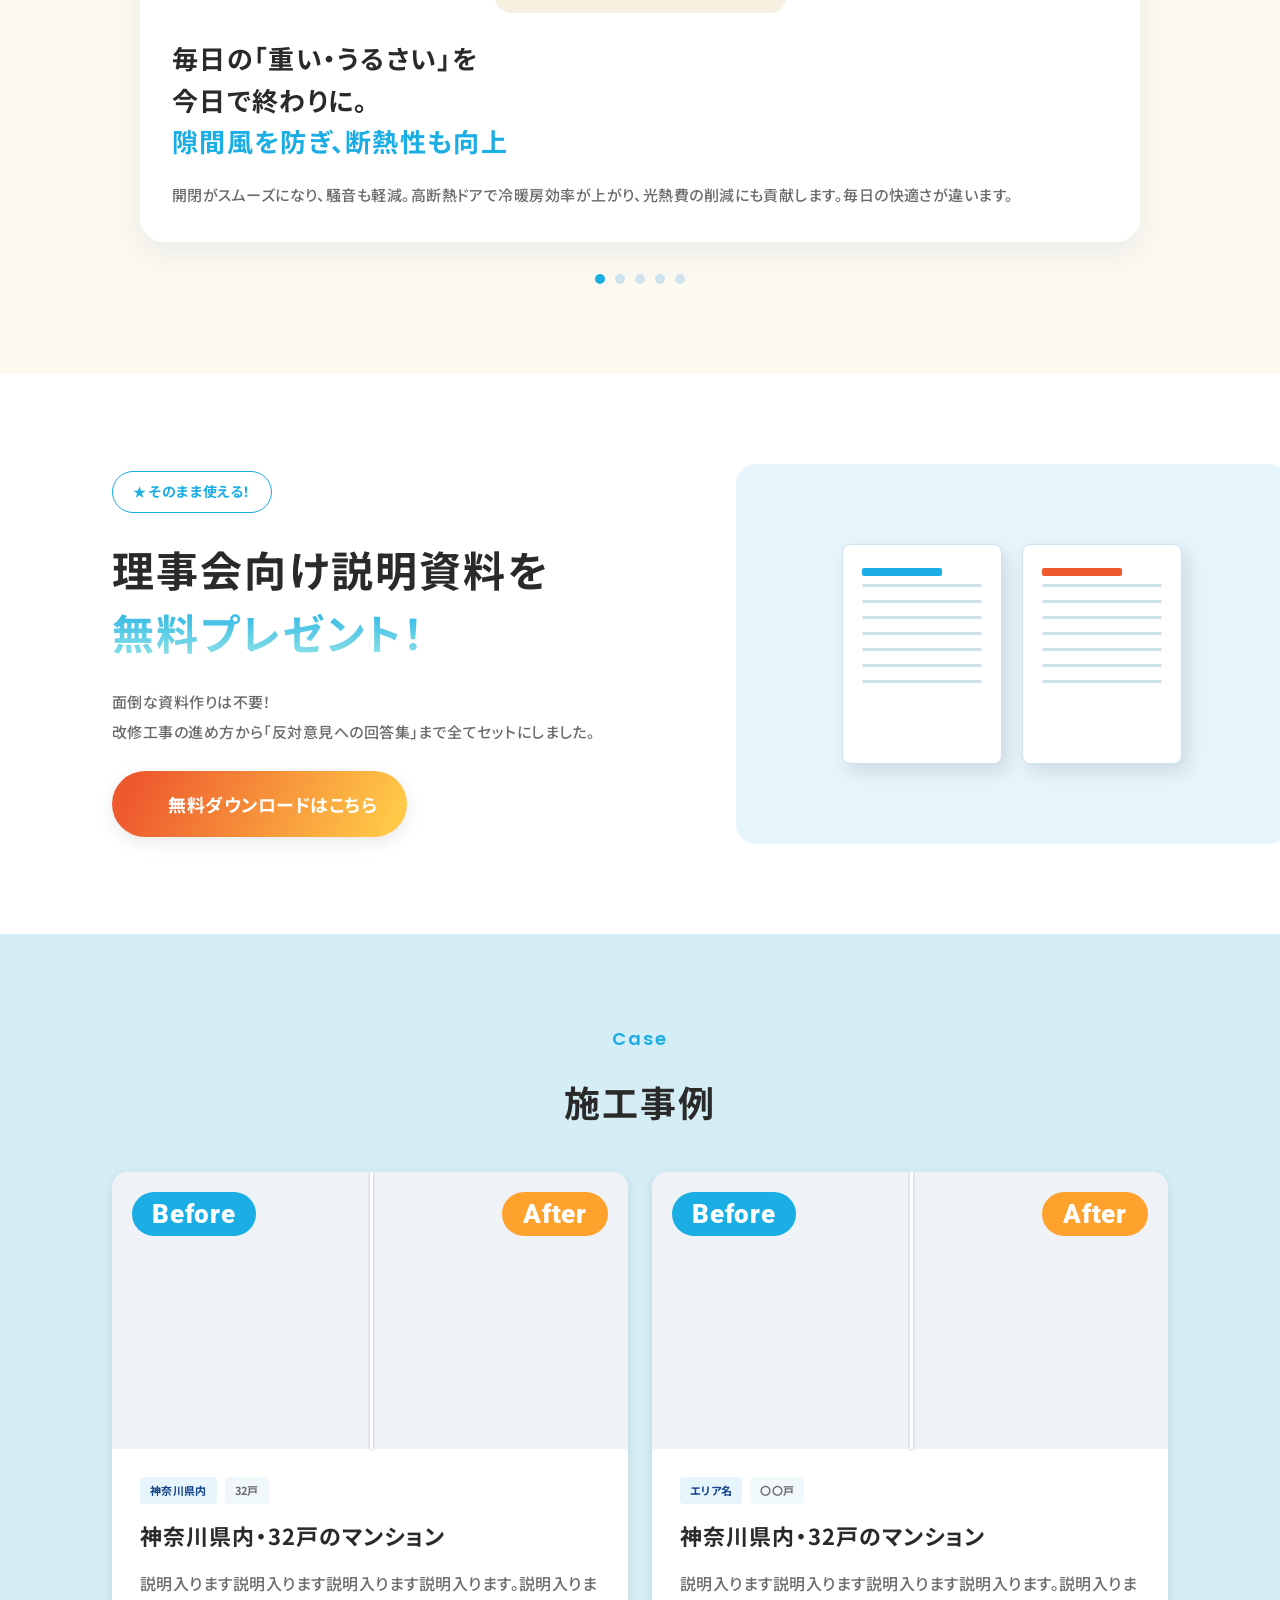
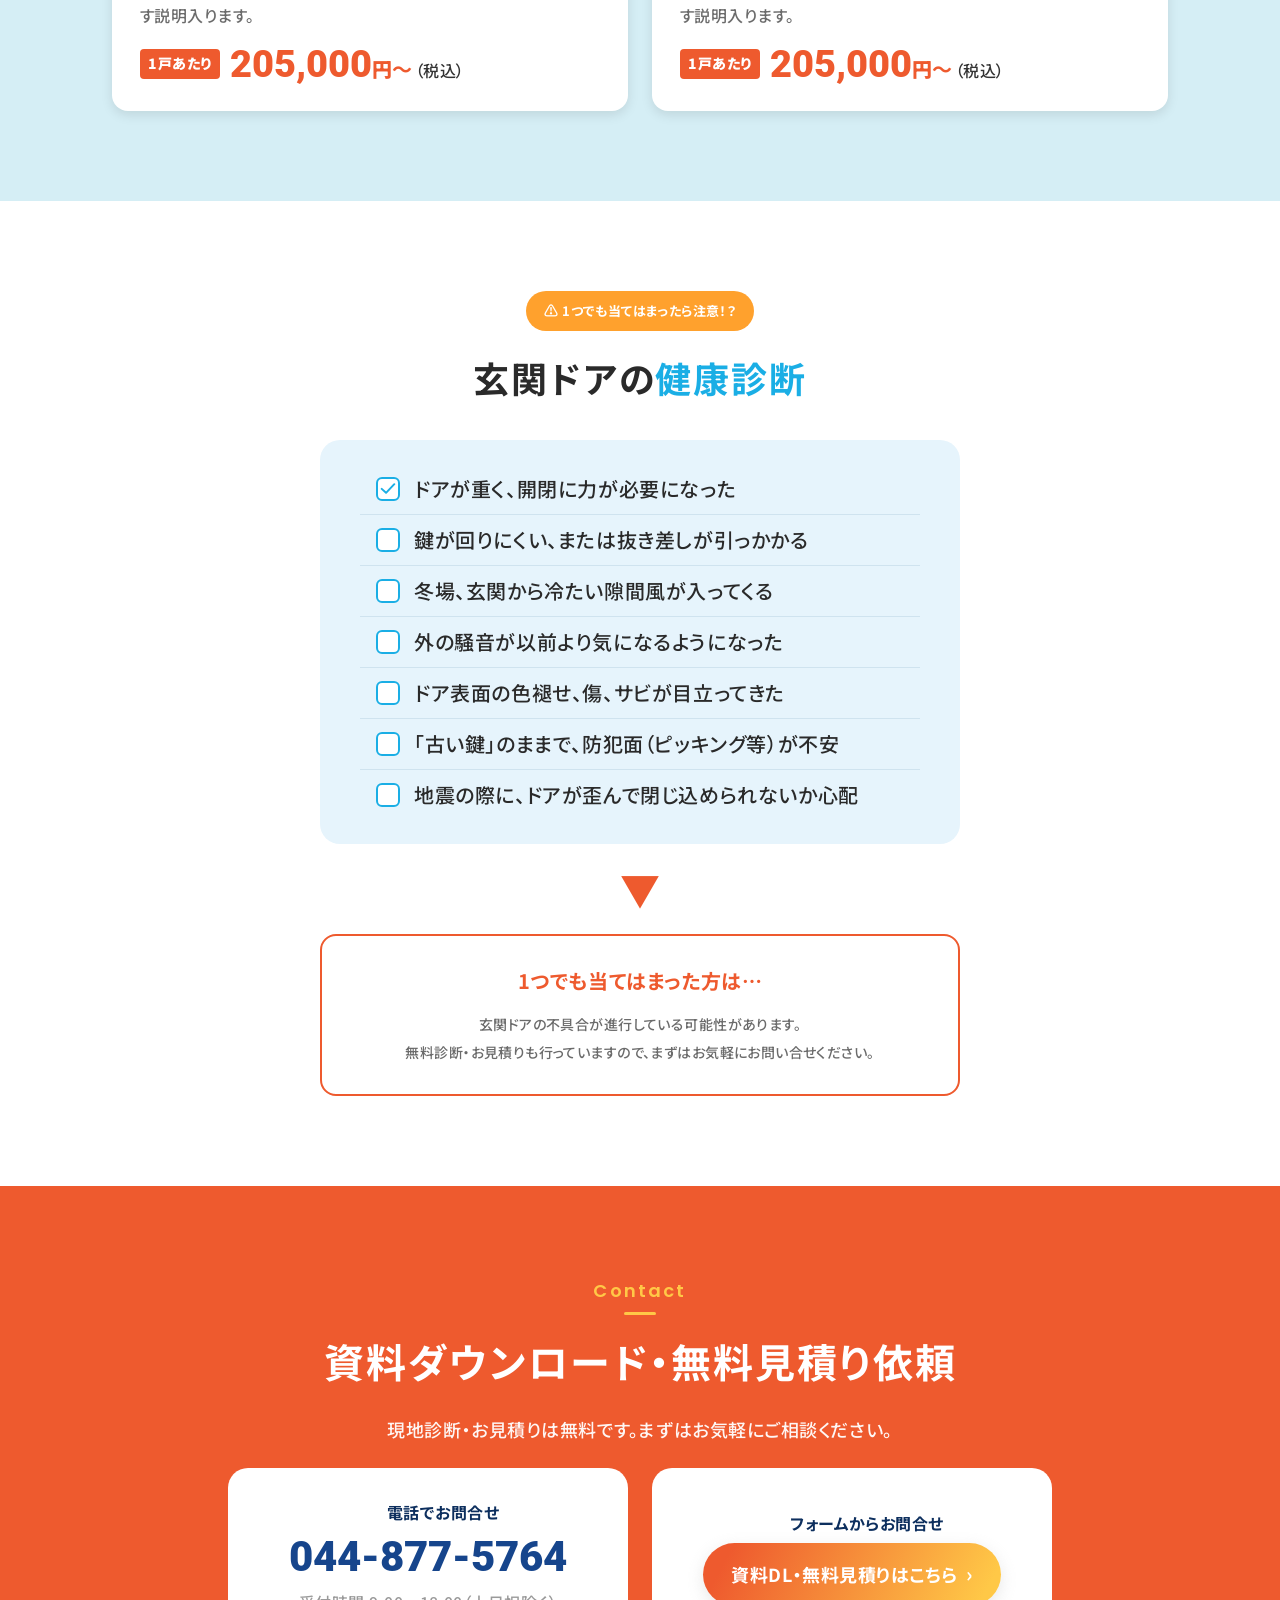
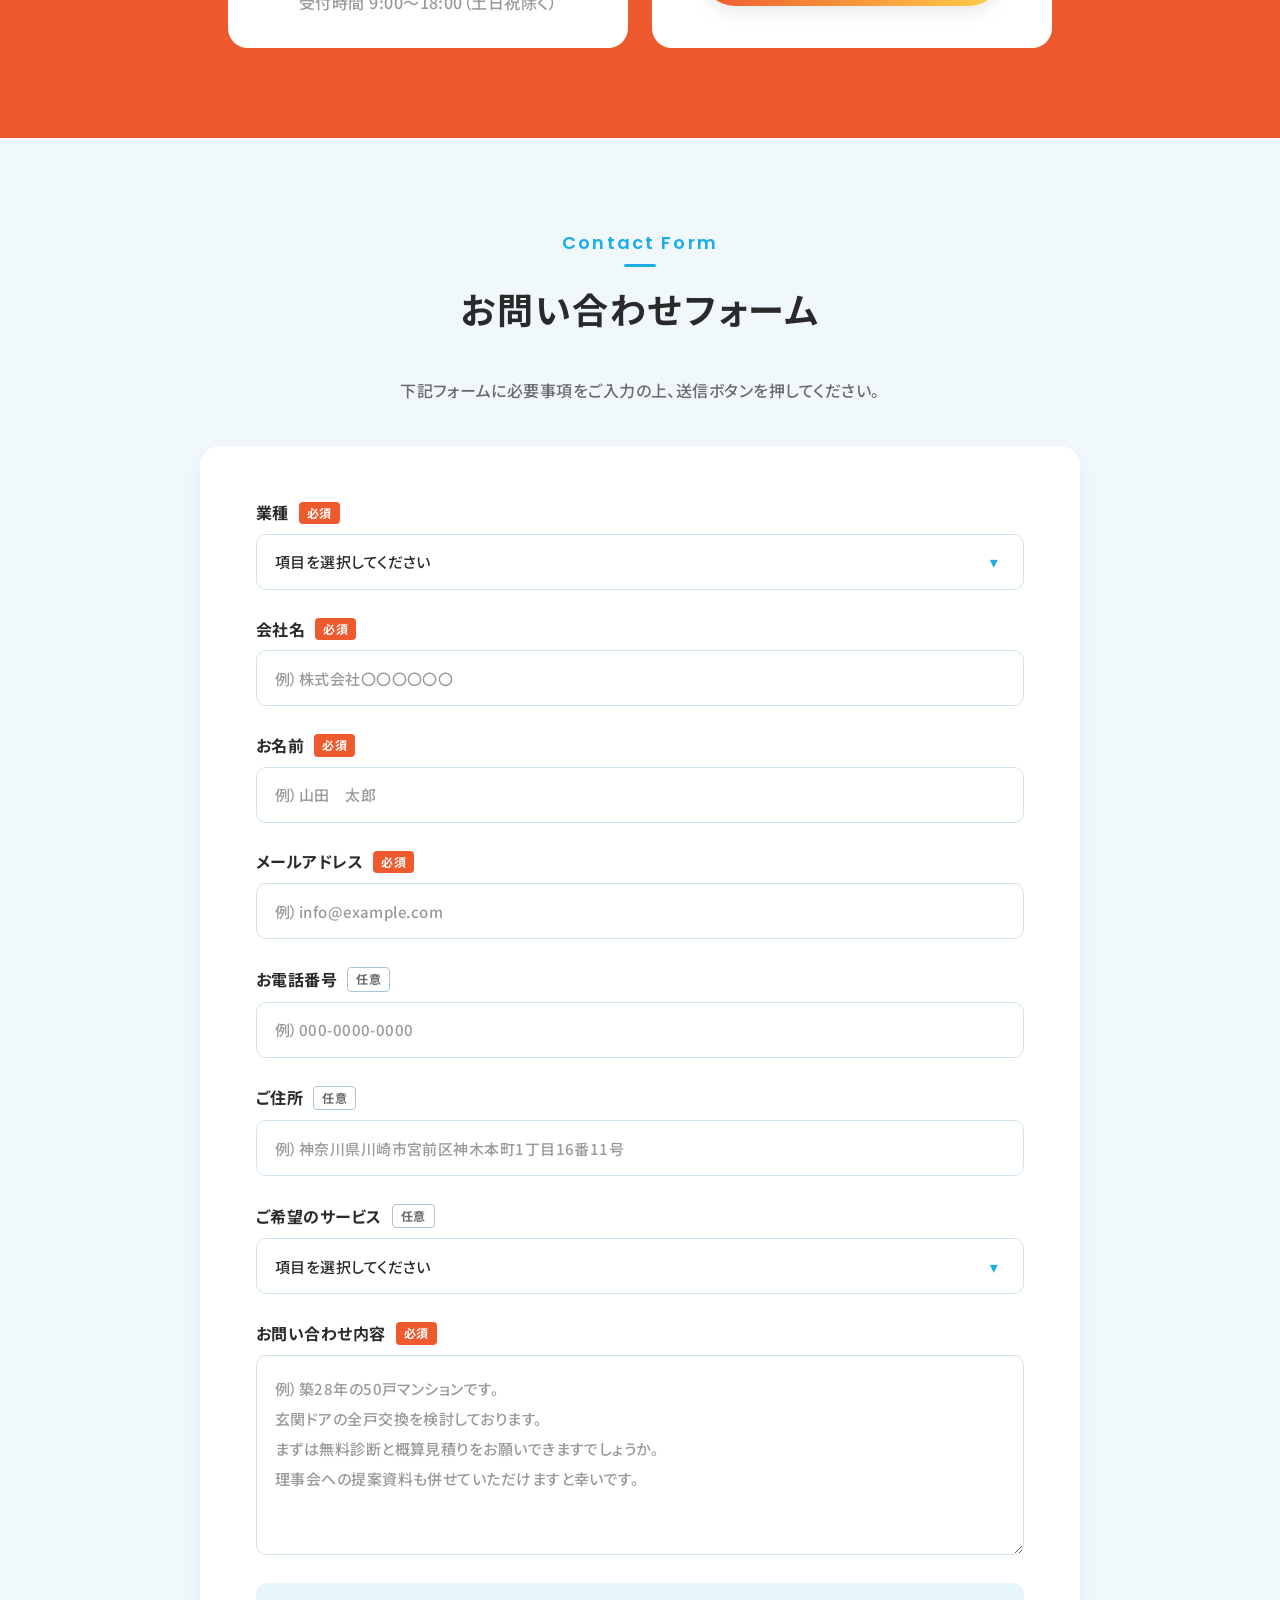
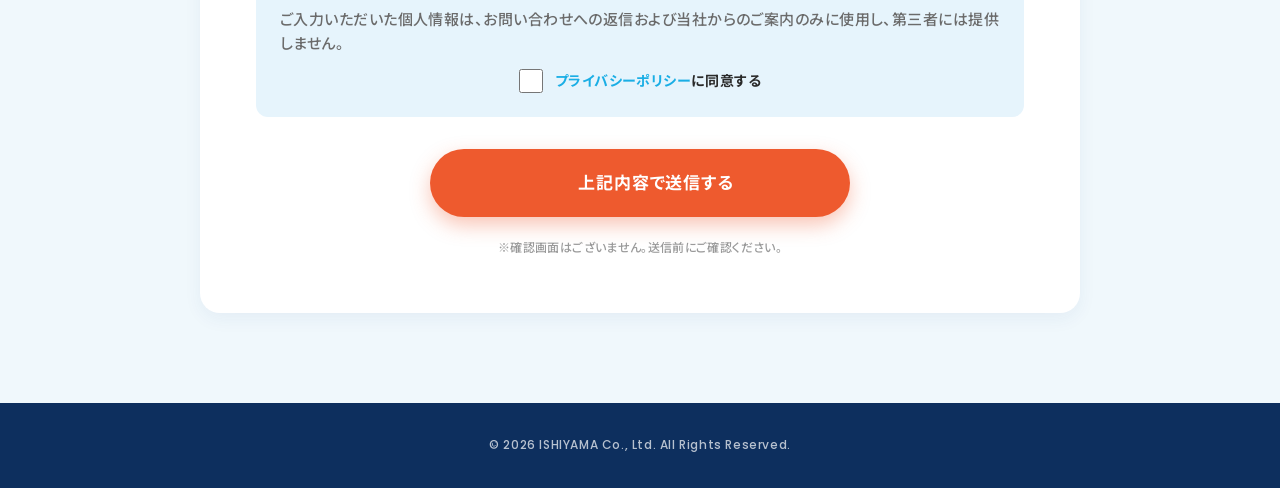
==== commit 54c59575: "feat(ishiyama-lp): add JS for Merits tabs + native interactive checklist 04 Merits: - HTML: 5 tabs e" ====
--- a/ishiyama-lp/index-inline.html
+++ b/ishiyama-lp/index-inline.html
@@ -1024,11 +1024,21 @@
   box-shadow: 0 10px 30px 0 rgba(26, 69, 140, 0.08);
   width: 100%;
   max-width: 1000px;
-  display: flex;
+  position: relative;
+}
+/* Pane切替: is-active のみ表示 */
+.lp-merits__pane {
+  display: none;
   flex-direction: column;
   gap: 24px;
   align-items: center;
 }
+.lp-merits__pane.is-active { display: flex; }
+
+/* Tab interaction */
+.lp-tab { cursor: pointer; }
+.lp-pagination li { cursor: pointer; }
+
 .lp-merits__visual {
   width: 100%;
   aspect-ratio: 291 / 206;
@@ -1507,7 +1517,7 @@
   max-width: 640px;
 }
 
-/* Checklist */
+/* Checklist (native checkbox + label) */
 .lp-checklist {
   background: #e6f4fc;
   border-radius: 20px;
@@ -1515,25 +1525,39 @@
   list-style: none;
   margin: 0;
   width: 100%;
-  display: flex;
-  flex-direction: column;
-  gap: 6px;
-}
+}
+.lp-checklist li {
+  border-bottom: 1px solid #cfe3ef;
+}
+.lp-checklist li:last-child { border-bottom: 0; }
+
 .lp-checklist__item {
   display: flex;
   align-items: center;
   gap: 14px;
   padding: 14px 16px;
-  border-bottom: 1px solid #cfe3ef;
   font-family: var(--lp-ff-jp);
   font-weight: 500;
   font-size: 15px;
   line-height: 1.6;
   letter-spacing: 0.03em;
   color: #2a2a2a;
-}
-.lp-checklist__item:last-child { border-bottom: 0; }
-
+  cursor: pointer;
+  user-select: none;
+  transition: background 0.15s ease;
+}
+.lp-checklist__item:hover { background: rgba(255,255,255,0.4); border-radius: 6px; }
+
+/* Visually hide native input but keep accessible */
+.lp-checklist__input {
+  position: absolute;
+  width: 0;
+  height: 0;
+  opacity: 0;
+  pointer-events: none;
+}
+
+/* Custom box (Figma実値: 24x24 / border 2px #1aaee5 / radius 6) */
 .lp-checklist__box {
   width: 24px;
   height: 24px;
@@ -1544,15 +1568,27 @@
   display: inline-flex;
   align-items: center;
   justify-content: center;
-}
-.lp-checklist__check {
+  transition: background 0.15s ease, border-color 0.15s ease;
   color: #1aaee5;
-  font-weight: 700;
-  font-size: 16px;
-  line-height: 1;
-}
-.lp-checklist__box.is-checked .lp-checklist__check { display: inline-block; }
-.lp-checklist__box:not(.is-checked) .lp-checklist__check { display: none; }
+}
+/* SVG check icon (Figma実値: 17.5x11.5 at 6,4.5 inside 24x24 box) */
+.lp-checklist__svg {
+  width: 16px;
+  height: 11px;
+  opacity: 0;
+  transition: opacity 0.15s ease;
+}
+
+/* Checked state */
+.lp-checklist__input:checked + .lp-checklist__box .lp-checklist__svg {
+  opacity: 1;
+}
+
+/* Focus ring for keyboard a11y */
+.lp-checklist__input:focus-visible + .lp-checklist__box {
+  outline: 2px solid #1aaee5;
+  outline-offset: 2px;
+}
 
 /* Arrow image placeholder (Figma: ▼ 149x50) */
 .lp-health__arrow {
@@ -2782,30 +2818,96 @@
     </header>
 
     <div class="lp-merits__tabs" role="tablist">
-      <button class="lp-tab is-active" role="tab" aria-selected="true">資産価値向上</button>
-      <button class="lp-tab" role="tab" aria-selected="false">耐震</button>
-      <button class="lp-tab" role="tab" aria-selected="false">防犯</button>
-      <button class="lp-tab" role="tab" aria-selected="false">利便性</button>
-      <button class="lp-tab" role="tab" aria-selected="false">資材高騰</button>
+      <button class="lp-tab is-active" role="tab" aria-selected="true" data-tab="t1">資産価値向上</button>
+      <button class="lp-tab" role="tab" aria-selected="false" data-tab="t2">耐震</button>
+      <button class="lp-tab" role="tab" aria-selected="false" data-tab="t3">防犯</button>
+      <button class="lp-tab" role="tab" aria-selected="false" data-tab="t4">利便性</button>
+      <button class="lp-tab" role="tab" aria-selected="false" data-tab="t5">資材高騰</button>
     </div>
 
     <div class="lp-merits__panel">
-      <!-- 画像差替えエリア (Figma: Frame 291x206) -->
-      <div class="lp-merits__visual" aria-hidden="true"></div>
-      <div class="lp-merits__copy">
-        <h3 class="lp-merits__copytitle">
-          毎日の「重い・うるさい」を<br>
-          今日で終わりに。<br>
-          <span class="lp-merits__hl">隙間風を防ぎ、断熱性も向上</span>
-        </h3>
-        <p class="lp-merits__body">
-          開閉がスムーズになり、騒音も軽減。高断熱ドアで冷暖房効率が上がり、光熱費の削減にも貢献します。毎日の快適さが違います。
-        </p>
+      <!-- t1: 資産価値向上 -->
+      <div class="lp-merits__pane is-active" data-pane="t1" role="tabpanel">
+        <div class="lp-merits__visual" aria-hidden="true"></div>
+        <div class="lp-merits__copy">
+          <h3 class="lp-merits__copytitle">
+            毎日の「重い・うるさい」を<br>
+            今日で終わりに。<br>
+            <span class="lp-merits__hl">隙間風を防ぎ、断熱性も向上</span>
+          </h3>
+          <p class="lp-merits__body">
+            開閉がスムーズになり、騒音も軽減。高断熱ドアで冷暖房効率が上がり、光熱費の削減にも貢献します。毎日の快適さが違います。
+          </p>
+        </div>
+      </div>
+
+      <!-- t2: 耐震 -->
+      <div class="lp-merits__pane" data-pane="t2" role="tabpanel">
+        <div class="lp-merits__visual" aria-hidden="true"></div>
+        <div class="lp-merits__copy">
+          <h3 class="lp-merits__copytitle">
+            地震時の「閉じ込め」を<br>
+            未然に防ぐ。<br>
+            <span class="lp-merits__hl">耐震フレームで安心の住まいに</span>
+          </h3>
+          <p class="lp-merits__body">
+            ※耐震に関するコピーをこちらに入れてください。テキストは仮の内容です。
+          </p>
+        </div>
+      </div>
+
+      <!-- t3: 防犯 -->
+      <div class="lp-merits__pane" data-pane="t3" role="tabpanel">
+        <div class="lp-merits__visual" aria-hidden="true"></div>
+        <div class="lp-merits__copy">
+          <h3 class="lp-merits__copytitle">
+            ピッキング・サムターン回しを<br>
+            徹底対策。<br>
+            <span class="lp-merits__hl">最新ロックで防犯性能アップ</span>
+          </h3>
+          <p class="lp-merits__body">
+            ※防犯に関するコピーをこちらに入れてください。テキストは仮の内容です。
+          </p>
+        </div>
+      </div>
+
+      <!-- t4: 利便性 -->
+      <div class="lp-merits__pane" data-pane="t4" role="tabpanel">
+        <div class="lp-merits__visual" aria-hidden="true"></div>
+        <div class="lp-merits__copy">
+          <h3 class="lp-merits__copytitle">
+            スマートキー・電動アシストで<br>
+            毎日の出入りをもっと快適に。<br>
+            <span class="lp-merits__hl">暮らしの利便性を向上</span>
+          </h3>
+          <p class="lp-merits__body">
+            ※利便性に関するコピーをこちらに入れてください。テキストは仮の内容です。
+          </p>
+        </div>
+      </div>
+
+      <!-- t5: 資材高騰 -->
+      <div class="lp-merits__pane" data-pane="t5" role="tabpanel">
+        <div class="lp-merits__visual" aria-hidden="true"></div>
+        <div class="lp-merits__copy">
+          <h3 class="lp-merits__copytitle">
+            資材価格高騰の今だからこそ、<br>
+            カバー工法でコストを抑制。<br>
+            <span class="lp-merits__hl">今が最もお得なタイミング</span>
+          </h3>
+          <p class="lp-merits__body">
+            ※資材高騰に関するコピーをこちらに入れてください。テキストは仮の内容です。
+          </p>
+        </div>
       </div>
     </div>
 
     <ul class="lp-pagination" aria-hidden="true">
-      <li class="is-active"></li><li></li><li></li><li></li><li></li>
+      <li class="is-active" data-pag="t1"></li>
+      <li data-pag="t2"></li>
+      <li data-pag="t3"></li>
+      <li data-pag="t4"></li>
+      <li data-pag="t5"></li>
     </ul>
   </section>
 
@@ -2903,35 +3005,82 @@
 
     <div class="lp-health__inner">
       <ul class="lp-checklist">
-        <li class="lp-checklist__item">
-          <span class="lp-checklist__box is-checked" aria-hidden="true">
-            <span class="lp-checklist__check">✓</span>
-          </span>
-          ドアが重く、開閉に力が必要になった
+        <li>
+          <label class="lp-checklist__item">
+            <input type="checkbox" class="lp-checklist__input" checked>
+            <span class="lp-checklist__box" aria-hidden="true">
+              <svg class="lp-checklist__svg" viewBox="0 0 20 14" xmlns="http://www.w3.org/2000/svg" aria-hidden="true">
+                <path d="M2 7.5 L7.5 12.5 L18 1.5" stroke="currentColor" stroke-width="2.5" stroke-linecap="round" stroke-linejoin="round" fill="none"/>
+              </svg>
+            </span>
+            <span class="lp-checklist__text">ドアが重く、開閉に力が必要になった</span>
+          </label>
         </li>
-        <li class="lp-checklist__item">
-          <span class="lp-checklist__box" aria-hidden="true"></span>
-          鍵が回りにくい、または抜き差しが引っかかる
+        <li>
+          <label class="lp-checklist__item">
+            <input type="checkbox" class="lp-checklist__input">
+            <span class="lp-checklist__box" aria-hidden="true">
+              <svg class="lp-checklist__svg" viewBox="0 0 20 14" xmlns="http://www.w3.org/2000/svg" aria-hidden="true">
+                <path d="M2 7.5 L7.5 12.5 L18 1.5" stroke="currentColor" stroke-width="2.5" stroke-linecap="round" stroke-linejoin="round" fill="none"/>
+              </svg>
+            </span>
+            <span class="lp-checklist__text">鍵が回りにくい、または抜き差しが引っかかる</span>
+          </label>
         </li>
-        <li class="lp-checklist__item">
-          <span class="lp-checklist__box" aria-hidden="true"></span>
-          冬場、玄関から冷たい隙間風が入ってくる
+        <li>
+          <label class="lp-checklist__item">
+            <input type="checkbox" class="lp-checklist__input">
+            <span class="lp-checklist__box" aria-hidden="true">
+              <svg class="lp-checklist__svg" viewBox="0 0 20 14" xmlns="http://www.w3.org/2000/svg" aria-hidden="true">
+                <path d="M2 7.5 L7.5 12.5 L18 1.5" stroke="currentColor" stroke-width="2.5" stroke-linecap="round" stroke-linejoin="round" fill="none"/>
+              </svg>
+            </span>
+            <span class="lp-checklist__text">冬場、玄関から冷たい隙間風が入ってくる</span>
+          </label>
         </li>
-        <li class="lp-checklist__item">
-          <span class="lp-checklist__box" aria-hidden="true"></span>
-          外の騒音が以前より気になるようになった
+        <li>
+          <label class="lp-checklist__item">
+            <input type="checkbox" class="lp-checklist__input">
+            <span class="lp-checklist__box" aria-hidden="true">
+              <svg class="lp-checklist__svg" viewBox="0 0 20 14" xmlns="http://www.w3.org/2000/svg" aria-hidden="true">
+                <path d="M2 7.5 L7.5 12.5 L18 1.5" stroke="currentColor" stroke-width="2.5" stroke-linecap="round" stroke-linejoin="round" fill="none"/>
+              </svg>
+            </span>
+            <span class="lp-checklist__text">外の騒音が以前より気になるようになった</span>
+          </label>
         </li>
-        <li class="lp-checklist__item">
-          <span class="lp-checklist__box" aria-hidden="true"></span>
-          ドア表面の色褪せ、傷、サビが目立ってきた
+        <li>
+          <label class="lp-checklist__item">
+            <input type="checkbox" class="lp-checklist__input">
+            <span class="lp-checklist__box" aria-hidden="true">
+              <svg class="lp-checklist__svg" viewBox="0 0 20 14" xmlns="http://www.w3.org/2000/svg" aria-hidden="true">
+                <path d="M2 7.5 L7.5 12.5 L18 1.5" stroke="currentColor" stroke-width="2.5" stroke-linecap="round" stroke-linejoin="round" fill="none"/>
+              </svg>
+            </span>
+            <span class="lp-checklist__text">ドア表面の色褪せ、傷、サビが目立ってきた</span>
+          </label>
         </li>
-        <li class="lp-checklist__item">
-          <span class="lp-checklist__box" aria-hidden="true"></span>
-          「古い鍵」のままで、防犯面（ピッキング等）が不安
+        <li>
+          <label class="lp-checklist__item">
+            <input type="checkbox" class="lp-checklist__input">
+            <span class="lp-checklist__box" aria-hidden="true">
+              <svg class="lp-checklist__svg" viewBox="0 0 20 14" xmlns="http://www.w3.org/2000/svg" aria-hidden="true">
+                <path d="M2 7.5 L7.5 12.5 L18 1.5" stroke="currentColor" stroke-width="2.5" stroke-linecap="round" stroke-linejoin="round" fill="none"/>
+              </svg>
+            </span>
+            <span class="lp-checklist__text">「古い鍵」のままで、防犯面（ピッキング等）が不安</span>
+          </label>
         </li>
-        <li class="lp-checklist__item">
-          <span class="lp-checklist__box" aria-hidden="true"></span>
-          地震の際に、ドアが歪んで閉じ込められないか心配
+        <li>
+          <label class="lp-checklist__item">
+            <input type="checkbox" class="lp-checklist__input">
+            <span class="lp-checklist__box" aria-hidden="true">
+              <svg class="lp-checklist__svg" viewBox="0 0 20 14" xmlns="http://www.w3.org/2000/svg" aria-hidden="true">
+                <path d="M2 7.5 L7.5 12.5 L18 1.5" stroke="currentColor" stroke-width="2.5" stroke-linecap="round" stroke-linejoin="round" fill="none"/>
+              </svg>
+            </span>
+            <span class="lp-checklist__text">地震の際に、ドアが歪んで閉じ込められないか心配</span>
+          </label>
         </li>
       </ul>
 
@@ -3114,5 +3263,48 @@
   CTAフォーム
 </a>
 
+<!-- ============ JS (Merits tabs / Healthcheck checkbox is native) ============ -->
+<script>
+(function () {
+  'use strict';
+
+  // ─── 04 MERITS: Tab switching ───────────────────────────
+  var tabs   = document.querySelectorAll('.lp-tab');
+  var panes  = document.querySelectorAll('.lp-merits__pane');
+  var pagDots = document.querySelectorAll('.lp-pagination li');
+
+  function activate(targetId) {
+    tabs.forEach(function (t) {
+      var on = t.dataset.tab === targetId;
+      t.classList.toggle('is-active', on);
+      t.setAttribute('aria-selected', on ? 'true' : 'false');
+    });
+    panes.forEach(function (p) {
+      p.classList.toggle('is-active', p.dataset.pane === targetId);
+    });
+    pagDots.forEach(function (d) {
+      d.classList.toggle('is-active', d.dataset.pag === targetId);
+    });
+  }
+
+  tabs.forEach(function (tab) {
+    tab.addEventListener('click', function () {
+      activate(tab.dataset.tab);
+    });
+  });
+
+  // Pagination dot click (PC側でドットからもタブ切替できる)
+  pagDots.forEach(function (dot) {
+    dot.addEventListener('click', function () {
+      if (dot.dataset.pag) activate(dot.dataset.pag);
+    });
+  });
+
+  // ─── 07 HEALTHCHECK: チェックボックスはネイティブ動作 ───
+  // <input type="checkbox"> + <label> で実装済み (JS不要)
+
+})();
+</script>
+
 </body>
 </html>
